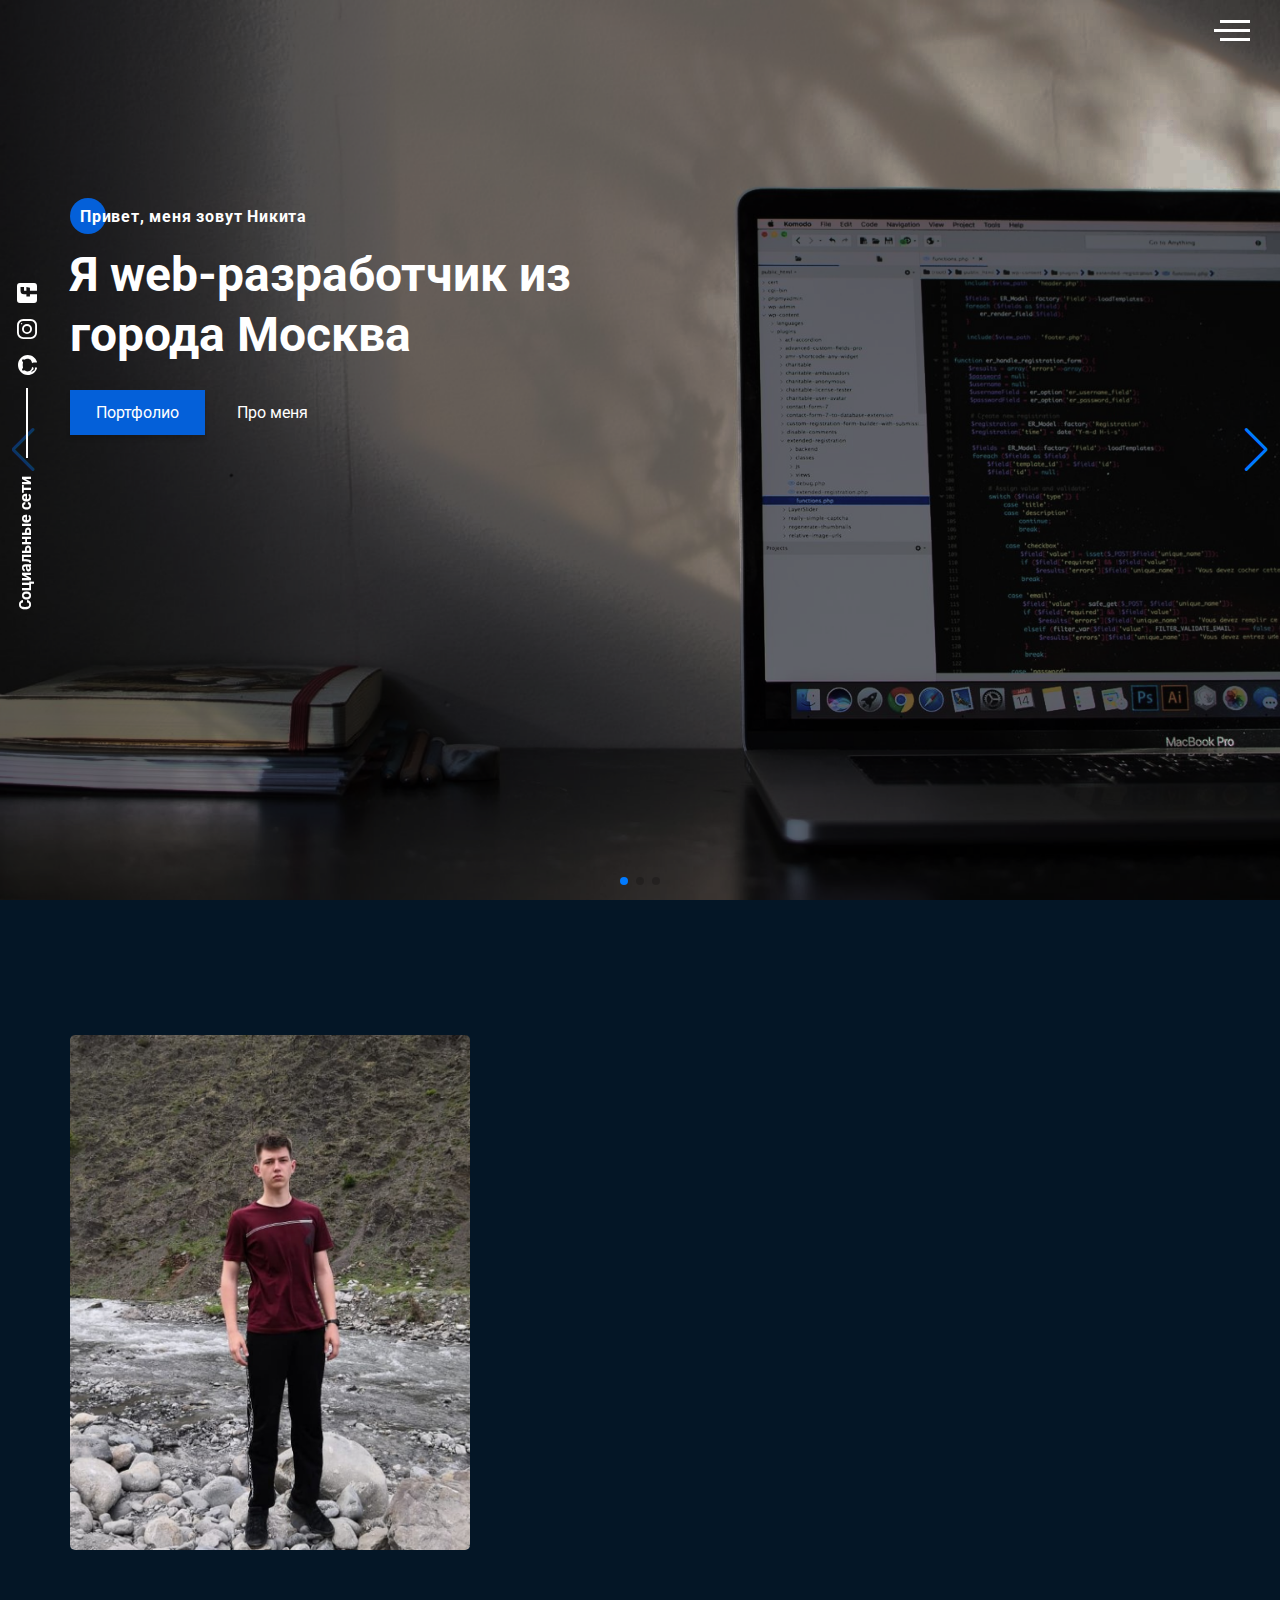
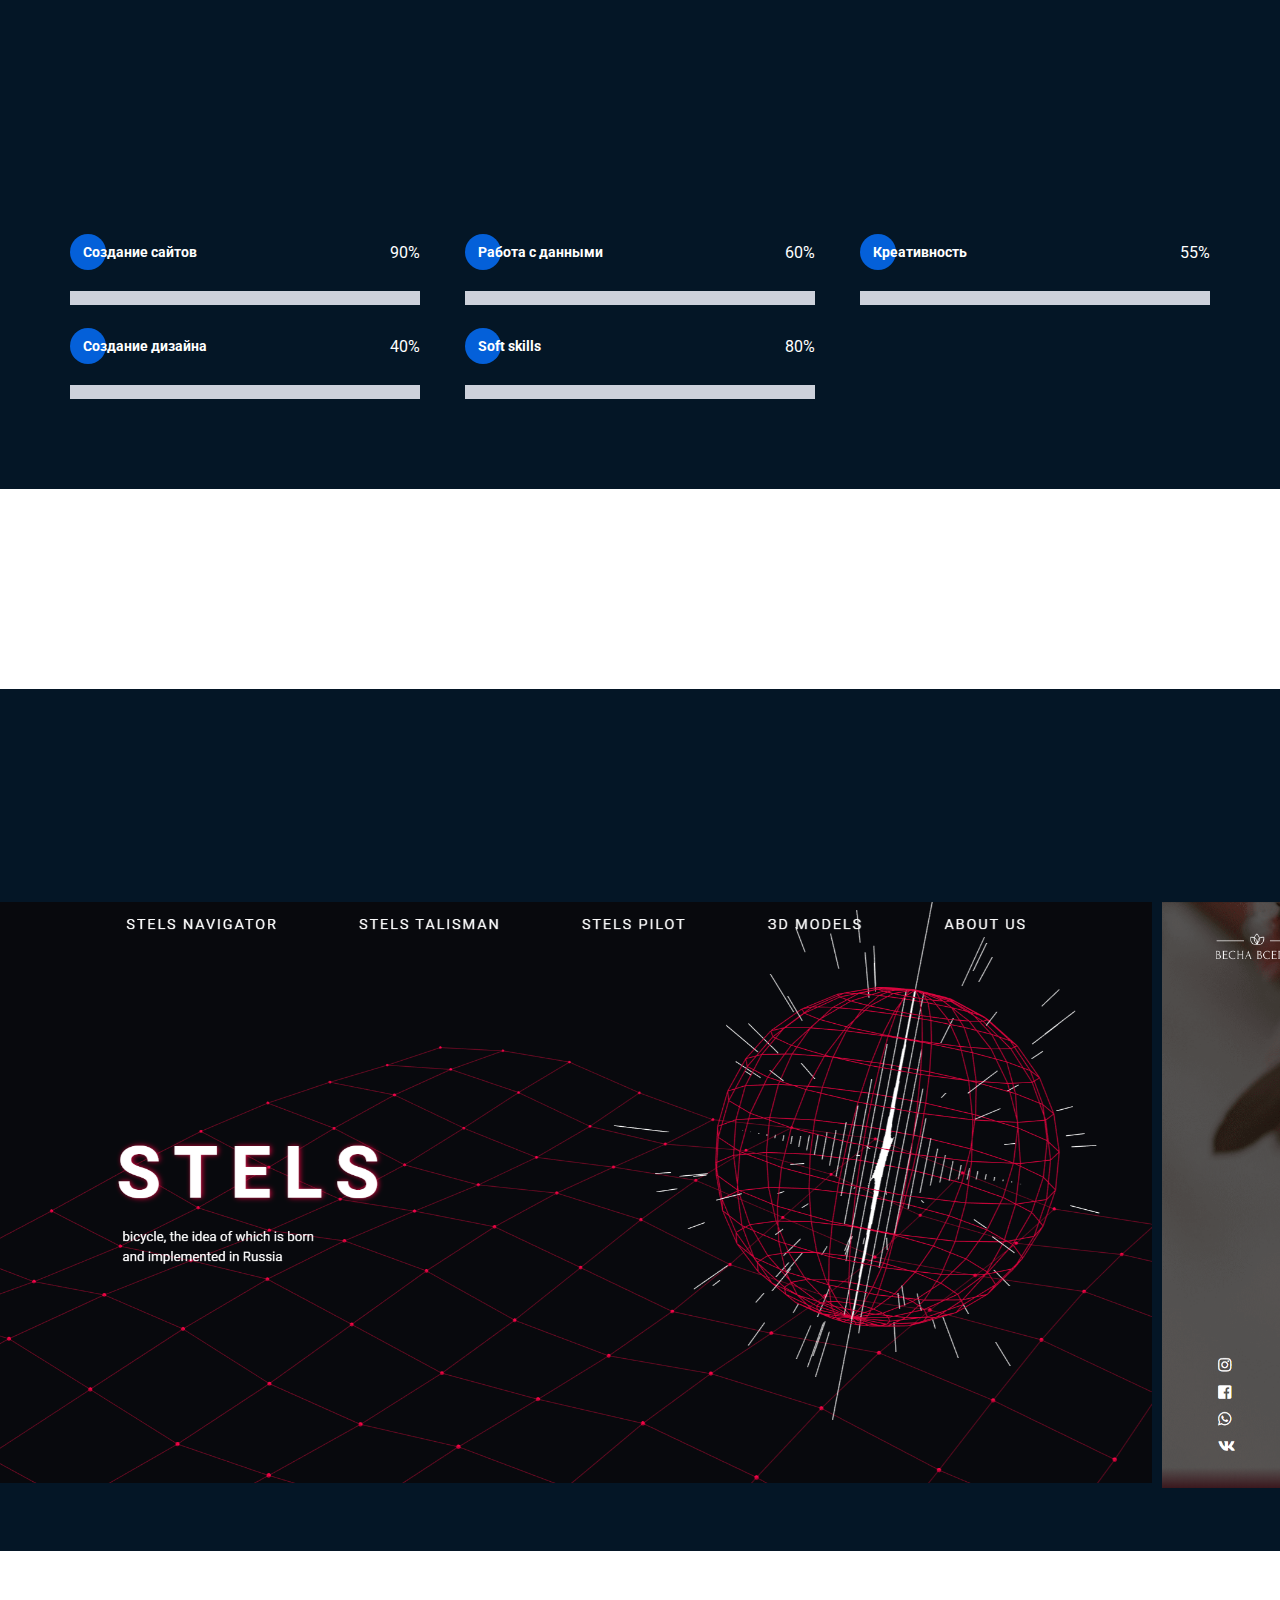
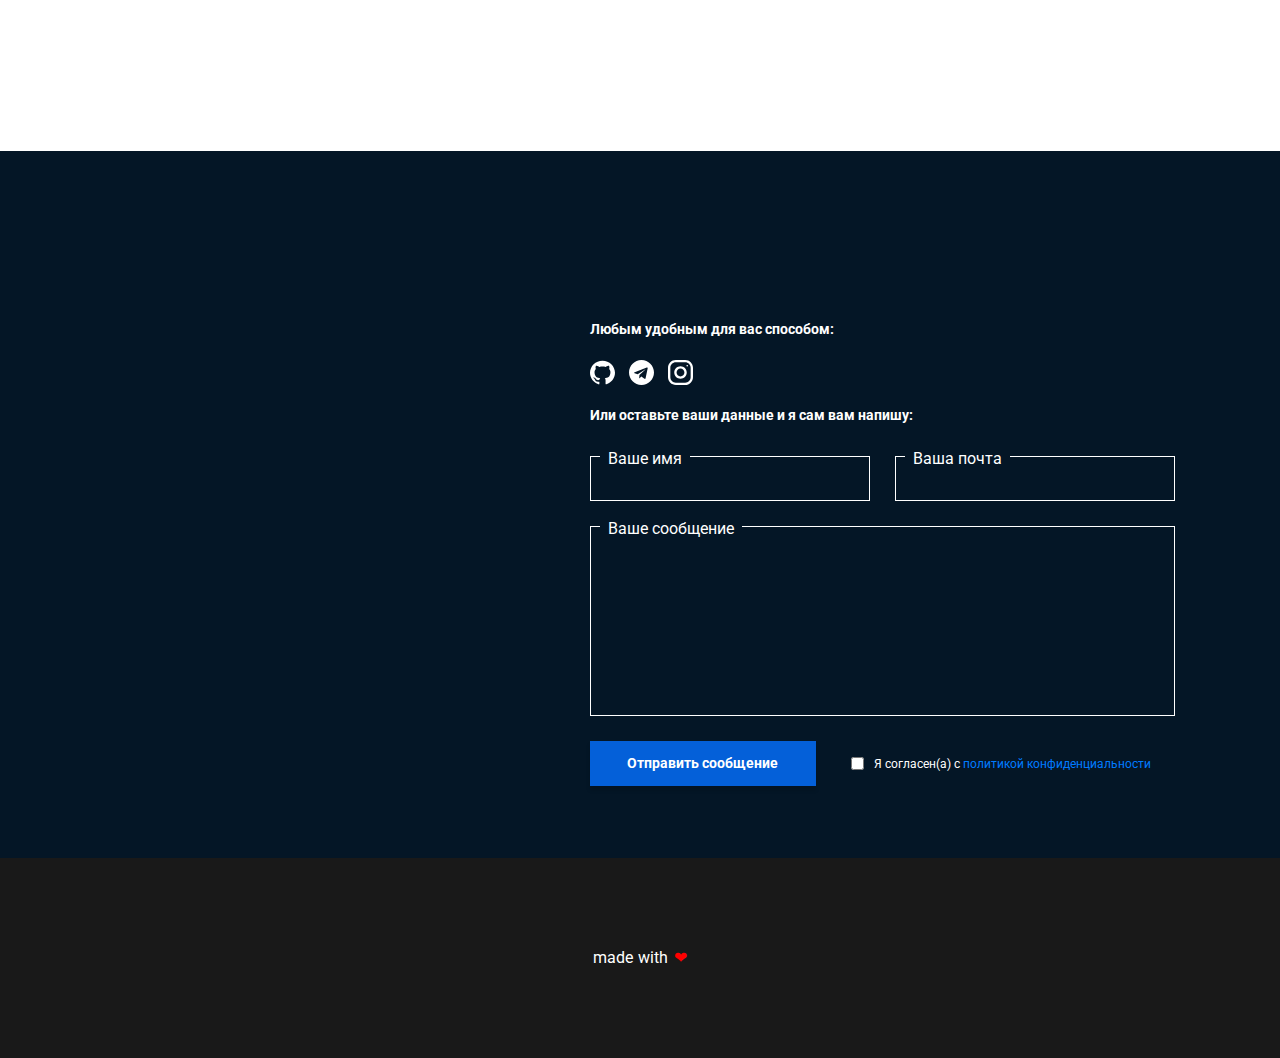
==== index.html @ f2f14628 "first commit" ====
<!DOCTYPE html><html lang="ru"><head><meta charset="UTF-8"><meta name="viewport" content="width=device-width,initial-scale=1"><meta http-equiv="X-UA-Compatible" content="ie=edge"><title>Portfolio</title><meta name="title" content="Мое портфолио"><meta name="description" content="Здесь вы сможете ознакомиться с моими работами и узнать больше обо мне"><!-- Open Graph / Facebook --><meta property="og:type" content="website"><meta property="og:url" content="https://metatags.io/"><meta property="og:title" content="Мое портфолио"><meta property="og:description" content="Здесь вы сможете ознакомиться с моими работами и узнать больше обо мне"><meta property="og:image" content="https://metatags.io/assets/meta-tags-16a33a6a8531e519cc0936fbba0ad904e52d35f34a46c97a2c9f6f7dd7d336f2.png"><!-- Twitter --><meta property="twitter:card" content="summary_large_image"><meta property="twitter:url" content="https://metatags.io/"><meta property="twitter:title" content="Мое портфолио"><meta property="twitter:description" content="Здесь вы сможете ознакомиться с моими работами и узнать больше обо мне"><meta property="twitter:image" content="https://metatags.io/assets/meta-tags-16a33a6a8531e519cc0936fbba0ad904e52d35f34a46c97a2c9f6f7dd7d336f2.png"><!-- Favicon  --><link rel="apple-touch-icon" sizes="57x57" href="icons/favicon//apple-icon-57x57.png"><link rel="apple-touch-icon" sizes="60x60" href="icons/favicon//apple-icon-60x60.png"><link rel="apple-touch-icon" sizes="72x72" href="icons/favicon//apple-icon-72x72.png"><link rel="apple-touch-icon" sizes="76x76" href="icons/favicon//apple-icon-76x76.png"><link rel="apple-touch-icon" sizes="114x114" href="icons/favicon//apple-icon-114x114.png"><link rel="apple-touch-icon" sizes="120x120" href="icons/favicon//apple-icon-120x120.png"><link rel="apple-touch-icon" sizes="144x144" href="icons/favicon//apple-icon-144x144.png"><link rel="apple-touch-icon" sizes="152x152" href="icons/favicon//apple-icon-152x152.png"><link rel="apple-touch-icon" sizes="180x180" href="icons/favicon//apple-icon-180x180.png"><link rel="icon" type="image/png" sizes="192x192" href="icons/favicon//android-icon-192x192.png"><link rel="icon" type="image/png" sizes="32x32" href="icons/favicon//favicon-32x32.png"><link rel="icon" type="image/png" sizes="96x96" href="icons/favicon//favicon-96x96.png"><link rel="icon" type="image/png" sizes="16x16" href="icons/favicon//favicon-16x16.png"><link rel="manifest" href="icons/favicon//manifest.json"><meta name="msapplication-TileColor" content="#ffffff"><meta name="msapplication-TileImage" content="icons/favicon//ms-icon-144x144.png"><meta name="theme-color" content="#ffffff"><link href="https://fonts.googleapis.com/css2?family=Roboto:wght@400;500;700&display=swap" rel="stylesheet"><link rel="stylesheet" href="https://unpkg.com/swiper/swiper-bundle.min.css"><link rel="stylesheet" href="css/style.min.css"></head><body><aside class="sidepanel"><a href="#" class="sidepanel_link noworked" target="_blank"><img src="img/icons/Facebook.svg" alt="facebook"> </a><a href="#" class="sidepanel_link noworked" target="_blank"><img src="img/icons/Instagram.svg" alt="instagram"> </a><a href="https://t.me/h3ikkinen" class="sidepanel_link" target="_blank"><img src="img/icons/Github.svg" alt="github"></a><div class="sidepanel__divider"></div><div class="sidepanel__txt"><span>Социальные сети</span></div></aside><div class="menu"><div class="menu__block"><div class="menu_close"><svg width="29" height="30" viewBox="0 0 29 30" fill="none" xmlns="http://www.w3.org/2000/svg"><path d="M17.1568 14.5231L28.4489 3.23075C29.1837 2.49623 29.1837 1.30861 28.4489 0.574085C27.7144 -0.160437
                    26.5267 -0.160437 25.7922 0.574085L14.4998 11.8665L3.20781 0.574085C2.47295 -0.160437 1.28567 -0.160437 
                    0.551149 0.574085C-0.183716 1.30861 -0.183716 2.49623 0.551149 3.23075L11.8432 14.5231L0.551149 
                    25.8155C-0.183716 26.55 -0.183716 27.7376 0.551149 28.4721C0.917206 28.8385 1.39852 29.0226 1.87948 
                    29.0226C2.36045 29.0226 2.84141 28.8385 3.20781 28.4721L14.4998 17.1798L25.7922 28.4721C26.1586 28.8385 
                    26.6396 29.0226 27.1205 29.0226C27.6015 29.0226 28.0825 28.8385 28.4489 28.4721C29.1837 27.7376 29.1837 
                    26.55 28.4489 25.8155L17.1568 14.5231Z" fill="black"/></svg></div><nav><ul class="menu__list"><li class="menu__link"><a href="#about">ПРО МЕНЯ</a></li><li class="menu__link"><a href="#resume">МОЙ ОПЫТ</a></li><li class="menu__link"><a href="#skills">МОИ НАВЫКИ</a></li><li class="menu__link"><a href="#portfolio">МОИ РАБОТЫ</a></li><li class="menu__link"><a href="#contacts">КОНТАКТЫ</a></li></ul></nav><div class="menu_social"><a class="menu_social__link" href="https://github.com/h3ikkinen"><svg width="20" height="19" viewBox="0 0 20 19" fill="none" xmlns="http://www.w3.org/2000/svg"><path d="M10 0C4.475 0 0 4.36167 0 9.74107C0 14.0457 2.865 17.6962 6.8375 18.9832C7.3375 19.0749 7.52083 18.7734 7.52083 18.5148C7.52083 18.2835 7.5125 17.6706 7.50833 16.8585C4.72667 17.4459 4.14 15.5517 4.14 15.5517C3.685 14.4274 3.0275 14.1267 3.0275 14.1267C2.12167 13.5228 3.0975 13.5352 3.0975 13.5352C4.10167 13.603 4.62917 14.5389 4.62917 14.5389C5.52083 16.0283 6.97 15.5979 7.54167 15.3493C7.63167 14.719 7.88917 14.2903 8.175 14.0466C5.95417 13.8029 3.62 12.9652 3.62 9.23304C3.62 8.16988 4.0075 7.30085 4.64917 6.61934C4.53667 6.37317 4.19917 5.3827 4.73667 4.04116C4.73667 4.04116 5.57417 3.78012 7.48667 5.03988C8.28667 4.82345 9.13667 4.71606 9.98667 4.7111C10.8367 4.71606 11.6867 4.82345 12.4867 5.03988C14.3867 3.78012 15.2242 4.04116 15.2242 4.04116C15.7617 5.3827 15.4242 6.37317 15.3242 6.61934C15.9617 7.30085 16.3492 8.16988 16.3492 9.23304C16.3492 12.9752 14.0117 13.7987 11.7867 14.0383C12.1367 14.3307 12.4617 14.928 12.4617 15.8408C12.4617 17.1444 12.4492 18.1918 12.4492 18.5082C12.4492 18.7635 12.6242 19.0683 13.1367 18.9708C17.1375 17.692 20 14.0391 20 9.74107C20 4.36167 15.5225 0 10 0Z" fill="#ffffff"/></svg> </a><a class="menu_social__link" href="https://t.me/h3ikkinen"><svg width="20" height="20" viewBox="0 0 20 20" fill="none" xmlns="http://www.w3.org/2000/svg"><path d="M13.7495 0L6.24951 0C2.79826 0 -0.000488281 2.79875 -0.000488281 6.25L-0.000488281 13.75C-0.000488281 17.2013 2.79826 20 6.24951 20L13.7495 20C17.2008 20 19.9995 17.2013 19.9995 13.75L19.9995 6.25C19.9995 2.79875 17.2008 0 13.7495 0ZM18.1245 13.75C18.1245 16.1625 16.162 18.125 13.7495 18.125L6.24951 18.125C3.83701 18.125 1.87451 16.1625 1.87451 13.75L1.87451 6.25C1.87451 3.8375 3.83701 1.875 6.24951 1.875L13.7495 1.875C16.162 1.875 18.1245 3.8375 18.1245 6.25L18.1245 13.75Z" fill="#ffffff"/><path d="M9.99951 5C7.23826 5 4.99951 7.23875 4.99951 10C4.99951 12.7613 7.23826 15 9.99951 15C12.7608 15 14.9995 12.7613 14.9995 10C14.9995 7.23875 12.7608 5 9.99951 5ZM9.99951 13.125C8.27701 13.125 6.87451 11.7225 6.87451 10C6.87451 8.27625 8.27701 6.875 9.99951 6.875C11.722 6.875 13.1245 8.27625 13.1245 10C13.1245 11.7225 11.722 13.125 9.99951 13.125Z" fill="#ffffff"/><path d="M15.3745 5.29123C15.7425 5.29123 16.0408 4.99295 16.0408 4.62499C16.0408 4.25703 15.7425 3.95874 15.3745 3.95874C15.0065 3.95874 14.7083 4.25703 14.7083 4.62499C14.7083 4.99295 15.0065 5.29123 15.3745 5.29123Z" fill="#ffffff"/></svg> </a><a class="menu_social__link" href="#" class="noworked"><svg width="20" height="20" viewBox="0 0 20 20" fill="white" xmlns="http://www.w3.org/2000/svg"><path d="M17.0698 0L2.9292 0C1.3139 0 -0.000488281 1.31439 -0.000488281 2.92969L-0.000488281 17.0703C-0.000488281 18.6856 1.3139 20 2.9292 20L8.82764 20L8.82764 12.9297L6.48389 12.9297L6.48389 9.41406L8.82764 9.41406L8.82764 7.03125C8.82764 5.09262 10.4046 3.51563 12.3433 3.51563L15.8979 3.51563L15.8979 7.03125L12.3433 7.03125L12.3433 9.41406L15.8979 9.41406L15.312 12.9297L12.3433 12.9297L12.3433 20L17.0698 20C18.6851 20 19.9995 18.6856 19.9995 17.0703L19.9995 2.92969C19.9995 1.31439 18.6851 0 17.0698 0Z" fill="#ffffff"/></svg></a></div></div><div class="menu__overlay"></div></div><section class="promo"><div class="hamburger"><span></span> <span class="long"></span> <span></span></div><div class="container"><div class="title title_fz16 promo__subtitle down _anim-items">Привет, меня зовут Никита</div><h1 class="title title_fz48 promo__title down _anim-items">Я web-разработчик из города Москва</h1><div class="promo__btns"><a href="#portfolio" class="promo__link btn _anim-items left">Портфолио</a> <a href="#about" class="promo__link _anim-items right">Про меня</a></div></div></section><section class="about" id="about"><div class="container"><div class="about__wrapper"><div class="about__photo"><div class="about__photo-inner _anim-items"><div class="about__photo-front"><img src="img/main_photo.jpg" alt="photo"></div><div class="about__photo-back"></div></div></div><div class="about__descr"><h2 class="title title_fz16 about__title left _anim-items">Про меня</h2><div class="about__subtitle title title_fz36 left _anim-items">Меня зовут Никита</div><div class="divider right _anim-items"></div><p class="about__text down _anim-items p1">Добрый день, меня зовут Никита и мне 19 лет. Я - студент второго курса и проживаю в Москве.</p><p class="about__text down _anim-items p2">С детства любил технологии и все то,что с ними связано ,поэтому и решил стать разработчиком. Почему именно веб-разработчик? Для меня важно видеть то, что ты делаешь, креативить и создавать что-то самому , frontend идеально для этого подошел!</p><p class="about__text down _anim-items p3">Умею общаться простым и понятным для заказчика языком, не гружу терминами и углубляюсь в его проблемы,которые должен решить. Делаю все ,чтобы клиент оказался доволен!</p></div><div class="about__skills"><div class="about__skills-item left _anim-items"><div class="about__skills-circle"><svg width="25" height="24" viewBox="0 0 25 24" fill="none" xmlns="http://www.w3.org/2000/svg"><path d="M0 0V20.5205H8.02402V21.9877H6.55742V23.4526H18.4425V21.9877H16.9759V20.5205H25V0H0ZM15.511 21.9877H9.48897V20.5205H15.511V21.9877H15.511ZM23.5351 19.0556H1.46489V16.1222H23.5351V19.0556H23.5351ZM23.5351 14.6573H1.46489V1.46494H23.5351V14.6573H23.5351Z" fill="black"/></svg></div><div><div class="title title_fz14">Web-разработка</div><div class="about__skills-txt">Верстка сайта, семантическая, адаптивная, кроссбраузерная. Сделаю ваш сайт живым и приятным в использовании!</div></div></div><div class="about__skills-item right _anim-items"><div class="about__skills-circle"><svg width="25" height="21" viewBox="0 0 25 21" fill="none" xmlns="http://www.w3.org/2000/svg"><path d="M23.3871 0H1.6129C1.18531 0.000560118 0.775384 0.17067 0.473027 0.473027C0.17067 0.775384 
                                0.000560118 1.18531 0 1.6129V15.3226C0.000560118 15.7502 0.17067 16.1601 0.473027 16.4625C0.775384 
                                16.7648 1.18531 16.9349 1.6129 16.9355H9.92439L9.38659 18.5484H8.06452C7.95757 18.5484 7.85501 
                                18.5909 7.77939 18.6665C7.70377 18.7421 7.66129 18.8447 7.66129 18.9516V19.7581H4.03226C3.92532 
                                19.7581 3.82275 19.8005 3.74713 19.8762C3.67151 19.9518 3.62903 20.0543 3.62903 20.1613C3.62903 
                                20.2682 3.67151 20.3708 3.74713 20.4464C3.82275 20.522 3.92532 20.5645 4.03226 20.5645H21.7742C21.8811 
                                20.5645 21.9837 20.522 22.0593 20.4464C22.1349 20.3708 22.1774 20.2682 22.1774 20.1613C22.1774 20.0543 
                                22.1349 19.9518 22.0593 19.8762C21.9837 19.8005 21.8811 19.7581 21.7742 19.7581H17.3387V18.9516C17.3387 
                                18.8447 17.2962 18.7421 17.2206 18.6665C17.145 18.5909 17.0424 18.5484 16.9355 18.5484H15.6134L15.0756 
                                16.9355H23.3871C23.8147 16.9349 24.2246 16.7648 24.527 16.4625C24.8293 16.1601 24.9994 15.7502 25 15.3226V1.6129C24.9994 
                                1.18531 24.8293 0.775384 24.527 0.473027C24.2246 0.17067 23.8147 0.000560118 23.3871 0ZM16.5323 19.3548V19.7581H8.46774V19.3548H16.5323ZM10.2369 
                                18.5484L10.7747 16.9355H14.2253L14.7631 18.5484H10.2369ZM24.1935 15.3226C24.1933 15.5364 24.1082 15.7413 23.957 15.8925C23.8059 16.0437 23.6009 
                                16.1288 23.3871 16.129H1.6129C1.3991 16.1288 
                                1.19414 16.0437 1.04297 15.8925C0.891787 15.7413 
                                0.806732 15.5364 0.806452 15.3226V14.5161H24.1935V15.3226ZM6.8377 
                                10.0806L6.68649 13.7097H6.21673L6.06552 10.0806H6.8377ZM6.12097 
                                9.27419L6.39012 7.66129H6.5131L6.78226 9.27419H6.12097ZM6.45161 
                                6.85484C6.01462 6.85484 5.64516 6.30091 5.64516 5.64516C5.64516 5.23135 6.06754 
                                4.63004 6.4506 4.20615C6.79587 4.58921 7.25806 5.20161 7.25806 5.64516C7.25806 6.30091 
                                6.88861 6.85484 6.45161 6.85484ZM10.8397 6.04839L10.8871 6.14365V6.45161H9.27419V6.14365L9.32157 
                                6.04839H10.8397ZM9.7248 5.24194L10.0806 4.53075L10.4365 5.24194H9.7248ZM10.8871 7.25806V13.6593C10.8873 
                                13.6761 10.8884 13.693 10.8906 13.7097H9.27067C9.27286 13.693 9.27404 13.6761 9.27419 13.6593V7.25806H10.8871ZM14.5161 
                                5.64516H15.7258V6.45161H15.3226C15.2156 6.45161 15.1131 6.4941 15.0375 6.56971C14.9618 6.64533 14.9194 6.7479 14.9194 
                                6.85484C14.9194 6.96178 14.9618 7.06434 15.0375 7.13996C15.1131 7.21558 15.2156 7.25806 15.3226 7.25806H15.7258V8.06452H14.5161C14.4092 
                                8.06452 14.3066 8.107 14.231 8.18262C14.1554 8.25824 14.1129 8.3608 14.1129 8.46774C14.1129 8.57468 14.1554 8.67725 14.231 8.75287C14.3066 
                                8.82849 14.4092 8.87097 14.5161 8.87097H15.7258V9.67742H15.3226C15.2156 9.67742 15.1131 9.7199 15.0375 9.79552C14.9618 9.87114 14.9194 
                                9.9737 14.9194 10.0806C14.9194 10.1876 14.9618 10.2901 15.0375 10.3658C15.1131 10.4414 15.2156 10.4839 
                                15.3226 10.4839H15.7258V11.2903H14.5161C14.4092 11.2903 14.3066 11.3328 14.231 11.4084C14.1554 11.484 14.1129 11.5866 14.1129 
                                11.6935C14.1129 11.8005 14.1554 11.9031 14.231 11.9787C14.3066 12.0543 14.4092 12.0968 14.5161 
                                12.0968H15.7258V13.7097H12.9032V4.03226H15.7258V4.83871H14.5161C14.4092 4.83871 14.3066 4.88119 14.231 
                                4.95681C14.1554 5.03243 14.1129 5.13499 14.1129 5.24194C14.1129 5.34888 14.1554 5.45144 14.231 5.52706C14.3066 
                                5.60268 14.4092 5.64516 14.5161 5.64516ZM19.3548 10.4839V13.6593C19.355 13.6761 19.3562 13.693 19.3584 13.7097H17.7384C17.7406 13.693 17.7418 13.6761 17.7419 13.6593V10.4839H19.3548ZM17.7419 9.67742V9.36946L18.5484 7.75655L19.3548 9.36946V9.67742H17.7419ZM24.1935 13.7097H20.1578C20.16 13.693 20.1611 13.6761 20.1613 13.6593V9.27419C20.1612 9.21159 20.1467 9.14985 20.119 9.09375L18.9093 6.6744C18.8757 6.60743 18.8242 6.55113 18.7604 6.51178C18.6967 6.47243 18.6233 6.4516 18.5484 6.4516C18.4735 6.4516 18.4001 6.47243 18.3363 6.51178C18.2726 6.55113 18.2211 6.60743 18.1875 6.6744L16.9778 9.09375C16.95 9.14985 16.9355 9.21159 16.9355 9.27419V13.6593C16.9356 13.6761 16.9368 13.693 16.939 13.7097H16.5323V3.62903C16.5323 3.52209 16.4898 3.41953 16.4142 3.34391C16.3385 3.26829 16.236 3.22581 16.129 3.22581H12.5C12.3931 3.22581 12.2905 3.26829 12.2149 3.34391C12.1393 3.41953 12.0968 3.52209 12.0968 3.62903V13.7097H11.69C11.6922 13.693 11.6934 13.6761 11.6935 13.6593V6.04839C11.6935 5.98579 11.679 5.92404 11.6512 5.86794L10.4415 3.44859C10.408 3.38163 10.3564 3.32532 10.2927 3.28598C10.229 3.24663 10.1555 3.22579 10.0806 3.22579C10.0057 3.22579 9.93232 3.24663 9.86858 3.28598C9.80485 3.32532 9.75332 3.38163 9.71976 3.44859L8.51008 5.86794C8.48229 5.92404 8.4678 5.98579 8.46774 6.04839V13.6593C8.4679 13.6761 8.46908 13.693 8.47127 13.7097H7.49345L7.66079 9.69405C7.66129 9.68498 7.66079 9.67591 7.66079 9.66633V9.65423C7.65985 9.64004 7.65817 9.62591 7.65575 9.61189V9.61089L7.28276 7.37248C7.75101 7.01915 8.06452 6.37702 8.06452 5.64516C8.06452 4.60887 6.86341 3.46119 6.72631 3.33367C6.6516 3.26442 6.55348 3.22594 6.45161 3.22594C6.34974 3.22594 6.25163 3.26442 6.17692 3.33367C6.03982 3.46119 4.83871 4.60887 4.83871 5.64516C4.83871 6.37702 5.15222 7.01915 5.62046 7.37248L5.24748 9.61089V9.61189C5.24506 9.62591 5.24337 9.64004 5.24244 9.65423V9.66633C5.24244 9.67591 5.24194 9.68498 5.24244 9.69405L5.40978 13.7097H0.806452V1.6129C0.806732 1.3991 0.891787 1.19414 1.04297 1.04297C1.19414 0.891787 1.3991 0.806732 1.6129 0.806452H23.3871C23.6009 0.806732 23.8059 0.891787 23.957 1.04297C24.1082 1.19414 24.1933 1.3991 24.1935 1.6129V13.7097Z" fill="black"/></svg></div><div><div class="title title_fz14">UI/UX Design</div><div class="about__skills-txt">Создам современный, красивый и удобный web-интерфейс.</div></div></div></div></div></div></section><section class="parallax"></section><section class="resume" id="resume"><div class="container"><h2 class="title title_fz16 resume__title down _anim-items">Опыт</h2><div class="title title_fz36 resume__subtitle down _anim-items">Чем я буду полезен</div><div class="divider left _anim-items"></div><div class="resume__wrapper"><div class="resume__column"><h3 class="title title_fz20 resume__column-title left _anim-items">Образование</h3><ul><li class="down _anim-items"><div class="resume__item left _anim-items"><div class="resume__item-head"><div class="resume__item-icon"><svg width="21" height="25" viewBox="0 0 21 25" fill="none" xmlns="http://www.w3.org/2000/svg"><path d="M17.7169 16.333L16.2497 15.9022L13.0575 13.8172V13.3394C13.9817 12.6423 14.6164 11.5767 14.7343 10.3553C15.1978 10.2807 15.553 9.87789 15.553 9.39371V8.07999C15.553 8.07491 15.5524 8.06993 15.5522 8.06486V6.4007C15.7369 6.26847 15.854 6.05309 15.854 5.81149V4.28854L18.057 3.91329C18.4191 3.85162 18.6794 3.56407 18.705 3.19772C18.7305 2.83136 18.5126 2.51046 18.1626 2.39918L10.736 0.0369751C10.5811 -0.0123413 10.4174 -0.0122925 10.2625 0.0369263L2.83579 2.39918C2.48583 2.51046 2.26787 2.83136 2.2934 3.19767C2.30961 3.43043 2.42084 3.63112 2.59252 3.76256V5.75411H2.57436C2.15615 5.75411 1.81591 6.09435 1.81591 6.51256V7.50113L1.32631 10.3748C1.24169 10.8718 1.62451 11.3267 2.12988 11.3267H3.78754C4.29179 11.3267 4.67592 10.8729 4.59111 10.3747L4.10151 7.50113V6.51256C4.10151 6.09435 3.76127 5.75411 3.34306 5.75411H3.32495V3.97858L5.14594 4.28873V5.81149C5.14594 6.05206 5.26259 6.2671 5.44638 6.39952L5.44707 8.08014V9.39371C5.44707 9.87794 5.80219 10.2807 6.26572 10.3553C6.38364 11.576 7.01762 12.6411 7.94096 13.3383V13.8183L4.74946 15.9029L3.28339 16.3332C1.71459 16.7937 0.606879 18.2339 0.606879 19.9082V20.9996C0.606879 21.2018 0.770795 21.3658 0.97309 21.3658C1.17538 21.3658 1.3393 21.2019 1.3393 20.9996V19.9082C1.3393 18.5886 2.22353 17.4075 3.48969 17.0359L4.85571 16.635L10.313 19.8778C10.4238 19.9436 10.5704 19.9471 10.6872 19.8778L16.1448 16.6348L17.5107 17.0358C18.7767 17.4074 19.6609 18.5885 19.6609 19.9079V23.4449C19.6609 23.8986 19.2918 24.2677 18.8381 24.2677H17.224V22.6892C17.224 22.4869 17.0601 22.323 16.8578 22.323C16.6556 22.323 16.4916 22.4869 16.4916 22.6892V24.2677H4.50683V22.6892C4.50683 22.4869 4.34291 22.323 4.14062 22.323C3.93832 22.323 3.77441 22.4869 3.77441 22.6892V24.2677H2.16196C1.70829 24.2677 1.3392 23.8986 1.3392 23.4449V22.7114C1.3392 22.5092 1.17529 22.3452 0.972992 22.3452C0.770697 22.3452 0.606781 22.5091 0.606781 22.7114V23.4449C0.606781 24.3024 1.30439 25 2.16191 25H18.838C19.6956 25 20.3932 24.3024 20.3932 23.4449V19.9079C20.3932 18.2731 19.3232 16.8046 17.7169 16.333ZM3.78749 10.5943H2.12988C2.07866 10.5943 2.03959 10.5485 2.04828 10.4977L2.49116 7.8983H3.42621L3.86909 10.4977C3.87773 10.5484 3.83896 10.5943 3.78749 10.5943ZM3.36909 6.51256V7.16593H2.54824V6.51256C2.54824 6.49816 2.55991 6.48649 2.57431 6.48649H3.34296C3.35742 6.48644 3.36909 6.49816 3.36909 6.51256ZM9.19028 18.2213L9.33603 18.4453L5.59731 16.2237L7.97041 14.6737C8.07802 15.9364 8.49423 17.1515 9.19028 18.2213ZM9.18774 16.6404C10.0497 16.7629 10.9498 16.763 11.8123 16.6404C11.6456 17.0505 11.4402 17.4462 11.1958 17.8219L10.5 18.8914L9.80415 17.8219C9.55976 17.4462 9.35439 17.0505 9.18774 16.6404ZM11.8097 18.2213C12.5058 17.1515 12.922 15.9364 13.0295 14.6737L15.4026 16.2237L11.664 18.4453L11.8097 18.2213ZM13.9519 6.53707H14.8198V7.71373H14.389C14.1479 7.71373 13.9518 7.51764 13.9518 7.27657V6.53707H13.9519ZM3.05776 3.09713L10.4846 0.734827C10.4941 0.731799 10.5043 0.73175 10.514 0.734876L17.9408 3.09713C17.9561 3.10201 17.9771 3.10865 17.9745 3.14679C17.9718 3.18488 17.95 3.18854 17.9341 3.19127L15.4787 3.60948L14.5568 3.49547C14.3562 3.47062 14.1733 3.61329 14.1484 3.81398C14.1236 4.01471 14.2663 4.19752 14.4669 4.22233L15.1217 4.30333V5.8047L5.87832 5.80436V4.30328L9.66772 3.83439C10.2197 3.76617 10.7792 3.76617 11.3308 3.83439L12.765 4.01178C12.9657 4.03663 13.1486 3.89401 13.1734 3.69332C13.1983 3.49259 13.0557 3.30978 12.855 3.28492L11.4207 3.10753C10.8096 3.0319 10.1894 3.0319 9.57783 3.10753L5.5205 3.60958L3.0643 3.19127C3.04838 3.18854 3.02665 3.18488 3.02397 3.14679C3.02133 3.10865 3.04238 3.10197 3.05776 3.09713ZM6.17924 7.71373L6.17875 6.53707H7.04814V7.27662C7.04814 7.51764 6.85205 7.71378 6.61093 7.71378H6.17924V7.71373ZM6.98525 10.1671C6.9664 9.86886 6.71855 9.63527 6.42104 9.63527C6.28779 9.63527 6.17939 9.52687 6.17939 9.39366V8.44615H6.61093C7.25581 8.44615 7.78051 7.9215 7.78051 7.27662V6.53707H13.2194V7.27662C13.2194 7.9215 13.7441 8.44615 14.389 8.44615H14.8206V9.39366C14.8206 9.52687 14.7122 9.63527 14.5789 9.63527C14.2814 9.63527 14.0335 9.86886 14.0147 10.1671C13.898 12.0162 12.3542 13.4647 10.4999 13.4647C8.6457 13.4647 7.1019 12.0162 6.98525 10.1671ZM10.5 14.197C11.1513 14.197 11.7704 14.0481 12.3251 13.7833V14.0154C12.3251 14.6415 12.2406 15.2591 12.078 15.8548C11.0828 16.0446 9.95761 16.0523 8.92202 15.8548C8.75937 15.2592 8.6749 14.6416 8.6749 14.0154C8.6749 14.0076 8.67382 14.0001 8.67334 13.9924C8.67324 13.9909 8.67338 13.9894 8.67329 13.9879V13.7826C9.22841 14.0478 9.84804 14.197 10.5 14.197Z" fill="black"/></svg></div><h4 class="title title_fz14">Московский Политехнический Университет</h4><div class="resume__item-location">Диплом специалиста | Москва (2019-2024)</div></div><div class="resume__item-body">Студент второго курса специальности "Перспективные транспортные средства". Люблю и разбираюсь в автомобилях!</div></div></li><li class="down _anim-items"><div class="resume__item left _anim-items"><div class="resume__item-head"><div class="resume__item-icon"><svg width="25" height="24" viewBox="0 0 25 24" fill="none" xmlns="http://www.w3.org/2000/svg"><path d="M2.92969 14.954L1.06509 14.5426C0.518604 15.6452 0 16.8837 0 18.3105C0 19.7101 0.497607 20.9336 1.06509 22.0785L7.37305 20.687V23.4312L9.57031 22.3325L11.7676 23.4312V20.6884L18.0263 22.0792C18.5686 20.9853 19.0918 19.7435 19.0918 18.3105C19.0918 18.0636 19.0735 17.8177 19.0428 17.5781H25V0H2.92969V14.954ZM1.90088 20.394C1.71035 19.8902 1.46484 19.0898 1.46484 18.3105C1.46484 17.5312 1.7104 16.7307 1.90088 16.227L7.37305 17.4342V19.1869L1.90088 20.394ZM10.3027 21.061L9.57031 20.6948L8.83789 21.061V17.5781H10.3027V21.061ZM17.1913 20.3931L11.7676 19.1878V17.4332L17.1913 16.2279C17.3817 16.7318 17.627 17.5317 17.627 18.3105C17.627 19.0895 17.3817 19.8895 17.1913 20.3931ZM23.5352 1.46484V16.1133H18.7038C18.4637 15.3788 18.2701 15.0319 18.0263 14.5418L10.9548 16.1133H8.18535L4.39453 15.277V1.46484H23.5352Z" fill="black"/><path d="M8.83789 2.92969H19.0918V4.39453H8.83789V2.92969Z" fill="black"/><path d="M5.85938 8.78906H22.0703V10.2539H5.85938V8.78906Z" fill="black"/><path d="M8.83789 11.7188H19.0918V13.1836H8.83789V11.7188Z" fill="black"/><path d="M10.3027 5.85938H11.7676V7.32422H10.3027V5.85938Z" fill="black"/><path d="M13.2324 5.85938H14.6973V7.32422H13.2324V5.85938Z" fill="black"/><path d="M16.1621 5.85938H17.627V7.32422H16.1621V5.85938Z" fill="black"/></svg></div><h4 class="title title_fz14">Курсы</h4><div class="resume__item-location">Курсы по разработке</div></div><div class="resume__item-body">Курсы от Ивана Петреченко: "Web-разработчик 2020", "JavaScript+React с нуля до результата";<br>Интерактивные курсы HTML Academy;<br>Курс по верстке и видеоруки от канала "Фрилансер по жизни";<br>Курс ReactJS от Владилена Минина и его видеоруки на youtube;<br></div></div></li></ul></div><div class="resume__column"><h3 class="title title_fz20 resume__column-title right _anim-items">Опыт работы</h3><ul><li class="down _anim-items"><div class="resume__item right _anim-items"><div class="resume__item-head"><div class="resume__item-icon"><svg width="25" height="25" viewBox="0 0 25 25" fill="none" xmlns="http://www.w3.org/2000/svg"><path d="M22.5 3.75H11.25V4.58333H22.5V3.75Z" fill="black"/><path d="M18.3333 5.41663H11.25V6.24996H18.3333V5.41663Z" fill="black"/><path d="M18.3333 7.08337H11.25V7.91671H18.3333V7.08337Z" fill="black"/><path d="M22.5 2.08337H14.5833V2.91671H22.5V2.08337Z" fill="black"/><path d="M13.75 2.08337H12.9167V2.91671H13.75V2.08337Z" fill="black"/><path d="M12.9166 16.6666H12.0833V17.5H12.9166V16.6666Z" fill="black"/><path d="M6.96124 2.79461L6.37207 2.20544L5.53874 3.03878C5.37608 3.20149 5.37608 3.46524 5.53874 3.62794L6.37207 4.46128L6.96124 3.87211L6.42249 3.33336L6.96124 2.79461Z" fill="black"/><path d="M10.2946 3.03878L9.46124 2.20544L8.87207 2.79461L9.41082 3.33336L8.87207 3.87211L9.46124 4.46128L10.2946 3.62794C10.4572 3.46524 10.4572 3.20149 10.2946 3.03878Z" fill="black"/><path d="M7.93836 1.95105L7.10425 4.45101L7.89435 4.71463L8.72846 2.21467L7.93836 1.95105Z" fill="black"/><path d="M21.6667 12.9167V9.58333H20.8334V12.9167H20V8.75H19.1667V12.9167H18.3334V10.8333H17.5V12.9167H16.6667V10.4167H15.8334V12.9167H15V11.25H14.1667V12.9167H13.3334V13.75H22.5V12.9167H21.6667Z" fill="black"/><path d="M22.0835 0H2.91675C1.53659 0.00135417 0.418102 1.11984 0.416748 2.5V10.6775V10.6812V15.4167V16.6667C0.418102 18.0468 1.53659 19.1653 2.91675 19.1667H8.07591L6.40925 22.5H4.16675C3.47638 22.5 2.91675 23.0596 2.91675 23.75C2.91675 24.4404 3.47638 25 4.16675 25H20.8335C21.5238 25 22.0835 24.4404 22.0835 23.75C22.0835 23.0596 21.5238 22.5 20.8335 22.5H18.591L16.9243 19.1667H22.0835C23.4636 19.1653 24.5821 18.0468 24.5835 16.6667V2.5C24.5821 1.11984 23.4636 0.00135417 22.0835 0ZM1.25008 5.8625L2.19716 6.99C2.27633 7.08432 2.39321 7.13875 2.51633 7.13875H3.79175C3.91487 7.13875 4.03175 7.08432 4.11091 6.99L5.05841 5.8625L5.99341 6.16625L6.09675 7.63417C6.10529 7.75693 6.16768 7.86964 6.26716 7.94208L7.29925 8.69208C7.39909 8.76417 7.52555 8.7887 7.64508 8.75917L9.0755 8.40375L9.65383 9.19917L8.87425 10.4492C8.80966 10.554 8.79472 10.6819 8.83341 10.7987L9.228 12.0117C9.26597 12.1286 9.35362 12.2229 9.46758 12.2692L10.8335 12.8229V13.8062L9.46675 14.36C9.35253 14.406 9.26472 14.5006 9.22716 14.6179L9.10216 15H6.70175C7.6355 13.045 6.80758 10.7032 4.85258 9.76943C3.7043 9.22099 2.36128 9.26359 1.25008 9.88375V5.8625ZM1.25008 10.875C2.59779 9.82359 4.54268 10.0638 5.59404 11.4116C6.40581 12.4521 6.46847 13.8929 5.75008 15H1.25008V10.875ZM20.8335 23.3333C21.0636 23.3333 21.2501 23.5199 21.2501 23.75C21.2501 23.9801 21.0636 24.1667 20.8335 24.1667H4.16675C3.93664 24.1667 3.75008 23.9801 3.75008 23.75C3.75008 23.5199 3.93664 23.3333 4.16675 23.3333H20.8335ZM17.6593 22.5H7.34091L9.00758 19.1667H15.9926L17.6593 22.5ZM23.7501 16.6667C23.7501 17.5871 23.0039 18.3333 22.0835 18.3333H2.91675C1.99628 18.3333 1.25008 17.5871 1.25008 16.6667V15.8333H5.96758H5.97133H23.7501V16.6667ZM23.7501 15H10.1064L11.4068 14.4729C11.5639 14.4092 11.6667 14.2566 11.6668 14.0871V12.5417C11.6668 12.372 11.564 12.2192 11.4068 12.1554L9.95841 11.5696L9.68425 10.7258L10.5101 9.40083C10.5997 9.25688 10.5931 9.07302 10.4935 8.93583L9.58508 7.68583C9.48534 7.54849 9.31232 7.48536 9.14758 7.52625L7.63258 7.90125L6.91675 7.38125L6.80716 5.82708C6.79524 5.65766 6.68164 5.5124 6.52008 5.46L5.05133 4.9825C4.88972 4.93104 4.71305 4.98182 4.60341 5.11125L3.6005 6.305H2.71175L1.70841 5.11125C1.59873 4.98167 1.4218 4.93083 1.26008 4.9825L1.25008 4.98625V2.5C1.25008 1.57953 1.99628 0.833333 2.91675 0.833333H22.0835C23.0039 0.833333 23.7501 1.57953 23.7501 2.5V15Z" fill="black"/></svg></div><h4 class="title title_fz14">Фриланс</h4><div class="resume__item-location">Разработка и верстка сайтов на фрилансе и для учебы (2020)</div></div><div class="resume__item-body">Верстка и дизайн продающих лэндингов, интернет-магазинов и single-page приложений</div></div></li></ul></div></div></div></section><section class="parallax"></section><section class="skills" id="skills"><div class="container"><h2 class="title title_fz16 skills__title down _anim-items">Навыки</h2><div class="title title_fz36 skills__subtitle down _anim-items">Что я использую в работе</div><div class="divider left _anim-items"></div><div class="skills__cards"><div class="skills__cards-item card1 down _anim-items"><div class="skills__cards-icon"><svg width="46" height="65" viewBox="0 0 46 65" fill="none" xmlns="http://www.w3.org/2000/svg"><path d="M4.16571 59.7792L0 12.7739H45.7746L41.6044 59.7718L22.8592 64.9999L4.16571 59.7792Z" fill="#E53D20"/><path d="M22.8872 61.0039L38.0342 56.7793L41.5979 16.6174H22.8872V61.0039Z" fill="#F15123"/><path d="M22.8873 34.0512H15.3044L14.7806 28.1477H22.8873V22.3826H22.8675H8.51782L8.65504 23.9293L10.0635 39.816H22.8873V34.0512Z" fill="#EDEDED"/><path d="M22.8874 49.0233L22.8623 49.0301L16.4803 47.2963L16.0721 42.6985H12.971H10.3196L11.1225 51.7504L22.861 55.0287L22.8874 55.0213V49.0233Z" fill="#EDEDED"/><path d="M4.25879 0H7.17102V2.89452H9.8349V0H12.7473V8.76534H9.83502V5.83025H7.17115V8.76534H4.259V0H4.25879Z" fill="white"/><path d="M16.577 2.90674H14.0132V0H22.0542V2.90674H19.4893V8.76534H16.5772V2.90674H16.577Z" fill="white"/><path d="M23.3303 0H26.3669L28.2348 3.07986L30.1008 0H33.1386V8.76534H30.2384V4.42075L28.2348 7.53735H28.1848L26.1798 4.42075V8.76534H23.3303V0Z" fill="white"/><path d="M34.5879 0H37.5009V5.86806H41.5962V8.76534H34.5879V0Z" fill="white"/><path d="M22.8674 34.051V39.8158H29.9238L29.2587 47.2926L22.8674 49.0281V55.0258L34.6152 51.7503L34.7013 50.7764L36.048 35.599L36.1878 34.051H34.6436H22.8674Z" fill="white"/><path d="M22.8674 22.3828V28.1478H36.6909H36.7092L36.8242 26.8519L37.0853 23.9294L37.2223 22.3828H22.8674Z" fill="white"/></svg></div><div class="skills__cards-title title title_fz14">HTML5</div><div class="skills__cards-descr">Именно он создает каркас вашего сайта или приложения, а пятая версия позволит мне создавать более SEO-оптимизированную структуру вашего продукта</div></div><div class="skills__cards-item card2 down _anim-items"><div class="skills__cards-icon"><svg width="54" height="73" viewBox="0 0 54 73" fill="none" xmlns="http://www.w3.org/2000/svg"><g clip-path="url(#clip0)" filter="url(#filter0_d)"><path d="M26.9719 65L8.18634 59.7793L4 12.7742H50.0001L45.8093 59.7722L26.9719 65Z" fill="#4353AD"/><path d="M42.2217 56.7794L45.8026 16.6177H27V61.0039L42.2217 56.7794Z" fill="#485FB5"/><path d="M26.9999 49.0236L26.9746 49.0301L20.5612 47.2965L20.1512 42.6988H14.3703L15.177 51.7506L26.9734 55.0289L26.9999 55.0216V49.0236ZM12.5598 22.3828L13.0833 28.1477H26.9999V22.3828H12.5598ZM13.5969 34.0511L14.113 39.8161H26.9999V34.0511H13.5969Z" fill="#EDEDED"/><path d="M31.5654 0H38.5403V2.53899H34.4824V3.04703H38.5403V8.88666H31.5654V6.22046H35.6236V5.71282H31.5656V0H31.5654ZM23.1956 0H30.1703V2.53899H26.1124V3.04703H30.1703V8.88666H23.1958V6.22046H27.2538V5.71282H23.1955V0H23.1956ZM14.8259 0H21.8005V2.91982H17.7427V5.84003H21.8009V8.75985H14.8259V0Z" fill="white"/><path d="M40.3662 34.0511L41.4057 22.3828H26.9802V28.1476H35.0947L34.5708 34.0511H26.9802V39.8161H34.0715L33.4026 47.2931L26.98 49.0283V55.026L38.7856 51.7506L38.872 50.7768L40.2257 35.5991L40.3662 34.0511Z" fill="white"/></g><defs><filter id="filter0_d" x="0" y="0" width="54" height="73" filterUnits="userSpaceOnUse" color-interpolation-filters="sRGB"><feFlood flood-opacity="0" result="BackgroundImageFix"/><feColorMatrix in="SourceAlpha" type="matrix" values="0 0 0 0 0 0 0 0 0 0 0 0 0 0 0 0 0 0 127 0"/><feOffset dy="4"/><feGaussianBlur stdDeviation="2"/><feColorMatrix type="matrix" values="0 0 0 0 0 0 0 0 0 0 0 0 0 0 0 0 0 0 0.25 0"/><feBlend mode="normal" in2="BackgroundImageFix" result="effect1_dropShadow"/><feBlend mode="normal" in="SourceGraphic" in2="effect1_dropShadow" result="shape"/></filter><clipPath id="clip0"><rect width="46" height="65" fill="white" transform="translate(4)"/></clipPath></defs></svg></div><div class="skills__cards-title title title_fz14">CSS3</div><div class="skills__cards-descr">Этот язык стилей позволяет мне создавать абсолютно любой внешний вид вашего сайта или приложения. Все ограничивается только вашей фантазией!</div></div><div class="skills__cards-item card3 down _anim-items"><div class="skills__cards-icon"><svg width="65" height="65" viewBox="0 0 65 65" fill="none" xmlns="http://www.w3.org/2000/svg"><path d="M0 0H65V65H0V0Z" fill="#F7DF1E"/><path d="M17.0909 54.3188L22.0651 51.3084C23.0247 53.0099 23.8977 54.4495 25.9916 54.4495C27.9988 54.4495 29.2642 53.6643 29.2642 50.6104V29.8413H35.3726V50.6967C35.3726 57.0234 31.6641 59.9031 26.2535 59.9031C21.367 59.9031 18.5306 57.3723 17.0908 54.3183" fill="black"/><path d="M38.6904 53.6641L43.664 50.7844C44.9733 52.9226 46.675 54.4932 49.6854 54.4932C52.2164 54.4932 53.8303 53.2278 53.8303 51.4825C53.8303 49.3881 52.1724 48.6463 49.3799 47.425L47.8532 46.7701C43.4461 44.8943 40.5227 42.5382 40.5227 37.564C40.5227 32.9826 44.0132 29.4919 49.4674 29.4919C53.3507 29.4919 56.1431 30.8447 58.15 34.3789L53.394 37.433C52.3468 35.557 51.2127 34.8153 49.4675 34.8153C47.6786 34.8153 46.544 35.9497 46.544 37.433C46.544 39.2656 47.6786 40.0075 50.2962 41.142L51.8232 41.7964C57.0154 44.0218 59.9389 46.2904 59.9389 51.3952C59.9389 56.8932 55.6194 59.9035 49.8164 59.9035C44.1443 59.9035 40.4791 57.1984 38.6905 53.6641" fill="black"/></svg></div><div class="skills__cards-title title title_fz14">JavaScript</div><div class="skills__cards-descr">Этот язык программирования позволяет оживить все что угодно: слайдеры, окна, подсказки, вкладки, получение данных от сервера и многое другое</div></div><div class="skills__cards-item card4 down _anim-items"><div class="skills__cards-icon"><svg width="72" height="65" viewBox="0 0 72 65" fill="none" xmlns="http://www.w3.org/2000/svg"><path d="M0.212158 32.4294C0.212158 37.8596 5.4891 42.9288 13.8087 45.7861C12.1474 54.1903 13.5109 60.9639 18.0655 63.6034C22.7471 66.3162 29.7216 64.4383 36.3413 58.624C42.7939 64.2036 49.3155 66.3995 53.8658 63.7525C58.5429 61.0319 59.9655 53.7988 58.2582 45.1323C66.9235 42.2536 71.7706 37.931 71.7706 32.4294C71.7706 27.1252 66.4838 22.5363 58.2765 19.6972C60.1145 10.6726 58.5571 4.0633 53.814 1.31488C49.2412 -1.33477 42.6439 0.974673 36.0963 6.70042C29.2847 0.622993 22.7525 -1.23252 18.014 1.52391C13.4456 4.18109 12.142 11.0779 13.8087 19.6376C5.77002 22.4539 0.212158 27.1464 0.212158 32.4294Z" fill="#041626"/><path d="M56.5381 22.5166C55.8789 22.2885 55.1958 22.0728 54.4924 21.8688C54.608 21.3947 54.7141 20.9267 54.8084 20.4667C56.357 12.9133 55.3445 6.82827 51.887 4.82481C48.5718 2.90376 43.1499 4.90677 37.674 9.69525C37.1475 10.1557 36.6194 10.6432 36.0916 11.1541C35.7399 10.8161 35.3888 10.4894 35.0386 10.177C29.2998 5.0568 23.5474 2.8991 20.0934 4.90836C16.7813 6.83498 15.8004 12.5555 17.1944 19.7139C17.329 20.4053 17.4863 21.1114 17.6643 21.8293C16.8501 22.0616 16.0642 22.3091 15.3122 22.5725C8.58403 24.9296 4.28711 28.6237 4.28711 32.4554C4.28711 36.4129 8.89986 40.3823 15.9078 42.7892C16.4608 42.9791 17.0346 43.1587 17.626 43.3292C17.4341 44.1057 17.2671 44.8665 17.1269 45.6086C15.7978 52.6428 16.8358 58.2282 20.1391 60.1427C23.5511 62.1198 29.2774 60.0875 34.8533 55.1899C35.294 54.8028 35.7363 54.3922 36.1794 53.9619C36.7537 54.5176 37.3271 55.0435 37.8974 55.5368C43.2984 60.207 48.6327 62.0928 51.933 60.173C55.3416 58.1902 56.4493 52.1902 55.0112 44.8902C54.9013 44.3326 54.7735 43.7631 54.6299 43.1834C55.0321 43.0639 55.4269 42.9406 55.8118 42.8124C63.0972 40.3869 67.8373 36.4658 67.8373 32.4554C67.8373 28.6098 63.4018 24.8908 56.5381 22.5166Z" fill="#53C1DE"/><path d="M54.9579 40.2229C54.6104 40.3385 54.2538 40.4502 53.8905 40.5586C53.0862 38.0001 52.0008 35.2795 50.6724 32.4687C51.94 29.7248 52.9835 27.039 53.7653 24.4971C54.4154 24.6861 55.0464 24.8855 55.6544 25.0959C61.5352 27.1302 65.1224 30.1379 65.1224 32.4554C65.1224 34.924 61.2483 38.1285 54.9579 40.2229ZM52.3478 45.4199C52.9837 48.6479 53.0746 51.5663 52.6533 53.8478C52.2748 55.8979 51.5137 57.2647 50.5725 57.8121C48.5698 58.977 44.2868 57.4628 39.6679 53.4689C39.1384 53.011 38.605 52.5222 38.07 52.0048C39.8606 50.0369 41.6503 47.7491 43.3969 45.2084C46.4691 44.9344 49.3716 44.4866 52.0038 43.8752C52.1334 44.4007 52.2486 44.916 52.3478 45.4199ZM25.9527 57.6108C23.996 58.3052 22.4375 58.3251 21.4955 57.7793C19.4909 56.6175 18.6576 52.133 19.7943 46.1174C19.9245 45.4284 20.0795 44.7208 20.2581 43.9974C22.8614 44.5758 25.7426 44.9921 28.8222 45.2429C30.5806 47.7291 32.422 50.0144 34.2776 52.0153C33.8721 52.4086 33.4683 52.783 33.0667 53.1358C30.6011 55.3015 28.1302 56.838 25.9527 57.6108ZM16.7857 40.2078C13.6869 39.1436 11.1278 37.7604 9.37369 36.251C7.7975 34.8946 7.00171 33.548 7.00171 32.4554C7.00171 30.1301 10.4517 27.1643 16.2057 25.1484C16.9039 24.9038 17.6348 24.6733 18.3932 24.4568C19.1884 27.0561 20.2316 29.7737 21.4905 32.5218C20.2153 35.3107 19.1573 38.0716 18.3543 40.7013C17.8136 40.5452 17.2897 40.3808 16.7857 40.2078ZM19.8586 19.19C18.6642 13.0568 19.4574 8.43022 21.4534 7.26925C23.5795 6.03246 28.2808 7.79586 33.2358 12.2169C33.5526 12.4994 33.8706 12.7952 34.1894 13.1012C32.343 15.0934 30.5185 17.3615 28.7757 19.833C25.7869 20.1114 22.9259 20.5585 20.2954 21.1573C20.13 20.4888 19.9835 19.8321 19.8586 19.19ZM47.2713 25.9916C46.6424 24.9002 45.9969 23.8346 45.3387 22.7981C47.3664 23.0556 49.3091 23.3975 51.1335 23.8159C50.5857 25.5798 49.9031 27.424 49.0995 29.3146C48.523 28.2149 47.9133 27.1061 47.2713 25.9916ZM36.0924 15.0508C37.3446 16.4139 38.5987 17.9359 39.8321 19.5872C38.5892 19.5283 37.3308 19.4976 36.0621 19.4976C34.8054 19.4976 33.5563 19.5276 32.3211 19.5855C33.5557 17.9496 34.8206 16.4296 36.0924 15.0508ZM24.842 26.0105C24.2138 27.1049 23.6154 28.2077 23.048 29.3125C22.2575 27.4285 21.5811 25.5759 21.0286 23.7871C22.8418 23.3793 24.7754 23.046 26.7901 22.7933C26.1227 23.8393 25.4718 24.9128 24.842 26.0102V26.0105ZM26.8481 42.3121C24.7665 42.0787 22.8039 41.7625 20.9912 41.366C21.5525 39.5452 22.2438 37.6531 23.0511 35.7285C23.62 36.8325 24.2207 37.9357 24.8527 39.0326H24.8528C25.4966 40.1501 26.1636 41.2447 26.8481 42.3121ZM36.1675 50.0523C34.8808 48.6573 33.5974 47.1142 32.3439 45.4543C33.5607 45.5023 34.8013 45.5269 36.0621 45.5269C37.3574 45.5269 38.6379 45.4975 39.8983 45.4412C38.6608 47.1309 37.4113 48.6764 36.1675 50.0523ZM49.1254 35.6304C49.9748 37.5758 50.6908 39.4581 51.2594 41.2478C49.4168 41.6702 47.4274 42.0104 45.3313 42.2632C45.991 41.2127 46.6422 40.1288 47.2821 39.0139C47.9295 37.8858 48.5442 36.7561 49.1254 35.6304ZM44.9305 37.651C43.9371 39.3818 42.9172 41.034 41.8818 42.5936C39.996 42.7291 38.0478 42.7989 36.0621 42.7989C34.0845 42.7989 32.1608 42.7372 30.3083 42.6164C29.2312 41.0363 28.1892 39.3792 27.2021 37.6659H27.2023C26.2179 35.9573 25.3118 34.2342 24.4908 32.5209C25.3115 30.8035 26.2152 29.0785 27.1941 27.373L27.1938 27.3733C28.1753 25.6632 29.2081 24.0142 30.2753 22.444C32.1653 22.3004 34.1034 22.2255 36.062 22.2255H36.0621C38.0296 22.2255 39.9701 22.301 41.8596 22.4458C42.9104 24.0045 43.9363 25.6482 44.9216 27.3585C45.918 29.0881 46.8334 30.8016 47.6612 32.4821C46.8359 34.1915 45.9225 35.9223 44.9305 37.651ZM50.5309 7.18809C52.659 8.42124 53.4866 13.3945 52.1495 19.9161C52.0642 20.3322 51.9682 20.7561 51.8639 21.1856C49.2273 20.5743 46.3643 20.1194 43.3667 19.8369C41.6205 17.3382 39.811 15.0666 37.9946 13.0999C38.483 12.6279 38.9706 12.1778 39.4562 11.753C44.1479 7.65025 48.533 6.03041 50.5309 7.18809Z" fill="#041626"/><path d="M36.0623 26.7532C39.1964 26.7532 41.7371 29.3061 41.7371 32.4554C41.7371 35.6046 39.1964 38.1576 36.0623 38.1576C32.9282 38.1576 30.3875 35.6046 30.3875 32.4554C30.3875 29.3061 32.9282 26.7532 36.0623 26.7532Z" fill="#53C1DE"/></svg></div><div class="skills__cards-title title title_fz14">ReactJS</div><div class="skills__cards-descr">Эта библиотека позволяет создавать web-приложения. Мы можем создать максимально интерактивный продукт именно под ваши цели</div></div></div><div class="skills__charts _anim-items"><div class="skills__charts-item"><div class="skills__charts-head"><h4 class="skills__charts-title title_fz14">Создание сайтов</h4><div class="skills__charts-percent">90%</div></div><div class="skills__charts-body"><div class="skills__charts-body-percent"></div></div></div><div class="skills__charts-item"><div class="skills__charts-head"><h4 class="skills__charts-title title_fz14">Работа с данными</h4><div class="skills__charts-percent">60%</div></div><div class="skills__charts-body"><div class="skills__charts-body-percent"></div></div></div><div class="skills__charts-item"><div class="skills__charts-head"><h4 class="skills__charts-title title_fz14">Креативность</h4><div class="skills__charts-percent">55%</div></div><div class="skills__charts-body"><div class="skills__charts-body-percent"></div></div></div><div class="skills__charts-item"><div class="skills__charts-head"><h4 class="skills__charts-title title_fz14">Создание дизайна</h4><div class="skills__charts-percent">40%</div></div><div class="skills__charts-body"><div class="skills__charts-body-percent"></div></div></div><div class="skills__charts-item"><div class="skills__charts-head"><h4 class="skills__charts-title title_fz14">Soft skills</h4><div class="skills__charts-percent">80%</div></div><div class="skills__charts-body"><div class="skills__charts-body-percent"></div></div></div></div></div></section><section class="parallax"></section><section class="portfolio" id="portfolio"><div class="container"><h2 class="title title_fz16 portfolio__title down _anim-items _anim-no-hide">Портфолио</h2><div class="title title_fz36 portfolio__subtitle right _anim-items _anim-no-hide">Мои работы</div><div class="divider left _anim-items _anim-no-hide"></div></div><div class="swiper-container portfolio__slider"><!-- Additional required wrapper --><div class="swiper-wrapper"><!-- Slides --><div class="swiper-slide portfolio__slide"><a href="https://h3ikkinen.github.io/stels/" target="_blank" target="_blank"><img src="img/works/stels_intro.png" alt="work1"></a></div><div class="swiper-slide portfolio__slide"><a href="https://h3ikkinen.github.io/stels/" target="_blank" target="_blank"><img src="img/works/flor_intro.png" alt="work1"></a></div><div class="swiper-slide portfolio__slide"><a href="https://h3ikkinen.github.io/trip/index.html" target="_blank"><img src="img/works/trip_uintro.png" alt="work1"></a></div></div><!-- If we need pagination --><div class="swiper-pagination"></div><!-- If we need navigation buttons --><div class="swiper-button-prev"></div><div class="swiper-button-next"></div><!-- If we need scrollbar --><!-- <div class="swiper-scrollbar"></div> --></div></section><section class="parallax"></section><section class="contacts" id="contacts"><div class="container"><div class="contacts__wrapper"><div class="contacts__photo down _anim-items"><img src="img/main_photo.jpg" alt="photo"></div><div class="contacts__descr"><h2 class="title title_fz16 contacts__title left _anim-items">Контакты</h2><div class="contacts__subtitle title title_fz36 left _anim-items">Свяжитесь со мной.</div><div class="divider right _anim-items"></div><div class="title title_fz14 contacts__text">Любым удобным для вас способом:</div><div class="contacts__social"><a href="https://github.com/h3ikkinen" class="contacts__link" target="_blank"><svg width="20" height="19" viewBox="0 0 20 19" fill="none" xmlns="http://www.w3.org/2000/svg"><path d="M10 0C4.475 0 0 4.36167 0 9.74107C0 14.0457 2.865 17.6962 6.8375 18.9832C7.3375 19.0749 7.52083 18.7734 7.52083 18.5148C7.52083 18.2835 7.5125 17.6706 7.50833 16.8585C4.72667 17.4459 4.14 15.5517 4.14 15.5517C3.685 14.4274 3.0275 14.1267 3.0275 14.1267C2.12167 13.5228 3.0975 13.5352 3.0975 13.5352C4.10167 13.603 4.62917 14.5389 4.62917 14.5389C5.52083 16.0283 6.97 15.5979 7.54167 15.3493C7.63167 14.719 7.88917 14.2903 8.175 14.0466C5.95417 13.8029 3.62 12.9652 3.62 9.23304C3.62 8.16988 4.0075 7.30085 4.64917 6.61934C4.53667 6.37317 4.19917 5.3827 4.73667 4.04116C4.73667 4.04116 5.57417 3.78012 7.48667 5.03988C8.28667 4.82345 9.13667 4.71606 9.98667 4.7111C10.8367 4.71606 11.6867 4.82345 12.4867 5.03988C14.3867 3.78012 15.2242 4.04116 15.2242 4.04116C15.7617 5.3827 15.4242 6.37317 15.3242 6.61934C15.9617 7.30085 16.3492 8.16988 16.3492 9.23304C16.3492 12.9752 14.0117 13.7987 11.7867 14.0383C12.1367 14.3307 12.4617 14.928 12.4617 15.8408C12.4617 17.1444 12.4492 18.1918 12.4492 18.5082C12.4492 18.7635 12.6242 19.0683 13.1367 18.9708C17.1375 17.692 20 14.0391 20 9.74107C20 4.36167 15.5225 0 10 0Z" fill="#ffffff"/></svg> </a><a href="https://t.me/h3ikkinen" class="contacts__link" target="_blank"><svg width="30" height="30" viewBox="0 0 30 30" fill="none" xmlns="http://www.w3.org/2000/svg"><path d="M15 30C23.2863 30 30 23.2863 30 15C30 6.71375 23.2863 0 15 0C6.71375 0 0 6.71375 0 15C0 23.2863 6.71375 30 15 30ZM6.86375 14.675L21.3263 9.09875C21.9975 8.85625 22.5837 9.2625 22.3662 10.2775L22.3675 10.2762L19.905 21.8775C19.7225 22.7 19.2337 22.9 18.55 22.5125L14.8 19.7487L12.9912 21.4913C12.7912 21.6913 12.6225 21.86 12.235 21.86L12.5013 18.0438L19.4513 11.765C19.7537 11.4987 19.3837 11.3488 18.985 11.6138L10.3963 17.0212L6.69375 15.8663C5.89 15.6112 5.8725 15.0625 6.86375 14.675Z" fill="black"/></svg> </a><a href="#" class="contacts__link noworked" target="_blank"><svg width="20" height="20" viewBox="0 0 20 20" fill="none" xmlns="http://www.w3.org/2000/svg"><path d="M13.7495 0L6.24951 0C2.79826 0 -0.000488281 2.79875 -0.000488281 6.25L-0.000488281 13.75C-0.000488281 17.2013 2.79826 20 6.24951 20L13.7495 20C17.2008 20 19.9995 17.2013 19.9995 13.75L19.9995 6.25C19.9995 2.79875 17.2008 0 13.7495 0ZM18.1245 13.75C18.1245 16.1625 16.162 18.125 13.7495 18.125L6.24951 18.125C3.83701 18.125 1.87451 16.1625 1.87451 13.75L1.87451 6.25C1.87451 3.8375 3.83701 1.875 6.24951 1.875L13.7495 1.875C16.162 1.875 18.1245 3.8375 18.1245 6.25L18.1245 13.75Z" fill="black"/><path d="M9.99951 5C7.23826 5 4.99951 7.23875 4.99951 10C4.99951 12.7613 7.23826 15 9.99951 15C12.7608 15 14.9995 12.7613 14.9995 10C14.9995 7.23875 12.7608 5 9.99951 5ZM9.99951 13.125C8.27701 13.125 6.87451 11.7225 6.87451 10C6.87451 8.27625 8.27701 6.875 9.99951 6.875C11.722 6.875 13.1245 8.27625 13.1245 10C13.1245 11.7225 11.722 13.125 9.99951 13.125Z" fill="black"/><path d="M15.3745 5.29123C15.7425 5.29123 16.0408 4.99295 16.0408 4.62499C16.0408 4.25703 15.7425 3.95874 15.3745 3.95874C15.0065 3.95874 14.7083 4.25703 14.7083 4.62499C14.7083 4.99295 15.0065 5.29123 15.3745 5.29123Z" fill="black"/></svg></a></div><div class="title title_fz14 contacts__text">Или оставьте ваши данные и я сам вам напишу:</div><form action="#" class="contacts__form"><div class="contacts__input"><input required name="name" id="name" type="text" class="noworked"> <label for="name">Ваше имя</label></div><div class="contacts__input input2"><input required name="email" id="email" type="email" class="noworked"> <label for="email">Ваша почта</label></div><div class="contacts__textarea"><textarea class="noworked" name="text" id="text"></textarea> <label for="text">Ваше сообщение</label></div><div class="contacts__triggers"><button to="h3ikkinen@yandex.ru" class="btn contacts__btn">Отправить сообщение</button><div class="contacts__policy"><input required type="checkbox"> <span>Я согласен(а) с <a href="policy.html">политикой конфиденциальности</a></span></div></div></form></div></div></div></section><footer><section class="parallax"><div class="footer__parallax"><div class="footer__txt">made with <span>❤</span></div></div></section></footer><script src="https://unpkg.com/swiper/swiper-bundle.min.js"></script><script src="js/script.js"></script></body></html>
---- css/style.min.css ----
/*!
 * Bootstrap Reboot v4.3.1 (https://getbootstrap.com/)
 * Copyright 2011-2019 The Bootstrap Authors
 * Copyright 2011-2019 Twitter, Inc.
 * Licensed under MIT (https://github.com/twbs/bootstrap/blob/master/LICENSE)
 * Forked from Normalize.css, licensed MIT (https://github.com/necolas/normalize.css/blob/master/LICENSE.md)
 */@import url(https://fonts.googleapis.com/css2?family=Poppins:wght@500;700&display=swap);*,::after,::before{box-sizing:border-box}html{font-family:sans-serif;line-height:1.15;-webkit-text-size-adjust:100%;-webkit-tap-highlight-color:transparent}article,aside,figcaption,figure,footer,header,hgroup,main,nav,section{display:block}body{margin:0;font-family:-apple-system,BlinkMacSystemFont,"Segoe UI",Roboto,"Helvetica Neue",Arial,"Noto Sans",sans-serif,"Apple Color Emoji","Segoe UI Emoji","Segoe UI Symbol","Noto Color Emoji";font-size:1rem;font-weight:400;line-height:1.5;color:#212529;text-align:left;background-color:#fff}[tabindex="-1"]:focus{outline:0!important}hr{box-sizing:content-box;height:0;overflow:visible}h1,h2,h3,h4,h5,h6{margin-top:0;margin-bottom:.5rem}p{margin-top:0;margin-bottom:1rem}abbr[data-original-title],abbr[title]{text-decoration:underline;-webkit-text-decoration:underline dotted;text-decoration:underline dotted;cursor:help;border-bottom:0;-webkit-text-decoration-skip-ink:none;text-decoration-skip-ink:none}address{margin-bottom:1rem;font-style:normal;line-height:inherit}dl,ol,ul{margin-top:0;margin-bottom:1rem}ol ol,ol ul,ul ol,ul ul{margin-bottom:0}dt{font-weight:700}dd{margin-bottom:.5rem;margin-left:0}blockquote{margin:0 0 1rem}b,strong{font-weight:bolder}small{font-size:80%}sub,sup{position:relative;font-size:75%;line-height:0;vertical-align:baseline}sub{bottom:-.25em}sup{top:-.5em}a{color:#007bff;text-decoration:none;background-color:transparent}a:hover{color:#0056b3;text-decoration:underline}a:not([href]):not([tabindex]){color:inherit;text-decoration:none}a:not([href]):not([tabindex]):focus,a:not([href]):not([tabindex]):hover{color:inherit;text-decoration:none}a:not([href]):not([tabindex]):focus{outline:0}code,kbd,pre,samp{font-family:SFMono-Regular,Menlo,Monaco,Consolas,"Liberation Mono","Courier New",monospace;font-size:1em}pre{margin-top:0;margin-bottom:1rem;overflow:auto}figure{margin:0 0 1rem}img{vertical-align:middle;border-style:none}svg{overflow:hidden;vertical-align:middle}table{border-collapse:collapse}caption{padding-top:.75rem;padding-bottom:.75rem;color:#6c757d;text-align:left;caption-side:bottom}th{text-align:inherit}label{display:inline-block;margin-bottom:.5rem}button{border-radius:0}button:focus{outline:1px dotted;outline:5px auto -webkit-focus-ring-color}button,input,optgroup,select,textarea{margin:0;font-family:inherit;font-size:inherit;line-height:inherit}button,input{overflow:visible}button,select{text-transform:none}select{word-wrap:normal}[type=button],[type=reset],[type=submit],button{-webkit-appearance:button}[type=button]:not(:disabled),[type=reset]:not(:disabled),[type=submit]:not(:disabled),button:not(:disabled){cursor:pointer}[type=button]::-moz-focus-inner,[type=reset]::-moz-focus-inner,[type=submit]::-moz-focus-inner,button::-moz-focus-inner{padding:0;border-style:none}input[type=checkbox],input[type=radio]{box-sizing:border-box;padding:0}input[type=date],input[type=datetime-local],input[type=month],input[type=time]{-webkit-appearance:listbox}textarea{overflow:auto;resize:vertical}fieldset{min-width:0;padding:0;margin:0;border:0}legend{display:block;width:100%;max-width:100%;padding:0;margin-bottom:.5rem;font-size:1.5rem;line-height:inherit;color:inherit;white-space:normal}progress{vertical-align:baseline}[type=number]::-webkit-inner-spin-button,[type=number]::-webkit-outer-spin-button{height:auto}[type=search]{outline-offset:-2px;-webkit-appearance:none}[type=search]::-webkit-search-decoration{-webkit-appearance:none}::-webkit-file-upload-button{font:inherit;-webkit-appearance:button}output{display:inline-block}summary{display:list-item;cursor:pointer}template{display:none}[hidden]{display:none!important}.promo{min-height:100vh;position:relative;background:url(../img/main_bg.jpg) no-repeat 50%/cover;padding-top:205px}.promo__title{width:535px;color:#fff;transition:.5s;transition-delay:.8s}.promo__subtitle{z-index:2;padding-left:10px;position:relative;color:#fff;letter-spacing:.05rem;transition:.5s;transition-delay:.5s;margin-bottom:1rem}.promo__subtitle:before{content:'';width:36px;height:36px;background:#0460d9;position:absolute;border-radius:100%;top:-30%;left:0;z-index:-1}.promo__btns{margin-top:25px;display:flex;align-items:center;justify-content:space-between;width:270px;transition:.3s transform ease-in-out}.promo__link{width:135px;height:45px;color:#fff;display:flex;align-items:center;justify-content:center;transition:.5s;transition-delay:1s}.promo__link:hover{text-decoration:none;color:#fff}@media (max-width:620px){.title_fz48{font-size:38px!important}}@media (max-width:520px){.title_fz48{font-size:24px!important;line-height:30px!important}.promo__title{width:400px}}@media (max-width:420px){.title_fz48{font-size:20px!important}.promo__title{width:350px}}.title{font-weight:700;font-size:36px;line-height:60px}.title_fz16{font-size:16px;line-height:24px}.title_fz48{font-size:48px}.title_fz14{line-height:21px;font-size:14px}.title_fz20{font-size:20px;line-height:30px}.title_fz36{font-size:36px}@media (max-width:370px){.title_fz36{font-size:36px;line-height:40px}}.btn{height:45px;background:#0460d9;box-shadow:0 4px 4px rgba(0,0,0,.15);display:flex;align-items:center;justify-content:center;z-index:30}.sidepanel{position:fixed;z-index:1000;display:flex;flex-direction:column;justify-content:space-between;align-items:center;height:340px;top:50%;color:#fff;transform:translateY(-50%);left:50px}.sidepanel_link{transition:.3s all ease-in-out}.sidepanel_link:hover{transform:scale(1.1)}.sidepanel__divider{width:2px;height:70px;background:#fff}.sidepanel__txt{height:150px;width:24px}.sidepanel__txt span{display:block;width:150px;height:24px;font-weight:700;font-size:16px;line-height:24px;transform:rotate(-90deg) translate(-35%,-265%)}@media (max-width:1300px){.sidepanel{left:15px}}@media (max-width:1230px){.sidepanel{display:none}}.hamburger{position:absolute;top:20px;right:30px;height:21px;display:flex;flex-direction:column;align-items:flex-end;justify-content:space-between;cursor:pointer}.hamburger span{width:30px;height:3px;background:#fff;display:block}.hamburger span.long{width:36px}.menu{position:fixed;top:0;left:-100%;width:100%;height:100vh;z-index:10000;visibility:hidden;opacity:0;transition:all .6s}.menu.active{visibility:visible;opacity:1;left:0}.menu__block{width:345px;background-color:rgba(4,96,217,.9);height:100%;position:relative;transition:all .6s;padding-top:140px;padding-left:40px;z-index:1000}.menu_close{position:absolute;top:25px;right:25px;cursor:pointer}.menu_close svg path{fill:#fff}.menu__list{list-style-type:none;padding-left:35px}.menu__link{font-weight:700;font-size:24px;line-height:36px;transition:.3s all;margin-bottom:15px;position:relative}.menu__link svg{fill:#fff}.menu__link svg path{fill:#fff!important}.menu__link:before{content:'';height:15px;width:15px;border:1px solid #fff;border-radius:100%;position:absolute;left:-35px;top:10px;transition:.3s all}.menu__link:hover{transform:scale(1.1)}.menu__link:hover:before{background-color:#fff}.menu__link a{color:#fff}.menu__link a:hover{text-decoration:none}.menu_social{position:absolute;width:90px;display:flex;justify-content:space-between;align-items:center;bottom:50px;left:50%;transform:translateX(-50%)}.menu__overlay{position:fixed;top:0;left:0;width:100%;height:100%;background-color:#000;opacity:.75}@media (max-width:350px){.menu__block{width:100%}}.left{visibility:hidden;transform:translateX(-50px);opacity:0}.left._active{visibility:visible;transform:translateX(0);opacity:1}.down{visibility:hidden;transform:translateY(-50px);opacity:0}.down._active{visibility:visible;transform:translateY(0);opacity:1}.right{visibility:hidden;transform:translateX(50px);opacity:0}.right._active{visibility:visible;transform:translateX(0);opacity:1}.ts-3{transition:.3s all}.ts-4{transition:.4s all}.ts-5{transition:.5s all}.ts-6{transition:.6s all}.ts-7{transition:.7s all}.ts-8{transition:.8s all}.ts-9{transition:.9s all}.ts-10{transition:1s all}.about{background:#041626;padding-top:15vh;padding-bottom:5vh;transform-style:flat}.about__wrapper{display:grid;grid-template-columns:400px 670px;grid-template-rows:minmax(245px,auto) minmax(255px,auto);grid-auto-rows:minmax(245px,auto);-moz-column-gap:70px;column-gap:70px;row-gap:50px;z-index:3;color:#fff}.about__photo{grid-row:1/3;transition:.5s;transition-delay:.2s;height:550px}.about__photo img{width:100%;border-radius:5px}.about__descr{padding-top:7px}.about__descr .divider{margin:0}.about__title{z-index:2;position:relative;padding:1px 0 0 12px;transition:.5s;transition-delay:.2s}.about__title:before{content:'';width:36px;height:36px;background:#0460d9;position:absolute;border-radius:100%;top:-30%;left:0;z-index:-1}.about__subtitle{transition:.5s;transition-delay:.4s}.about__text{margin-top:20px;font-size:14px;line-height:21px;font-weight:700;transition:.5s}.about__text.p1{transition-delay:.8s}.about__text.p2{transition-delay:1s}.about__text.p3{transition-delay:1.2s}.about__skills{display:grid;grid-template:repeat(2,minmax(115px,auto))/repeat(2,260px);grid-auto-rows:minmax(115px,auto);row-gap:20px;-moz-column-gap:50px;column-gap:50px}.about__skills-item{display:grid;grid-template-columns:40px 200px;-moz-column-gap:20px;column-gap:20px;transition:.5s;transition-delay:1.2s}.about__skills-circle{z-index:2;position:relative}.about__skills-circle:before{content:'';width:36px;height:36px;background:#0460d9;position:absolute;border-radius:100%;top:-30%;left:0;z-index:-1}.about__skills-circle svg{width:25px;height:23.45px;margin:14px 0 0 15px}.about__skills-circle svg path{fill:#fff}.about__skills-circle:before{top:0}.about__skills-txt{font-size:12px;line-height:18px;font-weight:700}@media (max-width:1150px){.about__wrapper{grid-template-columns:400px 470px;-moz-column-gap:30px;column-gap:30px}.about__skills{grid-template:repeat(1,minmax(115px,auto))/repeat(2,220px);-moz-column-gap:30px;column-gap:30px}.about__skills-item{grid-template-columns:40px 160px;-moz-column-gap:20px;column-gap:20px}}@media (max-width:920px){.about{padding-top:5vh;padding-bottom:0}.about .container{display:flex;align-items:center;justify-content:center}.about__wrapper{padding:0;margin:0 auto;grid-template-columns:500px;row-gap:30px}.about__descr{margin-top:70px}}@media (max-width:520px){.about{padding-top:5vh;padding-bottom:3vh}.about .container{display:flex;align-items:center;justify-content:center}.about__wrapper{padding:0;margin:0 auto;grid-template-columns:400px;row-gap:30px}.about__descr{margin-top:00px}.about__skills{grid-template:repeat(1,minmax(115px,auto))/repeat(1,220px);justify-content:center;row-gap:30px}}@media (max-width:420px){.about{padding-top:5vh;padding-bottom:3vh}.about .container{display:flex;align-items:center;justify-content:center}.about__wrapper{padding:0;margin:0 auto;grid-template-columns:350px;row-gap:0}.about__descr{margin-top:-30px}.about__skills{grid-template:repeat(1,minmax(115px,auto))/repeat(1,220px);justify-content:center;row-gap:30px}}@media (max-width:370px){.about{padding-top:5vh;padding-bottom:3vh}.about .container{display:flex;align-items:center;justify-content:center}.about__wrapper{padding:0;margin:0 auto;grid-template-columns:300px;row-gap:0}.about__descr{margin-top:-100px}.about__skills{grid-template:repeat(1,minmax(115px,auto))/repeat(1,220px);justify-content:center;row-gap:30px}.about__subtitle{margin-bottom:15px}}.parallax{background-image:url(../img/parallax.jpg);height:200px;width:100%;background-attachment:fixed;background-position:center;background-repeat:no-repeat;background-size:cover}.resume{background:#041626;padding-top:7vh;padding-bottom:10vh;color:#fff}.resume__title{text-align:center;z-index:2;position:relative;padding:0;transition:.5s;transition-delay:.2s}.resume__title:before{content:'';width:36px;height:36px;background:#0460d9;position:absolute;border-radius:100%;top:-30%;left:0;z-index:-1}.resume__title:before{top:-6.5px;left:50%;transform:translateX(-50%)}.resume__subtitle{text-align:center;transition:.5s;transition-delay:.4s}.resume__wrapper{display:grid;grid-template-columns:repeat(2,425px);-moz-column-gap:135px;column-gap:135px;padding:60px 65px 0 65px}.resume__column-title{padding-left:35px;position:relative;transition:.5s;transition-delay:.5s}.resume__column-title:before{position:absolute;content:'';width:15px;height:15px;border-radius:100%;background:#0460d9;left:0;top:50%;transform:translateY(-50%)}.resume__column ul{list-style-type:none}.resume__column ul li{position:relative;transition:.5s;transition-delay:.8s}.resume__column ul li:after{content:'';width:1px;height:calc(100% + 18px);position:absolute;top:-16px;left:7px;background:#fff}.resume__item{position:relative;transition:.5s;transition-delay:1s}.resume__item:before{content:'';height:1px;width:45px;position:absolute;background:#fff;top:68px;left:8px}.resume__item-head{position:relative;padding:45px 0 0 100px}.resume__item-head h4{margin-bottom:0}.resume__item-body{padding-left:43px;margin-top:12px;font-size:12px;line-height:18px;font-weight:700}.resume__item-location{font-size:12px;line-height:18px;margin-top:5px}.resume__item-icon{position:absolute;top:50px;z-index:3;left:50px}.resume__item-icon svg{position:absolute;left:17px;top:14px}.resume__item-icon svg path{fill:#fff}.resume__item-icon:before{content:'';width:36px;height:36px;background:#0460d9;position:absolute;border-radius:100%;top:-30%;left:0;z-index:-1}@media (max-width:1150px){.resume__wrapper{-moz-column-gap:50px;column-gap:50px;padding:0;padding-top:30px}}@media (max-width:900px){.resume__wrapper{-moz-column-gap:0;column-gap:0;padding:0;padding-top:30px;grid-template-columns:repeat(2,280px);justify-content:space-between}}@media (max-width:620px){.resume__wrapper{grid-template-columns:repeat(1,100%);row-gap:20px}}.skills{background:#041626;padding:7vh 0 10vh 0;color:#fff}.skills__title{text-align:center;z-index:2;position:relative;padding:0;transition:.5s;transition-delay:.2s}.skills__title:before{content:'';width:36px;height:36px;background:#0460d9;position:absolute;border-radius:100%;top:-30%;left:0;z-index:-1}.skills__title:before{top:-6.5px;left:50%;transform:translateX(-50%)}.skills__subtitle{text-align:center;transition:.5s;transition-delay:.4s}.skills .divider{margin:10px auto}.skills__cards{display:grid;grid-template-columns:repeat(4,270px);padding:10px;width:100%;gap:15px;margin-top:60px}.skills__cards .card1{transition-delay:.2s}.skills__cards .card2{transition-delay:.4s}.skills__cards .card3{transition-delay:.6s}.skills__cards .card4{transition-delay:.8s}.skills__cards-item{width:100%;height:auto;border:1px solid #fff;padding:30px 30px 25px 30px;transition:.5s all ease}.skills__cards-icon{height:65px}.skills__cards-title{margin-top:20px}.skills__cards-descr{font-size:12px;line-height:18px;margin-top:15px}.skills__charts{width:100%;display:grid;grid-template-columns:repeat(3,350px);-moz-column-gap:45px;column-gap:45px;row-gap:30px;margin-top:120px}.skills__charts-item{width:100%}.skills__charts-head{width:100%;display:flex;justify-content:space-between}.skills__charts-title{z-index:2;position:relative;padding:1px 0 0 13px}.skills__charts-title:before{content:'';width:36px;height:36px;background:#0460d9;position:absolute;border-radius:100%;top:-30%;left:0;z-index:-1}.skills__charts-body{width:100%;height:14px;background:#cdd1db;margin-top:20px}.skills__charts-body-percent{background-color:#0460d9;height:100%;transition:2s;width:0}@media (max-width:1150px){.skills__cards{margin:0 auto;margin-top:30px;grid-template-columns:repeat(3,270px);gap:45px;padding:0}.skills__charts{grid-template-columns:repeat(2,350px);gap:0;row-gap:30px;justify-content:space-evenly;margin-top:50px}}@media (max-width:920px){.skills__cards{margin:0 auto;margin-top:30px;grid-template-columns:repeat(2,270px);gap:45px;padding:0}.skills__charts{grid-template-columns:repeat(2,280px);gap:0;row-gap:30px;justify-content:space-between;margin-top:50px}}@media (max-width:620px){.skills{display:flex;flex-direction:column;align-items:center}.skills__cards{margin:0 auto;margin-top:30px;grid-template-columns:repeat(1,270px);gap:20px;padding:0;width:270px}.skills__charts{grid-template-columns:repeat(1,280px);gap:0;row-gap:30px;width:280px;margin:0 auto;margin-top:50px}}.portfolio{background:#041626;padding-top:7vh;padding-bottom:7vh;color:#fff}.portfolio__title{text-align:center;z-index:2;position:relative;padding:0;transition:.5s;transition-delay:.2s}.portfolio__title:before{content:'';width:36px;height:36px;background:#0460d9;position:absolute;border-radius:100%;top:-30%;left:0;z-index:-1}.portfolio__title:before{top:-6.5px;left:50%;transform:translateX(-50%)}.portfolio__subtitle{text-align:center;transition:.5s;transition-delay:.4s}.portfolio .portfolio__slider{width:90vw;height:auto;margin-top:30px}.portfolio .portfolio__slider .swiper-wrapper{width:100%;height:100%;transition:.5s ease!important}.portfolio .portfolio__slider .portfolio__slide{height:100%;width:100%}.portfolio .portfolio__slider .portfolio__slide img{width:100%;height:100%;-o-object-fit:contain;object-fit:contain}@media (max-width:900px){.portfolio .portfolio__slider{height:auto}}.contacts{padding:5vh 0 0vh 0;background:#041626;color:#fff}.contacts__wrapper{padding:0 35px 8vh 52px;display:grid;grid-template-columns:400px 585px;justify-content:space-between}.contacts__photo{transition:.5s;transition-delay:.2s;background-color:transparent;perspective:1000px}.contacts__photo-inner{position:relative;width:100%;height:100%;text-align:center;transition:1.2s;transform-style:preserve-3d;transition-delay:.2s;transform:rotateX(5deg);background:#041626}.contacts__photo-inner._active{transform:rotateX(180deg)!important}.contacts__photo-back,.contacts__photo-front{position:absolute;width:100%;height:100%;-webkit-backface-visibility:hidden;backface-visibility:hidden}.contacts__photo-front{background:#041626;color:#111;transform:rotateX(180deg)}.contacts__photo-back{background-color:#041626;color:#eee}.contacts__photo img{width:100%;border-radius:5px;height:auto}.contacts__descr{padding-top:7px}.contacts__descr .divider{margin:0}.contacts__title{z-index:2;position:relative;padding:1px 0 0 12px;transition:.5s;transition-delay:.2s}.contacts__title:before{content:'';width:36px;height:36px;background:#0460d9;position:absolute;border-radius:100%;top:-30%;left:0;z-index:-1}.contacts__subtitle{transition:.5s;transition-delay:.4s}.contacts__social,.contacts__text{margin-top:20px}.contacts__link:hover{text-decoration:none}.contacts__link svg{width:25px;height:25px;margin-right:10px}.contacts__link svg path{fill:#fff}.contacts__form{margin-top:30px;display:grid;grid-template:45px 190px 45px/repeat(2,280px);justify-content:space-between;row-gap:25px}.contacts__triggers{grid-column:1/3;display:grid;grid-template-columns:repeat(2,auto);-moz-column-gap:35px;column-gap:35px}.contacts__policy{font-size:12px;display:flex;align-items:center}.contacts__policy input{margin-right:10px}.contacts__input{position:relative;color:#fff}.contacts__input input{width:100%;height:100%;padding:0 20px;font-size:12px;font-weight:500;color:#fff;background:#041626;border:1px solid #fff}.contacts__input input:focus{border:1px solid #fff;box-shadow:0 0;border-radius:none!important;outline:0}.contacts__input label{display:block;position:absolute;height:18px;padding:0 8px;background:#041626;margin:0;top:-9px;left:10px}.contacts__textarea{position:relative;grid-column:1/3;height:100%;color:#fff}.contacts__textarea textarea{width:100%;height:100%;resize:none;padding:20px;font-size:12px;font-weight:500;color:#fff;background:#041626;border:1px solid #fff}.contacts__textarea textarea:focus{border:1px solid #fff;box-shadow:0 0;border-radius:none!important;outline:0}.contacts__textarea label{display:block;position:absolute;height:18px;padding:0 8px;background:#041626;margin:0;top:-9px;left:10px}.contacts__btn{border:none;font-size:14px;line-height:21px;font-weight:700;color:#fff;padding:0 25px}.contacts__btn:focus{outline:0}@media (max-width:1150px){body{overflow-x:hidden;width:100%}.contacts{padding-bottom:5vh}.contacts__wrapper{grid-template-columns:400px 480px;padding:0;gap:20px}.contacts__form{grid-template:45px 190px 45px/repeat(2,230px)}}@media (max-width:920px){body{overflow-x:hidden;width:100%}.contacts{padding-bottom:5vh;display:flex;justify-content:center;align-items:center}.contacts__wrapper{grid-template-columns:100%;padding:0;gap:20px}.contacts__form{grid-template:45px 190px 45px/repeat(2,45%)}.contacts__photo{display:none}}@media (max-width:620px){body{overflow-x:hidden;width:100%}.contacts{padding-bottom:5vh;display:flex;justify-content:center;align-items:center}.contacts__wrapper{grid-template-columns:100%;padding:0;gap:20px}.contacts__form{grid-template:45px 45px 190px 45px/repeat(1,100%)}.input2{grid-row:2/3}}footer .footer__parallax{color:#fff;width:100%;height:100%;background:rgba(0,0,0,.9);display:flex;justify-content:center;align-items:center;word-spacing:.1em}footer .footer__parallax span{color:red}*{font-family:Roboto,sans-serif;margin:0;padding:0}body,html{overflow-x:hidden}.container{width:1140px;margin:0 auto}.divider{width:60px;height:3px;background-color:#0460d9;margin:25px auto 0 auto;transition-delay:.5s;transition:.5s}@media (max-width:1150px){.container{width:900px}}@media (max-width:920px){.container{width:600px}}@media (max-width:620px){.container{width:500px;margin:0 auto}}@media (max-width:520px){.container{width:400px;margin:0 auto}}@media (max-width:420px){.container{width:350px;margin:0 auto}}@media (max-width:370px){.container{width:300px;margin:0 auto}}
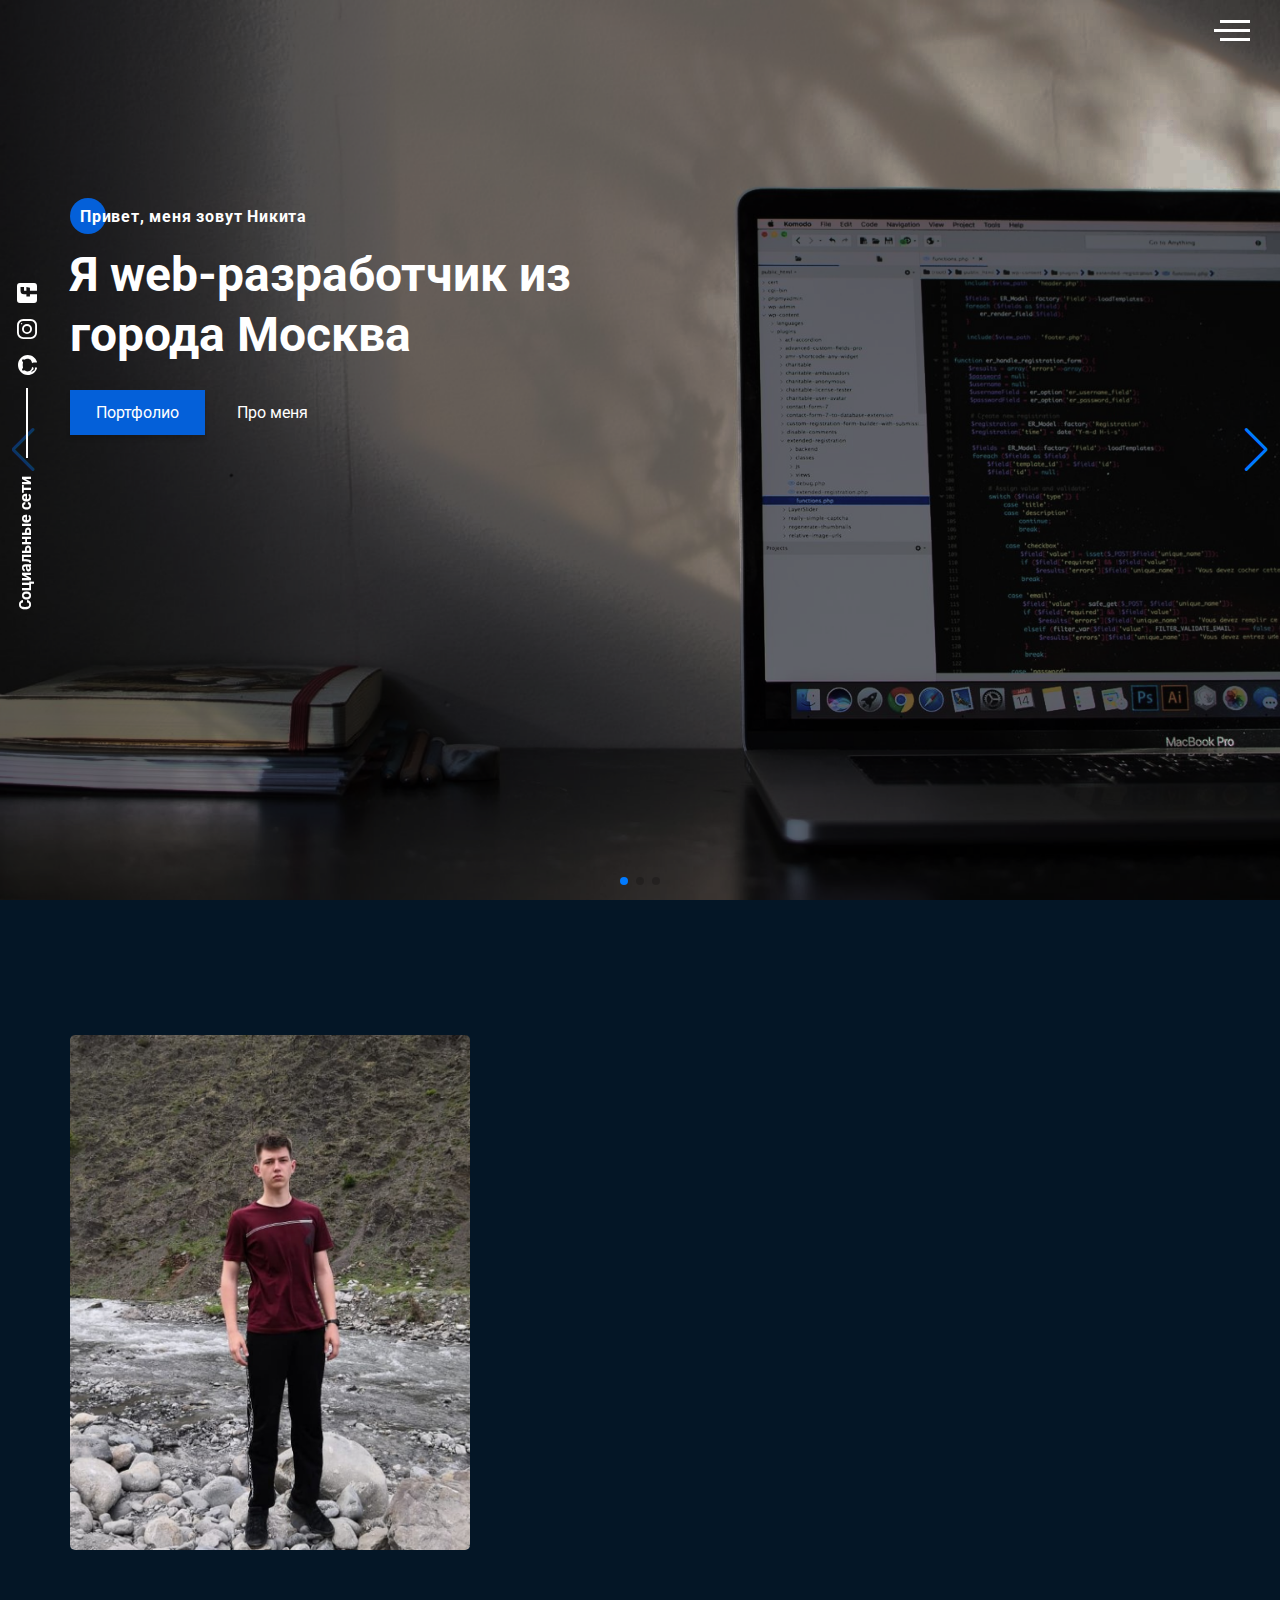
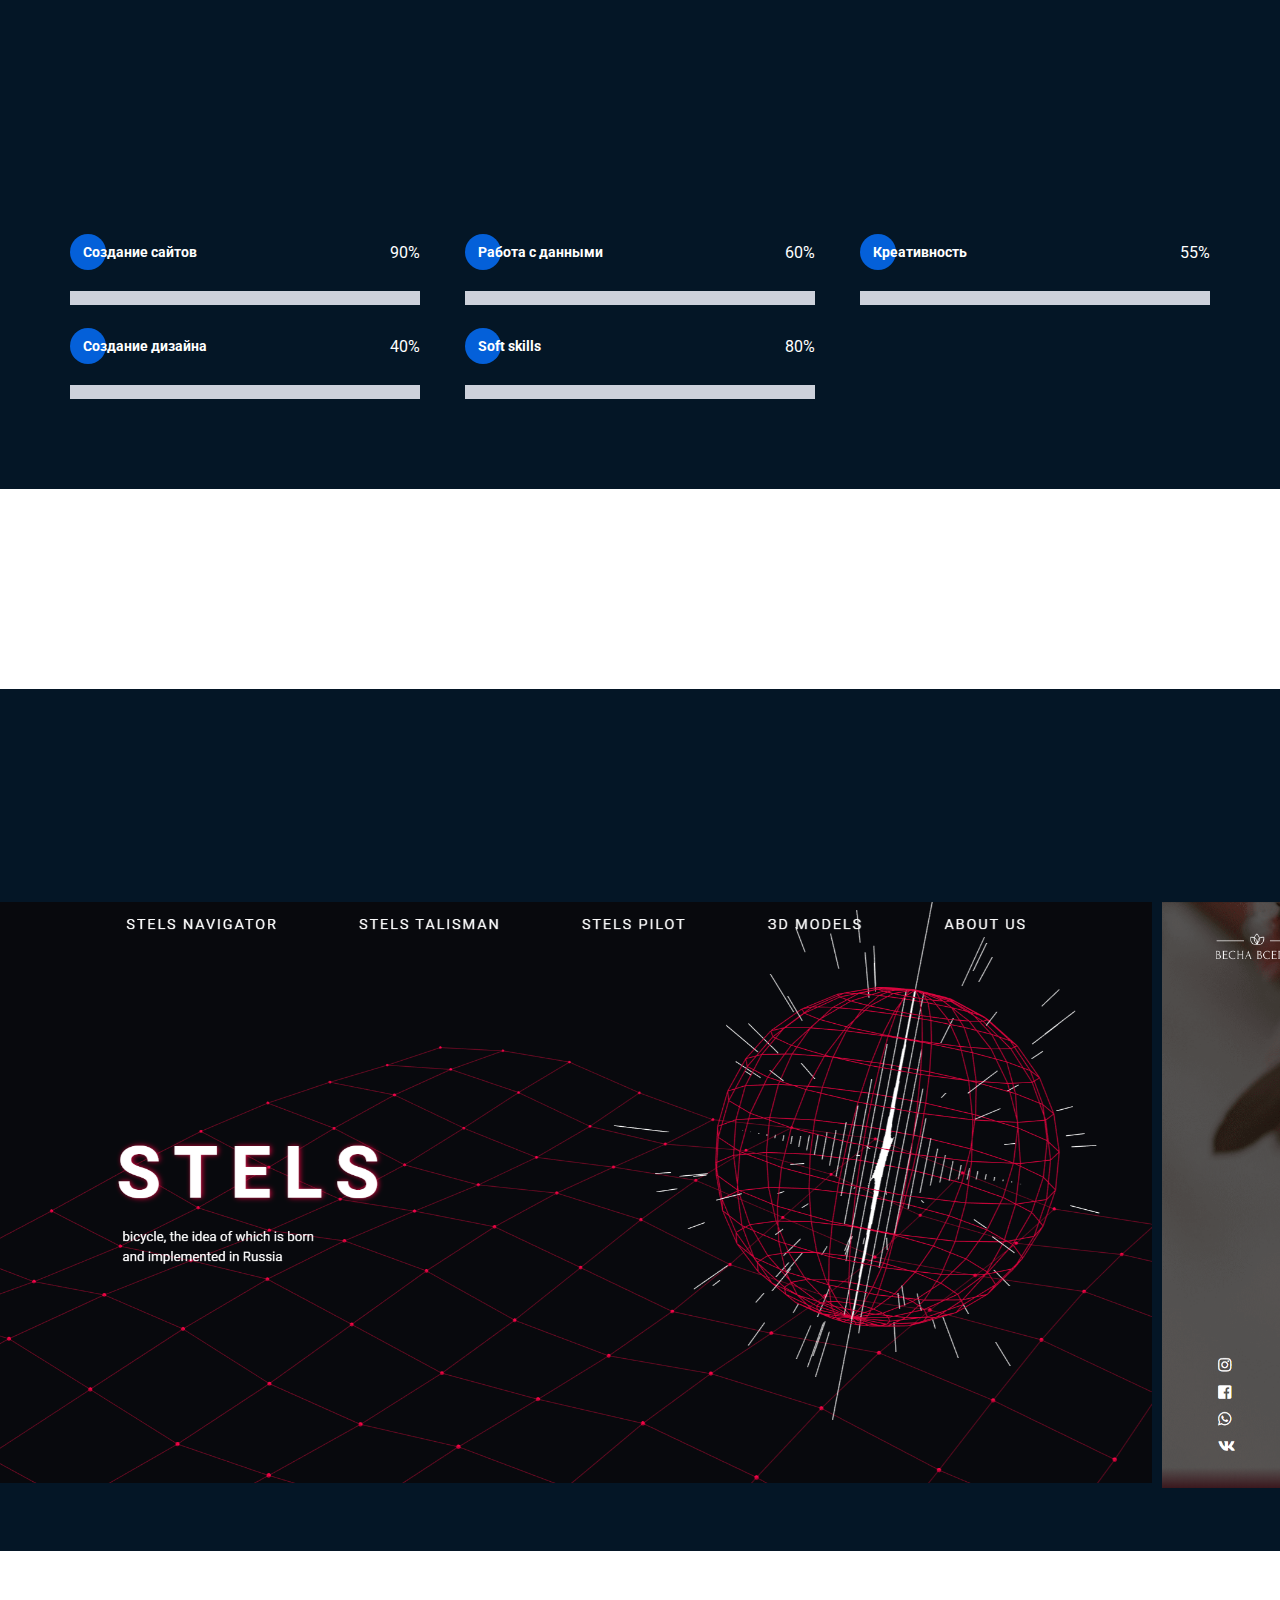
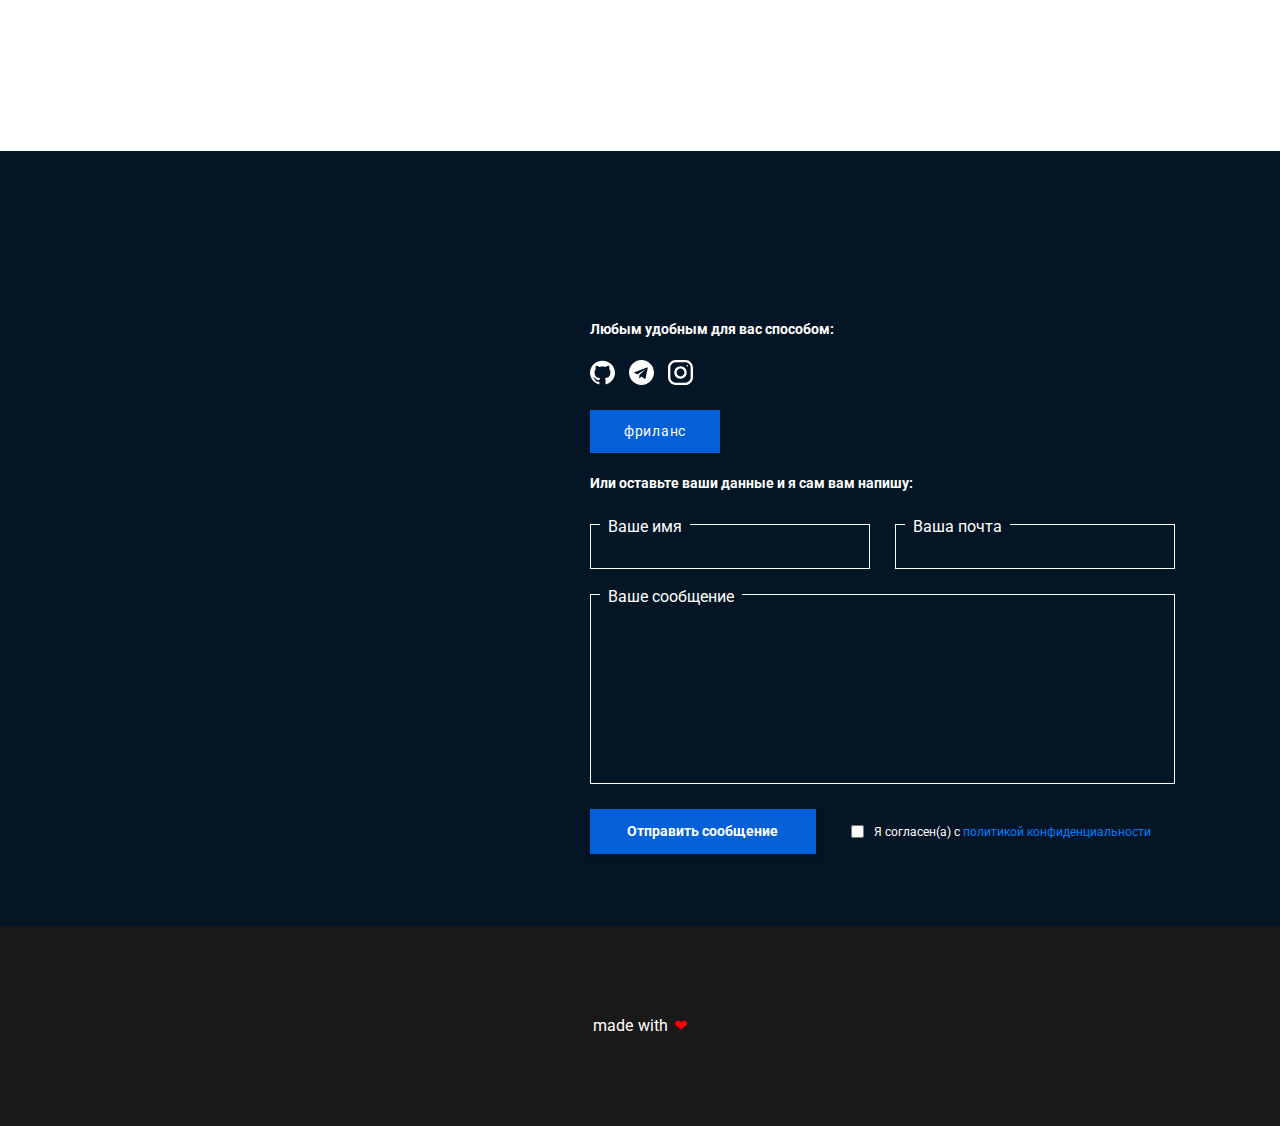
==== commit 1354dcff: "add frelance button and redesign" ====
--- a/index.html
+++ b/index.html
@@ -1,4 +1,4 @@
-<!DOCTYPE html><html lang="ru"><head><meta charset="UTF-8"><meta name="viewport" content="width=device-width,initial-scale=1"><meta http-equiv="X-UA-Compatible" content="ie=edge"><title>Portfolio</title><meta name="title" content="Мое портфолио"><meta name="description" content="Здесь вы сможете ознакомиться с моими работами и узнать больше обо мне"><!-- Open Graph / Facebook --><meta property="og:type" content="website"><meta property="og:url" content="https://metatags.io/"><meta property="og:title" content="Мое портфолио"><meta property="og:description" content="Здесь вы сможете ознакомиться с моими работами и узнать больше обо мне"><meta property="og:image" content="https://metatags.io/assets/meta-tags-16a33a6a8531e519cc0936fbba0ad904e52d35f34a46c97a2c9f6f7dd7d336f2.png"><!-- Twitter --><meta property="twitter:card" content="summary_large_image"><meta property="twitter:url" content="https://metatags.io/"><meta property="twitter:title" content="Мое портфолио"><meta property="twitter:description" content="Здесь вы сможете ознакомиться с моими работами и узнать больше обо мне"><meta property="twitter:image" content="https://metatags.io/assets/meta-tags-16a33a6a8531e519cc0936fbba0ad904e52d35f34a46c97a2c9f6f7dd7d336f2.png"><!-- Favicon  --><link rel="apple-touch-icon" sizes="57x57" href="icons/favicon//apple-icon-57x57.png"><link rel="apple-touch-icon" sizes="60x60" href="icons/favicon//apple-icon-60x60.png"><link rel="apple-touch-icon" sizes="72x72" href="icons/favicon//apple-icon-72x72.png"><link rel="apple-touch-icon" sizes="76x76" href="icons/favicon//apple-icon-76x76.png"><link rel="apple-touch-icon" sizes="114x114" href="icons/favicon//apple-icon-114x114.png"><link rel="apple-touch-icon" sizes="120x120" href="icons/favicon//apple-icon-120x120.png"><link rel="apple-touch-icon" sizes="144x144" href="icons/favicon//apple-icon-144x144.png"><link rel="apple-touch-icon" sizes="152x152" href="icons/favicon//apple-icon-152x152.png"><link rel="apple-touch-icon" sizes="180x180" href="icons/favicon//apple-icon-180x180.png"><link rel="icon" type="image/png" sizes="192x192" href="icons/favicon//android-icon-192x192.png"><link rel="icon" type="image/png" sizes="32x32" href="icons/favicon//favicon-32x32.png"><link rel="icon" type="image/png" sizes="96x96" href="icons/favicon//favicon-96x96.png"><link rel="icon" type="image/png" sizes="16x16" href="icons/favicon//favicon-16x16.png"><link rel="manifest" href="icons/favicon//manifest.json"><meta name="msapplication-TileColor" content="#ffffff"><meta name="msapplication-TileImage" content="icons/favicon//ms-icon-144x144.png"><meta name="theme-color" content="#ffffff"><link href="https://fonts.googleapis.com/css2?family=Roboto:wght@400;500;700&display=swap" rel="stylesheet"><link rel="stylesheet" href="https://unpkg.com/swiper/swiper-bundle.min.css"><link rel="stylesheet" href="css/style.min.css"></head><body><aside class="sidepanel"><a href="#" class="sidepanel_link noworked" target="_blank"><img src="img/icons/Facebook.svg" alt="facebook"> </a><a href="#" class="sidepanel_link noworked" target="_blank"><img src="img/icons/Instagram.svg" alt="instagram"> </a><a href="https://t.me/h3ikkinen" class="sidepanel_link" target="_blank"><img src="img/icons/Github.svg" alt="github"></a><div class="sidepanel__divider"></div><div class="sidepanel__txt"><span>Социальные сети</span></div></aside><div class="menu"><div class="menu__block"><div class="menu_close"><svg width="29" height="30" viewBox="0 0 29 30" fill="none" xmlns="http://www.w3.org/2000/svg"><path d="M17.1568 14.5231L28.4489 3.23075C29.1837 2.49623 29.1837 1.30861 28.4489 0.574085C27.7144 -0.160437
+<!DOCTYPE html><html lang="ru"><head><meta charset="UTF-8"><meta name="viewport" content="width=device-width,initial-scale=1"><meta http-equiv="X-UA-Compatible" content="ie=edge"><title>Portfolio</title><meta name="title" content="Мое портфолио"><meta name="description" content="Здесь вы сможете ознакомиться с моими работами и узнать больше обо мне"><meta name="freelancehunt" content="a7d37ae12adf038"><!-- Favicon  --><link rel="apple-touch-icon" sizes="57x57" href="icons/favicon//apple-icon-57x57.png"><link rel="apple-touch-icon" sizes="60x60" href="icons/favicon//apple-icon-60x60.png"><link rel="apple-touch-icon" sizes="72x72" href="icons/favicon//apple-icon-72x72.png"><link rel="apple-touch-icon" sizes="76x76" href="icons/favicon//apple-icon-76x76.png"><link rel="apple-touch-icon" sizes="114x114" href="icons/favicon//apple-icon-114x114.png"><link rel="apple-touch-icon" sizes="120x120" href="icons/favicon//apple-icon-120x120.png"><link rel="apple-touch-icon" sizes="144x144" href="icons/favicon//apple-icon-144x144.png"><link rel="apple-touch-icon" sizes="152x152" href="icons/favicon//apple-icon-152x152.png"><link rel="apple-touch-icon" sizes="180x180" href="icons/favicon//apple-icon-180x180.png"><link rel="icon" type="image/png" sizes="192x192" href="icons/favicon//android-icon-192x192.png"><link rel="icon" type="image/png" sizes="32x32" href="icons/favicon//favicon-32x32.png"><link rel="icon" type="image/png" sizes="96x96" href="icons/favicon//favicon-96x96.png"><link rel="icon" type="image/png" sizes="16x16" href="icons/favicon//favicon-16x16.png"><link rel="manifest" href="icons/favicon//manifest.json"><meta name="msapplication-TileColor" content="#ffffff"><meta name="msapplication-TileImage" content="icons/favicon//ms-icon-144x144.png"><meta name="theme-color" content="#ffffff"><link href="https://fonts.googleapis.com/css2?family=Roboto:wght@400;500;700&display=swap" rel="stylesheet"><link rel="stylesheet" href="https://unpkg.com/swiper/swiper-bundle.min.css"><link rel="stylesheet" href="css/style.min.css"></head><body><aside class="sidepanel"><a href="#" class="sidepanel_link noworked" target="_blank"><img src="img/icons/Facebook.svg" alt="facebook"> </a><a href="#" class="sidepanel_link noworked" target="_blank"><img src="img/icons/Instagram.svg" alt="instagram"> </a><a href="https://t.me/h3ikkinen" class="sidepanel_link" target="_blank"><img src="img/icons/Github.svg" alt="github"></a><div class="sidepanel__divider"></div><div class="sidepanel__txt"><span>Социальные сети</span></div></aside><div class="menu"><div class="menu__block"><div class="menu_close"><svg width="29" height="30" viewBox="0 0 29 30" fill="none" xmlns="http://www.w3.org/2000/svg"><path d="M17.1568 14.5231L28.4489 3.23075C29.1837 2.49623 29.1837 1.30861 28.4489 0.574085C27.7144 -0.160437
                     26.5267 -0.160437 25.7922 0.574085L14.4998 11.8665L3.20781 0.574085C2.47295 -0.160437 1.28567 -0.160437 
                     0.551149 0.574085C-0.183716 1.30861 -0.183716 2.49623 0.551149 3.23075L11.8432 14.5231L0.551149 
                     25.8155C-0.183716 26.55 -0.183716 27.7376 0.551149 28.4721C0.917206 28.8385 1.39852 29.0226 1.87948 
@@ -35,4 +35,4 @@
                                 11.6935C14.1129 11.8005 14.1554 11.9031 14.231 11.9787C14.3066 12.0543 14.4092 12.0968 14.5161 
                                 12.0968H15.7258V13.7097H12.9032V4.03226H15.7258V4.83871H14.5161C14.4092 4.83871 14.3066 4.88119 14.231 
                                 4.95681C14.1554 5.03243 14.1129 5.13499 14.1129 5.24194C14.1129 5.34888 14.1554 5.45144 14.231 5.52706C14.3066 
-                                5.60268 14.4092 5.64516 14.5161 5.64516ZM19.3548 10.4839V13.6593C19.355 13.6761 19.3562 13.693 19.3584 13.7097H17.7384C17.7406 13.693 17.7418 13.6761 17.7419 13.6593V10.4839H19.3548ZM17.7419 9.67742V9.36946L18.5484 7.75655L19.3548 9.36946V9.67742H17.7419ZM24.1935 13.7097H20.1578C20.16 13.693 20.1611 13.6761 20.1613 13.6593V9.27419C20.1612 9.21159 20.1467 9.14985 20.119 9.09375L18.9093 6.6744C18.8757 6.60743 18.8242 6.55113 18.7604 6.51178C18.6967 6.47243 18.6233 6.4516 18.5484 6.4516C18.4735 6.4516 18.4001 6.47243 18.3363 6.51178C18.2726 6.55113 18.2211 6.60743 18.1875 6.6744L16.9778 9.09375C16.95 9.14985 16.9355 9.21159 16.9355 9.27419V13.6593C16.9356 13.6761 16.9368 13.693 16.939 13.7097H16.5323V3.62903C16.5323 3.52209 16.4898 3.41953 16.4142 3.34391C16.3385 3.26829 16.236 3.22581 16.129 3.22581H12.5C12.3931 3.22581 12.2905 3.26829 12.2149 3.34391C12.1393 3.41953 12.0968 3.52209 12.0968 3.62903V13.7097H11.69C11.6922 13.693 11.6934 13.6761 11.6935 13.6593V6.04839C11.6935 5.98579 11.679 5.92404 11.6512 5.86794L10.4415 3.44859C10.408 3.38163 10.3564 3.32532 10.2927 3.28598C10.229 3.24663 10.1555 3.22579 10.0806 3.22579C10.0057 3.22579 9.93232 3.24663 9.86858 3.28598C9.80485 3.32532 9.75332 3.38163 9.71976 3.44859L8.51008 5.86794C8.48229 5.92404 8.4678 5.98579 8.46774 6.04839V13.6593C8.4679 13.6761 8.46908 13.693 8.47127 13.7097H7.49345L7.66079 9.69405C7.66129 9.68498 7.66079 9.67591 7.66079 9.66633V9.65423C7.65985 9.64004 7.65817 9.62591 7.65575 9.61189V9.61089L7.28276 7.37248C7.75101 7.01915 8.06452 6.37702 8.06452 5.64516C8.06452 4.60887 6.86341 3.46119 6.72631 3.33367C6.6516 3.26442 6.55348 3.22594 6.45161 3.22594C6.34974 3.22594 6.25163 3.26442 6.17692 3.33367C6.03982 3.46119 4.83871 4.60887 4.83871 5.64516C4.83871 6.37702 5.15222 7.01915 5.62046 7.37248L5.24748 9.61089V9.61189C5.24506 9.62591 5.24337 9.64004 5.24244 9.65423V9.66633C5.24244 9.67591 5.24194 9.68498 5.24244 9.69405L5.40978 13.7097H0.806452V1.6129C0.806732 1.3991 0.891787 1.19414 1.04297 1.04297C1.19414 0.891787 1.3991 0.806732 1.6129 0.806452H23.3871C23.6009 0.806732 23.8059 0.891787 23.957 1.04297C24.1082 1.19414 24.1933 1.3991 24.1935 1.6129V13.7097Z" fill="black"/></svg></div><div><div class="title title_fz14">UI/UX Design</div><div class="about__skills-txt">Создам современный, красивый и удобный web-интерфейс.</div></div></div></div></div></div></section><section class="parallax"></section><section class="resume" id="resume"><div class="container"><h2 class="title title_fz16 resume__title down _anim-items">Опыт</h2><div class="title title_fz36 resume__subtitle down _anim-items">Чем я буду полезен</div><div class="divider left _anim-items"></div><div class="resume__wrapper"><div class="resume__column"><h3 class="title title_fz20 resume__column-title left _anim-items">Образование</h3><ul><li class="down _anim-items"><div class="resume__item left _anim-items"><div class="resume__item-head"><div class="resume__item-icon"><svg width="21" height="25" viewBox="0 0 21 25" fill="none" xmlns="http://www.w3.org/2000/svg"><path d="M17.7169 16.333L16.2497 15.9022L13.0575 13.8172V13.3394C13.9817 12.6423 14.6164 11.5767 14.7343 10.3553C15.1978 10.2807 15.553 9.87789 15.553 9.39371V8.07999C15.553 8.07491 15.5524 8.06993 15.5522 8.06486V6.4007C15.7369 6.26847 15.854 6.05309 15.854 5.81149V4.28854L18.057 3.91329C18.4191 3.85162 18.6794 3.56407 18.705 3.19772C18.7305 2.83136 18.5126 2.51046 18.1626 2.39918L10.736 0.0369751C10.5811 -0.0123413 10.4174 -0.0122925 10.2625 0.0369263L2.83579 2.39918C2.48583 2.51046 2.26787 2.83136 2.2934 3.19767C2.30961 3.43043 2.42084 3.63112 2.59252 3.76256V5.75411H2.57436C2.15615 5.75411 1.81591 6.09435 1.81591 6.51256V7.50113L1.32631 10.3748C1.24169 10.8718 1.62451 11.3267 2.12988 11.3267H3.78754C4.29179 11.3267 4.67592 10.8729 4.59111 10.3747L4.10151 7.50113V6.51256C4.10151 6.09435 3.76127 5.75411 3.34306 5.75411H3.32495V3.97858L5.14594 4.28873V5.81149C5.14594 6.05206 5.26259 6.2671 5.44638 6.39952L5.44707 8.08014V9.39371C5.44707 9.87794 5.80219 10.2807 6.26572 10.3553C6.38364 11.576 7.01762 12.6411 7.94096 13.3383V13.8183L4.74946 15.9029L3.28339 16.3332C1.71459 16.7937 0.606879 18.2339 0.606879 19.9082V20.9996C0.606879 21.2018 0.770795 21.3658 0.97309 21.3658C1.17538 21.3658 1.3393 21.2019 1.3393 20.9996V19.9082C1.3393 18.5886 2.22353 17.4075 3.48969 17.0359L4.85571 16.635L10.313 19.8778C10.4238 19.9436 10.5704 19.9471 10.6872 19.8778L16.1448 16.6348L17.5107 17.0358C18.7767 17.4074 19.6609 18.5885 19.6609 19.9079V23.4449C19.6609 23.8986 19.2918 24.2677 18.8381 24.2677H17.224V22.6892C17.224 22.4869 17.0601 22.323 16.8578 22.323C16.6556 22.323 16.4916 22.4869 16.4916 22.6892V24.2677H4.50683V22.6892C4.50683 22.4869 4.34291 22.323 4.14062 22.323C3.93832 22.323 3.77441 22.4869 3.77441 22.6892V24.2677H2.16196C1.70829 24.2677 1.3392 23.8986 1.3392 23.4449V22.7114C1.3392 22.5092 1.17529 22.3452 0.972992 22.3452C0.770697 22.3452 0.606781 22.5091 0.606781 22.7114V23.4449C0.606781 24.3024 1.30439 25 2.16191 25H18.838C19.6956 25 20.3932 24.3024 20.3932 23.4449V19.9079C20.3932 18.2731 19.3232 16.8046 17.7169 16.333ZM3.78749 10.5943H2.12988C2.07866 10.5943 2.03959 10.5485 2.04828 10.4977L2.49116 7.8983H3.42621L3.86909 10.4977C3.87773 10.5484 3.83896 10.5943 3.78749 10.5943ZM3.36909 6.51256V7.16593H2.54824V6.51256C2.54824 6.49816 2.55991 6.48649 2.57431 6.48649H3.34296C3.35742 6.48644 3.36909 6.49816 3.36909 6.51256ZM9.19028 18.2213L9.33603 18.4453L5.59731 16.2237L7.97041 14.6737C8.07802 15.9364 8.49423 17.1515 9.19028 18.2213ZM9.18774 16.6404C10.0497 16.7629 10.9498 16.763 11.8123 16.6404C11.6456 17.0505 11.4402 17.4462 11.1958 17.8219L10.5 18.8914L9.80415 17.8219C9.55976 17.4462 9.35439 17.0505 9.18774 16.6404ZM11.8097 18.2213C12.5058 17.1515 12.922 15.9364 13.0295 14.6737L15.4026 16.2237L11.664 18.4453L11.8097 18.2213ZM13.9519 6.53707H14.8198V7.71373H14.389C14.1479 7.71373 13.9518 7.51764 13.9518 7.27657V6.53707H13.9519ZM3.05776 3.09713L10.4846 0.734827C10.4941 0.731799 10.5043 0.73175 10.514 0.734876L17.9408 3.09713C17.9561 3.10201 17.9771 3.10865 17.9745 3.14679C17.9718 3.18488 17.95 3.18854 17.9341 3.19127L15.4787 3.60948L14.5568 3.49547C14.3562 3.47062 14.1733 3.61329 14.1484 3.81398C14.1236 4.01471 14.2663 4.19752 14.4669 4.22233L15.1217 4.30333V5.8047L5.87832 5.80436V4.30328L9.66772 3.83439C10.2197 3.76617 10.7792 3.76617 11.3308 3.83439L12.765 4.01178C12.9657 4.03663 13.1486 3.89401 13.1734 3.69332C13.1983 3.49259 13.0557 3.30978 12.855 3.28492L11.4207 3.10753C10.8096 3.0319 10.1894 3.0319 9.57783 3.10753L5.5205 3.60958L3.0643 3.19127C3.04838 3.18854 3.02665 3.18488 3.02397 3.14679C3.02133 3.10865 3.04238 3.10197 3.05776 3.09713ZM6.17924 7.71373L6.17875 6.53707H7.04814V7.27662C7.04814 7.51764 6.85205 7.71378 6.61093 7.71378H6.17924V7.71373ZM6.98525 10.1671C6.9664 9.86886 6.71855 9.63527 6.42104 9.63527C6.28779 9.63527 6.17939 9.52687 6.17939 9.39366V8.44615H6.61093C7.25581 8.44615 7.78051 7.9215 7.78051 7.27662V6.53707H13.2194V7.27662C13.2194 7.9215 13.7441 8.44615 14.389 8.44615H14.8206V9.39366C14.8206 9.52687 14.7122 9.63527 14.5789 9.63527C14.2814 9.63527 14.0335 9.86886 14.0147 10.1671C13.898 12.0162 12.3542 13.4647 10.4999 13.4647C8.6457 13.4647 7.1019 12.0162 6.98525 10.1671ZM10.5 14.197C11.1513 14.197 11.7704 14.0481 12.3251 13.7833V14.0154C12.3251 14.6415 12.2406 15.2591 12.078 15.8548C11.0828 16.0446 9.95761 16.0523 8.92202 15.8548C8.75937 15.2592 8.6749 14.6416 8.6749 14.0154C8.6749 14.0076 8.67382 14.0001 8.67334 13.9924C8.67324 13.9909 8.67338 13.9894 8.67329 13.9879V13.7826C9.22841 14.0478 9.84804 14.197 10.5 14.197Z" fill="black"/></svg></div><h4 class="title title_fz14">Московский Политехнический Университет</h4><div class="resume__item-location">Диплом специалиста | Москва (2019-2024)</div></div><div class="resume__item-body">Студент второго курса специальности "Перспективные транспортные средства". Люблю и разбираюсь в автомобилях!</div></div></li><li class="down _anim-items"><div class="resume__item left _anim-items"><div class="resume__item-head"><div class="resume__item-icon"><svg width="25" height="24" viewBox="0 0 25 24" fill="none" xmlns="http://www.w3.org/2000/svg"><path d="M2.92969 14.954L1.06509 14.5426C0.518604 15.6452 0 16.8837 0 18.3105C0 19.7101 0.497607 20.9336 1.06509 22.0785L7.37305 20.687V23.4312L9.57031 22.3325L11.7676 23.4312V20.6884L18.0263 22.0792C18.5686 20.9853 19.0918 19.7435 19.0918 18.3105C19.0918 18.0636 19.0735 17.8177 19.0428 17.5781H25V0H2.92969V14.954ZM1.90088 20.394C1.71035 19.8902 1.46484 19.0898 1.46484 18.3105C1.46484 17.5312 1.7104 16.7307 1.90088 16.227L7.37305 17.4342V19.1869L1.90088 20.394ZM10.3027 21.061L9.57031 20.6948L8.83789 21.061V17.5781H10.3027V21.061ZM17.1913 20.3931L11.7676 19.1878V17.4332L17.1913 16.2279C17.3817 16.7318 17.627 17.5317 17.627 18.3105C17.627 19.0895 17.3817 19.8895 17.1913 20.3931ZM23.5352 1.46484V16.1133H18.7038C18.4637 15.3788 18.2701 15.0319 18.0263 14.5418L10.9548 16.1133H8.18535L4.39453 15.277V1.46484H23.5352Z" fill="black"/><path d="M8.83789 2.92969H19.0918V4.39453H8.83789V2.92969Z" fill="black"/><path d="M5.85938 8.78906H22.0703V10.2539H5.85938V8.78906Z" fill="black"/><path d="M8.83789 11.7188H19.0918V13.1836H8.83789V11.7188Z" fill="black"/><path d="M10.3027 5.85938H11.7676V7.32422H10.3027V5.85938Z" fill="black"/><path d="M13.2324 5.85938H14.6973V7.32422H13.2324V5.85938Z" fill="black"/><path d="M16.1621 5.85938H17.627V7.32422H16.1621V5.85938Z" fill="black"/></svg></div><h4 class="title title_fz14">Курсы</h4><div class="resume__item-location">Курсы по разработке</div></div><div class="resume__item-body">Курсы от Ивана Петреченко: "Web-разработчик 2020", "JavaScript+React с нуля до результата";<br>Интерактивные курсы HTML Academy;<br>Курс по верстке и видеоруки от канала "Фрилансер по жизни";<br>Курс ReactJS от Владилена Минина и его видеоруки на youtube;<br></div></div></li></ul></div><div class="resume__column"><h3 class="title title_fz20 resume__column-title right _anim-items">Опыт работы</h3><ul><li class="down _anim-items"><div class="resume__item right _anim-items"><div class="resume__item-head"><div class="resume__item-icon"><svg width="25" height="25" viewBox="0 0 25 25" fill="none" xmlns="http://www.w3.org/2000/svg"><path d="M22.5 3.75H11.25V4.58333H22.5V3.75Z" fill="black"/><path d="M18.3333 5.41663H11.25V6.24996H18.3333V5.41663Z" fill="black"/><path d="M18.3333 7.08337H11.25V7.91671H18.3333V7.08337Z" fill="black"/><path d="M22.5 2.08337H14.5833V2.91671H22.5V2.08337Z" fill="black"/><path d="M13.75 2.08337H12.9167V2.91671H13.75V2.08337Z" fill="black"/><path d="M12.9166 16.6666H12.0833V17.5H12.9166V16.6666Z" fill="black"/><path d="M6.96124 2.79461L6.37207 2.20544L5.53874 3.03878C5.37608 3.20149 5.37608 3.46524 5.53874 3.62794L6.37207 4.46128L6.96124 3.87211L6.42249 3.33336L6.96124 2.79461Z" fill="black"/><path d="M10.2946 3.03878L9.46124 2.20544L8.87207 2.79461L9.41082 3.33336L8.87207 3.87211L9.46124 4.46128L10.2946 3.62794C10.4572 3.46524 10.4572 3.20149 10.2946 3.03878Z" fill="black"/><path d="M7.93836 1.95105L7.10425 4.45101L7.89435 4.71463L8.72846 2.21467L7.93836 1.95105Z" fill="black"/><path d="M21.6667 12.9167V9.58333H20.8334V12.9167H20V8.75H19.1667V12.9167H18.3334V10.8333H17.5V12.9167H16.6667V10.4167H15.8334V12.9167H15V11.25H14.1667V12.9167H13.3334V13.75H22.5V12.9167H21.6667Z" fill="black"/><path d="M22.0835 0H2.91675C1.53659 0.00135417 0.418102 1.11984 0.416748 2.5V10.6775V10.6812V15.4167V16.6667C0.418102 18.0468 1.53659 19.1653 2.91675 19.1667H8.07591L6.40925 22.5H4.16675C3.47638 22.5 2.91675 23.0596 2.91675 23.75C2.91675 24.4404 3.47638 25 4.16675 25H20.8335C21.5238 25 22.0835 24.4404 22.0835 23.75C22.0835 23.0596 21.5238 22.5 20.8335 22.5H18.591L16.9243 19.1667H22.0835C23.4636 19.1653 24.5821 18.0468 24.5835 16.6667V2.5C24.5821 1.11984 23.4636 0.00135417 22.0835 0ZM1.25008 5.8625L2.19716 6.99C2.27633 7.08432 2.39321 7.13875 2.51633 7.13875H3.79175C3.91487 7.13875 4.03175 7.08432 4.11091 6.99L5.05841 5.8625L5.99341 6.16625L6.09675 7.63417C6.10529 7.75693 6.16768 7.86964 6.26716 7.94208L7.29925 8.69208C7.39909 8.76417 7.52555 8.7887 7.64508 8.75917L9.0755 8.40375L9.65383 9.19917L8.87425 10.4492C8.80966 10.554 8.79472 10.6819 8.83341 10.7987L9.228 12.0117C9.26597 12.1286 9.35362 12.2229 9.46758 12.2692L10.8335 12.8229V13.8062L9.46675 14.36C9.35253 14.406 9.26472 14.5006 9.22716 14.6179L9.10216 15H6.70175C7.6355 13.045 6.80758 10.7032 4.85258 9.76943C3.7043 9.22099 2.36128 9.26359 1.25008 9.88375V5.8625ZM1.25008 10.875C2.59779 9.82359 4.54268 10.0638 5.59404 11.4116C6.40581 12.4521 6.46847 13.8929 5.75008 15H1.25008V10.875ZM20.8335 23.3333C21.0636 23.3333 21.2501 23.5199 21.2501 23.75C21.2501 23.9801 21.0636 24.1667 20.8335 24.1667H4.16675C3.93664 24.1667 3.75008 23.9801 3.75008 23.75C3.75008 23.5199 3.93664 23.3333 4.16675 23.3333H20.8335ZM17.6593 22.5H7.34091L9.00758 19.1667H15.9926L17.6593 22.5ZM23.7501 16.6667C23.7501 17.5871 23.0039 18.3333 22.0835 18.3333H2.91675C1.99628 18.3333 1.25008 17.5871 1.25008 16.6667V15.8333H5.96758H5.97133H23.7501V16.6667ZM23.7501 15H10.1064L11.4068 14.4729C11.5639 14.4092 11.6667 14.2566 11.6668 14.0871V12.5417C11.6668 12.372 11.564 12.2192 11.4068 12.1554L9.95841 11.5696L9.68425 10.7258L10.5101 9.40083C10.5997 9.25688 10.5931 9.07302 10.4935 8.93583L9.58508 7.68583C9.48534 7.54849 9.31232 7.48536 9.14758 7.52625L7.63258 7.90125L6.91675 7.38125L6.80716 5.82708C6.79524 5.65766 6.68164 5.5124 6.52008 5.46L5.05133 4.9825C4.88972 4.93104 4.71305 4.98182 4.60341 5.11125L3.6005 6.305H2.71175L1.70841 5.11125C1.59873 4.98167 1.4218 4.93083 1.26008 4.9825L1.25008 4.98625V2.5C1.25008 1.57953 1.99628 0.833333 2.91675 0.833333H22.0835C23.0039 0.833333 23.7501 1.57953 23.7501 2.5V15Z" fill="black"/></svg></div><h4 class="title title_fz14">Фриланс</h4><div class="resume__item-location">Разработка и верстка сайтов на фрилансе и для учебы (2020)</div></div><div class="resume__item-body">Верстка и дизайн продающих лэндингов, интернет-магазинов и single-page приложений</div></div></li></ul></div></div></div></section><section class="parallax"></section><section class="skills" id="skills"><div class="container"><h2 class="title title_fz16 skills__title down _anim-items">Навыки</h2><div class="title title_fz36 skills__subtitle down _anim-items">Что я использую в работе</div><div class="divider left _anim-items"></div><div class="skills__cards"><div class="skills__cards-item card1 down _anim-items"><div class="skills__cards-icon"><svg width="46" height="65" viewBox="0 0 46 65" fill="none" xmlns="http://www.w3.org/2000/svg"><path d="M4.16571 59.7792L0 12.7739H45.7746L41.6044 59.7718L22.8592 64.9999L4.16571 59.7792Z" fill="#E53D20"/><path d="M22.8872 61.0039L38.0342 56.7793L41.5979 16.6174H22.8872V61.0039Z" fill="#F15123"/><path d="M22.8873 34.0512H15.3044L14.7806 28.1477H22.8873V22.3826H22.8675H8.51782L8.65504 23.9293L10.0635 39.816H22.8873V34.0512Z" fill="#EDEDED"/><path d="M22.8874 49.0233L22.8623 49.0301L16.4803 47.2963L16.0721 42.6985H12.971H10.3196L11.1225 51.7504L22.861 55.0287L22.8874 55.0213V49.0233Z" fill="#EDEDED"/><path d="M4.25879 0H7.17102V2.89452H9.8349V0H12.7473V8.76534H9.83502V5.83025H7.17115V8.76534H4.259V0H4.25879Z" fill="white"/><path d="M16.577 2.90674H14.0132V0H22.0542V2.90674H19.4893V8.76534H16.5772V2.90674H16.577Z" fill="white"/><path d="M23.3303 0H26.3669L28.2348 3.07986L30.1008 0H33.1386V8.76534H30.2384V4.42075L28.2348 7.53735H28.1848L26.1798 4.42075V8.76534H23.3303V0Z" fill="white"/><path d="M34.5879 0H37.5009V5.86806H41.5962V8.76534H34.5879V0Z" fill="white"/><path d="M22.8674 34.051V39.8158H29.9238L29.2587 47.2926L22.8674 49.0281V55.0258L34.6152 51.7503L34.7013 50.7764L36.048 35.599L36.1878 34.051H34.6436H22.8674Z" fill="white"/><path d="M22.8674 22.3828V28.1478H36.6909H36.7092L36.8242 26.8519L37.0853 23.9294L37.2223 22.3828H22.8674Z" fill="white"/></svg></div><div class="skills__cards-title title title_fz14">HTML5</div><div class="skills__cards-descr">Именно он создает каркас вашего сайта или приложения, а пятая версия позволит мне создавать более SEO-оптимизированную структуру вашего продукта</div></div><div class="skills__cards-item card2 down _anim-items"><div class="skills__cards-icon"><svg width="54" height="73" viewBox="0 0 54 73" fill="none" xmlns="http://www.w3.org/2000/svg"><g clip-path="url(#clip0)" filter="url(#filter0_d)"><path d="M26.9719 65L8.18634 59.7793L4 12.7742H50.0001L45.8093 59.7722L26.9719 65Z" fill="#4353AD"/><path d="M42.2217 56.7794L45.8026 16.6177H27V61.0039L42.2217 56.7794Z" fill="#485FB5"/><path d="M26.9999 49.0236L26.9746 49.0301L20.5612 47.2965L20.1512 42.6988H14.3703L15.177 51.7506L26.9734 55.0289L26.9999 55.0216V49.0236ZM12.5598 22.3828L13.0833 28.1477H26.9999V22.3828H12.5598ZM13.5969 34.0511L14.113 39.8161H26.9999V34.0511H13.5969Z" fill="#EDEDED"/><path d="M31.5654 0H38.5403V2.53899H34.4824V3.04703H38.5403V8.88666H31.5654V6.22046H35.6236V5.71282H31.5656V0H31.5654ZM23.1956 0H30.1703V2.53899H26.1124V3.04703H30.1703V8.88666H23.1958V6.22046H27.2538V5.71282H23.1955V0H23.1956ZM14.8259 0H21.8005V2.91982H17.7427V5.84003H21.8009V8.75985H14.8259V0Z" fill="white"/><path d="M40.3662 34.0511L41.4057 22.3828H26.9802V28.1476H35.0947L34.5708 34.0511H26.9802V39.8161H34.0715L33.4026 47.2931L26.98 49.0283V55.026L38.7856 51.7506L38.872 50.7768L40.2257 35.5991L40.3662 34.0511Z" fill="white"/></g><defs><filter id="filter0_d" x="0" y="0" width="54" height="73" filterUnits="userSpaceOnUse" color-interpolation-filters="sRGB"><feFlood flood-opacity="0" result="BackgroundImageFix"/><feColorMatrix in="SourceAlpha" type="matrix" values="0 0 0 0 0 0 0 0 0 0 0 0 0 0 0 0 0 0 127 0"/><feOffset dy="4"/><feGaussianBlur stdDeviation="2"/><feColorMatrix type="matrix" values="0 0 0 0 0 0 0 0 0 0 0 0 0 0 0 0 0 0 0.25 0"/><feBlend mode="normal" in2="BackgroundImageFix" result="effect1_dropShadow"/><feBlend mode="normal" in="SourceGraphic" in2="effect1_dropShadow" result="shape"/></filter><clipPath id="clip0"><rect width="46" height="65" fill="white" transform="translate(4)"/></clipPath></defs></svg></div><div class="skills__cards-title title title_fz14">CSS3</div><div class="skills__cards-descr">Этот язык стилей позволяет мне создавать абсолютно любой внешний вид вашего сайта или приложения. Все ограничивается только вашей фантазией!</div></div><div class="skills__cards-item card3 down _anim-items"><div class="skills__cards-icon"><svg width="65" height="65" viewBox="0 0 65 65" fill="none" xmlns="http://www.w3.org/2000/svg"><path d="M0 0H65V65H0V0Z" fill="#F7DF1E"/><path d="M17.0909 54.3188L22.0651 51.3084C23.0247 53.0099 23.8977 54.4495 25.9916 54.4495C27.9988 54.4495 29.2642 53.6643 29.2642 50.6104V29.8413H35.3726V50.6967C35.3726 57.0234 31.6641 59.9031 26.2535 59.9031C21.367 59.9031 18.5306 57.3723 17.0908 54.3183" fill="black"/><path d="M38.6904 53.6641L43.664 50.7844C44.9733 52.9226 46.675 54.4932 49.6854 54.4932C52.2164 54.4932 53.8303 53.2278 53.8303 51.4825C53.8303 49.3881 52.1724 48.6463 49.3799 47.425L47.8532 46.7701C43.4461 44.8943 40.5227 42.5382 40.5227 37.564C40.5227 32.9826 44.0132 29.4919 49.4674 29.4919C53.3507 29.4919 56.1431 30.8447 58.15 34.3789L53.394 37.433C52.3468 35.557 51.2127 34.8153 49.4675 34.8153C47.6786 34.8153 46.544 35.9497 46.544 37.433C46.544 39.2656 47.6786 40.0075 50.2962 41.142L51.8232 41.7964C57.0154 44.0218 59.9389 46.2904 59.9389 51.3952C59.9389 56.8932 55.6194 59.9035 49.8164 59.9035C44.1443 59.9035 40.4791 57.1984 38.6905 53.6641" fill="black"/></svg></div><div class="skills__cards-title title title_fz14">JavaScript</div><div class="skills__cards-descr">Этот язык программирования позволяет оживить все что угодно: слайдеры, окна, подсказки, вкладки, получение данных от сервера и многое другое</div></div><div class="skills__cards-item card4 down _anim-items"><div class="skills__cards-icon"><svg width="72" height="65" viewBox="0 0 72 65" fill="none" xmlns="http://www.w3.org/2000/svg"><path d="M0.212158 32.4294C0.212158 37.8596 5.4891 42.9288 13.8087 45.7861C12.1474 54.1903 13.5109 60.9639 18.0655 63.6034C22.7471 66.3162 29.7216 64.4383 36.3413 58.624C42.7939 64.2036 49.3155 66.3995 53.8658 63.7525C58.5429 61.0319 59.9655 53.7988 58.2582 45.1323C66.9235 42.2536 71.7706 37.931 71.7706 32.4294C71.7706 27.1252 66.4838 22.5363 58.2765 19.6972C60.1145 10.6726 58.5571 4.0633 53.814 1.31488C49.2412 -1.33477 42.6439 0.974673 36.0963 6.70042C29.2847 0.622993 22.7525 -1.23252 18.014 1.52391C13.4456 4.18109 12.142 11.0779 13.8087 19.6376C5.77002 22.4539 0.212158 27.1464 0.212158 32.4294Z" fill="#041626"/><path d="M56.5381 22.5166C55.8789 22.2885 55.1958 22.0728 54.4924 21.8688C54.608 21.3947 54.7141 20.9267 54.8084 20.4667C56.357 12.9133 55.3445 6.82827 51.887 4.82481C48.5718 2.90376 43.1499 4.90677 37.674 9.69525C37.1475 10.1557 36.6194 10.6432 36.0916 11.1541C35.7399 10.8161 35.3888 10.4894 35.0386 10.177C29.2998 5.0568 23.5474 2.8991 20.0934 4.90836C16.7813 6.83498 15.8004 12.5555 17.1944 19.7139C17.329 20.4053 17.4863 21.1114 17.6643 21.8293C16.8501 22.0616 16.0642 22.3091 15.3122 22.5725C8.58403 24.9296 4.28711 28.6237 4.28711 32.4554C4.28711 36.4129 8.89986 40.3823 15.9078 42.7892C16.4608 42.9791 17.0346 43.1587 17.626 43.3292C17.4341 44.1057 17.2671 44.8665 17.1269 45.6086C15.7978 52.6428 16.8358 58.2282 20.1391 60.1427C23.5511 62.1198 29.2774 60.0875 34.8533 55.1899C35.294 54.8028 35.7363 54.3922 36.1794 53.9619C36.7537 54.5176 37.3271 55.0435 37.8974 55.5368C43.2984 60.207 48.6327 62.0928 51.933 60.173C55.3416 58.1902 56.4493 52.1902 55.0112 44.8902C54.9013 44.3326 54.7735 43.7631 54.6299 43.1834C55.0321 43.0639 55.4269 42.9406 55.8118 42.8124C63.0972 40.3869 67.8373 36.4658 67.8373 32.4554C67.8373 28.6098 63.4018 24.8908 56.5381 22.5166Z" fill="#53C1DE"/><path d="M54.9579 40.2229C54.6104 40.3385 54.2538 40.4502 53.8905 40.5586C53.0862 38.0001 52.0008 35.2795 50.6724 32.4687C51.94 29.7248 52.9835 27.039 53.7653 24.4971C54.4154 24.6861 55.0464 24.8855 55.6544 25.0959C61.5352 27.1302 65.1224 30.1379 65.1224 32.4554C65.1224 34.924 61.2483 38.1285 54.9579 40.2229ZM52.3478 45.4199C52.9837 48.6479 53.0746 51.5663 52.6533 53.8478C52.2748 55.8979 51.5137 57.2647 50.5725 57.8121C48.5698 58.977 44.2868 57.4628 39.6679 53.4689C39.1384 53.011 38.605 52.5222 38.07 52.0048C39.8606 50.0369 41.6503 47.7491 43.3969 45.2084C46.4691 44.9344 49.3716 44.4866 52.0038 43.8752C52.1334 44.4007 52.2486 44.916 52.3478 45.4199ZM25.9527 57.6108C23.996 58.3052 22.4375 58.3251 21.4955 57.7793C19.4909 56.6175 18.6576 52.133 19.7943 46.1174C19.9245 45.4284 20.0795 44.7208 20.2581 43.9974C22.8614 44.5758 25.7426 44.9921 28.8222 45.2429C30.5806 47.7291 32.422 50.0144 34.2776 52.0153C33.8721 52.4086 33.4683 52.783 33.0667 53.1358C30.6011 55.3015 28.1302 56.838 25.9527 57.6108ZM16.7857 40.2078C13.6869 39.1436 11.1278 37.7604 9.37369 36.251C7.7975 34.8946 7.00171 33.548 7.00171 32.4554C7.00171 30.1301 10.4517 27.1643 16.2057 25.1484C16.9039 24.9038 17.6348 24.6733 18.3932 24.4568C19.1884 27.0561 20.2316 29.7737 21.4905 32.5218C20.2153 35.3107 19.1573 38.0716 18.3543 40.7013C17.8136 40.5452 17.2897 40.3808 16.7857 40.2078ZM19.8586 19.19C18.6642 13.0568 19.4574 8.43022 21.4534 7.26925C23.5795 6.03246 28.2808 7.79586 33.2358 12.2169C33.5526 12.4994 33.8706 12.7952 34.1894 13.1012C32.343 15.0934 30.5185 17.3615 28.7757 19.833C25.7869 20.1114 22.9259 20.5585 20.2954 21.1573C20.13 20.4888 19.9835 19.8321 19.8586 19.19ZM47.2713 25.9916C46.6424 24.9002 45.9969 23.8346 45.3387 22.7981C47.3664 23.0556 49.3091 23.3975 51.1335 23.8159C50.5857 25.5798 49.9031 27.424 49.0995 29.3146C48.523 28.2149 47.9133 27.1061 47.2713 25.9916ZM36.0924 15.0508C37.3446 16.4139 38.5987 17.9359 39.8321 19.5872C38.5892 19.5283 37.3308 19.4976 36.0621 19.4976C34.8054 19.4976 33.5563 19.5276 32.3211 19.5855C33.5557 17.9496 34.8206 16.4296 36.0924 15.0508ZM24.842 26.0105C24.2138 27.1049 23.6154 28.2077 23.048 29.3125C22.2575 27.4285 21.5811 25.5759 21.0286 23.7871C22.8418 23.3793 24.7754 23.046 26.7901 22.7933C26.1227 23.8393 25.4718 24.9128 24.842 26.0102V26.0105ZM26.8481 42.3121C24.7665 42.0787 22.8039 41.7625 20.9912 41.366C21.5525 39.5452 22.2438 37.6531 23.0511 35.7285C23.62 36.8325 24.2207 37.9357 24.8527 39.0326H24.8528C25.4966 40.1501 26.1636 41.2447 26.8481 42.3121ZM36.1675 50.0523C34.8808 48.6573 33.5974 47.1142 32.3439 45.4543C33.5607 45.5023 34.8013 45.5269 36.0621 45.5269C37.3574 45.5269 38.6379 45.4975 39.8983 45.4412C38.6608 47.1309 37.4113 48.6764 36.1675 50.0523ZM49.1254 35.6304C49.9748 37.5758 50.6908 39.4581 51.2594 41.2478C49.4168 41.6702 47.4274 42.0104 45.3313 42.2632C45.991 41.2127 46.6422 40.1288 47.2821 39.0139C47.9295 37.8858 48.5442 36.7561 49.1254 35.6304ZM44.9305 37.651C43.9371 39.3818 42.9172 41.034 41.8818 42.5936C39.996 42.7291 38.0478 42.7989 36.0621 42.7989C34.0845 42.7989 32.1608 42.7372 30.3083 42.6164C29.2312 41.0363 28.1892 39.3792 27.2021 37.6659H27.2023C26.2179 35.9573 25.3118 34.2342 24.4908 32.5209C25.3115 30.8035 26.2152 29.0785 27.1941 27.373L27.1938 27.3733C28.1753 25.6632 29.2081 24.0142 30.2753 22.444C32.1653 22.3004 34.1034 22.2255 36.062 22.2255H36.0621C38.0296 22.2255 39.9701 22.301 41.8596 22.4458C42.9104 24.0045 43.9363 25.6482 44.9216 27.3585C45.918 29.0881 46.8334 30.8016 47.6612 32.4821C46.8359 34.1915 45.9225 35.9223 44.9305 37.651ZM50.5309 7.18809C52.659 8.42124 53.4866 13.3945 52.1495 19.9161C52.0642 20.3322 51.9682 20.7561 51.8639 21.1856C49.2273 20.5743 46.3643 20.1194 43.3667 19.8369C41.6205 17.3382 39.811 15.0666 37.9946 13.0999C38.483 12.6279 38.9706 12.1778 39.4562 11.753C44.1479 7.65025 48.533 6.03041 50.5309 7.18809Z" fill="#041626"/><path d="M36.0623 26.7532C39.1964 26.7532 41.7371 29.3061 41.7371 32.4554C41.7371 35.6046 39.1964 38.1576 36.0623 38.1576C32.9282 38.1576 30.3875 35.6046 30.3875 32.4554C30.3875 29.3061 32.9282 26.7532 36.0623 26.7532Z" fill="#53C1DE"/></svg></div><div class="skills__cards-title title title_fz14">ReactJS</div><div class="skills__cards-descr">Эта библиотека позволяет создавать web-приложения. Мы можем создать максимально интерактивный продукт именно под ваши цели</div></div></div><div class="skills__charts _anim-items"><div class="skills__charts-item"><div class="skills__charts-head"><h4 class="skills__charts-title title_fz14">Создание сайтов</h4><div class="skills__charts-percent">90%</div></div><div class="skills__charts-body"><div class="skills__charts-body-percent"></div></div></div><div class="skills__charts-item"><div class="skills__charts-head"><h4 class="skills__charts-title title_fz14">Работа с данными</h4><div class="skills__charts-percent">60%</div></div><div class="skills__charts-body"><div class="skills__charts-body-percent"></div></div></div><div class="skills__charts-item"><div class="skills__charts-head"><h4 class="skills__charts-title title_fz14">Креативность</h4><div class="skills__charts-percent">55%</div></div><div class="skills__charts-body"><div class="skills__charts-body-percent"></div></div></div><div class="skills__charts-item"><div class="skills__charts-head"><h4 class="skills__charts-title title_fz14">Создание дизайна</h4><div class="skills__charts-percent">40%</div></div><div class="skills__charts-body"><div class="skills__charts-body-percent"></div></div></div><div class="skills__charts-item"><div class="skills__charts-head"><h4 class="skills__charts-title title_fz14">Soft skills</h4><div class="skills__charts-percent">80%</div></div><div class="skills__charts-body"><div class="skills__charts-body-percent"></div></div></div></div></div></section><section class="parallax"></section><section class="portfolio" id="portfolio"><div class="container"><h2 class="title title_fz16 portfolio__title down _anim-items _anim-no-hide">Портфолио</h2><div class="title title_fz36 portfolio__subtitle right _anim-items _anim-no-hide">Мои работы</div><div class="divider left _anim-items _anim-no-hide"></div></div><div class="swiper-container portfolio__slider"><!-- Additional required wrapper --><div class="swiper-wrapper"><!-- Slides --><div class="swiper-slide portfolio__slide"><a href="https://h3ikkinen.github.io/stels/" target="_blank" target="_blank"><img src="img/works/stels_intro.png" alt="work1"></a></div><div class="swiper-slide portfolio__slide"><a href="https://h3ikkinen.github.io/stels/" target="_blank" target="_blank"><img src="img/works/flor_intro.png" alt="work1"></a></div><div class="swiper-slide portfolio__slide"><a href="https://h3ikkinen.github.io/trip/index.html" target="_blank"><img src="img/works/trip_uintro.png" alt="work1"></a></div></div><!-- If we need pagination --><div class="swiper-pagination"></div><!-- If we need navigation buttons --><div class="swiper-button-prev"></div><div class="swiper-button-next"></div><!-- If we need scrollbar --><!-- <div class="swiper-scrollbar"></div> --></div></section><section class="parallax"></section><section class="contacts" id="contacts"><div class="container"><div class="contacts__wrapper"><div class="contacts__photo down _anim-items"><img src="img/main_photo.jpg" alt="photo"></div><div class="contacts__descr"><h2 class="title title_fz16 contacts__title left _anim-items">Контакты</h2><div class="contacts__subtitle title title_fz36 left _anim-items">Свяжитесь со мной.</div><div class="divider right _anim-items"></div><div class="title title_fz14 contacts__text">Любым удобным для вас способом:</div><div class="contacts__social"><a href="https://github.com/h3ikkinen" class="contacts__link" target="_blank"><svg width="20" height="19" viewBox="0 0 20 19" fill="none" xmlns="http://www.w3.org/2000/svg"><path d="M10 0C4.475 0 0 4.36167 0 9.74107C0 14.0457 2.865 17.6962 6.8375 18.9832C7.3375 19.0749 7.52083 18.7734 7.52083 18.5148C7.52083 18.2835 7.5125 17.6706 7.50833 16.8585C4.72667 17.4459 4.14 15.5517 4.14 15.5517C3.685 14.4274 3.0275 14.1267 3.0275 14.1267C2.12167 13.5228 3.0975 13.5352 3.0975 13.5352C4.10167 13.603 4.62917 14.5389 4.62917 14.5389C5.52083 16.0283 6.97 15.5979 7.54167 15.3493C7.63167 14.719 7.88917 14.2903 8.175 14.0466C5.95417 13.8029 3.62 12.9652 3.62 9.23304C3.62 8.16988 4.0075 7.30085 4.64917 6.61934C4.53667 6.37317 4.19917 5.3827 4.73667 4.04116C4.73667 4.04116 5.57417 3.78012 7.48667 5.03988C8.28667 4.82345 9.13667 4.71606 9.98667 4.7111C10.8367 4.71606 11.6867 4.82345 12.4867 5.03988C14.3867 3.78012 15.2242 4.04116 15.2242 4.04116C15.7617 5.3827 15.4242 6.37317 15.3242 6.61934C15.9617 7.30085 16.3492 8.16988 16.3492 9.23304C16.3492 12.9752 14.0117 13.7987 11.7867 14.0383C12.1367 14.3307 12.4617 14.928 12.4617 15.8408C12.4617 17.1444 12.4492 18.1918 12.4492 18.5082C12.4492 18.7635 12.6242 19.0683 13.1367 18.9708C17.1375 17.692 20 14.0391 20 9.74107C20 4.36167 15.5225 0 10 0Z" fill="#ffffff"/></svg> </a><a href="https://t.me/h3ikkinen" class="contacts__link" target="_blank"><svg width="30" height="30" viewBox="0 0 30 30" fill="none" xmlns="http://www.w3.org/2000/svg"><path d="M15 30C23.2863 30 30 23.2863 30 15C30 6.71375 23.2863 0 15 0C6.71375 0 0 6.71375 0 15C0 23.2863 6.71375 30 15 30ZM6.86375 14.675L21.3263 9.09875C21.9975 8.85625 22.5837 9.2625 22.3662 10.2775L22.3675 10.2762L19.905 21.8775C19.7225 22.7 19.2337 22.9 18.55 22.5125L14.8 19.7487L12.9912 21.4913C12.7912 21.6913 12.6225 21.86 12.235 21.86L12.5013 18.0438L19.4513 11.765C19.7537 11.4987 19.3837 11.3488 18.985 11.6138L10.3963 17.0212L6.69375 15.8663C5.89 15.6112 5.8725 15.0625 6.86375 14.675Z" fill="black"/></svg> </a><a href="#" class="contacts__link noworked" target="_blank"><svg width="20" height="20" viewBox="0 0 20 20" fill="none" xmlns="http://www.w3.org/2000/svg"><path d="M13.7495 0L6.24951 0C2.79826 0 -0.000488281 2.79875 -0.000488281 6.25L-0.000488281 13.75C-0.000488281 17.2013 2.79826 20 6.24951 20L13.7495 20C17.2008 20 19.9995 17.2013 19.9995 13.75L19.9995 6.25C19.9995 2.79875 17.2008 0 13.7495 0ZM18.1245 13.75C18.1245 16.1625 16.162 18.125 13.7495 18.125L6.24951 18.125C3.83701 18.125 1.87451 16.1625 1.87451 13.75L1.87451 6.25C1.87451 3.8375 3.83701 1.875 6.24951 1.875L13.7495 1.875C16.162 1.875 18.1245 3.8375 18.1245 6.25L18.1245 13.75Z" fill="black"/><path d="M9.99951 5C7.23826 5 4.99951 7.23875 4.99951 10C4.99951 12.7613 7.23826 15 9.99951 15C12.7608 15 14.9995 12.7613 14.9995 10C14.9995 7.23875 12.7608 5 9.99951 5ZM9.99951 13.125C8.27701 13.125 6.87451 11.7225 6.87451 10C6.87451 8.27625 8.27701 6.875 9.99951 6.875C11.722 6.875 13.1245 8.27625 13.1245 10C13.1245 11.7225 11.722 13.125 9.99951 13.125Z" fill="black"/><path d="M15.3745 5.29123C15.7425 5.29123 16.0408 4.99295 16.0408 4.62499C16.0408 4.25703 15.7425 3.95874 15.3745 3.95874C15.0065 3.95874 14.7083 4.25703 14.7083 4.62499C14.7083 4.99295 15.0065 5.29123 15.3745 5.29123Z" fill="black"/></svg></a></div><div class="title title_fz14 contacts__text">Или оставьте ваши данные и я сам вам напишу:</div><form action="#" class="contacts__form"><div class="contacts__input"><input required name="name" id="name" type="text" class="noworked"> <label for="name">Ваше имя</label></div><div class="contacts__input input2"><input required name="email" id="email" type="email" class="noworked"> <label for="email">Ваша почта</label></div><div class="contacts__textarea"><textarea class="noworked" name="text" id="text"></textarea> <label for="text">Ваше сообщение</label></div><div class="contacts__triggers"><button to="h3ikkinen@yandex.ru" class="btn contacts__btn">Отправить сообщение</button><div class="contacts__policy"><input required type="checkbox"> <span>Я согласен(а) с <a href="policy.html">политикой конфиденциальности</a></span></div></div></form></div></div></div></section><footer><section class="parallax"><div class="footer__parallax"><div class="footer__txt">made with <span>❤</span></div></div></section></footer><script src="https://unpkg.com/swiper/swiper-bundle.min.js"></script><script src="js/script.js"></script></body></html>+                                5.60268 14.4092 5.64516 14.5161 5.64516ZM19.3548 10.4839V13.6593C19.355 13.6761 19.3562 13.693 19.3584 13.7097H17.7384C17.7406 13.693 17.7418 13.6761 17.7419 13.6593V10.4839H19.3548ZM17.7419 9.67742V9.36946L18.5484 7.75655L19.3548 9.36946V9.67742H17.7419ZM24.1935 13.7097H20.1578C20.16 13.693 20.1611 13.6761 20.1613 13.6593V9.27419C20.1612 9.21159 20.1467 9.14985 20.119 9.09375L18.9093 6.6744C18.8757 6.60743 18.8242 6.55113 18.7604 6.51178C18.6967 6.47243 18.6233 6.4516 18.5484 6.4516C18.4735 6.4516 18.4001 6.47243 18.3363 6.51178C18.2726 6.55113 18.2211 6.60743 18.1875 6.6744L16.9778 9.09375C16.95 9.14985 16.9355 9.21159 16.9355 9.27419V13.6593C16.9356 13.6761 16.9368 13.693 16.939 13.7097H16.5323V3.62903C16.5323 3.52209 16.4898 3.41953 16.4142 3.34391C16.3385 3.26829 16.236 3.22581 16.129 3.22581H12.5C12.3931 3.22581 12.2905 3.26829 12.2149 3.34391C12.1393 3.41953 12.0968 3.52209 12.0968 3.62903V13.7097H11.69C11.6922 13.693 11.6934 13.6761 11.6935 13.6593V6.04839C11.6935 5.98579 11.679 5.92404 11.6512 5.86794L10.4415 3.44859C10.408 3.38163 10.3564 3.32532 10.2927 3.28598C10.229 3.24663 10.1555 3.22579 10.0806 3.22579C10.0057 3.22579 9.93232 3.24663 9.86858 3.28598C9.80485 3.32532 9.75332 3.38163 9.71976 3.44859L8.51008 5.86794C8.48229 5.92404 8.4678 5.98579 8.46774 6.04839V13.6593C8.4679 13.6761 8.46908 13.693 8.47127 13.7097H7.49345L7.66079 9.69405C7.66129 9.68498 7.66079 9.67591 7.66079 9.66633V9.65423C7.65985 9.64004 7.65817 9.62591 7.65575 9.61189V9.61089L7.28276 7.37248C7.75101 7.01915 8.06452 6.37702 8.06452 5.64516C8.06452 4.60887 6.86341 3.46119 6.72631 3.33367C6.6516 3.26442 6.55348 3.22594 6.45161 3.22594C6.34974 3.22594 6.25163 3.26442 6.17692 3.33367C6.03982 3.46119 4.83871 4.60887 4.83871 5.64516C4.83871 6.37702 5.15222 7.01915 5.62046 7.37248L5.24748 9.61089V9.61189C5.24506 9.62591 5.24337 9.64004 5.24244 9.65423V9.66633C5.24244 9.67591 5.24194 9.68498 5.24244 9.69405L5.40978 13.7097H0.806452V1.6129C0.806732 1.3991 0.891787 1.19414 1.04297 1.04297C1.19414 0.891787 1.3991 0.806732 1.6129 0.806452H23.3871C23.6009 0.806732 23.8059 0.891787 23.957 1.04297C24.1082 1.19414 24.1933 1.3991 24.1935 1.6129V13.7097Z" fill="black"/></svg></div><div><div class="title title_fz14">UI/UX Design</div><div class="about__skills-txt">Создам современный, красивый и удобный web-интерфейс.</div></div></div></div></div></div></section><section class="parallax"></section><section class="resume" id="resume"><div class="container"><h2 class="title title_fz16 resume__title down _anim-items">Опыт</h2><div class="title title_fz36 resume__subtitle down _anim-items">Чем я буду полезен</div><div class="divider left _anim-items"></div><div class="resume__wrapper"><div class="resume__column"><h3 class="title title_fz20 resume__column-title left _anim-items">Образование</h3><ul><li class="down _anim-items"><div class="resume__item left _anim-items"><div class="resume__item-head"><div class="resume__item-icon"><svg width="21" height="25" viewBox="0 0 21 25" fill="none" xmlns="http://www.w3.org/2000/svg"><path d="M17.7169 16.333L16.2497 15.9022L13.0575 13.8172V13.3394C13.9817 12.6423 14.6164 11.5767 14.7343 10.3553C15.1978 10.2807 15.553 9.87789 15.553 9.39371V8.07999C15.553 8.07491 15.5524 8.06993 15.5522 8.06486V6.4007C15.7369 6.26847 15.854 6.05309 15.854 5.81149V4.28854L18.057 3.91329C18.4191 3.85162 18.6794 3.56407 18.705 3.19772C18.7305 2.83136 18.5126 2.51046 18.1626 2.39918L10.736 0.0369751C10.5811 -0.0123413 10.4174 -0.0122925 10.2625 0.0369263L2.83579 2.39918C2.48583 2.51046 2.26787 2.83136 2.2934 3.19767C2.30961 3.43043 2.42084 3.63112 2.59252 3.76256V5.75411H2.57436C2.15615 5.75411 1.81591 6.09435 1.81591 6.51256V7.50113L1.32631 10.3748C1.24169 10.8718 1.62451 11.3267 2.12988 11.3267H3.78754C4.29179 11.3267 4.67592 10.8729 4.59111 10.3747L4.10151 7.50113V6.51256C4.10151 6.09435 3.76127 5.75411 3.34306 5.75411H3.32495V3.97858L5.14594 4.28873V5.81149C5.14594 6.05206 5.26259 6.2671 5.44638 6.39952L5.44707 8.08014V9.39371C5.44707 9.87794 5.80219 10.2807 6.26572 10.3553C6.38364 11.576 7.01762 12.6411 7.94096 13.3383V13.8183L4.74946 15.9029L3.28339 16.3332C1.71459 16.7937 0.606879 18.2339 0.606879 19.9082V20.9996C0.606879 21.2018 0.770795 21.3658 0.97309 21.3658C1.17538 21.3658 1.3393 21.2019 1.3393 20.9996V19.9082C1.3393 18.5886 2.22353 17.4075 3.48969 17.0359L4.85571 16.635L10.313 19.8778C10.4238 19.9436 10.5704 19.9471 10.6872 19.8778L16.1448 16.6348L17.5107 17.0358C18.7767 17.4074 19.6609 18.5885 19.6609 19.9079V23.4449C19.6609 23.8986 19.2918 24.2677 18.8381 24.2677H17.224V22.6892C17.224 22.4869 17.0601 22.323 16.8578 22.323C16.6556 22.323 16.4916 22.4869 16.4916 22.6892V24.2677H4.50683V22.6892C4.50683 22.4869 4.34291 22.323 4.14062 22.323C3.93832 22.323 3.77441 22.4869 3.77441 22.6892V24.2677H2.16196C1.70829 24.2677 1.3392 23.8986 1.3392 23.4449V22.7114C1.3392 22.5092 1.17529 22.3452 0.972992 22.3452C0.770697 22.3452 0.606781 22.5091 0.606781 22.7114V23.4449C0.606781 24.3024 1.30439 25 2.16191 25H18.838C19.6956 25 20.3932 24.3024 20.3932 23.4449V19.9079C20.3932 18.2731 19.3232 16.8046 17.7169 16.333ZM3.78749 10.5943H2.12988C2.07866 10.5943 2.03959 10.5485 2.04828 10.4977L2.49116 7.8983H3.42621L3.86909 10.4977C3.87773 10.5484 3.83896 10.5943 3.78749 10.5943ZM3.36909 6.51256V7.16593H2.54824V6.51256C2.54824 6.49816 2.55991 6.48649 2.57431 6.48649H3.34296C3.35742 6.48644 3.36909 6.49816 3.36909 6.51256ZM9.19028 18.2213L9.33603 18.4453L5.59731 16.2237L7.97041 14.6737C8.07802 15.9364 8.49423 17.1515 9.19028 18.2213ZM9.18774 16.6404C10.0497 16.7629 10.9498 16.763 11.8123 16.6404C11.6456 17.0505 11.4402 17.4462 11.1958 17.8219L10.5 18.8914L9.80415 17.8219C9.55976 17.4462 9.35439 17.0505 9.18774 16.6404ZM11.8097 18.2213C12.5058 17.1515 12.922 15.9364 13.0295 14.6737L15.4026 16.2237L11.664 18.4453L11.8097 18.2213ZM13.9519 6.53707H14.8198V7.71373H14.389C14.1479 7.71373 13.9518 7.51764 13.9518 7.27657V6.53707H13.9519ZM3.05776 3.09713L10.4846 0.734827C10.4941 0.731799 10.5043 0.73175 10.514 0.734876L17.9408 3.09713C17.9561 3.10201 17.9771 3.10865 17.9745 3.14679C17.9718 3.18488 17.95 3.18854 17.9341 3.19127L15.4787 3.60948L14.5568 3.49547C14.3562 3.47062 14.1733 3.61329 14.1484 3.81398C14.1236 4.01471 14.2663 4.19752 14.4669 4.22233L15.1217 4.30333V5.8047L5.87832 5.80436V4.30328L9.66772 3.83439C10.2197 3.76617 10.7792 3.76617 11.3308 3.83439L12.765 4.01178C12.9657 4.03663 13.1486 3.89401 13.1734 3.69332C13.1983 3.49259 13.0557 3.30978 12.855 3.28492L11.4207 3.10753C10.8096 3.0319 10.1894 3.0319 9.57783 3.10753L5.5205 3.60958L3.0643 3.19127C3.04838 3.18854 3.02665 3.18488 3.02397 3.14679C3.02133 3.10865 3.04238 3.10197 3.05776 3.09713ZM6.17924 7.71373L6.17875 6.53707H7.04814V7.27662C7.04814 7.51764 6.85205 7.71378 6.61093 7.71378H6.17924V7.71373ZM6.98525 10.1671C6.9664 9.86886 6.71855 9.63527 6.42104 9.63527C6.28779 9.63527 6.17939 9.52687 6.17939 9.39366V8.44615H6.61093C7.25581 8.44615 7.78051 7.9215 7.78051 7.27662V6.53707H13.2194V7.27662C13.2194 7.9215 13.7441 8.44615 14.389 8.44615H14.8206V9.39366C14.8206 9.52687 14.7122 9.63527 14.5789 9.63527C14.2814 9.63527 14.0335 9.86886 14.0147 10.1671C13.898 12.0162 12.3542 13.4647 10.4999 13.4647C8.6457 13.4647 7.1019 12.0162 6.98525 10.1671ZM10.5 14.197C11.1513 14.197 11.7704 14.0481 12.3251 13.7833V14.0154C12.3251 14.6415 12.2406 15.2591 12.078 15.8548C11.0828 16.0446 9.95761 16.0523 8.92202 15.8548C8.75937 15.2592 8.6749 14.6416 8.6749 14.0154C8.6749 14.0076 8.67382 14.0001 8.67334 13.9924C8.67324 13.9909 8.67338 13.9894 8.67329 13.9879V13.7826C9.22841 14.0478 9.84804 14.197 10.5 14.197Z" fill="black"/></svg></div><h4 class="title title_fz14">Московский Политехнический Университет</h4><div class="resume__item-location">Диплом специалиста | Москва (2019-2024)</div></div><div class="resume__item-body">Студент второго курса специальности "Перспективные транспортные средства". Люблю и разбираюсь в автомобилях!</div></div></li><li class="down _anim-items"><div class="resume__item left _anim-items"><div class="resume__item-head"><div class="resume__item-icon"><svg width="25" height="24" viewBox="0 0 25 24" fill="none" xmlns="http://www.w3.org/2000/svg"><path d="M2.92969 14.954L1.06509 14.5426C0.518604 15.6452 0 16.8837 0 18.3105C0 19.7101 0.497607 20.9336 1.06509 22.0785L7.37305 20.687V23.4312L9.57031 22.3325L11.7676 23.4312V20.6884L18.0263 22.0792C18.5686 20.9853 19.0918 19.7435 19.0918 18.3105C19.0918 18.0636 19.0735 17.8177 19.0428 17.5781H25V0H2.92969V14.954ZM1.90088 20.394C1.71035 19.8902 1.46484 19.0898 1.46484 18.3105C1.46484 17.5312 1.7104 16.7307 1.90088 16.227L7.37305 17.4342V19.1869L1.90088 20.394ZM10.3027 21.061L9.57031 20.6948L8.83789 21.061V17.5781H10.3027V21.061ZM17.1913 20.3931L11.7676 19.1878V17.4332L17.1913 16.2279C17.3817 16.7318 17.627 17.5317 17.627 18.3105C17.627 19.0895 17.3817 19.8895 17.1913 20.3931ZM23.5352 1.46484V16.1133H18.7038C18.4637 15.3788 18.2701 15.0319 18.0263 14.5418L10.9548 16.1133H8.18535L4.39453 15.277V1.46484H23.5352Z" fill="black"/><path d="M8.83789 2.92969H19.0918V4.39453H8.83789V2.92969Z" fill="black"/><path d="M5.85938 8.78906H22.0703V10.2539H5.85938V8.78906Z" fill="black"/><path d="M8.83789 11.7188H19.0918V13.1836H8.83789V11.7188Z" fill="black"/><path d="M10.3027 5.85938H11.7676V7.32422H10.3027V5.85938Z" fill="black"/><path d="M13.2324 5.85938H14.6973V7.32422H13.2324V5.85938Z" fill="black"/><path d="M16.1621 5.85938H17.627V7.32422H16.1621V5.85938Z" fill="black"/></svg></div><h4 class="title title_fz14">Курсы</h4><div class="resume__item-location">Курсы по разработке</div></div><div class="resume__item-body">Курсы от Ивана Петреченко: "Web-разработчик 2020", "JavaScript+React с нуля до результата";<br>Интерактивные курсы HTML Academy;<br>Курс по верстке и видеоруки от канала "Фрилансер по жизни";<br>Курс ReactJS от Владилена Минина и его видеоруки на youtube;<br></div></div></li></ul></div><div class="resume__column"><h3 class="title title_fz20 resume__column-title right _anim-items">Опыт работы</h3><ul><li class="down _anim-items"><div class="resume__item right _anim-items"><div class="resume__item-head"><div class="resume__item-icon"><svg width="25" height="25" viewBox="0 0 25 25" fill="none" xmlns="http://www.w3.org/2000/svg"><path d="M22.5 3.75H11.25V4.58333H22.5V3.75Z" fill="black"/><path d="M18.3333 5.41663H11.25V6.24996H18.3333V5.41663Z" fill="black"/><path d="M18.3333 7.08337H11.25V7.91671H18.3333V7.08337Z" fill="black"/><path d="M22.5 2.08337H14.5833V2.91671H22.5V2.08337Z" fill="black"/><path d="M13.75 2.08337H12.9167V2.91671H13.75V2.08337Z" fill="black"/><path d="M12.9166 16.6666H12.0833V17.5H12.9166V16.6666Z" fill="black"/><path d="M6.96124 2.79461L6.37207 2.20544L5.53874 3.03878C5.37608 3.20149 5.37608 3.46524 5.53874 3.62794L6.37207 4.46128L6.96124 3.87211L6.42249 3.33336L6.96124 2.79461Z" fill="black"/><path d="M10.2946 3.03878L9.46124 2.20544L8.87207 2.79461L9.41082 3.33336L8.87207 3.87211L9.46124 4.46128L10.2946 3.62794C10.4572 3.46524 10.4572 3.20149 10.2946 3.03878Z" fill="black"/><path d="M7.93836 1.95105L7.10425 4.45101L7.89435 4.71463L8.72846 2.21467L7.93836 1.95105Z" fill="black"/><path d="M21.6667 12.9167V9.58333H20.8334V12.9167H20V8.75H19.1667V12.9167H18.3334V10.8333H17.5V12.9167H16.6667V10.4167H15.8334V12.9167H15V11.25H14.1667V12.9167H13.3334V13.75H22.5V12.9167H21.6667Z" fill="black"/><path d="M22.0835 0H2.91675C1.53659 0.00135417 0.418102 1.11984 0.416748 2.5V10.6775V10.6812V15.4167V16.6667C0.418102 18.0468 1.53659 19.1653 2.91675 19.1667H8.07591L6.40925 22.5H4.16675C3.47638 22.5 2.91675 23.0596 2.91675 23.75C2.91675 24.4404 3.47638 25 4.16675 25H20.8335C21.5238 25 22.0835 24.4404 22.0835 23.75C22.0835 23.0596 21.5238 22.5 20.8335 22.5H18.591L16.9243 19.1667H22.0835C23.4636 19.1653 24.5821 18.0468 24.5835 16.6667V2.5C24.5821 1.11984 23.4636 0.00135417 22.0835 0ZM1.25008 5.8625L2.19716 6.99C2.27633 7.08432 2.39321 7.13875 2.51633 7.13875H3.79175C3.91487 7.13875 4.03175 7.08432 4.11091 6.99L5.05841 5.8625L5.99341 6.16625L6.09675 7.63417C6.10529 7.75693 6.16768 7.86964 6.26716 7.94208L7.29925 8.69208C7.39909 8.76417 7.52555 8.7887 7.64508 8.75917L9.0755 8.40375L9.65383 9.19917L8.87425 10.4492C8.80966 10.554 8.79472 10.6819 8.83341 10.7987L9.228 12.0117C9.26597 12.1286 9.35362 12.2229 9.46758 12.2692L10.8335 12.8229V13.8062L9.46675 14.36C9.35253 14.406 9.26472 14.5006 9.22716 14.6179L9.10216 15H6.70175C7.6355 13.045 6.80758 10.7032 4.85258 9.76943C3.7043 9.22099 2.36128 9.26359 1.25008 9.88375V5.8625ZM1.25008 10.875C2.59779 9.82359 4.54268 10.0638 5.59404 11.4116C6.40581 12.4521 6.46847 13.8929 5.75008 15H1.25008V10.875ZM20.8335 23.3333C21.0636 23.3333 21.2501 23.5199 21.2501 23.75C21.2501 23.9801 21.0636 24.1667 20.8335 24.1667H4.16675C3.93664 24.1667 3.75008 23.9801 3.75008 23.75C3.75008 23.5199 3.93664 23.3333 4.16675 23.3333H20.8335ZM17.6593 22.5H7.34091L9.00758 19.1667H15.9926L17.6593 22.5ZM23.7501 16.6667C23.7501 17.5871 23.0039 18.3333 22.0835 18.3333H2.91675C1.99628 18.3333 1.25008 17.5871 1.25008 16.6667V15.8333H5.96758H5.97133H23.7501V16.6667ZM23.7501 15H10.1064L11.4068 14.4729C11.5639 14.4092 11.6667 14.2566 11.6668 14.0871V12.5417C11.6668 12.372 11.564 12.2192 11.4068 12.1554L9.95841 11.5696L9.68425 10.7258L10.5101 9.40083C10.5997 9.25688 10.5931 9.07302 10.4935 8.93583L9.58508 7.68583C9.48534 7.54849 9.31232 7.48536 9.14758 7.52625L7.63258 7.90125L6.91675 7.38125L6.80716 5.82708C6.79524 5.65766 6.68164 5.5124 6.52008 5.46L5.05133 4.9825C4.88972 4.93104 4.71305 4.98182 4.60341 5.11125L3.6005 6.305H2.71175L1.70841 5.11125C1.59873 4.98167 1.4218 4.93083 1.26008 4.9825L1.25008 4.98625V2.5C1.25008 1.57953 1.99628 0.833333 2.91675 0.833333H22.0835C23.0039 0.833333 23.7501 1.57953 23.7501 2.5V15Z" fill="black"/></svg></div><h4 class="title title_fz14">Фриланс</h4><div class="resume__item-location">Разработка и верстка сайтов на фрилансе и для учебы (2020)</div></div><div class="resume__item-body">Верстка и дизайн продающих лэндингов, интернет-магазинов и single-page приложений</div></div></li></ul></div></div></div></section><section class="parallax"></section><section class="skills" id="skills"><div class="container"><h2 class="title title_fz16 skills__title down _anim-items">Навыки</h2><div class="title title_fz36 skills__subtitle down _anim-items">Что я использую в работе</div><div class="divider left _anim-items"></div><div class="skills__cards"><div class="skills__cards-item card1 down _anim-items"><div class="skills__cards-icon"><svg width="46" height="65" viewBox="0 0 46 65" fill="none" xmlns="http://www.w3.org/2000/svg"><path d="M4.16571 59.7792L0 12.7739H45.7746L41.6044 59.7718L22.8592 64.9999L4.16571 59.7792Z" fill="#E53D20"/><path d="M22.8872 61.0039L38.0342 56.7793L41.5979 16.6174H22.8872V61.0039Z" fill="#F15123"/><path d="M22.8873 34.0512H15.3044L14.7806 28.1477H22.8873V22.3826H22.8675H8.51782L8.65504 23.9293L10.0635 39.816H22.8873V34.0512Z" fill="#EDEDED"/><path d="M22.8874 49.0233L22.8623 49.0301L16.4803 47.2963L16.0721 42.6985H12.971H10.3196L11.1225 51.7504L22.861 55.0287L22.8874 55.0213V49.0233Z" fill="#EDEDED"/><path d="M4.25879 0H7.17102V2.89452H9.8349V0H12.7473V8.76534H9.83502V5.83025H7.17115V8.76534H4.259V0H4.25879Z" fill="white"/><path d="M16.577 2.90674H14.0132V0H22.0542V2.90674H19.4893V8.76534H16.5772V2.90674H16.577Z" fill="white"/><path d="M23.3303 0H26.3669L28.2348 3.07986L30.1008 0H33.1386V8.76534H30.2384V4.42075L28.2348 7.53735H28.1848L26.1798 4.42075V8.76534H23.3303V0Z" fill="white"/><path d="M34.5879 0H37.5009V5.86806H41.5962V8.76534H34.5879V0Z" fill="white"/><path d="M22.8674 34.051V39.8158H29.9238L29.2587 47.2926L22.8674 49.0281V55.0258L34.6152 51.7503L34.7013 50.7764L36.048 35.599L36.1878 34.051H34.6436H22.8674Z" fill="white"/><path d="M22.8674 22.3828V28.1478H36.6909H36.7092L36.8242 26.8519L37.0853 23.9294L37.2223 22.3828H22.8674Z" fill="white"/></svg></div><div class="skills__cards-title title title_fz14">HTML5</div><div class="skills__cards-descr">Именно он создает каркас вашего сайта или приложения, а пятая версия позволит мне создавать более SEO-оптимизированную структуру вашего продукта</div></div><div class="skills__cards-item card2 down _anim-items"><div class="skills__cards-icon"><svg width="54" height="73" viewBox="0 0 54 73" fill="none" xmlns="http://www.w3.org/2000/svg"><g clip-path="url(#clip0)" filter="url(#filter0_d)"><path d="M26.9719 65L8.18634 59.7793L4 12.7742H50.0001L45.8093 59.7722L26.9719 65Z" fill="#4353AD"/><path d="M42.2217 56.7794L45.8026 16.6177H27V61.0039L42.2217 56.7794Z" fill="#485FB5"/><path d="M26.9999 49.0236L26.9746 49.0301L20.5612 47.2965L20.1512 42.6988H14.3703L15.177 51.7506L26.9734 55.0289L26.9999 55.0216V49.0236ZM12.5598 22.3828L13.0833 28.1477H26.9999V22.3828H12.5598ZM13.5969 34.0511L14.113 39.8161H26.9999V34.0511H13.5969Z" fill="#EDEDED"/><path d="M31.5654 0H38.5403V2.53899H34.4824V3.04703H38.5403V8.88666H31.5654V6.22046H35.6236V5.71282H31.5656V0H31.5654ZM23.1956 0H30.1703V2.53899H26.1124V3.04703H30.1703V8.88666H23.1958V6.22046H27.2538V5.71282H23.1955V0H23.1956ZM14.8259 0H21.8005V2.91982H17.7427V5.84003H21.8009V8.75985H14.8259V0Z" fill="white"/><path d="M40.3662 34.0511L41.4057 22.3828H26.9802V28.1476H35.0947L34.5708 34.0511H26.9802V39.8161H34.0715L33.4026 47.2931L26.98 49.0283V55.026L38.7856 51.7506L38.872 50.7768L40.2257 35.5991L40.3662 34.0511Z" fill="white"/></g><defs><filter id="filter0_d" x="0" y="0" width="54" height="73" filterUnits="userSpaceOnUse" color-interpolation-filters="sRGB"><feFlood flood-opacity="0" result="BackgroundImageFix"/><feColorMatrix in="SourceAlpha" type="matrix" values="0 0 0 0 0 0 0 0 0 0 0 0 0 0 0 0 0 0 127 0"/><feOffset dy="4"/><feGaussianBlur stdDeviation="2"/><feColorMatrix type="matrix" values="0 0 0 0 0 0 0 0 0 0 0 0 0 0 0 0 0 0 0.25 0"/><feBlend mode="normal" in2="BackgroundImageFix" result="effect1_dropShadow"/><feBlend mode="normal" in="SourceGraphic" in2="effect1_dropShadow" result="shape"/></filter><clipPath id="clip0"><rect width="46" height="65" fill="white" transform="translate(4)"/></clipPath></defs></svg></div><div class="skills__cards-title title title_fz14">CSS3</div><div class="skills__cards-descr">Этот язык стилей позволяет мне создавать абсолютно любой внешний вид вашего сайта или приложения. Все ограничивается только вашей фантазией!</div></div><div class="skills__cards-item card3 down _anim-items"><div class="skills__cards-icon"><svg width="65" height="65" viewBox="0 0 65 65" fill="none" xmlns="http://www.w3.org/2000/svg"><path d="M0 0H65V65H0V0Z" fill="#F7DF1E"/><path d="M17.0909 54.3188L22.0651 51.3084C23.0247 53.0099 23.8977 54.4495 25.9916 54.4495C27.9988 54.4495 29.2642 53.6643 29.2642 50.6104V29.8413H35.3726V50.6967C35.3726 57.0234 31.6641 59.9031 26.2535 59.9031C21.367 59.9031 18.5306 57.3723 17.0908 54.3183" fill="black"/><path d="M38.6904 53.6641L43.664 50.7844C44.9733 52.9226 46.675 54.4932 49.6854 54.4932C52.2164 54.4932 53.8303 53.2278 53.8303 51.4825C53.8303 49.3881 52.1724 48.6463 49.3799 47.425L47.8532 46.7701C43.4461 44.8943 40.5227 42.5382 40.5227 37.564C40.5227 32.9826 44.0132 29.4919 49.4674 29.4919C53.3507 29.4919 56.1431 30.8447 58.15 34.3789L53.394 37.433C52.3468 35.557 51.2127 34.8153 49.4675 34.8153C47.6786 34.8153 46.544 35.9497 46.544 37.433C46.544 39.2656 47.6786 40.0075 50.2962 41.142L51.8232 41.7964C57.0154 44.0218 59.9389 46.2904 59.9389 51.3952C59.9389 56.8932 55.6194 59.9035 49.8164 59.9035C44.1443 59.9035 40.4791 57.1984 38.6905 53.6641" fill="black"/></svg></div><div class="skills__cards-title title title_fz14">JavaScript</div><div class="skills__cards-descr">Этот язык программирования позволяет оживить все что угодно: слайдеры, окна, подсказки, вкладки, получение данных от сервера и многое другое</div></div><div class="skills__cards-item card4 down _anim-items"><div class="skills__cards-icon"><svg width="72" height="65" viewBox="0 0 72 65" fill="none" xmlns="http://www.w3.org/2000/svg"><path d="M0.212158 32.4294C0.212158 37.8596 5.4891 42.9288 13.8087 45.7861C12.1474 54.1903 13.5109 60.9639 18.0655 63.6034C22.7471 66.3162 29.7216 64.4383 36.3413 58.624C42.7939 64.2036 49.3155 66.3995 53.8658 63.7525C58.5429 61.0319 59.9655 53.7988 58.2582 45.1323C66.9235 42.2536 71.7706 37.931 71.7706 32.4294C71.7706 27.1252 66.4838 22.5363 58.2765 19.6972C60.1145 10.6726 58.5571 4.0633 53.814 1.31488C49.2412 -1.33477 42.6439 0.974673 36.0963 6.70042C29.2847 0.622993 22.7525 -1.23252 18.014 1.52391C13.4456 4.18109 12.142 11.0779 13.8087 19.6376C5.77002 22.4539 0.212158 27.1464 0.212158 32.4294Z" fill="#041626"/><path d="M56.5381 22.5166C55.8789 22.2885 55.1958 22.0728 54.4924 21.8688C54.608 21.3947 54.7141 20.9267 54.8084 20.4667C56.357 12.9133 55.3445 6.82827 51.887 4.82481C48.5718 2.90376 43.1499 4.90677 37.674 9.69525C37.1475 10.1557 36.6194 10.6432 36.0916 11.1541C35.7399 10.8161 35.3888 10.4894 35.0386 10.177C29.2998 5.0568 23.5474 2.8991 20.0934 4.90836C16.7813 6.83498 15.8004 12.5555 17.1944 19.7139C17.329 20.4053 17.4863 21.1114 17.6643 21.8293C16.8501 22.0616 16.0642 22.3091 15.3122 22.5725C8.58403 24.9296 4.28711 28.6237 4.28711 32.4554C4.28711 36.4129 8.89986 40.3823 15.9078 42.7892C16.4608 42.9791 17.0346 43.1587 17.626 43.3292C17.4341 44.1057 17.2671 44.8665 17.1269 45.6086C15.7978 52.6428 16.8358 58.2282 20.1391 60.1427C23.5511 62.1198 29.2774 60.0875 34.8533 55.1899C35.294 54.8028 35.7363 54.3922 36.1794 53.9619C36.7537 54.5176 37.3271 55.0435 37.8974 55.5368C43.2984 60.207 48.6327 62.0928 51.933 60.173C55.3416 58.1902 56.4493 52.1902 55.0112 44.8902C54.9013 44.3326 54.7735 43.7631 54.6299 43.1834C55.0321 43.0639 55.4269 42.9406 55.8118 42.8124C63.0972 40.3869 67.8373 36.4658 67.8373 32.4554C67.8373 28.6098 63.4018 24.8908 56.5381 22.5166Z" fill="#53C1DE"/><path d="M54.9579 40.2229C54.6104 40.3385 54.2538 40.4502 53.8905 40.5586C53.0862 38.0001 52.0008 35.2795 50.6724 32.4687C51.94 29.7248 52.9835 27.039 53.7653 24.4971C54.4154 24.6861 55.0464 24.8855 55.6544 25.0959C61.5352 27.1302 65.1224 30.1379 65.1224 32.4554C65.1224 34.924 61.2483 38.1285 54.9579 40.2229ZM52.3478 45.4199C52.9837 48.6479 53.0746 51.5663 52.6533 53.8478C52.2748 55.8979 51.5137 57.2647 50.5725 57.8121C48.5698 58.977 44.2868 57.4628 39.6679 53.4689C39.1384 53.011 38.605 52.5222 38.07 52.0048C39.8606 50.0369 41.6503 47.7491 43.3969 45.2084C46.4691 44.9344 49.3716 44.4866 52.0038 43.8752C52.1334 44.4007 52.2486 44.916 52.3478 45.4199ZM25.9527 57.6108C23.996 58.3052 22.4375 58.3251 21.4955 57.7793C19.4909 56.6175 18.6576 52.133 19.7943 46.1174C19.9245 45.4284 20.0795 44.7208 20.2581 43.9974C22.8614 44.5758 25.7426 44.9921 28.8222 45.2429C30.5806 47.7291 32.422 50.0144 34.2776 52.0153C33.8721 52.4086 33.4683 52.783 33.0667 53.1358C30.6011 55.3015 28.1302 56.838 25.9527 57.6108ZM16.7857 40.2078C13.6869 39.1436 11.1278 37.7604 9.37369 36.251C7.7975 34.8946 7.00171 33.548 7.00171 32.4554C7.00171 30.1301 10.4517 27.1643 16.2057 25.1484C16.9039 24.9038 17.6348 24.6733 18.3932 24.4568C19.1884 27.0561 20.2316 29.7737 21.4905 32.5218C20.2153 35.3107 19.1573 38.0716 18.3543 40.7013C17.8136 40.5452 17.2897 40.3808 16.7857 40.2078ZM19.8586 19.19C18.6642 13.0568 19.4574 8.43022 21.4534 7.26925C23.5795 6.03246 28.2808 7.79586 33.2358 12.2169C33.5526 12.4994 33.8706 12.7952 34.1894 13.1012C32.343 15.0934 30.5185 17.3615 28.7757 19.833C25.7869 20.1114 22.9259 20.5585 20.2954 21.1573C20.13 20.4888 19.9835 19.8321 19.8586 19.19ZM47.2713 25.9916C46.6424 24.9002 45.9969 23.8346 45.3387 22.7981C47.3664 23.0556 49.3091 23.3975 51.1335 23.8159C50.5857 25.5798 49.9031 27.424 49.0995 29.3146C48.523 28.2149 47.9133 27.1061 47.2713 25.9916ZM36.0924 15.0508C37.3446 16.4139 38.5987 17.9359 39.8321 19.5872C38.5892 19.5283 37.3308 19.4976 36.0621 19.4976C34.8054 19.4976 33.5563 19.5276 32.3211 19.5855C33.5557 17.9496 34.8206 16.4296 36.0924 15.0508ZM24.842 26.0105C24.2138 27.1049 23.6154 28.2077 23.048 29.3125C22.2575 27.4285 21.5811 25.5759 21.0286 23.7871C22.8418 23.3793 24.7754 23.046 26.7901 22.7933C26.1227 23.8393 25.4718 24.9128 24.842 26.0102V26.0105ZM26.8481 42.3121C24.7665 42.0787 22.8039 41.7625 20.9912 41.366C21.5525 39.5452 22.2438 37.6531 23.0511 35.7285C23.62 36.8325 24.2207 37.9357 24.8527 39.0326H24.8528C25.4966 40.1501 26.1636 41.2447 26.8481 42.3121ZM36.1675 50.0523C34.8808 48.6573 33.5974 47.1142 32.3439 45.4543C33.5607 45.5023 34.8013 45.5269 36.0621 45.5269C37.3574 45.5269 38.6379 45.4975 39.8983 45.4412C38.6608 47.1309 37.4113 48.6764 36.1675 50.0523ZM49.1254 35.6304C49.9748 37.5758 50.6908 39.4581 51.2594 41.2478C49.4168 41.6702 47.4274 42.0104 45.3313 42.2632C45.991 41.2127 46.6422 40.1288 47.2821 39.0139C47.9295 37.8858 48.5442 36.7561 49.1254 35.6304ZM44.9305 37.651C43.9371 39.3818 42.9172 41.034 41.8818 42.5936C39.996 42.7291 38.0478 42.7989 36.0621 42.7989C34.0845 42.7989 32.1608 42.7372 30.3083 42.6164C29.2312 41.0363 28.1892 39.3792 27.2021 37.6659H27.2023C26.2179 35.9573 25.3118 34.2342 24.4908 32.5209C25.3115 30.8035 26.2152 29.0785 27.1941 27.373L27.1938 27.3733C28.1753 25.6632 29.2081 24.0142 30.2753 22.444C32.1653 22.3004 34.1034 22.2255 36.062 22.2255H36.0621C38.0296 22.2255 39.9701 22.301 41.8596 22.4458C42.9104 24.0045 43.9363 25.6482 44.9216 27.3585C45.918 29.0881 46.8334 30.8016 47.6612 32.4821C46.8359 34.1915 45.9225 35.9223 44.9305 37.651ZM50.5309 7.18809C52.659 8.42124 53.4866 13.3945 52.1495 19.9161C52.0642 20.3322 51.9682 20.7561 51.8639 21.1856C49.2273 20.5743 46.3643 20.1194 43.3667 19.8369C41.6205 17.3382 39.811 15.0666 37.9946 13.0999C38.483 12.6279 38.9706 12.1778 39.4562 11.753C44.1479 7.65025 48.533 6.03041 50.5309 7.18809Z" fill="#041626"/><path d="M36.0623 26.7532C39.1964 26.7532 41.7371 29.3061 41.7371 32.4554C41.7371 35.6046 39.1964 38.1576 36.0623 38.1576C32.9282 38.1576 30.3875 35.6046 30.3875 32.4554C30.3875 29.3061 32.9282 26.7532 36.0623 26.7532Z" fill="#53C1DE"/></svg></div><div class="skills__cards-title title title_fz14">ReactJS</div><div class="skills__cards-descr">Эта библиотека позволяет создавать web-приложения. Мы можем создать максимально интерактивный продукт именно под ваши цели</div></div></div><div class="skills__charts _anim-items"><div class="skills__charts-item"><div class="skills__charts-head"><h4 class="skills__charts-title title_fz14">Создание сайтов</h4><div class="skills__charts-percent">90%</div></div><div class="skills__charts-body"><div class="skills__charts-body-percent"></div></div></div><div class="skills__charts-item"><div class="skills__charts-head"><h4 class="skills__charts-title title_fz14">Работа с данными</h4><div class="skills__charts-percent">60%</div></div><div class="skills__charts-body"><div class="skills__charts-body-percent"></div></div></div><div class="skills__charts-item"><div class="skills__charts-head"><h4 class="skills__charts-title title_fz14">Креативность</h4><div class="skills__charts-percent">55%</div></div><div class="skills__charts-body"><div class="skills__charts-body-percent"></div></div></div><div class="skills__charts-item"><div class="skills__charts-head"><h4 class="skills__charts-title title_fz14">Создание дизайна</h4><div class="skills__charts-percent">40%</div></div><div class="skills__charts-body"><div class="skills__charts-body-percent"></div></div></div><div class="skills__charts-item"><div class="skills__charts-head"><h4 class="skills__charts-title title_fz14">Soft skills</h4><div class="skills__charts-percent">80%</div></div><div class="skills__charts-body"><div class="skills__charts-body-percent"></div></div></div></div></div></section><section class="parallax"></section><section class="portfolio" id="portfolio"><div class="container"><h2 class="title title_fz16 portfolio__title down _anim-items _anim-no-hide">Портфолио</h2><div class="title title_fz36 portfolio__subtitle right _anim-items _anim-no-hide">Мои работы</div><div class="divider left _anim-items _anim-no-hide"></div></div><div class="swiper-container portfolio__slider"><!-- Additional required wrapper --><div class="swiper-wrapper"><!-- Slides --><div class="swiper-slide portfolio__slide"><a href="https://h3ikkinen.github.io/stels/" target="_blank" target="_blank"><img src="img/works/stels_intro.png" alt="work1"></a></div><div class="swiper-slide portfolio__slide"><a href="https://h3ikkinen.github.io/floristry/index.html" target="_blank" target="_blank"><img src="img/works/flor_intro.png" alt="work1"></a></div><div class="swiper-slide portfolio__slide"><a href="https://h3ikkinen.github.io/trip/index.html" target="_blank"><img src="img/works/trip_uintro.png" alt="work1"></a></div></div><!-- If we need pagination --><div class="swiper-pagination"></div><!-- If we need navigation buttons --><div class="swiper-button-prev"></div><div class="swiper-button-next"></div><!-- If we need scrollbar --><!-- <div class="swiper-scrollbar"></div> --></div></section><section class="parallax"></section><section class="contacts" id="contacts"><div class="container"><div class="contacts__wrapper"><div class="contacts__photo down _anim-items"><img src="img/main_photo.jpg" alt="photo"></div><div class="contacts__descr"><h2 class="title title_fz16 contacts__title left _anim-items">Контакты</h2><div class="contacts__subtitle title title_fz36 left _anim-items">Свяжитесь со мной.</div><div class="divider right _anim-items"></div><div class="title title_fz14 contacts__text">Любым удобным для вас способом:</div><div class="contacts__social"><a href="https://github.com/h3ikkinen" class="contacts__link" target="_blank"><svg width="20" height="19" viewBox="0 0 20 19" fill="none" xmlns="http://www.w3.org/2000/svg"><path d="M10 0C4.475 0 0 4.36167 0 9.74107C0 14.0457 2.865 17.6962 6.8375 18.9832C7.3375 19.0749 7.52083 18.7734 7.52083 18.5148C7.52083 18.2835 7.5125 17.6706 7.50833 16.8585C4.72667 17.4459 4.14 15.5517 4.14 15.5517C3.685 14.4274 3.0275 14.1267 3.0275 14.1267C2.12167 13.5228 3.0975 13.5352 3.0975 13.5352C4.10167 13.603 4.62917 14.5389 4.62917 14.5389C5.52083 16.0283 6.97 15.5979 7.54167 15.3493C7.63167 14.719 7.88917 14.2903 8.175 14.0466C5.95417 13.8029 3.62 12.9652 3.62 9.23304C3.62 8.16988 4.0075 7.30085 4.64917 6.61934C4.53667 6.37317 4.19917 5.3827 4.73667 4.04116C4.73667 4.04116 5.57417 3.78012 7.48667 5.03988C8.28667 4.82345 9.13667 4.71606 9.98667 4.7111C10.8367 4.71606 11.6867 4.82345 12.4867 5.03988C14.3867 3.78012 15.2242 4.04116 15.2242 4.04116C15.7617 5.3827 15.4242 6.37317 15.3242 6.61934C15.9617 7.30085 16.3492 8.16988 16.3492 9.23304C16.3492 12.9752 14.0117 13.7987 11.7867 14.0383C12.1367 14.3307 12.4617 14.928 12.4617 15.8408C12.4617 17.1444 12.4492 18.1918 12.4492 18.5082C12.4492 18.7635 12.6242 19.0683 13.1367 18.9708C17.1375 17.692 20 14.0391 20 9.74107C20 4.36167 15.5225 0 10 0Z" fill="#ffffff"/></svg> </a><a href="https://t.me/h3ikkinen" class="contacts__link" target="_blank"><svg width="30" height="30" viewBox="0 0 30 30" fill="none" xmlns="http://www.w3.org/2000/svg"><path d="M15 30C23.2863 30 30 23.2863 30 15C30 6.71375 23.2863 0 15 0C6.71375 0 0 6.71375 0 15C0 23.2863 6.71375 30 15 30ZM6.86375 14.675L21.3263 9.09875C21.9975 8.85625 22.5837 9.2625 22.3662 10.2775L22.3675 10.2762L19.905 21.8775C19.7225 22.7 19.2337 22.9 18.55 22.5125L14.8 19.7487L12.9912 21.4913C12.7912 21.6913 12.6225 21.86 12.235 21.86L12.5013 18.0438L19.4513 11.765C19.7537 11.4987 19.3837 11.3488 18.985 11.6138L10.3963 17.0212L6.69375 15.8663C5.89 15.6112 5.8725 15.0625 6.86375 14.675Z" fill="black"/></svg> </a><a href="#" class="contacts__link noworked" target="_blank"><svg width="20" height="20" viewBox="0 0 20 20" fill="none" xmlns="http://www.w3.org/2000/svg"><path d="M13.7495 0L6.24951 0C2.79826 0 -0.000488281 2.79875 -0.000488281 6.25L-0.000488281 13.75C-0.000488281 17.2013 2.79826 20 6.24951 20L13.7495 20C17.2008 20 19.9995 17.2013 19.9995 13.75L19.9995 6.25C19.9995 2.79875 17.2008 0 13.7495 0ZM18.1245 13.75C18.1245 16.1625 16.162 18.125 13.7495 18.125L6.24951 18.125C3.83701 18.125 1.87451 16.1625 1.87451 13.75L1.87451 6.25C1.87451 3.8375 3.83701 1.875 6.24951 1.875L13.7495 1.875C16.162 1.875 18.1245 3.8375 18.1245 6.25L18.1245 13.75Z" fill="black"/><path d="M9.99951 5C7.23826 5 4.99951 7.23875 4.99951 10C4.99951 12.7613 7.23826 15 9.99951 15C12.7608 15 14.9995 12.7613 14.9995 10C14.9995 7.23875 12.7608 5 9.99951 5ZM9.99951 13.125C8.27701 13.125 6.87451 11.7225 6.87451 10C6.87451 8.27625 8.27701 6.875 9.99951 6.875C11.722 6.875 13.1245 8.27625 13.1245 10C13.1245 11.7225 11.722 13.125 9.99951 13.125Z" fill="black"/><path d="M15.3745 5.29123C15.7425 5.29123 16.0408 4.99295 16.0408 4.62499C16.0408 4.25703 15.7425 3.95874 15.3745 3.95874C15.0065 3.95874 14.7083 4.25703 14.7083 4.62499C14.7083 4.99295 15.0065 5.29123 15.3745 5.29123Z" fill="black"/></svg></a></div><div class="contacts__freelance"><div class="contacts__freelance_btn">фриланс</div></div><div class="title title_fz14 contacts__text">Или оставьте ваши данные и я сам вам напишу:</div><form action="#" class="contacts__form"><div class="contacts__input"><input required name="name" id="name" type="text" class="noworked"> <label for="name">Ваше имя</label></div><div class="contacts__input input2"><input required name="email" id="email" type="email" class="noworked"> <label for="email">Ваша почта</label></div><div class="contacts__textarea"><textarea class="noworked" name="text" id="text"></textarea> <label for="text">Ваше сообщение</label></div><div class="contacts__triggers"><button to="h3ikkinen@yandex.ru" class="btn contacts__btn">Отправить сообщение</button><div class="contacts__policy"><input required type="checkbox"> <span>Я согласен(а) с <a href="policy.html">политикой конфиденциальности</a></span></div></div></form></div></div></div></section><footer><section class="parallax"><div class="footer__parallax"><div class="footer__txt">made with <span>❤</span></div></div></section></footer><!-- modal   freelance--><div class="freelance__modal"><div class="freelance__modal_overlay"></div><div class="freelance__modal_body"><div class="freelance__modal_close">&#10006</div><a href="https://freelancehunt.com/freelancer/h3ikkinen.html?from=shield&r=7vJ5G" target="_blank">Freelancehunt</a> <a href="https://freelance.habr.com/freelancers/h3ikkinen" target="_blank">Хабр Фриланс</a></div></div><script src="https://unpkg.com/swiper/swiper-bundle.min.js"></script><script src="js/script.js"></script></body></html>--- a/css/style.min.css
+++ b/css/style.min.css
@@ -4,4 +4,4 @@
  * Copyright 2011-2019 Twitter, Inc.
  * Licensed under MIT (https://github.com/twbs/bootstrap/blob/master/LICENSE)
  * Forked from Normalize.css, licensed MIT (https://github.com/necolas/normalize.css/blob/master/LICENSE.md)
- */@import url(https://fonts.googleapis.com/css2?family=Poppins:wght@500;700&display=swap);*,::after,::before{box-sizing:border-box}html{font-family:sans-serif;line-height:1.15;-webkit-text-size-adjust:100%;-webkit-tap-highlight-color:transparent}article,aside,figcaption,figure,footer,header,hgroup,main,nav,section{display:block}body{margin:0;font-family:-apple-system,BlinkMacSystemFont,"Segoe UI",Roboto,"Helvetica Neue",Arial,"Noto Sans",sans-serif,"Apple Color Emoji","Segoe UI Emoji","Segoe UI Symbol","Noto Color Emoji";font-size:1rem;font-weight:400;line-height:1.5;color:#212529;text-align:left;background-color:#fff}[tabindex="-1"]:focus{outline:0!important}hr{box-sizing:content-box;height:0;overflow:visible}h1,h2,h3,h4,h5,h6{margin-top:0;margin-bottom:.5rem}p{margin-top:0;margin-bottom:1rem}abbr[data-original-title],abbr[title]{text-decoration:underline;-webkit-text-decoration:underline dotted;text-decoration:underline dotted;cursor:help;border-bottom:0;-webkit-text-decoration-skip-ink:none;text-decoration-skip-ink:none}address{margin-bottom:1rem;font-style:normal;line-height:inherit}dl,ol,ul{margin-top:0;margin-bottom:1rem}ol ol,ol ul,ul ol,ul ul{margin-bottom:0}dt{font-weight:700}dd{margin-bottom:.5rem;margin-left:0}blockquote{margin:0 0 1rem}b,strong{font-weight:bolder}small{font-size:80%}sub,sup{position:relative;font-size:75%;line-height:0;vertical-align:baseline}sub{bottom:-.25em}sup{top:-.5em}a{color:#007bff;text-decoration:none;background-color:transparent}a:hover{color:#0056b3;text-decoration:underline}a:not([href]):not([tabindex]){color:inherit;text-decoration:none}a:not([href]):not([tabindex]):focus,a:not([href]):not([tabindex]):hover{color:inherit;text-decoration:none}a:not([href]):not([tabindex]):focus{outline:0}code,kbd,pre,samp{font-family:SFMono-Regular,Menlo,Monaco,Consolas,"Liberation Mono","Courier New",monospace;font-size:1em}pre{margin-top:0;margin-bottom:1rem;overflow:auto}figure{margin:0 0 1rem}img{vertical-align:middle;border-style:none}svg{overflow:hidden;vertical-align:middle}table{border-collapse:collapse}caption{padding-top:.75rem;padding-bottom:.75rem;color:#6c757d;text-align:left;caption-side:bottom}th{text-align:inherit}label{display:inline-block;margin-bottom:.5rem}button{border-radius:0}button:focus{outline:1px dotted;outline:5px auto -webkit-focus-ring-color}button,input,optgroup,select,textarea{margin:0;font-family:inherit;font-size:inherit;line-height:inherit}button,input{overflow:visible}button,select{text-transform:none}select{word-wrap:normal}[type=button],[type=reset],[type=submit],button{-webkit-appearance:button}[type=button]:not(:disabled),[type=reset]:not(:disabled),[type=submit]:not(:disabled),button:not(:disabled){cursor:pointer}[type=button]::-moz-focus-inner,[type=reset]::-moz-focus-inner,[type=submit]::-moz-focus-inner,button::-moz-focus-inner{padding:0;border-style:none}input[type=checkbox],input[type=radio]{box-sizing:border-box;padding:0}input[type=date],input[type=datetime-local],input[type=month],input[type=time]{-webkit-appearance:listbox}textarea{overflow:auto;resize:vertical}fieldset{min-width:0;padding:0;margin:0;border:0}legend{display:block;width:100%;max-width:100%;padding:0;margin-bottom:.5rem;font-size:1.5rem;line-height:inherit;color:inherit;white-space:normal}progress{vertical-align:baseline}[type=number]::-webkit-inner-spin-button,[type=number]::-webkit-outer-spin-button{height:auto}[type=search]{outline-offset:-2px;-webkit-appearance:none}[type=search]::-webkit-search-decoration{-webkit-appearance:none}::-webkit-file-upload-button{font:inherit;-webkit-appearance:button}output{display:inline-block}summary{display:list-item;cursor:pointer}template{display:none}[hidden]{display:none!important}.promo{min-height:100vh;position:relative;background:url(../img/main_bg.jpg) no-repeat 50%/cover;padding-top:205px}.promo__title{width:535px;color:#fff;transition:.5s;transition-delay:.8s}.promo__subtitle{z-index:2;padding-left:10px;position:relative;color:#fff;letter-spacing:.05rem;transition:.5s;transition-delay:.5s;margin-bottom:1rem}.promo__subtitle:before{content:'';width:36px;height:36px;background:#0460d9;position:absolute;border-radius:100%;top:-30%;left:0;z-index:-1}.promo__btns{margin-top:25px;display:flex;align-items:center;justify-content:space-between;width:270px;transition:.3s transform ease-in-out}.promo__link{width:135px;height:45px;color:#fff;display:flex;align-items:center;justify-content:center;transition:.5s;transition-delay:1s}.promo__link:hover{text-decoration:none;color:#fff}@media (max-width:620px){.title_fz48{font-size:38px!important}}@media (max-width:520px){.title_fz48{font-size:24px!important;line-height:30px!important}.promo__title{width:400px}}@media (max-width:420px){.title_fz48{font-size:20px!important}.promo__title{width:350px}}.title{font-weight:700;font-size:36px;line-height:60px}.title_fz16{font-size:16px;line-height:24px}.title_fz48{font-size:48px}.title_fz14{line-height:21px;font-size:14px}.title_fz20{font-size:20px;line-height:30px}.title_fz36{font-size:36px}@media (max-width:370px){.title_fz36{font-size:36px;line-height:40px}}.btn{height:45px;background:#0460d9;box-shadow:0 4px 4px rgba(0,0,0,.15);display:flex;align-items:center;justify-content:center;z-index:30}.sidepanel{position:fixed;z-index:1000;display:flex;flex-direction:column;justify-content:space-between;align-items:center;height:340px;top:50%;color:#fff;transform:translateY(-50%);left:50px}.sidepanel_link{transition:.3s all ease-in-out}.sidepanel_link:hover{transform:scale(1.1)}.sidepanel__divider{width:2px;height:70px;background:#fff}.sidepanel__txt{height:150px;width:24px}.sidepanel__txt span{display:block;width:150px;height:24px;font-weight:700;font-size:16px;line-height:24px;transform:rotate(-90deg) translate(-35%,-265%)}@media (max-width:1300px){.sidepanel{left:15px}}@media (max-width:1230px){.sidepanel{display:none}}.hamburger{position:absolute;top:20px;right:30px;height:21px;display:flex;flex-direction:column;align-items:flex-end;justify-content:space-between;cursor:pointer}.hamburger span{width:30px;height:3px;background:#fff;display:block}.hamburger span.long{width:36px}.menu{position:fixed;top:0;left:-100%;width:100%;height:100vh;z-index:10000;visibility:hidden;opacity:0;transition:all .6s}.menu.active{visibility:visible;opacity:1;left:0}.menu__block{width:345px;background-color:rgba(4,96,217,.9);height:100%;position:relative;transition:all .6s;padding-top:140px;padding-left:40px;z-index:1000}.menu_close{position:absolute;top:25px;right:25px;cursor:pointer}.menu_close svg path{fill:#fff}.menu__list{list-style-type:none;padding-left:35px}.menu__link{font-weight:700;font-size:24px;line-height:36px;transition:.3s all;margin-bottom:15px;position:relative}.menu__link svg{fill:#fff}.menu__link svg path{fill:#fff!important}.menu__link:before{content:'';height:15px;width:15px;border:1px solid #fff;border-radius:100%;position:absolute;left:-35px;top:10px;transition:.3s all}.menu__link:hover{transform:scale(1.1)}.menu__link:hover:before{background-color:#fff}.menu__link a{color:#fff}.menu__link a:hover{text-decoration:none}.menu_social{position:absolute;width:90px;display:flex;justify-content:space-between;align-items:center;bottom:50px;left:50%;transform:translateX(-50%)}.menu__overlay{position:fixed;top:0;left:0;width:100%;height:100%;background-color:#000;opacity:.75}@media (max-width:350px){.menu__block{width:100%}}.left{visibility:hidden;transform:translateX(-50px);opacity:0}.left._active{visibility:visible;transform:translateX(0);opacity:1}.down{visibility:hidden;transform:translateY(-50px);opacity:0}.down._active{visibility:visible;transform:translateY(0);opacity:1}.right{visibility:hidden;transform:translateX(50px);opacity:0}.right._active{visibility:visible;transform:translateX(0);opacity:1}.ts-3{transition:.3s all}.ts-4{transition:.4s all}.ts-5{transition:.5s all}.ts-6{transition:.6s all}.ts-7{transition:.7s all}.ts-8{transition:.8s all}.ts-9{transition:.9s all}.ts-10{transition:1s all}.about{background:#041626;padding-top:15vh;padding-bottom:5vh;transform-style:flat}.about__wrapper{display:grid;grid-template-columns:400px 670px;grid-template-rows:minmax(245px,auto) minmax(255px,auto);grid-auto-rows:minmax(245px,auto);-moz-column-gap:70px;column-gap:70px;row-gap:50px;z-index:3;color:#fff}.about__photo{grid-row:1/3;transition:.5s;transition-delay:.2s;height:550px}.about__photo img{width:100%;border-radius:5px}.about__descr{padding-top:7px}.about__descr .divider{margin:0}.about__title{z-index:2;position:relative;padding:1px 0 0 12px;transition:.5s;transition-delay:.2s}.about__title:before{content:'';width:36px;height:36px;background:#0460d9;position:absolute;border-radius:100%;top:-30%;left:0;z-index:-1}.about__subtitle{transition:.5s;transition-delay:.4s}.about__text{margin-top:20px;font-size:14px;line-height:21px;font-weight:700;transition:.5s}.about__text.p1{transition-delay:.8s}.about__text.p2{transition-delay:1s}.about__text.p3{transition-delay:1.2s}.about__skills{display:grid;grid-template:repeat(2,minmax(115px,auto))/repeat(2,260px);grid-auto-rows:minmax(115px,auto);row-gap:20px;-moz-column-gap:50px;column-gap:50px}.about__skills-item{display:grid;grid-template-columns:40px 200px;-moz-column-gap:20px;column-gap:20px;transition:.5s;transition-delay:1.2s}.about__skills-circle{z-index:2;position:relative}.about__skills-circle:before{content:'';width:36px;height:36px;background:#0460d9;position:absolute;border-radius:100%;top:-30%;left:0;z-index:-1}.about__skills-circle svg{width:25px;height:23.45px;margin:14px 0 0 15px}.about__skills-circle svg path{fill:#fff}.about__skills-circle:before{top:0}.about__skills-txt{font-size:12px;line-height:18px;font-weight:700}@media (max-width:1150px){.about__wrapper{grid-template-columns:400px 470px;-moz-column-gap:30px;column-gap:30px}.about__skills{grid-template:repeat(1,minmax(115px,auto))/repeat(2,220px);-moz-column-gap:30px;column-gap:30px}.about__skills-item{grid-template-columns:40px 160px;-moz-column-gap:20px;column-gap:20px}}@media (max-width:920px){.about{padding-top:5vh;padding-bottom:0}.about .container{display:flex;align-items:center;justify-content:center}.about__wrapper{padding:0;margin:0 auto;grid-template-columns:500px;row-gap:30px}.about__descr{margin-top:70px}}@media (max-width:520px){.about{padding-top:5vh;padding-bottom:3vh}.about .container{display:flex;align-items:center;justify-content:center}.about__wrapper{padding:0;margin:0 auto;grid-template-columns:400px;row-gap:30px}.about__descr{margin-top:00px}.about__skills{grid-template:repeat(1,minmax(115px,auto))/repeat(1,220px);justify-content:center;row-gap:30px}}@media (max-width:420px){.about{padding-top:5vh;padding-bottom:3vh}.about .container{display:flex;align-items:center;justify-content:center}.about__wrapper{padding:0;margin:0 auto;grid-template-columns:350px;row-gap:0}.about__descr{margin-top:-30px}.about__skills{grid-template:repeat(1,minmax(115px,auto))/repeat(1,220px);justify-content:center;row-gap:30px}}@media (max-width:370px){.about{padding-top:5vh;padding-bottom:3vh}.about .container{display:flex;align-items:center;justify-content:center}.about__wrapper{padding:0;margin:0 auto;grid-template-columns:300px;row-gap:0}.about__descr{margin-top:-100px}.about__skills{grid-template:repeat(1,minmax(115px,auto))/repeat(1,220px);justify-content:center;row-gap:30px}.about__subtitle{margin-bottom:15px}}.parallax{background-image:url(../img/parallax.jpg);height:200px;width:100%;background-attachment:fixed;background-position:center;background-repeat:no-repeat;background-size:cover}.resume{background:#041626;padding-top:7vh;padding-bottom:10vh;color:#fff}.resume__title{text-align:center;z-index:2;position:relative;padding:0;transition:.5s;transition-delay:.2s}.resume__title:before{content:'';width:36px;height:36px;background:#0460d9;position:absolute;border-radius:100%;top:-30%;left:0;z-index:-1}.resume__title:before{top:-6.5px;left:50%;transform:translateX(-50%)}.resume__subtitle{text-align:center;transition:.5s;transition-delay:.4s}.resume__wrapper{display:grid;grid-template-columns:repeat(2,425px);-moz-column-gap:135px;column-gap:135px;padding:60px 65px 0 65px}.resume__column-title{padding-left:35px;position:relative;transition:.5s;transition-delay:.5s}.resume__column-title:before{position:absolute;content:'';width:15px;height:15px;border-radius:100%;background:#0460d9;left:0;top:50%;transform:translateY(-50%)}.resume__column ul{list-style-type:none}.resume__column ul li{position:relative;transition:.5s;transition-delay:.8s}.resume__column ul li:after{content:'';width:1px;height:calc(100% + 18px);position:absolute;top:-16px;left:7px;background:#fff}.resume__item{position:relative;transition:.5s;transition-delay:1s}.resume__item:before{content:'';height:1px;width:45px;position:absolute;background:#fff;top:68px;left:8px}.resume__item-head{position:relative;padding:45px 0 0 100px}.resume__item-head h4{margin-bottom:0}.resume__item-body{padding-left:43px;margin-top:12px;font-size:12px;line-height:18px;font-weight:700}.resume__item-location{font-size:12px;line-height:18px;margin-top:5px}.resume__item-icon{position:absolute;top:50px;z-index:3;left:50px}.resume__item-icon svg{position:absolute;left:17px;top:14px}.resume__item-icon svg path{fill:#fff}.resume__item-icon:before{content:'';width:36px;height:36px;background:#0460d9;position:absolute;border-radius:100%;top:-30%;left:0;z-index:-1}@media (max-width:1150px){.resume__wrapper{-moz-column-gap:50px;column-gap:50px;padding:0;padding-top:30px}}@media (max-width:900px){.resume__wrapper{-moz-column-gap:0;column-gap:0;padding:0;padding-top:30px;grid-template-columns:repeat(2,280px);justify-content:space-between}}@media (max-width:620px){.resume__wrapper{grid-template-columns:repeat(1,100%);row-gap:20px}}.skills{background:#041626;padding:7vh 0 10vh 0;color:#fff}.skills__title{text-align:center;z-index:2;position:relative;padding:0;transition:.5s;transition-delay:.2s}.skills__title:before{content:'';width:36px;height:36px;background:#0460d9;position:absolute;border-radius:100%;top:-30%;left:0;z-index:-1}.skills__title:before{top:-6.5px;left:50%;transform:translateX(-50%)}.skills__subtitle{text-align:center;transition:.5s;transition-delay:.4s}.skills .divider{margin:10px auto}.skills__cards{display:grid;grid-template-columns:repeat(4,270px);padding:10px;width:100%;gap:15px;margin-top:60px}.skills__cards .card1{transition-delay:.2s}.skills__cards .card2{transition-delay:.4s}.skills__cards .card3{transition-delay:.6s}.skills__cards .card4{transition-delay:.8s}.skills__cards-item{width:100%;height:auto;border:1px solid #fff;padding:30px 30px 25px 30px;transition:.5s all ease}.skills__cards-icon{height:65px}.skills__cards-title{margin-top:20px}.skills__cards-descr{font-size:12px;line-height:18px;margin-top:15px}.skills__charts{width:100%;display:grid;grid-template-columns:repeat(3,350px);-moz-column-gap:45px;column-gap:45px;row-gap:30px;margin-top:120px}.skills__charts-item{width:100%}.skills__charts-head{width:100%;display:flex;justify-content:space-between}.skills__charts-title{z-index:2;position:relative;padding:1px 0 0 13px}.skills__charts-title:before{content:'';width:36px;height:36px;background:#0460d9;position:absolute;border-radius:100%;top:-30%;left:0;z-index:-1}.skills__charts-body{width:100%;height:14px;background:#cdd1db;margin-top:20px}.skills__charts-body-percent{background-color:#0460d9;height:100%;transition:2s;width:0}@media (max-width:1150px){.skills__cards{margin:0 auto;margin-top:30px;grid-template-columns:repeat(3,270px);gap:45px;padding:0}.skills__charts{grid-template-columns:repeat(2,350px);gap:0;row-gap:30px;justify-content:space-evenly;margin-top:50px}}@media (max-width:920px){.skills__cards{margin:0 auto;margin-top:30px;grid-template-columns:repeat(2,270px);gap:45px;padding:0}.skills__charts{grid-template-columns:repeat(2,280px);gap:0;row-gap:30px;justify-content:space-between;margin-top:50px}}@media (max-width:620px){.skills{display:flex;flex-direction:column;align-items:center}.skills__cards{margin:0 auto;margin-top:30px;grid-template-columns:repeat(1,270px);gap:20px;padding:0;width:270px}.skills__charts{grid-template-columns:repeat(1,280px);gap:0;row-gap:30px;width:280px;margin:0 auto;margin-top:50px}}.portfolio{background:#041626;padding-top:7vh;padding-bottom:7vh;color:#fff}.portfolio__title{text-align:center;z-index:2;position:relative;padding:0;transition:.5s;transition-delay:.2s}.portfolio__title:before{content:'';width:36px;height:36px;background:#0460d9;position:absolute;border-radius:100%;top:-30%;left:0;z-index:-1}.portfolio__title:before{top:-6.5px;left:50%;transform:translateX(-50%)}.portfolio__subtitle{text-align:center;transition:.5s;transition-delay:.4s}.portfolio .portfolio__slider{width:90vw;height:auto;margin-top:30px}.portfolio .portfolio__slider .swiper-wrapper{width:100%;height:100%;transition:.5s ease!important}.portfolio .portfolio__slider .portfolio__slide{height:100%;width:100%}.portfolio .portfolio__slider .portfolio__slide img{width:100%;height:100%;-o-object-fit:contain;object-fit:contain}@media (max-width:900px){.portfolio .portfolio__slider{height:auto}}.contacts{padding:5vh 0 0vh 0;background:#041626;color:#fff}.contacts__wrapper{padding:0 35px 8vh 52px;display:grid;grid-template-columns:400px 585px;justify-content:space-between}.contacts__photo{transition:.5s;transition-delay:.2s;background-color:transparent;perspective:1000px}.contacts__photo-inner{position:relative;width:100%;height:100%;text-align:center;transition:1.2s;transform-style:preserve-3d;transition-delay:.2s;transform:rotateX(5deg);background:#041626}.contacts__photo-inner._active{transform:rotateX(180deg)!important}.contacts__photo-back,.contacts__photo-front{position:absolute;width:100%;height:100%;-webkit-backface-visibility:hidden;backface-visibility:hidden}.contacts__photo-front{background:#041626;color:#111;transform:rotateX(180deg)}.contacts__photo-back{background-color:#041626;color:#eee}.contacts__photo img{width:100%;border-radius:5px;height:auto}.contacts__descr{padding-top:7px}.contacts__descr .divider{margin:0}.contacts__title{z-index:2;position:relative;padding:1px 0 0 12px;transition:.5s;transition-delay:.2s}.contacts__title:before{content:'';width:36px;height:36px;background:#0460d9;position:absolute;border-radius:100%;top:-30%;left:0;z-index:-1}.contacts__subtitle{transition:.5s;transition-delay:.4s}.contacts__social,.contacts__text{margin-top:20px}.contacts__link:hover{text-decoration:none}.contacts__link svg{width:25px;height:25px;margin-right:10px}.contacts__link svg path{fill:#fff}.contacts__form{margin-top:30px;display:grid;grid-template:45px 190px 45px/repeat(2,280px);justify-content:space-between;row-gap:25px}.contacts__triggers{grid-column:1/3;display:grid;grid-template-columns:repeat(2,auto);-moz-column-gap:35px;column-gap:35px}.contacts__policy{font-size:12px;display:flex;align-items:center}.contacts__policy input{margin-right:10px}.contacts__input{position:relative;color:#fff}.contacts__input input{width:100%;height:100%;padding:0 20px;font-size:12px;font-weight:500;color:#fff;background:#041626;border:1px solid #fff}.contacts__input input:focus{border:1px solid #fff;box-shadow:0 0;border-radius:none!important;outline:0}.contacts__input label{display:block;position:absolute;height:18px;padding:0 8px;background:#041626;margin:0;top:-9px;left:10px}.contacts__textarea{position:relative;grid-column:1/3;height:100%;color:#fff}.contacts__textarea textarea{width:100%;height:100%;resize:none;padding:20px;font-size:12px;font-weight:500;color:#fff;background:#041626;border:1px solid #fff}.contacts__textarea textarea:focus{border:1px solid #fff;box-shadow:0 0;border-radius:none!important;outline:0}.contacts__textarea label{display:block;position:absolute;height:18px;padding:0 8px;background:#041626;margin:0;top:-9px;left:10px}.contacts__btn{border:none;font-size:14px;line-height:21px;font-weight:700;color:#fff;padding:0 25px}.contacts__btn:focus{outline:0}@media (max-width:1150px){body{overflow-x:hidden;width:100%}.contacts{padding-bottom:5vh}.contacts__wrapper{grid-template-columns:400px 480px;padding:0;gap:20px}.contacts__form{grid-template:45px 190px 45px/repeat(2,230px)}}@media (max-width:920px){body{overflow-x:hidden;width:100%}.contacts{padding-bottom:5vh;display:flex;justify-content:center;align-items:center}.contacts__wrapper{grid-template-columns:100%;padding:0;gap:20px}.contacts__form{grid-template:45px 190px 45px/repeat(2,45%)}.contacts__photo{display:none}}@media (max-width:620px){body{overflow-x:hidden;width:100%}.contacts{padding-bottom:5vh;display:flex;justify-content:center;align-items:center}.contacts__wrapper{grid-template-columns:100%;padding:0;gap:20px}.contacts__form{grid-template:45px 45px 190px 45px/repeat(1,100%)}.input2{grid-row:2/3}}footer .footer__parallax{color:#fff;width:100%;height:100%;background:rgba(0,0,0,.9);display:flex;justify-content:center;align-items:center;word-spacing:.1em}footer .footer__parallax span{color:red}*{font-family:Roboto,sans-serif;margin:0;padding:0}body,html{overflow-x:hidden}.container{width:1140px;margin:0 auto}.divider{width:60px;height:3px;background-color:#0460d9;margin:25px auto 0 auto;transition-delay:.5s;transition:.5s}@media (max-width:1150px){.container{width:900px}}@media (max-width:920px){.container{width:600px}}@media (max-width:620px){.container{width:500px;margin:0 auto}}@media (max-width:520px){.container{width:400px;margin:0 auto}}@media (max-width:420px){.container{width:350px;margin:0 auto}}@media (max-width:370px){.container{width:300px;margin:0 auto}}+ */@import url(https://fonts.googleapis.com/css2?family=Poppins:wght@500;700&display=swap);*,::after,::before{box-sizing:border-box}html{font-family:sans-serif;line-height:1.15;-webkit-text-size-adjust:100%;-webkit-tap-highlight-color:transparent}article,aside,figcaption,figure,footer,header,hgroup,main,nav,section{display:block}body{margin:0;font-family:-apple-system,BlinkMacSystemFont,"Segoe UI",Roboto,"Helvetica Neue",Arial,"Noto Sans",sans-serif,"Apple Color Emoji","Segoe UI Emoji","Segoe UI Symbol","Noto Color Emoji";font-size:1rem;font-weight:400;line-height:1.5;color:#212529;text-align:left;background-color:#fff}[tabindex="-1"]:focus{outline:0!important}hr{box-sizing:content-box;height:0;overflow:visible}h1,h2,h3,h4,h5,h6{margin-top:0;margin-bottom:.5rem}p{margin-top:0;margin-bottom:1rem}abbr[data-original-title],abbr[title]{text-decoration:underline;-webkit-text-decoration:underline dotted;text-decoration:underline dotted;cursor:help;border-bottom:0;-webkit-text-decoration-skip-ink:none;text-decoration-skip-ink:none}address{margin-bottom:1rem;font-style:normal;line-height:inherit}dl,ol,ul{margin-top:0;margin-bottom:1rem}ol ol,ol ul,ul ol,ul ul{margin-bottom:0}dt{font-weight:700}dd{margin-bottom:.5rem;margin-left:0}blockquote{margin:0 0 1rem}b,strong{font-weight:bolder}small{font-size:80%}sub,sup{position:relative;font-size:75%;line-height:0;vertical-align:baseline}sub{bottom:-.25em}sup{top:-.5em}a{color:#007bff;text-decoration:none;background-color:transparent}a:hover{color:#0056b3;text-decoration:underline}a:not([href]):not([tabindex]){color:inherit;text-decoration:none}a:not([href]):not([tabindex]):focus,a:not([href]):not([tabindex]):hover{color:inherit;text-decoration:none}a:not([href]):not([tabindex]):focus{outline:0}code,kbd,pre,samp{font-family:SFMono-Regular,Menlo,Monaco,Consolas,"Liberation Mono","Courier New",monospace;font-size:1em}pre{margin-top:0;margin-bottom:1rem;overflow:auto}figure{margin:0 0 1rem}img{vertical-align:middle;border-style:none}svg{overflow:hidden;vertical-align:middle}table{border-collapse:collapse}caption{padding-top:.75rem;padding-bottom:.75rem;color:#6c757d;text-align:left;caption-side:bottom}th{text-align:inherit}label{display:inline-block;margin-bottom:.5rem}button{border-radius:0}button:focus{outline:1px dotted;outline:5px auto -webkit-focus-ring-color}button,input,optgroup,select,textarea{margin:0;font-family:inherit;font-size:inherit;line-height:inherit}button,input{overflow:visible}button,select{text-transform:none}select{word-wrap:normal}[type=button],[type=reset],[type=submit],button{-webkit-appearance:button}[type=button]:not(:disabled),[type=reset]:not(:disabled),[type=submit]:not(:disabled),button:not(:disabled){cursor:pointer}[type=button]::-moz-focus-inner,[type=reset]::-moz-focus-inner,[type=submit]::-moz-focus-inner,button::-moz-focus-inner{padding:0;border-style:none}input[type=checkbox],input[type=radio]{box-sizing:border-box;padding:0}input[type=date],input[type=datetime-local],input[type=month],input[type=time]{-webkit-appearance:listbox}textarea{overflow:auto;resize:vertical}fieldset{min-width:0;padding:0;margin:0;border:0}legend{display:block;width:100%;max-width:100%;padding:0;margin-bottom:.5rem;font-size:1.5rem;line-height:inherit;color:inherit;white-space:normal}progress{vertical-align:baseline}[type=number]::-webkit-inner-spin-button,[type=number]::-webkit-outer-spin-button{height:auto}[type=search]{outline-offset:-2px;-webkit-appearance:none}[type=search]::-webkit-search-decoration{-webkit-appearance:none}::-webkit-file-upload-button{font:inherit;-webkit-appearance:button}output{display:inline-block}summary{display:list-item;cursor:pointer}template{display:none}[hidden]{display:none!important}.promo{min-height:100vh;position:relative;background:url(../img/main_bg.jpg) no-repeat 50%/cover;padding-top:205px}.promo__title{width:535px;color:#fff;transition:.5s;transition-delay:.8s}.promo__subtitle{z-index:2;padding-left:10px;position:relative;color:#fff;letter-spacing:.05rem;transition:.5s;transition-delay:.5s;margin-bottom:1rem}.promo__subtitle:before{content:'';width:36px;height:36px;background:#0460d9;position:absolute;border-radius:100%;top:-30%;left:0;z-index:-1}.promo__btns{margin-top:25px;display:flex;align-items:center;justify-content:space-between;width:270px;transition:.3s transform ease-in-out}.promo__link{width:135px;height:45px;color:#fff;display:flex;align-items:center;justify-content:center;transition:.5s;transition-delay:1s}.promo__link:hover{text-decoration:none;color:#fff}@media (max-width:620px){.title_fz48{font-size:38px!important}}@media (max-width:520px){.title_fz48{font-size:24px!important;line-height:30px!important}.promo__title{width:400px}}@media (max-width:420px){.title_fz48{font-size:20px!important}.promo__title{width:350px}}.title{font-weight:700;font-size:36px;line-height:60px}.title_fz16{font-size:16px;line-height:24px}.title_fz48{font-size:48px}.title_fz14{line-height:21px;font-size:14px}.title_fz20{font-size:20px;line-height:30px}.title_fz36{font-size:36px}@media (max-width:370px){.title_fz36{font-size:36px;line-height:40px}}.btn{height:45px;background:#0460d9;box-shadow:0 4px 4px rgba(0,0,0,.15);display:flex;align-items:center;justify-content:center;z-index:30}.sidepanel{position:fixed;z-index:1000;display:flex;flex-direction:column;justify-content:space-between;align-items:center;height:340px;top:50%;color:#fff;transform:translateY(-50%);left:50px}.sidepanel_link{transition:.3s all ease-in-out}.sidepanel_link:hover{transform:scale(1.1)}.sidepanel__divider{width:2px;height:70px;background:#fff}.sidepanel__txt{height:150px;width:24px}.sidepanel__txt span{display:block;width:150px;height:24px;font-weight:700;font-size:16px;line-height:24px;transform:rotate(-90deg) translate(-35%,-265%)}@media (max-width:1300px){.sidepanel{left:15px}}@media (max-width:1230px){.sidepanel{display:none}}.hamburger{position:absolute;top:20px;right:30px;height:21px;display:flex;flex-direction:column;align-items:flex-end;justify-content:space-between;cursor:pointer}.hamburger span{width:30px;height:3px;background:#fff;display:block}.hamburger span.long{width:36px}.menu{position:fixed;top:0;left:-100%;width:100%;height:100vh;z-index:10000;visibility:hidden;opacity:0;transition:all .6s}.menu.active{visibility:visible;opacity:1;left:0}.menu__block{width:345px;background-color:rgba(4,96,217,.9);height:100%;position:relative;transition:all .6s;padding-top:140px;padding-left:40px;z-index:1000}.menu_close{position:absolute;top:25px;right:25px;cursor:pointer}.menu_close svg path{fill:#fff}.menu__list{list-style-type:none;padding-left:35px}.menu__link{font-weight:700;font-size:24px;line-height:36px;transition:.3s all;margin-bottom:15px;position:relative}.menu__link svg{fill:#fff}.menu__link svg path{fill:#fff!important}.menu__link:before{content:'';height:15px;width:15px;border:1px solid #fff;border-radius:100%;position:absolute;left:-35px;top:10px;transition:.3s all}.menu__link:hover{transform:scale(1.1)}.menu__link:hover:before{background-color:#fff}.menu__link a{color:#fff}.menu__link a:hover{text-decoration:none}.menu_social{position:absolute;width:90px;display:flex;justify-content:space-between;align-items:center;bottom:50px;left:50%;transform:translateX(-50%)}.menu__overlay{position:fixed;top:0;left:0;width:100%;height:100%;background-color:#000;opacity:.75}@media (max-width:350px){.menu__block{width:100%}}.left{visibility:hidden;transform:translateX(-50px);opacity:0}.left._active{visibility:visible;transform:translateX(0);opacity:1}.down{visibility:hidden;transform:translateY(-50px);opacity:0}.down._active{visibility:visible;transform:translateY(0);opacity:1}.right{visibility:hidden;transform:translateX(50px);opacity:0}.right._active{visibility:visible;transform:translateX(0);opacity:1}.ts-3{transition:.3s all}.ts-4{transition:.4s all}.ts-5{transition:.5s all}.ts-6{transition:.6s all}.ts-7{transition:.7s all}.ts-8{transition:.8s all}.ts-9{transition:.9s all}.ts-10{transition:1s all}.about{background:#041626;padding-top:15vh;padding-bottom:5vh;transform-style:flat}.about__wrapper{display:grid;grid-template-columns:400px 670px;grid-template-rows:minmax(245px,auto) minmax(255px,auto);grid-auto-rows:minmax(245px,auto);-moz-column-gap:70px;column-gap:70px;row-gap:50px;z-index:3;color:#fff}.about__photo{grid-row:1/3;transition:.5s;transition-delay:.2s;height:550px}.about__photo img{width:100%;border-radius:5px}.about__descr{padding-top:7px}.about__descr .divider{margin:0}.about__title{z-index:2;position:relative;padding:1px 0 0 12px;transition:.5s;transition-delay:.2s}.about__title:before{content:'';width:36px;height:36px;background:#0460d9;position:absolute;border-radius:100%;top:-30%;left:0;z-index:-1}.about__subtitle{transition:.5s;transition-delay:.4s}.about__text{margin-top:20px;font-size:14px;line-height:21px;font-weight:700;transition:.5s}.about__text.p1{transition-delay:.8s}.about__text.p2{transition-delay:1s}.about__text.p3{transition-delay:1.2s}.about__skills{display:grid;grid-template:repeat(2,minmax(115px,auto))/repeat(2,260px);grid-auto-rows:minmax(115px,auto);row-gap:20px;-moz-column-gap:50px;column-gap:50px}.about__skills-item{display:grid;grid-template-columns:40px 200px;-moz-column-gap:20px;column-gap:20px;transition:.5s;transition-delay:1.2s}.about__skills-circle{z-index:2;position:relative}.about__skills-circle:before{content:'';width:36px;height:36px;background:#0460d9;position:absolute;border-radius:100%;top:-30%;left:0;z-index:-1}.about__skills-circle svg{width:25px;height:23.45px;margin:14px 0 0 15px}.about__skills-circle svg path{fill:#fff}.about__skills-circle:before{top:0}.about__skills-txt{font-size:12px;line-height:18px;font-weight:700}@media (max-width:1150px){.about__wrapper{grid-template-columns:400px 470px;-moz-column-gap:30px;column-gap:30px}.about__skills{grid-template:repeat(1,minmax(115px,auto))/repeat(2,220px);-moz-column-gap:30px;column-gap:30px}.about__skills-item{grid-template-columns:40px 160px;-moz-column-gap:20px;column-gap:20px}}@media (max-width:920px){.about{padding-top:5vh;padding-bottom:0}.about .container{display:flex;align-items:center;justify-content:center}.about__wrapper{padding:0;margin:0 auto;grid-template-columns:500px;row-gap:30px}.about__descr{margin-top:70px}}@media (max-width:520px){.about{padding-top:5vh;padding-bottom:3vh}.about .container{display:flex;align-items:center;justify-content:center}.about__wrapper{padding:0;margin:0 auto;grid-template-columns:400px;row-gap:30px}.about__descr{margin-top:00px}.about__skills{grid-template:repeat(1,minmax(115px,auto))/repeat(1,220px);justify-content:center;row-gap:30px}}@media (max-width:420px){.about{padding-top:5vh;padding-bottom:3vh}.about .container{display:flex;align-items:center;justify-content:center}.about__wrapper{padding:0;margin:0 auto;grid-template-columns:350px;row-gap:0}.about__descr{margin-top:-30px}.about__skills{grid-template:repeat(1,minmax(115px,auto))/repeat(1,220px);justify-content:center;row-gap:30px}}@media (max-width:370px){.about{padding-top:5vh;padding-bottom:3vh}.about .container{display:flex;align-items:center;justify-content:center}.about__wrapper{padding:0;margin:0 auto;grid-template-columns:300px;row-gap:0}.about__descr{margin-top:-100px}.about__skills{grid-template:repeat(1,minmax(115px,auto))/repeat(1,220px);justify-content:center;row-gap:30px}.about__subtitle{margin-bottom:15px}}.parallax{background-image:url(../img/parallax.jpg);height:200px;width:100%;background-attachment:fixed;background-position:center;background-repeat:no-repeat;background-size:cover}.resume{background:#041626;padding-top:7vh;padding-bottom:10vh;color:#fff}.resume__title{text-align:center;z-index:2;position:relative;padding:0;transition:.5s;transition-delay:.2s}.resume__title:before{content:'';width:36px;height:36px;background:#0460d9;position:absolute;border-radius:100%;top:-30%;left:0;z-index:-1}.resume__title:before{top:-6.5px;left:50%;transform:translateX(-50%)}.resume__subtitle{text-align:center;transition:.5s;transition-delay:.4s}.resume__wrapper{display:grid;grid-template-columns:repeat(2,425px);-moz-column-gap:135px;column-gap:135px;padding:60px 65px 0 65px}.resume__column-title{padding-left:35px;position:relative;transition:.5s;transition-delay:.5s}.resume__column-title:before{position:absolute;content:'';width:15px;height:15px;border-radius:100%;background:#0460d9;left:0;top:50%;transform:translateY(-50%)}.resume__column ul{list-style-type:none}.resume__column ul li{position:relative;transition:.5s;transition-delay:.8s}.resume__column ul li:after{content:'';width:1px;height:calc(100% + 18px);position:absolute;top:-16px;left:7px;background:#fff}.resume__item{position:relative;transition:.5s;transition-delay:1s}.resume__item:before{content:'';height:1px;width:45px;position:absolute;background:#fff;top:68px;left:8px}.resume__item-head{position:relative;padding:45px 0 0 100px}.resume__item-head h4{margin-bottom:0}.resume__item-body{padding-left:43px;margin-top:12px;font-size:12px;line-height:18px;font-weight:700}.resume__item-location{font-size:12px;line-height:18px;margin-top:5px}.resume__item-icon{position:absolute;top:50px;z-index:3;left:50px}.resume__item-icon svg{position:absolute;left:17px;top:14px}.resume__item-icon svg path{fill:#fff}.resume__item-icon:before{content:'';width:36px;height:36px;background:#0460d9;position:absolute;border-radius:100%;top:-30%;left:0;z-index:-1}@media (max-width:1150px){.resume__wrapper{-moz-column-gap:50px;column-gap:50px;padding:0;padding-top:30px}}@media (max-width:900px){.resume__wrapper{-moz-column-gap:0;column-gap:0;padding:0;padding-top:30px;grid-template-columns:repeat(2,280px);justify-content:space-between}}@media (max-width:620px){.resume__wrapper{grid-template-columns:repeat(1,100%);row-gap:20px}}.skills{background:#041626;padding:7vh 0 10vh 0;color:#fff}.skills__title{text-align:center;z-index:2;position:relative;padding:0;transition:.5s;transition-delay:.2s}.skills__title:before{content:'';width:36px;height:36px;background:#0460d9;position:absolute;border-radius:100%;top:-30%;left:0;z-index:-1}.skills__title:before{top:-6.5px;left:50%;transform:translateX(-50%)}.skills__subtitle{text-align:center;transition:.5s;transition-delay:.4s}.skills .divider{margin:10px auto}.skills__cards{display:grid;grid-template-columns:repeat(4,270px);padding:10px;width:100%;gap:15px;margin-top:60px}.skills__cards .card1{transition-delay:.2s}.skills__cards .card2{transition-delay:.4s}.skills__cards .card3{transition-delay:.6s}.skills__cards .card4{transition-delay:.8s}.skills__cards-item{width:100%;height:auto;border:1px solid #fff;padding:30px 30px 25px 30px;transition:.5s all ease}.skills__cards-icon{height:65px}.skills__cards-title{margin-top:20px}.skills__cards-descr{font-size:12px;line-height:18px;margin-top:15px}.skills__charts{width:100%;display:grid;grid-template-columns:repeat(3,350px);-moz-column-gap:45px;column-gap:45px;row-gap:30px;margin-top:120px}.skills__charts-item{width:100%}.skills__charts-head{width:100%;display:flex;justify-content:space-between}.skills__charts-title{z-index:2;position:relative;padding:1px 0 0 13px}.skills__charts-title:before{content:'';width:36px;height:36px;background:#0460d9;position:absolute;border-radius:100%;top:-30%;left:0;z-index:-1}.skills__charts-body{width:100%;height:14px;background:#cdd1db;margin-top:20px}.skills__charts-body-percent{background-color:#0460d9;height:100%;transition:2s;width:0}@media (max-width:1150px){.skills__cards{margin:0 auto;margin-top:30px;grid-template-columns:repeat(3,270px);gap:45px;padding:0}.skills__charts{grid-template-columns:repeat(2,350px);gap:0;row-gap:30px;justify-content:space-evenly;margin-top:50px}}@media (max-width:920px){.skills__cards{margin:0 auto;margin-top:30px;grid-template-columns:repeat(2,270px);gap:45px;padding:0}.skills__charts{grid-template-columns:repeat(2,280px);gap:0;row-gap:30px;justify-content:space-between;margin-top:50px}}@media (max-width:620px){.skills{display:flex;flex-direction:column;align-items:center}.skills__cards{margin:0 auto;margin-top:30px;grid-template-columns:repeat(1,270px);gap:20px;padding:0;width:270px}.skills__charts{grid-template-columns:repeat(1,280px);gap:0;row-gap:30px;width:280px;margin:0 auto;margin-top:50px}}.portfolio{background:#041626;padding-top:7vh;padding-bottom:7vh;color:#fff}.portfolio__title{text-align:center;z-index:2;position:relative;padding:0;transition:.5s;transition-delay:.2s}.portfolio__title:before{content:'';width:36px;height:36px;background:#0460d9;position:absolute;border-radius:100%;top:-30%;left:0;z-index:-1}.portfolio__title:before{top:-6.5px;left:50%;transform:translateX(-50%)}.portfolio__subtitle{text-align:center;transition:.5s;transition-delay:.4s}.portfolio .portfolio__slider{width:90vw;height:auto;margin-top:30px}.portfolio .portfolio__slider .swiper-wrapper{width:100%;height:100%;transition:.5s ease!important}.portfolio .portfolio__slider .portfolio__slide{height:100%;width:100%}.portfolio .portfolio__slider .portfolio__slide img{width:100%;height:100%;-o-object-fit:contain;object-fit:contain}@media (max-width:900px){.portfolio .portfolio__slider{height:auto}}.contacts{padding:5vh 0 0vh 0;background:#041626;color:#fff}.contacts__wrapper{padding:0 35px 8vh 52px;display:grid;grid-template-columns:400px 585px;justify-content:space-between}.contacts__photo{transition:.5s;transition-delay:.2s;background-color:transparent;perspective:1000px}.contacts__photo-inner{position:relative;width:100%;height:100%;text-align:center;transition:1.2s;transform-style:preserve-3d;transition-delay:.2s;transform:rotateX(5deg);background:#041626}.contacts__photo-inner._active{transform:rotateX(180deg)!important}.contacts__photo-back,.contacts__photo-front{position:absolute;width:100%;height:100%;-webkit-backface-visibility:hidden;backface-visibility:hidden}.contacts__photo-front{background:#041626;color:#111;transform:rotateX(180deg)}.contacts__photo-back{background-color:#041626;color:#eee}.contacts__photo img{width:100%;border-radius:5px;height:auto}.contacts__freelance_btn{padding:10px 20px;background:#0460d9;color:#fff;font-size:14px;max-width:130px;display:flex;align-items:center;justify-content:center;margin-top:25px;letter-spacing:.05em;cursor:pointer;transition:.3s all ease;border:solid 1px rgba(0,50,50,0)}.contacts__freelance_btn:hover{background:rgba(0,50,50,0);border:solid 1px #0460d9}.contacts__descr{padding-top:7px}.contacts__descr .divider{margin:0}.contacts__title{z-index:2;position:relative;padding:1px 0 0 12px;transition:.5s;transition-delay:.2s}.contacts__title:before{content:'';width:36px;height:36px;background:#0460d9;position:absolute;border-radius:100%;top:-30%;left:0;z-index:-1}.contacts__subtitle{transition:.5s;transition-delay:.4s}.contacts__social,.contacts__text{margin-top:20px}.contacts__link:hover{text-decoration:none}.contacts__link svg{width:25px;height:25px;margin-right:10px}.contacts__link svg path{fill:#fff}.contacts__form{margin-top:30px;display:grid;grid-template:45px 190px 45px/repeat(2,280px);justify-content:space-between;row-gap:25px}.contacts__triggers{grid-column:1/3;display:grid;grid-template-columns:repeat(2,auto);-moz-column-gap:35px;column-gap:35px}.contacts__policy{font-size:12px;display:flex;align-items:center}.contacts__policy input{margin-right:10px}.contacts__input{position:relative;color:#fff}.contacts__input input{width:100%;height:100%;padding:0 20px;font-size:12px;font-weight:500;color:#fff;background:#041626;border:1px solid #fff}.contacts__input input:focus{border:1px solid #fff;box-shadow:0 0;border-radius:none!important;outline:0}.contacts__input label{display:block;position:absolute;height:18px;padding:0 8px;background:#041626;margin:0;top:-9px;left:10px}.contacts__textarea{position:relative;grid-column:1/3;height:100%;color:#fff}.contacts__textarea textarea{width:100%;height:100%;resize:none;padding:20px;font-size:12px;font-weight:500;color:#fff;background:#041626;border:1px solid #fff}.contacts__textarea textarea:focus{border:1px solid #fff;box-shadow:0 0;border-radius:none!important;outline:0}.contacts__textarea label{display:block;position:absolute;height:18px;padding:0 8px;background:#041626;margin:0;top:-9px;left:10px}.contacts__btn{border:none;font-size:14px;line-height:21px;font-weight:700;color:#fff;padding:0 25px}.contacts__btn:focus{outline:0}@media (max-width:1150px){body{overflow-x:hidden;width:100%}.contacts{padding-bottom:5vh}.contacts__wrapper{grid-template-columns:400px 480px;padding:0;gap:20px}.contacts__form{grid-template:45px 190px 45px/repeat(2,230px)}}@media (max-width:920px){body{overflow-x:hidden;width:100%}.contacts{padding-bottom:5vh;display:flex;justify-content:center;align-items:center}.contacts__wrapper{grid-template-columns:100%;padding:0;gap:20px}.contacts__form{grid-template:45px 190px 45px/repeat(2,45%)}.contacts__photo{display:none}}@media (max-width:620px){body{overflow-x:hidden;width:100%}.contacts{padding-bottom:5vh;display:flex;justify-content:center;align-items:center}.contacts__wrapper{grid-template-columns:100%;padding:0;gap:20px}.contacts__form{grid-template:45px 45px 190px 45px/repeat(1,100%)}.input2{grid-row:2/3}}footer .footer__parallax{color:#fff;width:100%;height:100%;background:rgba(0,0,0,.9);display:flex;justify-content:center;align-items:center;word-spacing:.1em}footer .footer__parallax span{color:red}.freelance__modal{width:100vw;height:100vh;position:fixed;top:0;left:0;display:flex;align-items:center;justify-content:center;z-index:30000;visibility:hidden;opacity:0;transition:.3s all}.freelance__modal.active{visibility:visible;opacity:1}.freelance__modal_overlay{position:absolute;top:0;left:0;width:100%;height:100%;background:rgba(0,0,0,.5);cursor:pointer}.freelance__modal_body{min-width:50%;min-height:50%;display:flex;flex-direction:column;align-items:center;justify-content:center;background:rgba(44,133,177,.99);position:relative;border-radius:5px;padding:0 15px}.freelance__modal_body .freelance__modal_close{position:absolute;top:35px;right:30px;font-size:30px;line-height:0;color:#fff;cursor:pointer}.freelance__modal_body a{z-index:30000;color:#fff;margin-bottom:30px;font-size:30px;transition:.4s all ease}.freelance__modal_body a::after{content:'';display:block;width:0;height:2px;background:#fff;border-radius:12px;transition:.3s all ease}.freelance__modal_body a:hover{text-decoration:none}.freelance__modal_body a:hover::after{width:100%}*{font-family:Roboto,sans-serif;margin:0;padding:0}body,html{overflow-x:hidden}.container{width:1140px;margin:0 auto}.divider{width:60px;height:3px;background-color:#0460d9;margin:25px auto 0 auto;transition-delay:.5s;transition:.5s}@media (max-width:1150px){.container{width:900px}}@media (max-width:920px){.container{width:600px}}@media (max-width:620px){.container{width:500px;margin:0 auto}}@media (max-width:520px){.container{width:400px;margin:0 auto}}@media (max-width:420px){.container{width:350px;margin:0 auto}}@media (max-width:370px){.container{width:300px;margin:0 auto}}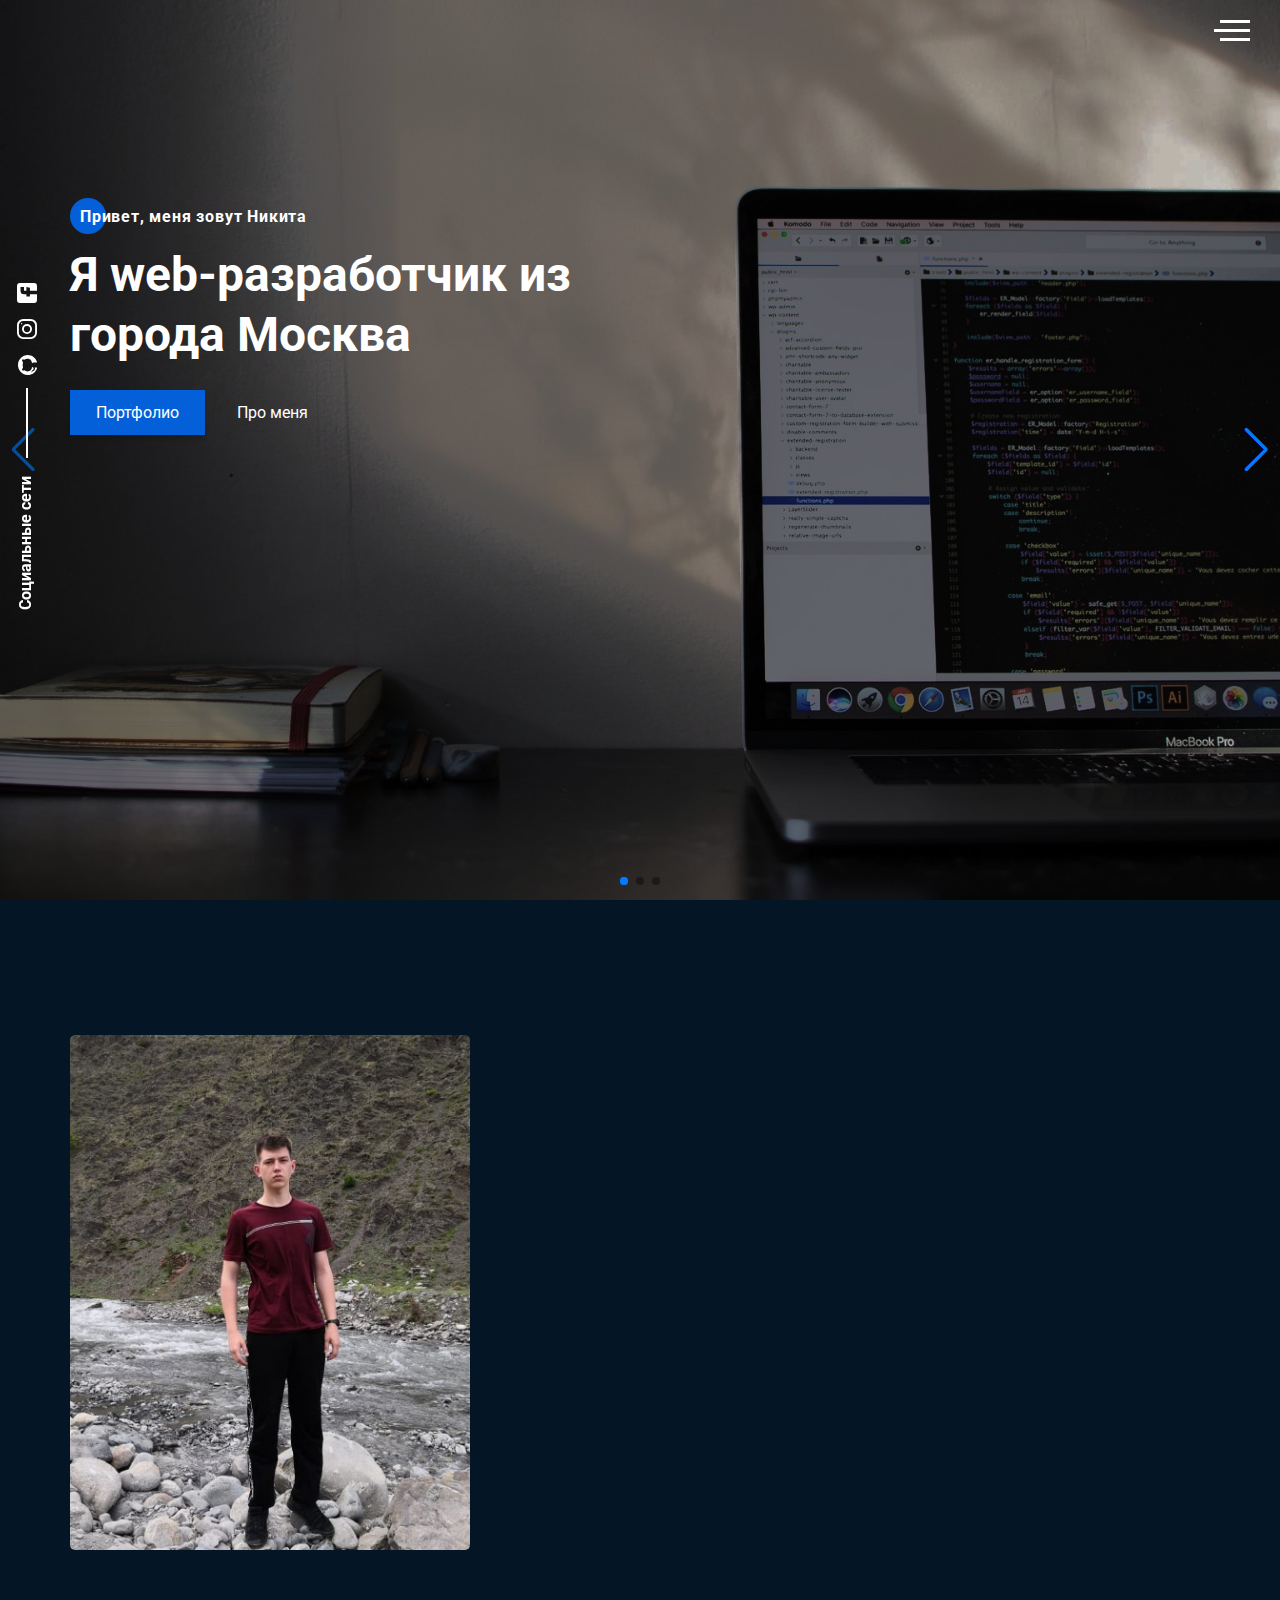
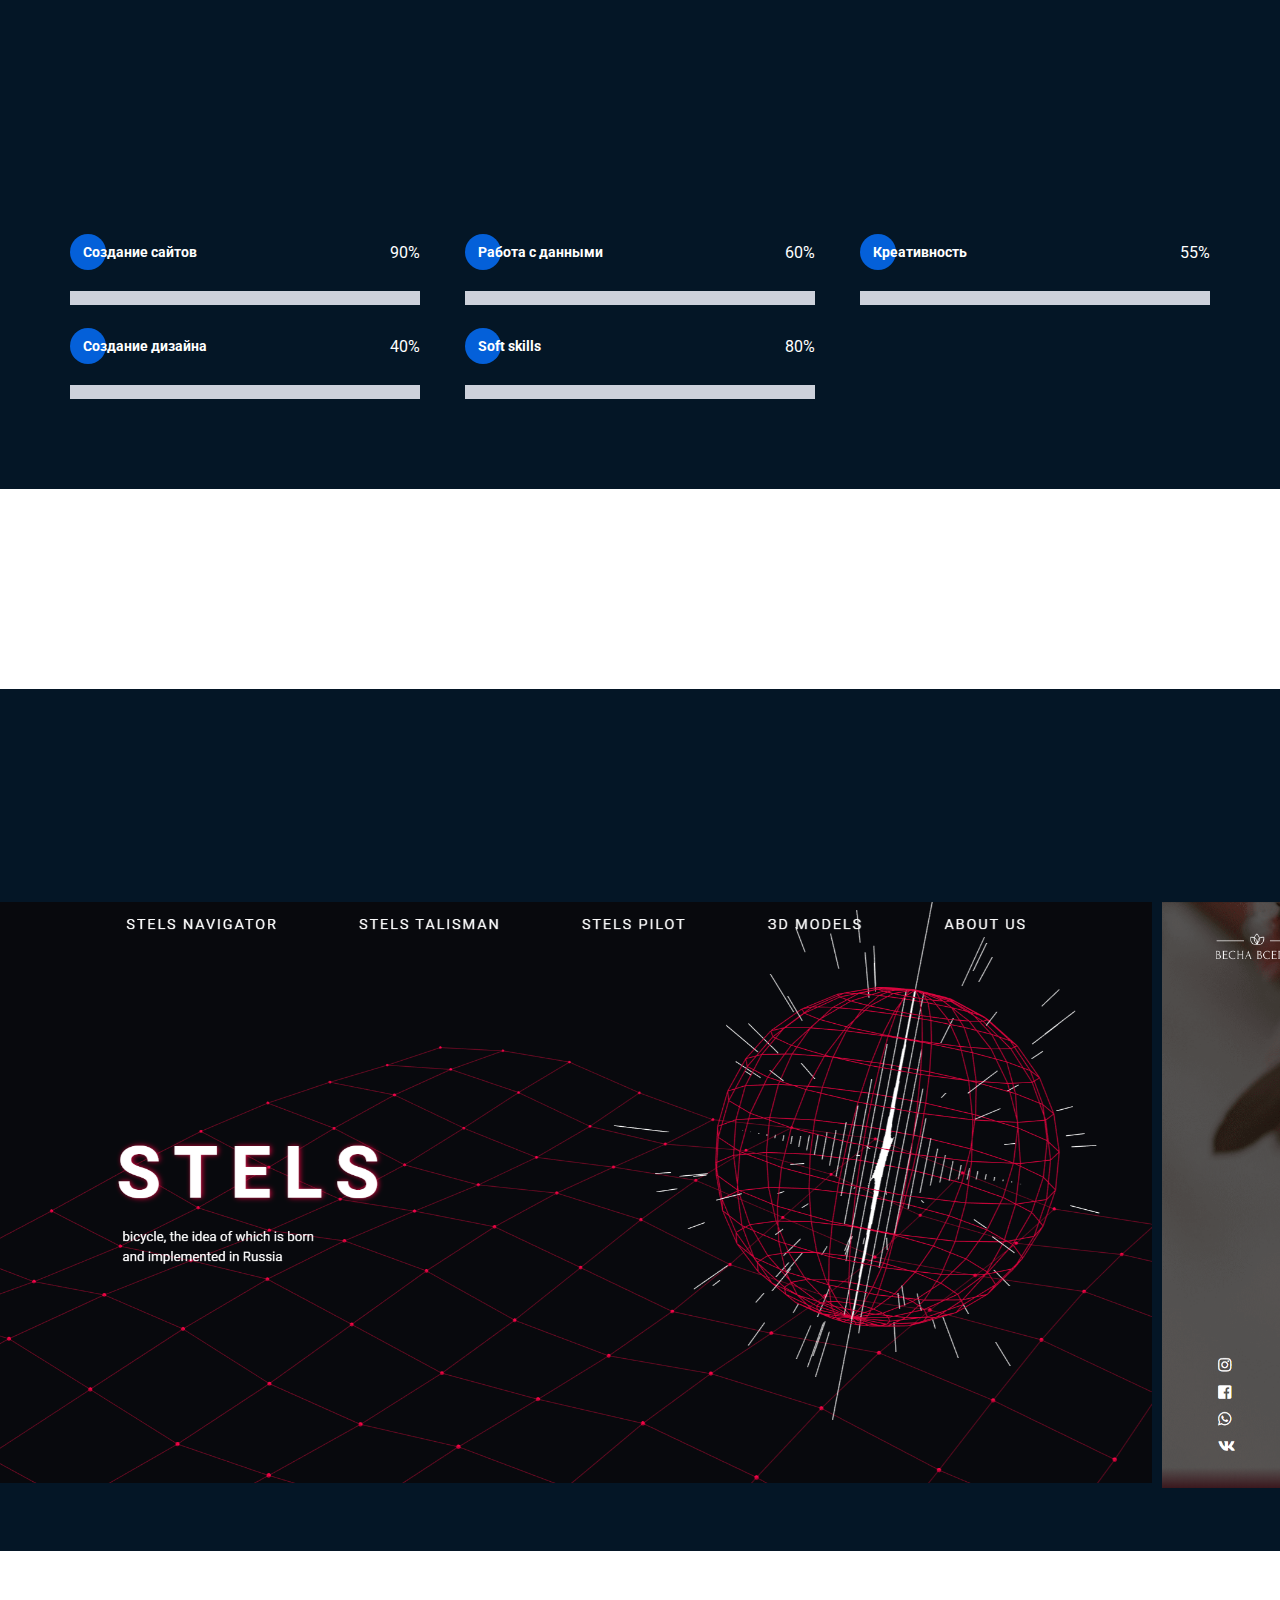
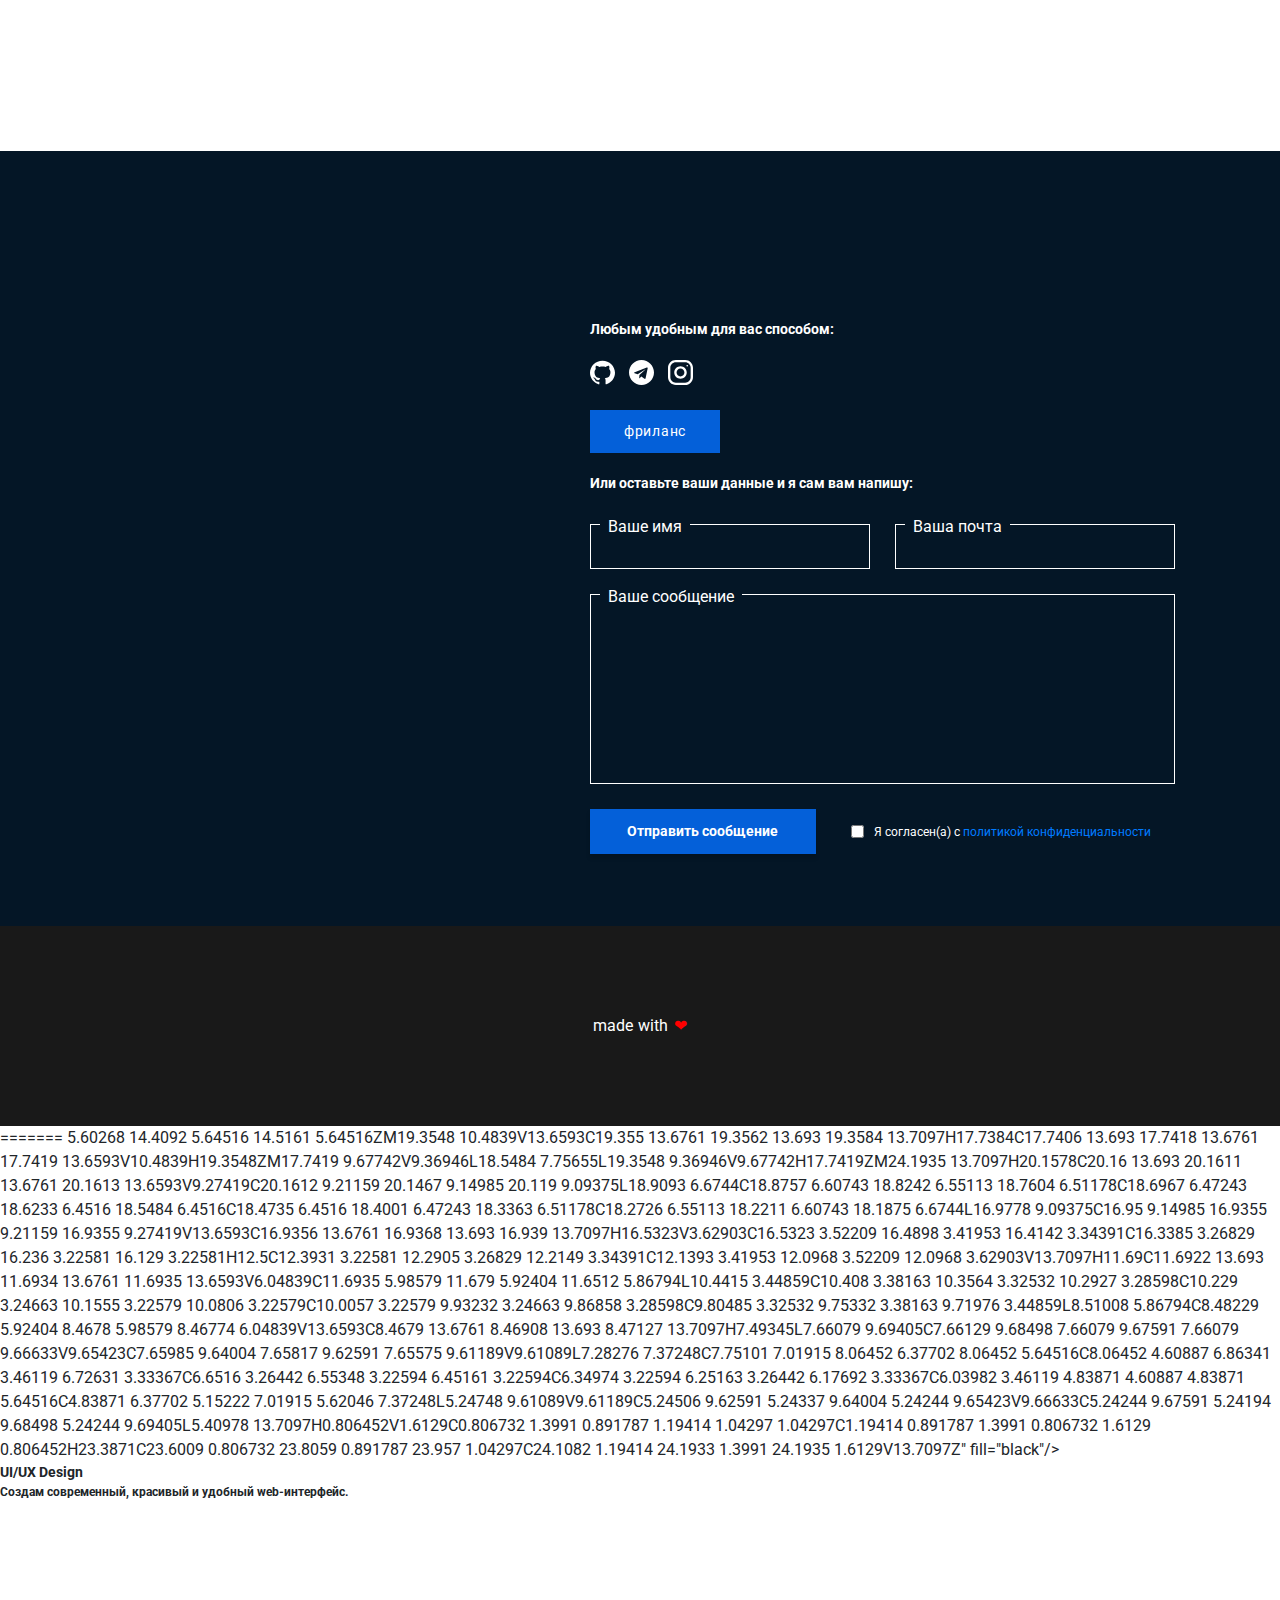
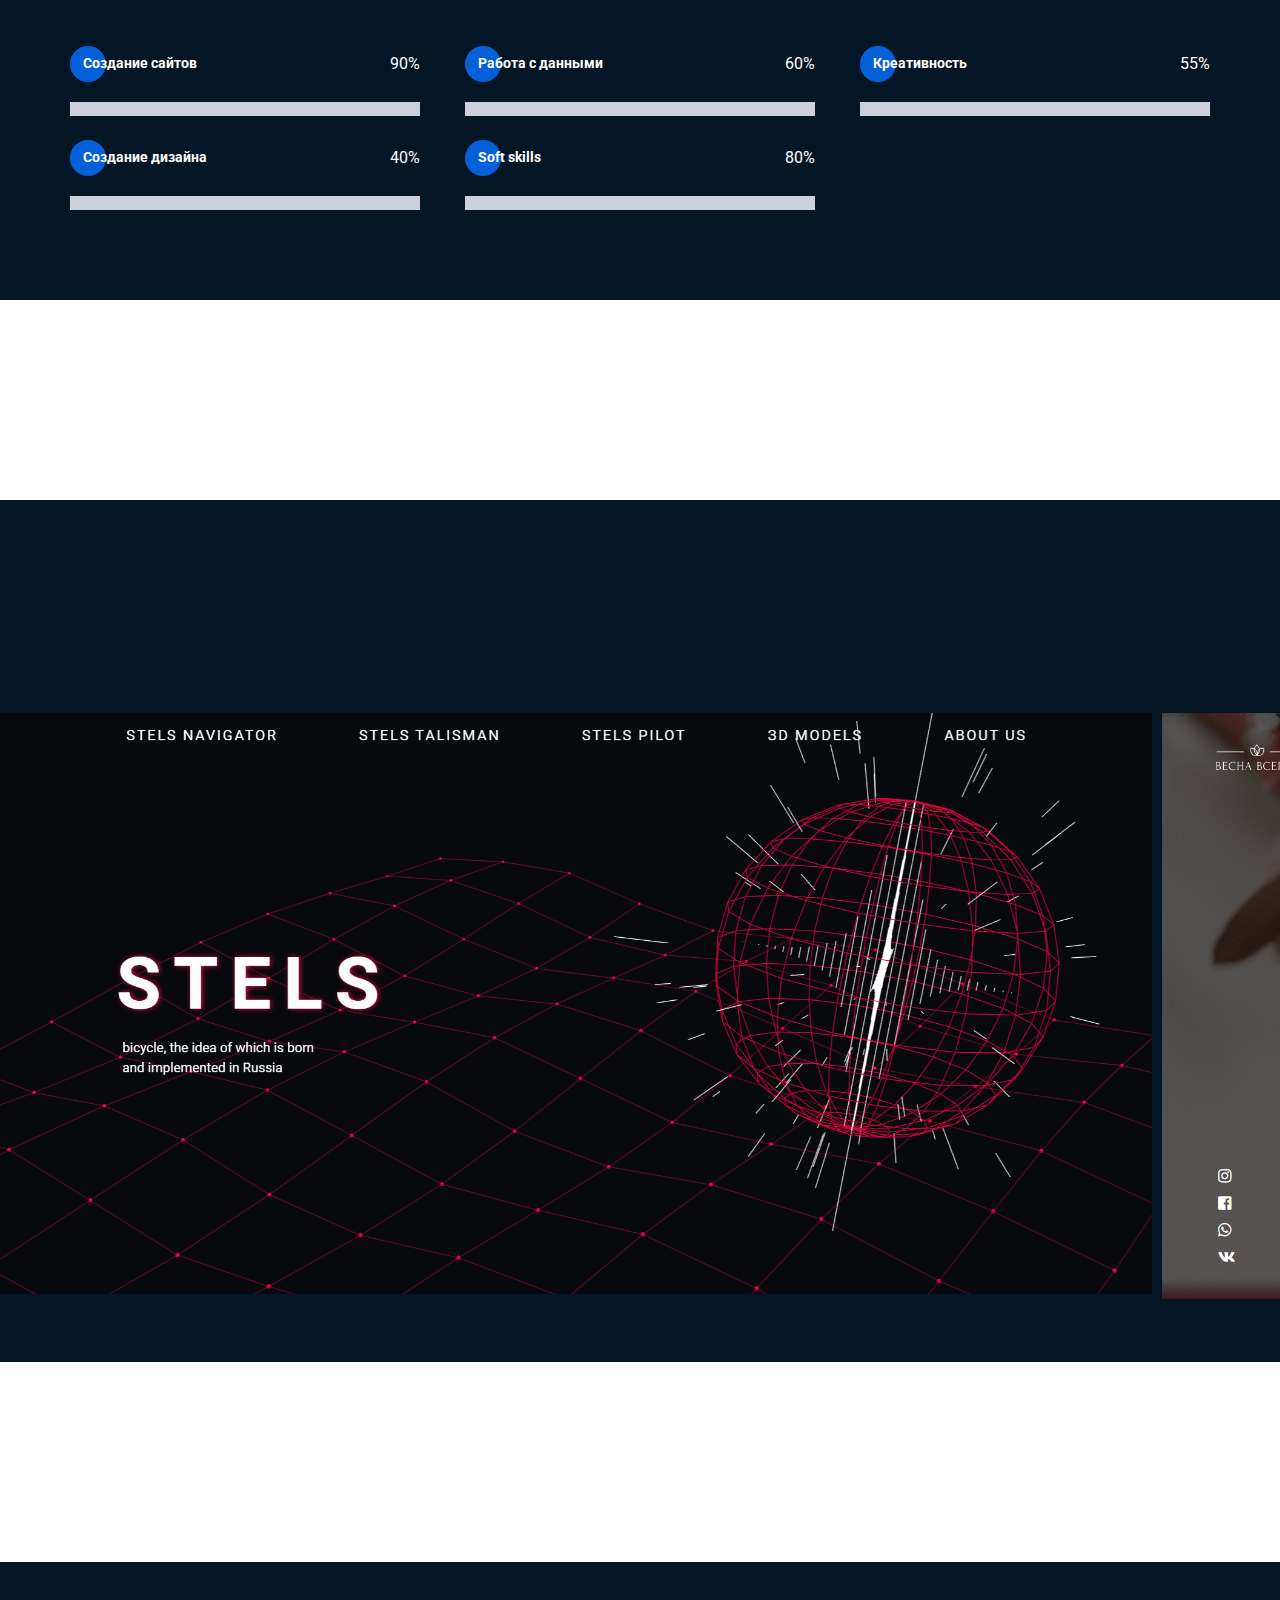
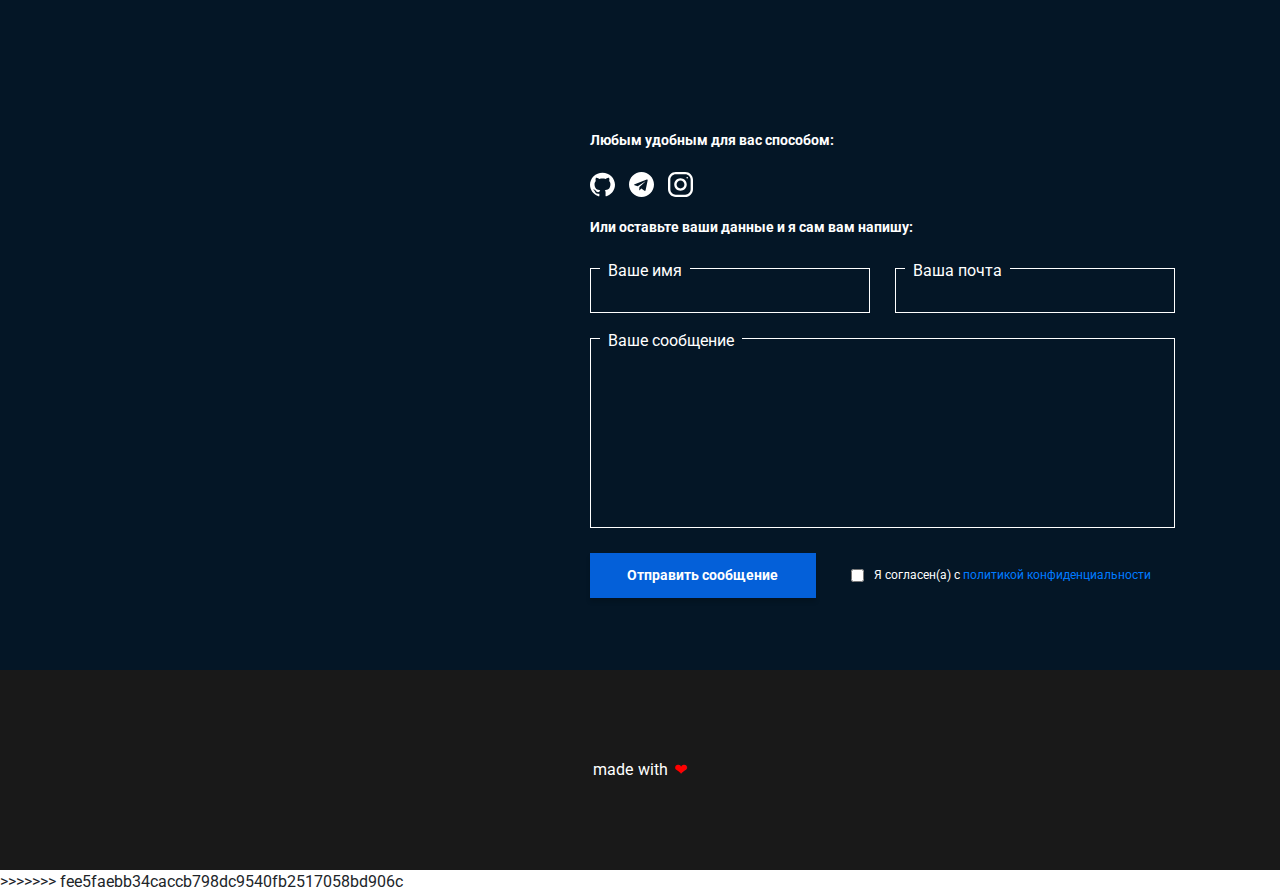
==== commit c53c38c9: "rep3" ====
--- a/index.html
+++ b/index.html
@@ -35,4 +35,8 @@
                                 11.6935C14.1129 11.8005 14.1554 11.9031 14.231 11.9787C14.3066 12.0543 14.4092 12.0968 14.5161 
                                 12.0968H15.7258V13.7097H12.9032V4.03226H15.7258V4.83871H14.5161C14.4092 4.83871 14.3066 4.88119 14.231 
                                 4.95681C14.1554 5.03243 14.1129 5.13499 14.1129 5.24194C14.1129 5.34888 14.1554 5.45144 14.231 5.52706C14.3066 
-                                5.60268 14.4092 5.64516 14.5161 5.64516ZM19.3548 10.4839V13.6593C19.355 13.6761 19.3562 13.693 19.3584 13.7097H17.7384C17.7406 13.693 17.7418 13.6761 17.7419 13.6593V10.4839H19.3548ZM17.7419 9.67742V9.36946L18.5484 7.75655L19.3548 9.36946V9.67742H17.7419ZM24.1935 13.7097H20.1578C20.16 13.693 20.1611 13.6761 20.1613 13.6593V9.27419C20.1612 9.21159 20.1467 9.14985 20.119 9.09375L18.9093 6.6744C18.8757 6.60743 18.8242 6.55113 18.7604 6.51178C18.6967 6.47243 18.6233 6.4516 18.5484 6.4516C18.4735 6.4516 18.4001 6.47243 18.3363 6.51178C18.2726 6.55113 18.2211 6.60743 18.1875 6.6744L16.9778 9.09375C16.95 9.14985 16.9355 9.21159 16.9355 9.27419V13.6593C16.9356 13.6761 16.9368 13.693 16.939 13.7097H16.5323V3.62903C16.5323 3.52209 16.4898 3.41953 16.4142 3.34391C16.3385 3.26829 16.236 3.22581 16.129 3.22581H12.5C12.3931 3.22581 12.2905 3.26829 12.2149 3.34391C12.1393 3.41953 12.0968 3.52209 12.0968 3.62903V13.7097H11.69C11.6922 13.693 11.6934 13.6761 11.6935 13.6593V6.04839C11.6935 5.98579 11.679 5.92404 11.6512 5.86794L10.4415 3.44859C10.408 3.38163 10.3564 3.32532 10.2927 3.28598C10.229 3.24663 10.1555 3.22579 10.0806 3.22579C10.0057 3.22579 9.93232 3.24663 9.86858 3.28598C9.80485 3.32532 9.75332 3.38163 9.71976 3.44859L8.51008 5.86794C8.48229 5.92404 8.4678 5.98579 8.46774 6.04839V13.6593C8.4679 13.6761 8.46908 13.693 8.47127 13.7097H7.49345L7.66079 9.69405C7.66129 9.68498 7.66079 9.67591 7.66079 9.66633V9.65423C7.65985 9.64004 7.65817 9.62591 7.65575 9.61189V9.61089L7.28276 7.37248C7.75101 7.01915 8.06452 6.37702 8.06452 5.64516C8.06452 4.60887 6.86341 3.46119 6.72631 3.33367C6.6516 3.26442 6.55348 3.22594 6.45161 3.22594C6.34974 3.22594 6.25163 3.26442 6.17692 3.33367C6.03982 3.46119 4.83871 4.60887 4.83871 5.64516C4.83871 6.37702 5.15222 7.01915 5.62046 7.37248L5.24748 9.61089V9.61189C5.24506 9.62591 5.24337 9.64004 5.24244 9.65423V9.66633C5.24244 9.67591 5.24194 9.68498 5.24244 9.69405L5.40978 13.7097H0.806452V1.6129C0.806732 1.3991 0.891787 1.19414 1.04297 1.04297C1.19414 0.891787 1.3991 0.806732 1.6129 0.806452H23.3871C23.6009 0.806732 23.8059 0.891787 23.957 1.04297C24.1082 1.19414 24.1933 1.3991 24.1935 1.6129V13.7097Z" fill="black"/></svg></div><div><div class="title title_fz14">UI/UX Design</div><div class="about__skills-txt">Создам современный, красивый и удобный web-интерфейс.</div></div></div></div></div></div></section><section class="parallax"></section><section class="resume" id="resume"><div class="container"><h2 class="title title_fz16 resume__title down _anim-items">Опыт</h2><div class="title title_fz36 resume__subtitle down _anim-items">Чем я буду полезен</div><div class="divider left _anim-items"></div><div class="resume__wrapper"><div class="resume__column"><h3 class="title title_fz20 resume__column-title left _anim-items">Образование</h3><ul><li class="down _anim-items"><div class="resume__item left _anim-items"><div class="resume__item-head"><div class="resume__item-icon"><svg width="21" height="25" viewBox="0 0 21 25" fill="none" xmlns="http://www.w3.org/2000/svg"><path d="M17.7169 16.333L16.2497 15.9022L13.0575 13.8172V13.3394C13.9817 12.6423 14.6164 11.5767 14.7343 10.3553C15.1978 10.2807 15.553 9.87789 15.553 9.39371V8.07999C15.553 8.07491 15.5524 8.06993 15.5522 8.06486V6.4007C15.7369 6.26847 15.854 6.05309 15.854 5.81149V4.28854L18.057 3.91329C18.4191 3.85162 18.6794 3.56407 18.705 3.19772C18.7305 2.83136 18.5126 2.51046 18.1626 2.39918L10.736 0.0369751C10.5811 -0.0123413 10.4174 -0.0122925 10.2625 0.0369263L2.83579 2.39918C2.48583 2.51046 2.26787 2.83136 2.2934 3.19767C2.30961 3.43043 2.42084 3.63112 2.59252 3.76256V5.75411H2.57436C2.15615 5.75411 1.81591 6.09435 1.81591 6.51256V7.50113L1.32631 10.3748C1.24169 10.8718 1.62451 11.3267 2.12988 11.3267H3.78754C4.29179 11.3267 4.67592 10.8729 4.59111 10.3747L4.10151 7.50113V6.51256C4.10151 6.09435 3.76127 5.75411 3.34306 5.75411H3.32495V3.97858L5.14594 4.28873V5.81149C5.14594 6.05206 5.26259 6.2671 5.44638 6.39952L5.44707 8.08014V9.39371C5.44707 9.87794 5.80219 10.2807 6.26572 10.3553C6.38364 11.576 7.01762 12.6411 7.94096 13.3383V13.8183L4.74946 15.9029L3.28339 16.3332C1.71459 16.7937 0.606879 18.2339 0.606879 19.9082V20.9996C0.606879 21.2018 0.770795 21.3658 0.97309 21.3658C1.17538 21.3658 1.3393 21.2019 1.3393 20.9996V19.9082C1.3393 18.5886 2.22353 17.4075 3.48969 17.0359L4.85571 16.635L10.313 19.8778C10.4238 19.9436 10.5704 19.9471 10.6872 19.8778L16.1448 16.6348L17.5107 17.0358C18.7767 17.4074 19.6609 18.5885 19.6609 19.9079V23.4449C19.6609 23.8986 19.2918 24.2677 18.8381 24.2677H17.224V22.6892C17.224 22.4869 17.0601 22.323 16.8578 22.323C16.6556 22.323 16.4916 22.4869 16.4916 22.6892V24.2677H4.50683V22.6892C4.50683 22.4869 4.34291 22.323 4.14062 22.323C3.93832 22.323 3.77441 22.4869 3.77441 22.6892V24.2677H2.16196C1.70829 24.2677 1.3392 23.8986 1.3392 23.4449V22.7114C1.3392 22.5092 1.17529 22.3452 0.972992 22.3452C0.770697 22.3452 0.606781 22.5091 0.606781 22.7114V23.4449C0.606781 24.3024 1.30439 25 2.16191 25H18.838C19.6956 25 20.3932 24.3024 20.3932 23.4449V19.9079C20.3932 18.2731 19.3232 16.8046 17.7169 16.333ZM3.78749 10.5943H2.12988C2.07866 10.5943 2.03959 10.5485 2.04828 10.4977L2.49116 7.8983H3.42621L3.86909 10.4977C3.87773 10.5484 3.83896 10.5943 3.78749 10.5943ZM3.36909 6.51256V7.16593H2.54824V6.51256C2.54824 6.49816 2.55991 6.48649 2.57431 6.48649H3.34296C3.35742 6.48644 3.36909 6.49816 3.36909 6.51256ZM9.19028 18.2213L9.33603 18.4453L5.59731 16.2237L7.97041 14.6737C8.07802 15.9364 8.49423 17.1515 9.19028 18.2213ZM9.18774 16.6404C10.0497 16.7629 10.9498 16.763 11.8123 16.6404C11.6456 17.0505 11.4402 17.4462 11.1958 17.8219L10.5 18.8914L9.80415 17.8219C9.55976 17.4462 9.35439 17.0505 9.18774 16.6404ZM11.8097 18.2213C12.5058 17.1515 12.922 15.9364 13.0295 14.6737L15.4026 16.2237L11.664 18.4453L11.8097 18.2213ZM13.9519 6.53707H14.8198V7.71373H14.389C14.1479 7.71373 13.9518 7.51764 13.9518 7.27657V6.53707H13.9519ZM3.05776 3.09713L10.4846 0.734827C10.4941 0.731799 10.5043 0.73175 10.514 0.734876L17.9408 3.09713C17.9561 3.10201 17.9771 3.10865 17.9745 3.14679C17.9718 3.18488 17.95 3.18854 17.9341 3.19127L15.4787 3.60948L14.5568 3.49547C14.3562 3.47062 14.1733 3.61329 14.1484 3.81398C14.1236 4.01471 14.2663 4.19752 14.4669 4.22233L15.1217 4.30333V5.8047L5.87832 5.80436V4.30328L9.66772 3.83439C10.2197 3.76617 10.7792 3.76617 11.3308 3.83439L12.765 4.01178C12.9657 4.03663 13.1486 3.89401 13.1734 3.69332C13.1983 3.49259 13.0557 3.30978 12.855 3.28492L11.4207 3.10753C10.8096 3.0319 10.1894 3.0319 9.57783 3.10753L5.5205 3.60958L3.0643 3.19127C3.04838 3.18854 3.02665 3.18488 3.02397 3.14679C3.02133 3.10865 3.04238 3.10197 3.05776 3.09713ZM6.17924 7.71373L6.17875 6.53707H7.04814V7.27662C7.04814 7.51764 6.85205 7.71378 6.61093 7.71378H6.17924V7.71373ZM6.98525 10.1671C6.9664 9.86886 6.71855 9.63527 6.42104 9.63527C6.28779 9.63527 6.17939 9.52687 6.17939 9.39366V8.44615H6.61093C7.25581 8.44615 7.78051 7.9215 7.78051 7.27662V6.53707H13.2194V7.27662C13.2194 7.9215 13.7441 8.44615 14.389 8.44615H14.8206V9.39366C14.8206 9.52687 14.7122 9.63527 14.5789 9.63527C14.2814 9.63527 14.0335 9.86886 14.0147 10.1671C13.898 12.0162 12.3542 13.4647 10.4999 13.4647C8.6457 13.4647 7.1019 12.0162 6.98525 10.1671ZM10.5 14.197C11.1513 14.197 11.7704 14.0481 12.3251 13.7833V14.0154C12.3251 14.6415 12.2406 15.2591 12.078 15.8548C11.0828 16.0446 9.95761 16.0523 8.92202 15.8548C8.75937 15.2592 8.6749 14.6416 8.6749 14.0154C8.6749 14.0076 8.67382 14.0001 8.67334 13.9924C8.67324 13.9909 8.67338 13.9894 8.67329 13.9879V13.7826C9.22841 14.0478 9.84804 14.197 10.5 14.197Z" fill="black"/></svg></div><h4 class="title title_fz14">Московский Политехнический Университет</h4><div class="resume__item-location">Диплом специалиста | Москва (2019-2024)</div></div><div class="resume__item-body">Студент второго курса специальности "Перспективные транспортные средства". Люблю и разбираюсь в автомобилях!</div></div></li><li class="down _anim-items"><div class="resume__item left _anim-items"><div class="resume__item-head"><div class="resume__item-icon"><svg width="25" height="24" viewBox="0 0 25 24" fill="none" xmlns="http://www.w3.org/2000/svg"><path d="M2.92969 14.954L1.06509 14.5426C0.518604 15.6452 0 16.8837 0 18.3105C0 19.7101 0.497607 20.9336 1.06509 22.0785L7.37305 20.687V23.4312L9.57031 22.3325L11.7676 23.4312V20.6884L18.0263 22.0792C18.5686 20.9853 19.0918 19.7435 19.0918 18.3105C19.0918 18.0636 19.0735 17.8177 19.0428 17.5781H25V0H2.92969V14.954ZM1.90088 20.394C1.71035 19.8902 1.46484 19.0898 1.46484 18.3105C1.46484 17.5312 1.7104 16.7307 1.90088 16.227L7.37305 17.4342V19.1869L1.90088 20.394ZM10.3027 21.061L9.57031 20.6948L8.83789 21.061V17.5781H10.3027V21.061ZM17.1913 20.3931L11.7676 19.1878V17.4332L17.1913 16.2279C17.3817 16.7318 17.627 17.5317 17.627 18.3105C17.627 19.0895 17.3817 19.8895 17.1913 20.3931ZM23.5352 1.46484V16.1133H18.7038C18.4637 15.3788 18.2701 15.0319 18.0263 14.5418L10.9548 16.1133H8.18535L4.39453 15.277V1.46484H23.5352Z" fill="black"/><path d="M8.83789 2.92969H19.0918V4.39453H8.83789V2.92969Z" fill="black"/><path d="M5.85938 8.78906H22.0703V10.2539H5.85938V8.78906Z" fill="black"/><path d="M8.83789 11.7188H19.0918V13.1836H8.83789V11.7188Z" fill="black"/><path d="M10.3027 5.85938H11.7676V7.32422H10.3027V5.85938Z" fill="black"/><path d="M13.2324 5.85938H14.6973V7.32422H13.2324V5.85938Z" fill="black"/><path d="M16.1621 5.85938H17.627V7.32422H16.1621V5.85938Z" fill="black"/></svg></div><h4 class="title title_fz14">Курсы</h4><div class="resume__item-location">Курсы по разработке</div></div><div class="resume__item-body">Курсы от Ивана Петреченко: "Web-разработчик 2020", "JavaScript+React с нуля до результата";<br>Интерактивные курсы HTML Academy;<br>Курс по верстке и видеоруки от канала "Фрилансер по жизни";<br>Курс ReactJS от Владилена Минина и его видеоруки на youtube;<br></div></div></li></ul></div><div class="resume__column"><h3 class="title title_fz20 resume__column-title right _anim-items">Опыт работы</h3><ul><li class="down _anim-items"><div class="resume__item right _anim-items"><div class="resume__item-head"><div class="resume__item-icon"><svg width="25" height="25" viewBox="0 0 25 25" fill="none" xmlns="http://www.w3.org/2000/svg"><path d="M22.5 3.75H11.25V4.58333H22.5V3.75Z" fill="black"/><path d="M18.3333 5.41663H11.25V6.24996H18.3333V5.41663Z" fill="black"/><path d="M18.3333 7.08337H11.25V7.91671H18.3333V7.08337Z" fill="black"/><path d="M22.5 2.08337H14.5833V2.91671H22.5V2.08337Z" fill="black"/><path d="M13.75 2.08337H12.9167V2.91671H13.75V2.08337Z" fill="black"/><path d="M12.9166 16.6666H12.0833V17.5H12.9166V16.6666Z" fill="black"/><path d="M6.96124 2.79461L6.37207 2.20544L5.53874 3.03878C5.37608 3.20149 5.37608 3.46524 5.53874 3.62794L6.37207 4.46128L6.96124 3.87211L6.42249 3.33336L6.96124 2.79461Z" fill="black"/><path d="M10.2946 3.03878L9.46124 2.20544L8.87207 2.79461L9.41082 3.33336L8.87207 3.87211L9.46124 4.46128L10.2946 3.62794C10.4572 3.46524 10.4572 3.20149 10.2946 3.03878Z" fill="black"/><path d="M7.93836 1.95105L7.10425 4.45101L7.89435 4.71463L8.72846 2.21467L7.93836 1.95105Z" fill="black"/><path d="M21.6667 12.9167V9.58333H20.8334V12.9167H20V8.75H19.1667V12.9167H18.3334V10.8333H17.5V12.9167H16.6667V10.4167H15.8334V12.9167H15V11.25H14.1667V12.9167H13.3334V13.75H22.5V12.9167H21.6667Z" fill="black"/><path d="M22.0835 0H2.91675C1.53659 0.00135417 0.418102 1.11984 0.416748 2.5V10.6775V10.6812V15.4167V16.6667C0.418102 18.0468 1.53659 19.1653 2.91675 19.1667H8.07591L6.40925 22.5H4.16675C3.47638 22.5 2.91675 23.0596 2.91675 23.75C2.91675 24.4404 3.47638 25 4.16675 25H20.8335C21.5238 25 22.0835 24.4404 22.0835 23.75C22.0835 23.0596 21.5238 22.5 20.8335 22.5H18.591L16.9243 19.1667H22.0835C23.4636 19.1653 24.5821 18.0468 24.5835 16.6667V2.5C24.5821 1.11984 23.4636 0.00135417 22.0835 0ZM1.25008 5.8625L2.19716 6.99C2.27633 7.08432 2.39321 7.13875 2.51633 7.13875H3.79175C3.91487 7.13875 4.03175 7.08432 4.11091 6.99L5.05841 5.8625L5.99341 6.16625L6.09675 7.63417C6.10529 7.75693 6.16768 7.86964 6.26716 7.94208L7.29925 8.69208C7.39909 8.76417 7.52555 8.7887 7.64508 8.75917L9.0755 8.40375L9.65383 9.19917L8.87425 10.4492C8.80966 10.554 8.79472 10.6819 8.83341 10.7987L9.228 12.0117C9.26597 12.1286 9.35362 12.2229 9.46758 12.2692L10.8335 12.8229V13.8062L9.46675 14.36C9.35253 14.406 9.26472 14.5006 9.22716 14.6179L9.10216 15H6.70175C7.6355 13.045 6.80758 10.7032 4.85258 9.76943C3.7043 9.22099 2.36128 9.26359 1.25008 9.88375V5.8625ZM1.25008 10.875C2.59779 9.82359 4.54268 10.0638 5.59404 11.4116C6.40581 12.4521 6.46847 13.8929 5.75008 15H1.25008V10.875ZM20.8335 23.3333C21.0636 23.3333 21.2501 23.5199 21.2501 23.75C21.2501 23.9801 21.0636 24.1667 20.8335 24.1667H4.16675C3.93664 24.1667 3.75008 23.9801 3.75008 23.75C3.75008 23.5199 3.93664 23.3333 4.16675 23.3333H20.8335ZM17.6593 22.5H7.34091L9.00758 19.1667H15.9926L17.6593 22.5ZM23.7501 16.6667C23.7501 17.5871 23.0039 18.3333 22.0835 18.3333H2.91675C1.99628 18.3333 1.25008 17.5871 1.25008 16.6667V15.8333H5.96758H5.97133H23.7501V16.6667ZM23.7501 15H10.1064L11.4068 14.4729C11.5639 14.4092 11.6667 14.2566 11.6668 14.0871V12.5417C11.6668 12.372 11.564 12.2192 11.4068 12.1554L9.95841 11.5696L9.68425 10.7258L10.5101 9.40083C10.5997 9.25688 10.5931 9.07302 10.4935 8.93583L9.58508 7.68583C9.48534 7.54849 9.31232 7.48536 9.14758 7.52625L7.63258 7.90125L6.91675 7.38125L6.80716 5.82708C6.79524 5.65766 6.68164 5.5124 6.52008 5.46L5.05133 4.9825C4.88972 4.93104 4.71305 4.98182 4.60341 5.11125L3.6005 6.305H2.71175L1.70841 5.11125C1.59873 4.98167 1.4218 4.93083 1.26008 4.9825L1.25008 4.98625V2.5C1.25008 1.57953 1.99628 0.833333 2.91675 0.833333H22.0835C23.0039 0.833333 23.7501 1.57953 23.7501 2.5V15Z" fill="black"/></svg></div><h4 class="title title_fz14">Фриланс</h4><div class="resume__item-location">Разработка и верстка сайтов на фрилансе и для учебы (2020)</div></div><div class="resume__item-body">Верстка и дизайн продающих лэндингов, интернет-магазинов и single-page приложений</div></div></li></ul></div></div></div></section><section class="parallax"></section><section class="skills" id="skills"><div class="container"><h2 class="title title_fz16 skills__title down _anim-items">Навыки</h2><div class="title title_fz36 skills__subtitle down _anim-items">Что я использую в работе</div><div class="divider left _anim-items"></div><div class="skills__cards"><div class="skills__cards-item card1 down _anim-items"><div class="skills__cards-icon"><svg width="46" height="65" viewBox="0 0 46 65" fill="none" xmlns="http://www.w3.org/2000/svg"><path d="M4.16571 59.7792L0 12.7739H45.7746L41.6044 59.7718L22.8592 64.9999L4.16571 59.7792Z" fill="#E53D20"/><path d="M22.8872 61.0039L38.0342 56.7793L41.5979 16.6174H22.8872V61.0039Z" fill="#F15123"/><path d="M22.8873 34.0512H15.3044L14.7806 28.1477H22.8873V22.3826H22.8675H8.51782L8.65504 23.9293L10.0635 39.816H22.8873V34.0512Z" fill="#EDEDED"/><path d="M22.8874 49.0233L22.8623 49.0301L16.4803 47.2963L16.0721 42.6985H12.971H10.3196L11.1225 51.7504L22.861 55.0287L22.8874 55.0213V49.0233Z" fill="#EDEDED"/><path d="M4.25879 0H7.17102V2.89452H9.8349V0H12.7473V8.76534H9.83502V5.83025H7.17115V8.76534H4.259V0H4.25879Z" fill="white"/><path d="M16.577 2.90674H14.0132V0H22.0542V2.90674H19.4893V8.76534H16.5772V2.90674H16.577Z" fill="white"/><path d="M23.3303 0H26.3669L28.2348 3.07986L30.1008 0H33.1386V8.76534H30.2384V4.42075L28.2348 7.53735H28.1848L26.1798 4.42075V8.76534H23.3303V0Z" fill="white"/><path d="M34.5879 0H37.5009V5.86806H41.5962V8.76534H34.5879V0Z" fill="white"/><path d="M22.8674 34.051V39.8158H29.9238L29.2587 47.2926L22.8674 49.0281V55.0258L34.6152 51.7503L34.7013 50.7764L36.048 35.599L36.1878 34.051H34.6436H22.8674Z" fill="white"/><path d="M22.8674 22.3828V28.1478H36.6909H36.7092L36.8242 26.8519L37.0853 23.9294L37.2223 22.3828H22.8674Z" fill="white"/></svg></div><div class="skills__cards-title title title_fz14">HTML5</div><div class="skills__cards-descr">Именно он создает каркас вашего сайта или приложения, а пятая версия позволит мне создавать более SEO-оптимизированную структуру вашего продукта</div></div><div class="skills__cards-item card2 down _anim-items"><div class="skills__cards-icon"><svg width="54" height="73" viewBox="0 0 54 73" fill="none" xmlns="http://www.w3.org/2000/svg"><g clip-path="url(#clip0)" filter="url(#filter0_d)"><path d="M26.9719 65L8.18634 59.7793L4 12.7742H50.0001L45.8093 59.7722L26.9719 65Z" fill="#4353AD"/><path d="M42.2217 56.7794L45.8026 16.6177H27V61.0039L42.2217 56.7794Z" fill="#485FB5"/><path d="M26.9999 49.0236L26.9746 49.0301L20.5612 47.2965L20.1512 42.6988H14.3703L15.177 51.7506L26.9734 55.0289L26.9999 55.0216V49.0236ZM12.5598 22.3828L13.0833 28.1477H26.9999V22.3828H12.5598ZM13.5969 34.0511L14.113 39.8161H26.9999V34.0511H13.5969Z" fill="#EDEDED"/><path d="M31.5654 0H38.5403V2.53899H34.4824V3.04703H38.5403V8.88666H31.5654V6.22046H35.6236V5.71282H31.5656V0H31.5654ZM23.1956 0H30.1703V2.53899H26.1124V3.04703H30.1703V8.88666H23.1958V6.22046H27.2538V5.71282H23.1955V0H23.1956ZM14.8259 0H21.8005V2.91982H17.7427V5.84003H21.8009V8.75985H14.8259V0Z" fill="white"/><path d="M40.3662 34.0511L41.4057 22.3828H26.9802V28.1476H35.0947L34.5708 34.0511H26.9802V39.8161H34.0715L33.4026 47.2931L26.98 49.0283V55.026L38.7856 51.7506L38.872 50.7768L40.2257 35.5991L40.3662 34.0511Z" fill="white"/></g><defs><filter id="filter0_d" x="0" y="0" width="54" height="73" filterUnits="userSpaceOnUse" color-interpolation-filters="sRGB"><feFlood flood-opacity="0" result="BackgroundImageFix"/><feColorMatrix in="SourceAlpha" type="matrix" values="0 0 0 0 0 0 0 0 0 0 0 0 0 0 0 0 0 0 127 0"/><feOffset dy="4"/><feGaussianBlur stdDeviation="2"/><feColorMatrix type="matrix" values="0 0 0 0 0 0 0 0 0 0 0 0 0 0 0 0 0 0 0.25 0"/><feBlend mode="normal" in2="BackgroundImageFix" result="effect1_dropShadow"/><feBlend mode="normal" in="SourceGraphic" in2="effect1_dropShadow" result="shape"/></filter><clipPath id="clip0"><rect width="46" height="65" fill="white" transform="translate(4)"/></clipPath></defs></svg></div><div class="skills__cards-title title title_fz14">CSS3</div><div class="skills__cards-descr">Этот язык стилей позволяет мне создавать абсолютно любой внешний вид вашего сайта или приложения. Все ограничивается только вашей фантазией!</div></div><div class="skills__cards-item card3 down _anim-items"><div class="skills__cards-icon"><svg width="65" height="65" viewBox="0 0 65 65" fill="none" xmlns="http://www.w3.org/2000/svg"><path d="M0 0H65V65H0V0Z" fill="#F7DF1E"/><path d="M17.0909 54.3188L22.0651 51.3084C23.0247 53.0099 23.8977 54.4495 25.9916 54.4495C27.9988 54.4495 29.2642 53.6643 29.2642 50.6104V29.8413H35.3726V50.6967C35.3726 57.0234 31.6641 59.9031 26.2535 59.9031C21.367 59.9031 18.5306 57.3723 17.0908 54.3183" fill="black"/><path d="M38.6904 53.6641L43.664 50.7844C44.9733 52.9226 46.675 54.4932 49.6854 54.4932C52.2164 54.4932 53.8303 53.2278 53.8303 51.4825C53.8303 49.3881 52.1724 48.6463 49.3799 47.425L47.8532 46.7701C43.4461 44.8943 40.5227 42.5382 40.5227 37.564C40.5227 32.9826 44.0132 29.4919 49.4674 29.4919C53.3507 29.4919 56.1431 30.8447 58.15 34.3789L53.394 37.433C52.3468 35.557 51.2127 34.8153 49.4675 34.8153C47.6786 34.8153 46.544 35.9497 46.544 37.433C46.544 39.2656 47.6786 40.0075 50.2962 41.142L51.8232 41.7964C57.0154 44.0218 59.9389 46.2904 59.9389 51.3952C59.9389 56.8932 55.6194 59.9035 49.8164 59.9035C44.1443 59.9035 40.4791 57.1984 38.6905 53.6641" fill="black"/></svg></div><div class="skills__cards-title title title_fz14">JavaScript</div><div class="skills__cards-descr">Этот язык программирования позволяет оживить все что угодно: слайдеры, окна, подсказки, вкладки, получение данных от сервера и многое другое</div></div><div class="skills__cards-item card4 down _anim-items"><div class="skills__cards-icon"><svg width="72" height="65" viewBox="0 0 72 65" fill="none" xmlns="http://www.w3.org/2000/svg"><path d="M0.212158 32.4294C0.212158 37.8596 5.4891 42.9288 13.8087 45.7861C12.1474 54.1903 13.5109 60.9639 18.0655 63.6034C22.7471 66.3162 29.7216 64.4383 36.3413 58.624C42.7939 64.2036 49.3155 66.3995 53.8658 63.7525C58.5429 61.0319 59.9655 53.7988 58.2582 45.1323C66.9235 42.2536 71.7706 37.931 71.7706 32.4294C71.7706 27.1252 66.4838 22.5363 58.2765 19.6972C60.1145 10.6726 58.5571 4.0633 53.814 1.31488C49.2412 -1.33477 42.6439 0.974673 36.0963 6.70042C29.2847 0.622993 22.7525 -1.23252 18.014 1.52391C13.4456 4.18109 12.142 11.0779 13.8087 19.6376C5.77002 22.4539 0.212158 27.1464 0.212158 32.4294Z" fill="#041626"/><path d="M56.5381 22.5166C55.8789 22.2885 55.1958 22.0728 54.4924 21.8688C54.608 21.3947 54.7141 20.9267 54.8084 20.4667C56.357 12.9133 55.3445 6.82827 51.887 4.82481C48.5718 2.90376 43.1499 4.90677 37.674 9.69525C37.1475 10.1557 36.6194 10.6432 36.0916 11.1541C35.7399 10.8161 35.3888 10.4894 35.0386 10.177C29.2998 5.0568 23.5474 2.8991 20.0934 4.90836C16.7813 6.83498 15.8004 12.5555 17.1944 19.7139C17.329 20.4053 17.4863 21.1114 17.6643 21.8293C16.8501 22.0616 16.0642 22.3091 15.3122 22.5725C8.58403 24.9296 4.28711 28.6237 4.28711 32.4554C4.28711 36.4129 8.89986 40.3823 15.9078 42.7892C16.4608 42.9791 17.0346 43.1587 17.626 43.3292C17.4341 44.1057 17.2671 44.8665 17.1269 45.6086C15.7978 52.6428 16.8358 58.2282 20.1391 60.1427C23.5511 62.1198 29.2774 60.0875 34.8533 55.1899C35.294 54.8028 35.7363 54.3922 36.1794 53.9619C36.7537 54.5176 37.3271 55.0435 37.8974 55.5368C43.2984 60.207 48.6327 62.0928 51.933 60.173C55.3416 58.1902 56.4493 52.1902 55.0112 44.8902C54.9013 44.3326 54.7735 43.7631 54.6299 43.1834C55.0321 43.0639 55.4269 42.9406 55.8118 42.8124C63.0972 40.3869 67.8373 36.4658 67.8373 32.4554C67.8373 28.6098 63.4018 24.8908 56.5381 22.5166Z" fill="#53C1DE"/><path d="M54.9579 40.2229C54.6104 40.3385 54.2538 40.4502 53.8905 40.5586C53.0862 38.0001 52.0008 35.2795 50.6724 32.4687C51.94 29.7248 52.9835 27.039 53.7653 24.4971C54.4154 24.6861 55.0464 24.8855 55.6544 25.0959C61.5352 27.1302 65.1224 30.1379 65.1224 32.4554C65.1224 34.924 61.2483 38.1285 54.9579 40.2229ZM52.3478 45.4199C52.9837 48.6479 53.0746 51.5663 52.6533 53.8478C52.2748 55.8979 51.5137 57.2647 50.5725 57.8121C48.5698 58.977 44.2868 57.4628 39.6679 53.4689C39.1384 53.011 38.605 52.5222 38.07 52.0048C39.8606 50.0369 41.6503 47.7491 43.3969 45.2084C46.4691 44.9344 49.3716 44.4866 52.0038 43.8752C52.1334 44.4007 52.2486 44.916 52.3478 45.4199ZM25.9527 57.6108C23.996 58.3052 22.4375 58.3251 21.4955 57.7793C19.4909 56.6175 18.6576 52.133 19.7943 46.1174C19.9245 45.4284 20.0795 44.7208 20.2581 43.9974C22.8614 44.5758 25.7426 44.9921 28.8222 45.2429C30.5806 47.7291 32.422 50.0144 34.2776 52.0153C33.8721 52.4086 33.4683 52.783 33.0667 53.1358C30.6011 55.3015 28.1302 56.838 25.9527 57.6108ZM16.7857 40.2078C13.6869 39.1436 11.1278 37.7604 9.37369 36.251C7.7975 34.8946 7.00171 33.548 7.00171 32.4554C7.00171 30.1301 10.4517 27.1643 16.2057 25.1484C16.9039 24.9038 17.6348 24.6733 18.3932 24.4568C19.1884 27.0561 20.2316 29.7737 21.4905 32.5218C20.2153 35.3107 19.1573 38.0716 18.3543 40.7013C17.8136 40.5452 17.2897 40.3808 16.7857 40.2078ZM19.8586 19.19C18.6642 13.0568 19.4574 8.43022 21.4534 7.26925C23.5795 6.03246 28.2808 7.79586 33.2358 12.2169C33.5526 12.4994 33.8706 12.7952 34.1894 13.1012C32.343 15.0934 30.5185 17.3615 28.7757 19.833C25.7869 20.1114 22.9259 20.5585 20.2954 21.1573C20.13 20.4888 19.9835 19.8321 19.8586 19.19ZM47.2713 25.9916C46.6424 24.9002 45.9969 23.8346 45.3387 22.7981C47.3664 23.0556 49.3091 23.3975 51.1335 23.8159C50.5857 25.5798 49.9031 27.424 49.0995 29.3146C48.523 28.2149 47.9133 27.1061 47.2713 25.9916ZM36.0924 15.0508C37.3446 16.4139 38.5987 17.9359 39.8321 19.5872C38.5892 19.5283 37.3308 19.4976 36.0621 19.4976C34.8054 19.4976 33.5563 19.5276 32.3211 19.5855C33.5557 17.9496 34.8206 16.4296 36.0924 15.0508ZM24.842 26.0105C24.2138 27.1049 23.6154 28.2077 23.048 29.3125C22.2575 27.4285 21.5811 25.5759 21.0286 23.7871C22.8418 23.3793 24.7754 23.046 26.7901 22.7933C26.1227 23.8393 25.4718 24.9128 24.842 26.0102V26.0105ZM26.8481 42.3121C24.7665 42.0787 22.8039 41.7625 20.9912 41.366C21.5525 39.5452 22.2438 37.6531 23.0511 35.7285C23.62 36.8325 24.2207 37.9357 24.8527 39.0326H24.8528C25.4966 40.1501 26.1636 41.2447 26.8481 42.3121ZM36.1675 50.0523C34.8808 48.6573 33.5974 47.1142 32.3439 45.4543C33.5607 45.5023 34.8013 45.5269 36.0621 45.5269C37.3574 45.5269 38.6379 45.4975 39.8983 45.4412C38.6608 47.1309 37.4113 48.6764 36.1675 50.0523ZM49.1254 35.6304C49.9748 37.5758 50.6908 39.4581 51.2594 41.2478C49.4168 41.6702 47.4274 42.0104 45.3313 42.2632C45.991 41.2127 46.6422 40.1288 47.2821 39.0139C47.9295 37.8858 48.5442 36.7561 49.1254 35.6304ZM44.9305 37.651C43.9371 39.3818 42.9172 41.034 41.8818 42.5936C39.996 42.7291 38.0478 42.7989 36.0621 42.7989C34.0845 42.7989 32.1608 42.7372 30.3083 42.6164C29.2312 41.0363 28.1892 39.3792 27.2021 37.6659H27.2023C26.2179 35.9573 25.3118 34.2342 24.4908 32.5209C25.3115 30.8035 26.2152 29.0785 27.1941 27.373L27.1938 27.3733C28.1753 25.6632 29.2081 24.0142 30.2753 22.444C32.1653 22.3004 34.1034 22.2255 36.062 22.2255H36.0621C38.0296 22.2255 39.9701 22.301 41.8596 22.4458C42.9104 24.0045 43.9363 25.6482 44.9216 27.3585C45.918 29.0881 46.8334 30.8016 47.6612 32.4821C46.8359 34.1915 45.9225 35.9223 44.9305 37.651ZM50.5309 7.18809C52.659 8.42124 53.4866 13.3945 52.1495 19.9161C52.0642 20.3322 51.9682 20.7561 51.8639 21.1856C49.2273 20.5743 46.3643 20.1194 43.3667 19.8369C41.6205 17.3382 39.811 15.0666 37.9946 13.0999C38.483 12.6279 38.9706 12.1778 39.4562 11.753C44.1479 7.65025 48.533 6.03041 50.5309 7.18809Z" fill="#041626"/><path d="M36.0623 26.7532C39.1964 26.7532 41.7371 29.3061 41.7371 32.4554C41.7371 35.6046 39.1964 38.1576 36.0623 38.1576C32.9282 38.1576 30.3875 35.6046 30.3875 32.4554C30.3875 29.3061 32.9282 26.7532 36.0623 26.7532Z" fill="#53C1DE"/></svg></div><div class="skills__cards-title title title_fz14">ReactJS</div><div class="skills__cards-descr">Эта библиотека позволяет создавать web-приложения. Мы можем создать максимально интерактивный продукт именно под ваши цели</div></div></div><div class="skills__charts _anim-items"><div class="skills__charts-item"><div class="skills__charts-head"><h4 class="skills__charts-title title_fz14">Создание сайтов</h4><div class="skills__charts-percent">90%</div></div><div class="skills__charts-body"><div class="skills__charts-body-percent"></div></div></div><div class="skills__charts-item"><div class="skills__charts-head"><h4 class="skills__charts-title title_fz14">Работа с данными</h4><div class="skills__charts-percent">60%</div></div><div class="skills__charts-body"><div class="skills__charts-body-percent"></div></div></div><div class="skills__charts-item"><div class="skills__charts-head"><h4 class="skills__charts-title title_fz14">Креативность</h4><div class="skills__charts-percent">55%</div></div><div class="skills__charts-body"><div class="skills__charts-body-percent"></div></div></div><div class="skills__charts-item"><div class="skills__charts-head"><h4 class="skills__charts-title title_fz14">Создание дизайна</h4><div class="skills__charts-percent">40%</div></div><div class="skills__charts-body"><div class="skills__charts-body-percent"></div></div></div><div class="skills__charts-item"><div class="skills__charts-head"><h4 class="skills__charts-title title_fz14">Soft skills</h4><div class="skills__charts-percent">80%</div></div><div class="skills__charts-body"><div class="skills__charts-body-percent"></div></div></div></div></div></section><section class="parallax"></section><section class="portfolio" id="portfolio"><div class="container"><h2 class="title title_fz16 portfolio__title down _anim-items _anim-no-hide">Портфолио</h2><div class="title title_fz36 portfolio__subtitle right _anim-items _anim-no-hide">Мои работы</div><div class="divider left _anim-items _anim-no-hide"></div></div><div class="swiper-container portfolio__slider"><!-- Additional required wrapper --><div class="swiper-wrapper"><!-- Slides --><div class="swiper-slide portfolio__slide"><a href="https://h3ikkinen.github.io/stels/" target="_blank" target="_blank"><img src="img/works/stels_intro.png" alt="work1"></a></div><div class="swiper-slide portfolio__slide"><a href="https://h3ikkinen.github.io/floristry/index.html" target="_blank" target="_blank"><img src="img/works/flor_intro.png" alt="work1"></a></div><div class="swiper-slide portfolio__slide"><a href="https://h3ikkinen.github.io/trip/index.html" target="_blank"><img src="img/works/trip_uintro.png" alt="work1"></a></div></div><!-- If we need pagination --><div class="swiper-pagination"></div><!-- If we need navigation buttons --><div class="swiper-button-prev"></div><div class="swiper-button-next"></div><!-- If we need scrollbar --><!-- <div class="swiper-scrollbar"></div> --></div></section><section class="parallax"></section><section class="contacts" id="contacts"><div class="container"><div class="contacts__wrapper"><div class="contacts__photo down _anim-items"><img src="img/main_photo.jpg" alt="photo"></div><div class="contacts__descr"><h2 class="title title_fz16 contacts__title left _anim-items">Контакты</h2><div class="contacts__subtitle title title_fz36 left _anim-items">Свяжитесь со мной.</div><div class="divider right _anim-items"></div><div class="title title_fz14 contacts__text">Любым удобным для вас способом:</div><div class="contacts__social"><a href="https://github.com/h3ikkinen" class="contacts__link" target="_blank"><svg width="20" height="19" viewBox="0 0 20 19" fill="none" xmlns="http://www.w3.org/2000/svg"><path d="M10 0C4.475 0 0 4.36167 0 9.74107C0 14.0457 2.865 17.6962 6.8375 18.9832C7.3375 19.0749 7.52083 18.7734 7.52083 18.5148C7.52083 18.2835 7.5125 17.6706 7.50833 16.8585C4.72667 17.4459 4.14 15.5517 4.14 15.5517C3.685 14.4274 3.0275 14.1267 3.0275 14.1267C2.12167 13.5228 3.0975 13.5352 3.0975 13.5352C4.10167 13.603 4.62917 14.5389 4.62917 14.5389C5.52083 16.0283 6.97 15.5979 7.54167 15.3493C7.63167 14.719 7.88917 14.2903 8.175 14.0466C5.95417 13.8029 3.62 12.9652 3.62 9.23304C3.62 8.16988 4.0075 7.30085 4.64917 6.61934C4.53667 6.37317 4.19917 5.3827 4.73667 4.04116C4.73667 4.04116 5.57417 3.78012 7.48667 5.03988C8.28667 4.82345 9.13667 4.71606 9.98667 4.7111C10.8367 4.71606 11.6867 4.82345 12.4867 5.03988C14.3867 3.78012 15.2242 4.04116 15.2242 4.04116C15.7617 5.3827 15.4242 6.37317 15.3242 6.61934C15.9617 7.30085 16.3492 8.16988 16.3492 9.23304C16.3492 12.9752 14.0117 13.7987 11.7867 14.0383C12.1367 14.3307 12.4617 14.928 12.4617 15.8408C12.4617 17.1444 12.4492 18.1918 12.4492 18.5082C12.4492 18.7635 12.6242 19.0683 13.1367 18.9708C17.1375 17.692 20 14.0391 20 9.74107C20 4.36167 15.5225 0 10 0Z" fill="#ffffff"/></svg> </a><a href="https://t.me/h3ikkinen" class="contacts__link" target="_blank"><svg width="30" height="30" viewBox="0 0 30 30" fill="none" xmlns="http://www.w3.org/2000/svg"><path d="M15 30C23.2863 30 30 23.2863 30 15C30 6.71375 23.2863 0 15 0C6.71375 0 0 6.71375 0 15C0 23.2863 6.71375 30 15 30ZM6.86375 14.675L21.3263 9.09875C21.9975 8.85625 22.5837 9.2625 22.3662 10.2775L22.3675 10.2762L19.905 21.8775C19.7225 22.7 19.2337 22.9 18.55 22.5125L14.8 19.7487L12.9912 21.4913C12.7912 21.6913 12.6225 21.86 12.235 21.86L12.5013 18.0438L19.4513 11.765C19.7537 11.4987 19.3837 11.3488 18.985 11.6138L10.3963 17.0212L6.69375 15.8663C5.89 15.6112 5.8725 15.0625 6.86375 14.675Z" fill="black"/></svg> </a><a href="#" class="contacts__link noworked" target="_blank"><svg width="20" height="20" viewBox="0 0 20 20" fill="none" xmlns="http://www.w3.org/2000/svg"><path d="M13.7495 0L6.24951 0C2.79826 0 -0.000488281 2.79875 -0.000488281 6.25L-0.000488281 13.75C-0.000488281 17.2013 2.79826 20 6.24951 20L13.7495 20C17.2008 20 19.9995 17.2013 19.9995 13.75L19.9995 6.25C19.9995 2.79875 17.2008 0 13.7495 0ZM18.1245 13.75C18.1245 16.1625 16.162 18.125 13.7495 18.125L6.24951 18.125C3.83701 18.125 1.87451 16.1625 1.87451 13.75L1.87451 6.25C1.87451 3.8375 3.83701 1.875 6.24951 1.875L13.7495 1.875C16.162 1.875 18.1245 3.8375 18.1245 6.25L18.1245 13.75Z" fill="black"/><path d="M9.99951 5C7.23826 5 4.99951 7.23875 4.99951 10C4.99951 12.7613 7.23826 15 9.99951 15C12.7608 15 14.9995 12.7613 14.9995 10C14.9995 7.23875 12.7608 5 9.99951 5ZM9.99951 13.125C8.27701 13.125 6.87451 11.7225 6.87451 10C6.87451 8.27625 8.27701 6.875 9.99951 6.875C11.722 6.875 13.1245 8.27625 13.1245 10C13.1245 11.7225 11.722 13.125 9.99951 13.125Z" fill="black"/><path d="M15.3745 5.29123C15.7425 5.29123 16.0408 4.99295 16.0408 4.62499C16.0408 4.25703 15.7425 3.95874 15.3745 3.95874C15.0065 3.95874 14.7083 4.25703 14.7083 4.62499C14.7083 4.99295 15.0065 5.29123 15.3745 5.29123Z" fill="black"/></svg></a></div><div class="contacts__freelance"><div class="contacts__freelance_btn">фриланс</div></div><div class="title title_fz14 contacts__text">Или оставьте ваши данные и я сам вам напишу:</div><form action="#" class="contacts__form"><div class="contacts__input"><input required name="name" id="name" type="text" class="noworked"> <label for="name">Ваше имя</label></div><div class="contacts__input input2"><input required name="email" id="email" type="email" class="noworked"> <label for="email">Ваша почта</label></div><div class="contacts__textarea"><textarea class="noworked" name="text" id="text"></textarea> <label for="text">Ваше сообщение</label></div><div class="contacts__triggers"><button to="h3ikkinen@yandex.ru" class="btn contacts__btn">Отправить сообщение</button><div class="contacts__policy"><input required type="checkbox"> <span>Я согласен(а) с <a href="policy.html">политикой конфиденциальности</a></span></div></div></form></div></div></div></section><footer><section class="parallax"><div class="footer__parallax"><div class="footer__txt">made with <span>❤</span></div></div></section></footer><!-- modal   freelance--><div class="freelance__modal"><div class="freelance__modal_overlay"></div><div class="freelance__modal_body"><div class="freelance__modal_close">&#10006</div><a href="https://freelancehunt.com/freelancer/h3ikkinen.html?from=shield&r=7vJ5G" target="_blank">Freelancehunt</a> <a href="https://freelance.habr.com/freelancers/h3ikkinen" target="_blank">Хабр Фриланс</a></div></div><script src="https://unpkg.com/swiper/swiper-bundle.min.js"></script><script src="js/script.js"></script></body></html>+<<<<<<< HEAD
+                                5.60268 14.4092 5.64516 14.5161 5.64516ZM19.3548 10.4839V13.6593C19.355 13.6761 19.3562 13.693 19.3584 13.7097H17.7384C17.7406 13.693 17.7418 13.6761 17.7419 13.6593V10.4839H19.3548ZM17.7419 9.67742V9.36946L18.5484 7.75655L19.3548 9.36946V9.67742H17.7419ZM24.1935 13.7097H20.1578C20.16 13.693 20.1611 13.6761 20.1613 13.6593V9.27419C20.1612 9.21159 20.1467 9.14985 20.119 9.09375L18.9093 6.6744C18.8757 6.60743 18.8242 6.55113 18.7604 6.51178C18.6967 6.47243 18.6233 6.4516 18.5484 6.4516C18.4735 6.4516 18.4001 6.47243 18.3363 6.51178C18.2726 6.55113 18.2211 6.60743 18.1875 6.6744L16.9778 9.09375C16.95 9.14985 16.9355 9.21159 16.9355 9.27419V13.6593C16.9356 13.6761 16.9368 13.693 16.939 13.7097H16.5323V3.62903C16.5323 3.52209 16.4898 3.41953 16.4142 3.34391C16.3385 3.26829 16.236 3.22581 16.129 3.22581H12.5C12.3931 3.22581 12.2905 3.26829 12.2149 3.34391C12.1393 3.41953 12.0968 3.52209 12.0968 3.62903V13.7097H11.69C11.6922 13.693 11.6934 13.6761 11.6935 13.6593V6.04839C11.6935 5.98579 11.679 5.92404 11.6512 5.86794L10.4415 3.44859C10.408 3.38163 10.3564 3.32532 10.2927 3.28598C10.229 3.24663 10.1555 3.22579 10.0806 3.22579C10.0057 3.22579 9.93232 3.24663 9.86858 3.28598C9.80485 3.32532 9.75332 3.38163 9.71976 3.44859L8.51008 5.86794C8.48229 5.92404 8.4678 5.98579 8.46774 6.04839V13.6593C8.4679 13.6761 8.46908 13.693 8.47127 13.7097H7.49345L7.66079 9.69405C7.66129 9.68498 7.66079 9.67591 7.66079 9.66633V9.65423C7.65985 9.64004 7.65817 9.62591 7.65575 9.61189V9.61089L7.28276 7.37248C7.75101 7.01915 8.06452 6.37702 8.06452 5.64516C8.06452 4.60887 6.86341 3.46119 6.72631 3.33367C6.6516 3.26442 6.55348 3.22594 6.45161 3.22594C6.34974 3.22594 6.25163 3.26442 6.17692 3.33367C6.03982 3.46119 4.83871 4.60887 4.83871 5.64516C4.83871 6.37702 5.15222 7.01915 5.62046 7.37248L5.24748 9.61089V9.61189C5.24506 9.62591 5.24337 9.64004 5.24244 9.65423V9.66633C5.24244 9.67591 5.24194 9.68498 5.24244 9.69405L5.40978 13.7097H0.806452V1.6129C0.806732 1.3991 0.891787 1.19414 1.04297 1.04297C1.19414 0.891787 1.3991 0.806732 1.6129 0.806452H23.3871C23.6009 0.806732 23.8059 0.891787 23.957 1.04297C24.1082 1.19414 24.1933 1.3991 24.1935 1.6129V13.7097Z" fill="black"/></svg></div><div><div class="title title_fz14">UI/UX Design</div><div class="about__skills-txt">Создам современный, красивый и удобный web-интерфейс.</div></div></div></div></div></div></section><section class="parallax"></section><section class="resume" id="resume"><div class="container"><h2 class="title title_fz16 resume__title down _anim-items">Опыт</h2><div class="title title_fz36 resume__subtitle down _anim-items">Чем я буду полезен</div><div class="divider left _anim-items"></div><div class="resume__wrapper"><div class="resume__column"><h3 class="title title_fz20 resume__column-title left _anim-items">Образование</h3><ul><li class="down _anim-items"><div class="resume__item left _anim-items"><div class="resume__item-head"><div class="resume__item-icon"><svg width="21" height="25" viewBox="0 0 21 25" fill="none" xmlns="http://www.w3.org/2000/svg"><path d="M17.7169 16.333L16.2497 15.9022L13.0575 13.8172V13.3394C13.9817 12.6423 14.6164 11.5767 14.7343 10.3553C15.1978 10.2807 15.553 9.87789 15.553 9.39371V8.07999C15.553 8.07491 15.5524 8.06993 15.5522 8.06486V6.4007C15.7369 6.26847 15.854 6.05309 15.854 5.81149V4.28854L18.057 3.91329C18.4191 3.85162 18.6794 3.56407 18.705 3.19772C18.7305 2.83136 18.5126 2.51046 18.1626 2.39918L10.736 0.0369751C10.5811 -0.0123413 10.4174 -0.0122925 10.2625 0.0369263L2.83579 2.39918C2.48583 2.51046 2.26787 2.83136 2.2934 3.19767C2.30961 3.43043 2.42084 3.63112 2.59252 3.76256V5.75411H2.57436C2.15615 5.75411 1.81591 6.09435 1.81591 6.51256V7.50113L1.32631 10.3748C1.24169 10.8718 1.62451 11.3267 2.12988 11.3267H3.78754C4.29179 11.3267 4.67592 10.8729 4.59111 10.3747L4.10151 7.50113V6.51256C4.10151 6.09435 3.76127 5.75411 3.34306 5.75411H3.32495V3.97858L5.14594 4.28873V5.81149C5.14594 6.05206 5.26259 6.2671 5.44638 6.39952L5.44707 8.08014V9.39371C5.44707 9.87794 5.80219 10.2807 6.26572 10.3553C6.38364 11.576 7.01762 12.6411 7.94096 13.3383V13.8183L4.74946 15.9029L3.28339 16.3332C1.71459 16.7937 0.606879 18.2339 0.606879 19.9082V20.9996C0.606879 21.2018 0.770795 21.3658 0.97309 21.3658C1.17538 21.3658 1.3393 21.2019 1.3393 20.9996V19.9082C1.3393 18.5886 2.22353 17.4075 3.48969 17.0359L4.85571 16.635L10.313 19.8778C10.4238 19.9436 10.5704 19.9471 10.6872 19.8778L16.1448 16.6348L17.5107 17.0358C18.7767 17.4074 19.6609 18.5885 19.6609 19.9079V23.4449C19.6609 23.8986 19.2918 24.2677 18.8381 24.2677H17.224V22.6892C17.224 22.4869 17.0601 22.323 16.8578 22.323C16.6556 22.323 16.4916 22.4869 16.4916 22.6892V24.2677H4.50683V22.6892C4.50683 22.4869 4.34291 22.323 4.14062 22.323C3.93832 22.323 3.77441 22.4869 3.77441 22.6892V24.2677H2.16196C1.70829 24.2677 1.3392 23.8986 1.3392 23.4449V22.7114C1.3392 22.5092 1.17529 22.3452 0.972992 22.3452C0.770697 22.3452 0.606781 22.5091 0.606781 22.7114V23.4449C0.606781 24.3024 1.30439 25 2.16191 25H18.838C19.6956 25 20.3932 24.3024 20.3932 23.4449V19.9079C20.3932 18.2731 19.3232 16.8046 17.7169 16.333ZM3.78749 10.5943H2.12988C2.07866 10.5943 2.03959 10.5485 2.04828 10.4977L2.49116 7.8983H3.42621L3.86909 10.4977C3.87773 10.5484 3.83896 10.5943 3.78749 10.5943ZM3.36909 6.51256V7.16593H2.54824V6.51256C2.54824 6.49816 2.55991 6.48649 2.57431 6.48649H3.34296C3.35742 6.48644 3.36909 6.49816 3.36909 6.51256ZM9.19028 18.2213L9.33603 18.4453L5.59731 16.2237L7.97041 14.6737C8.07802 15.9364 8.49423 17.1515 9.19028 18.2213ZM9.18774 16.6404C10.0497 16.7629 10.9498 16.763 11.8123 16.6404C11.6456 17.0505 11.4402 17.4462 11.1958 17.8219L10.5 18.8914L9.80415 17.8219C9.55976 17.4462 9.35439 17.0505 9.18774 16.6404ZM11.8097 18.2213C12.5058 17.1515 12.922 15.9364 13.0295 14.6737L15.4026 16.2237L11.664 18.4453L11.8097 18.2213ZM13.9519 6.53707H14.8198V7.71373H14.389C14.1479 7.71373 13.9518 7.51764 13.9518 7.27657V6.53707H13.9519ZM3.05776 3.09713L10.4846 0.734827C10.4941 0.731799 10.5043 0.73175 10.514 0.734876L17.9408 3.09713C17.9561 3.10201 17.9771 3.10865 17.9745 3.14679C17.9718 3.18488 17.95 3.18854 17.9341 3.19127L15.4787 3.60948L14.5568 3.49547C14.3562 3.47062 14.1733 3.61329 14.1484 3.81398C14.1236 4.01471 14.2663 4.19752 14.4669 4.22233L15.1217 4.30333V5.8047L5.87832 5.80436V4.30328L9.66772 3.83439C10.2197 3.76617 10.7792 3.76617 11.3308 3.83439L12.765 4.01178C12.9657 4.03663 13.1486 3.89401 13.1734 3.69332C13.1983 3.49259 13.0557 3.30978 12.855 3.28492L11.4207 3.10753C10.8096 3.0319 10.1894 3.0319 9.57783 3.10753L5.5205 3.60958L3.0643 3.19127C3.04838 3.18854 3.02665 3.18488 3.02397 3.14679C3.02133 3.10865 3.04238 3.10197 3.05776 3.09713ZM6.17924 7.71373L6.17875 6.53707H7.04814V7.27662C7.04814 7.51764 6.85205 7.71378 6.61093 7.71378H6.17924V7.71373ZM6.98525 10.1671C6.9664 9.86886 6.71855 9.63527 6.42104 9.63527C6.28779 9.63527 6.17939 9.52687 6.17939 9.39366V8.44615H6.61093C7.25581 8.44615 7.78051 7.9215 7.78051 7.27662V6.53707H13.2194V7.27662C13.2194 7.9215 13.7441 8.44615 14.389 8.44615H14.8206V9.39366C14.8206 9.52687 14.7122 9.63527 14.5789 9.63527C14.2814 9.63527 14.0335 9.86886 14.0147 10.1671C13.898 12.0162 12.3542 13.4647 10.4999 13.4647C8.6457 13.4647 7.1019 12.0162 6.98525 10.1671ZM10.5 14.197C11.1513 14.197 11.7704 14.0481 12.3251 13.7833V14.0154C12.3251 14.6415 12.2406 15.2591 12.078 15.8548C11.0828 16.0446 9.95761 16.0523 8.92202 15.8548C8.75937 15.2592 8.6749 14.6416 8.6749 14.0154C8.6749 14.0076 8.67382 14.0001 8.67334 13.9924C8.67324 13.9909 8.67338 13.9894 8.67329 13.9879V13.7826C9.22841 14.0478 9.84804 14.197 10.5 14.197Z" fill="black"/></svg></div><h4 class="title title_fz14">Московский Политехнический Университет</h4><div class="resume__item-location">Диплом специалиста | Москва (2019-2024)</div></div><div class="resume__item-body">Студент второго курса специальности "Перспективные транспортные средства". Люблю и разбираюсь в автомобилях!</div></div></li><li class="down _anim-items"><div class="resume__item left _anim-items"><div class="resume__item-head"><div class="resume__item-icon"><svg width="25" height="24" viewBox="0 0 25 24" fill="none" xmlns="http://www.w3.org/2000/svg"><path d="M2.92969 14.954L1.06509 14.5426C0.518604 15.6452 0 16.8837 0 18.3105C0 19.7101 0.497607 20.9336 1.06509 22.0785L7.37305 20.687V23.4312L9.57031 22.3325L11.7676 23.4312V20.6884L18.0263 22.0792C18.5686 20.9853 19.0918 19.7435 19.0918 18.3105C19.0918 18.0636 19.0735 17.8177 19.0428 17.5781H25V0H2.92969V14.954ZM1.90088 20.394C1.71035 19.8902 1.46484 19.0898 1.46484 18.3105C1.46484 17.5312 1.7104 16.7307 1.90088 16.227L7.37305 17.4342V19.1869L1.90088 20.394ZM10.3027 21.061L9.57031 20.6948L8.83789 21.061V17.5781H10.3027V21.061ZM17.1913 20.3931L11.7676 19.1878V17.4332L17.1913 16.2279C17.3817 16.7318 17.627 17.5317 17.627 18.3105C17.627 19.0895 17.3817 19.8895 17.1913 20.3931ZM23.5352 1.46484V16.1133H18.7038C18.4637 15.3788 18.2701 15.0319 18.0263 14.5418L10.9548 16.1133H8.18535L4.39453 15.277V1.46484H23.5352Z" fill="black"/><path d="M8.83789 2.92969H19.0918V4.39453H8.83789V2.92969Z" fill="black"/><path d="M5.85938 8.78906H22.0703V10.2539H5.85938V8.78906Z" fill="black"/><path d="M8.83789 11.7188H19.0918V13.1836H8.83789V11.7188Z" fill="black"/><path d="M10.3027 5.85938H11.7676V7.32422H10.3027V5.85938Z" fill="black"/><path d="M13.2324 5.85938H14.6973V7.32422H13.2324V5.85938Z" fill="black"/><path d="M16.1621 5.85938H17.627V7.32422H16.1621V5.85938Z" fill="black"/></svg></div><h4 class="title title_fz14">Курсы</h4><div class="resume__item-location">Курсы по разработке</div></div><div class="resume__item-body">Курсы от Ивана Петреченко: "Web-разработчик 2020", "JavaScript+React с нуля до результата";<br>Интерактивные курсы HTML Academy;<br>Курс по верстке и видеоруки от канала "Фрилансер по жизни";<br>Курс ReactJS от Владилена Минина и его видеоруки на youtube;<br></div></div></li></ul></div><div class="resume__column"><h3 class="title title_fz20 resume__column-title right _anim-items">Опыт работы</h3><ul><li class="down _anim-items"><div class="resume__item right _anim-items"><div class="resume__item-head"><div class="resume__item-icon"><svg width="25" height="25" viewBox="0 0 25 25" fill="none" xmlns="http://www.w3.org/2000/svg"><path d="M22.5 3.75H11.25V4.58333H22.5V3.75Z" fill="black"/><path d="M18.3333 5.41663H11.25V6.24996H18.3333V5.41663Z" fill="black"/><path d="M18.3333 7.08337H11.25V7.91671H18.3333V7.08337Z" fill="black"/><path d="M22.5 2.08337H14.5833V2.91671H22.5V2.08337Z" fill="black"/><path d="M13.75 2.08337H12.9167V2.91671H13.75V2.08337Z" fill="black"/><path d="M12.9166 16.6666H12.0833V17.5H12.9166V16.6666Z" fill="black"/><path d="M6.96124 2.79461L6.37207 2.20544L5.53874 3.03878C5.37608 3.20149 5.37608 3.46524 5.53874 3.62794L6.37207 4.46128L6.96124 3.87211L6.42249 3.33336L6.96124 2.79461Z" fill="black"/><path d="M10.2946 3.03878L9.46124 2.20544L8.87207 2.79461L9.41082 3.33336L8.87207 3.87211L9.46124 4.46128L10.2946 3.62794C10.4572 3.46524 10.4572 3.20149 10.2946 3.03878Z" fill="black"/><path d="M7.93836 1.95105L7.10425 4.45101L7.89435 4.71463L8.72846 2.21467L7.93836 1.95105Z" fill="black"/><path d="M21.6667 12.9167V9.58333H20.8334V12.9167H20V8.75H19.1667V12.9167H18.3334V10.8333H17.5V12.9167H16.6667V10.4167H15.8334V12.9167H15V11.25H14.1667V12.9167H13.3334V13.75H22.5V12.9167H21.6667Z" fill="black"/><path d="M22.0835 0H2.91675C1.53659 0.00135417 0.418102 1.11984 0.416748 2.5V10.6775V10.6812V15.4167V16.6667C0.418102 18.0468 1.53659 19.1653 2.91675 19.1667H8.07591L6.40925 22.5H4.16675C3.47638 22.5 2.91675 23.0596 2.91675 23.75C2.91675 24.4404 3.47638 25 4.16675 25H20.8335C21.5238 25 22.0835 24.4404 22.0835 23.75C22.0835 23.0596 21.5238 22.5 20.8335 22.5H18.591L16.9243 19.1667H22.0835C23.4636 19.1653 24.5821 18.0468 24.5835 16.6667V2.5C24.5821 1.11984 23.4636 0.00135417 22.0835 0ZM1.25008 5.8625L2.19716 6.99C2.27633 7.08432 2.39321 7.13875 2.51633 7.13875H3.79175C3.91487 7.13875 4.03175 7.08432 4.11091 6.99L5.05841 5.8625L5.99341 6.16625L6.09675 7.63417C6.10529 7.75693 6.16768 7.86964 6.26716 7.94208L7.29925 8.69208C7.39909 8.76417 7.52555 8.7887 7.64508 8.75917L9.0755 8.40375L9.65383 9.19917L8.87425 10.4492C8.80966 10.554 8.79472 10.6819 8.83341 10.7987L9.228 12.0117C9.26597 12.1286 9.35362 12.2229 9.46758 12.2692L10.8335 12.8229V13.8062L9.46675 14.36C9.35253 14.406 9.26472 14.5006 9.22716 14.6179L9.10216 15H6.70175C7.6355 13.045 6.80758 10.7032 4.85258 9.76943C3.7043 9.22099 2.36128 9.26359 1.25008 9.88375V5.8625ZM1.25008 10.875C2.59779 9.82359 4.54268 10.0638 5.59404 11.4116C6.40581 12.4521 6.46847 13.8929 5.75008 15H1.25008V10.875ZM20.8335 23.3333C21.0636 23.3333 21.2501 23.5199 21.2501 23.75C21.2501 23.9801 21.0636 24.1667 20.8335 24.1667H4.16675C3.93664 24.1667 3.75008 23.9801 3.75008 23.75C3.75008 23.5199 3.93664 23.3333 4.16675 23.3333H20.8335ZM17.6593 22.5H7.34091L9.00758 19.1667H15.9926L17.6593 22.5ZM23.7501 16.6667C23.7501 17.5871 23.0039 18.3333 22.0835 18.3333H2.91675C1.99628 18.3333 1.25008 17.5871 1.25008 16.6667V15.8333H5.96758H5.97133H23.7501V16.6667ZM23.7501 15H10.1064L11.4068 14.4729C11.5639 14.4092 11.6667 14.2566 11.6668 14.0871V12.5417C11.6668 12.372 11.564 12.2192 11.4068 12.1554L9.95841 11.5696L9.68425 10.7258L10.5101 9.40083C10.5997 9.25688 10.5931 9.07302 10.4935 8.93583L9.58508 7.68583C9.48534 7.54849 9.31232 7.48536 9.14758 7.52625L7.63258 7.90125L6.91675 7.38125L6.80716 5.82708C6.79524 5.65766 6.68164 5.5124 6.52008 5.46L5.05133 4.9825C4.88972 4.93104 4.71305 4.98182 4.60341 5.11125L3.6005 6.305H2.71175L1.70841 5.11125C1.59873 4.98167 1.4218 4.93083 1.26008 4.9825L1.25008 4.98625V2.5C1.25008 1.57953 1.99628 0.833333 2.91675 0.833333H22.0835C23.0039 0.833333 23.7501 1.57953 23.7501 2.5V15Z" fill="black"/></svg></div><h4 class="title title_fz14">Фриланс</h4><div class="resume__item-location">Разработка и верстка сайтов на фрилансе и для учебы (2020)</div></div><div class="resume__item-body">Верстка и дизайн продающих лэндингов, интернет-магазинов и single-page приложений</div></div></li></ul></div></div></div></section><section class="parallax"></section><section class="skills" id="skills"><div class="container"><h2 class="title title_fz16 skills__title down _anim-items">Навыки</h2><div class="title title_fz36 skills__subtitle down _anim-items">Что я использую в работе</div><div class="divider left _anim-items"></div><div class="skills__cards"><div class="skills__cards-item card1 down _anim-items"><div class="skills__cards-icon"><svg width="46" height="65" viewBox="0 0 46 65" fill="none" xmlns="http://www.w3.org/2000/svg"><path d="M4.16571 59.7792L0 12.7739H45.7746L41.6044 59.7718L22.8592 64.9999L4.16571 59.7792Z" fill="#E53D20"/><path d="M22.8872 61.0039L38.0342 56.7793L41.5979 16.6174H22.8872V61.0039Z" fill="#F15123"/><path d="M22.8873 34.0512H15.3044L14.7806 28.1477H22.8873V22.3826H22.8675H8.51782L8.65504 23.9293L10.0635 39.816H22.8873V34.0512Z" fill="#EDEDED"/><path d="M22.8874 49.0233L22.8623 49.0301L16.4803 47.2963L16.0721 42.6985H12.971H10.3196L11.1225 51.7504L22.861 55.0287L22.8874 55.0213V49.0233Z" fill="#EDEDED"/><path d="M4.25879 0H7.17102V2.89452H9.8349V0H12.7473V8.76534H9.83502V5.83025H7.17115V8.76534H4.259V0H4.25879Z" fill="white"/><path d="M16.577 2.90674H14.0132V0H22.0542V2.90674H19.4893V8.76534H16.5772V2.90674H16.577Z" fill="white"/><path d="M23.3303 0H26.3669L28.2348 3.07986L30.1008 0H33.1386V8.76534H30.2384V4.42075L28.2348 7.53735H28.1848L26.1798 4.42075V8.76534H23.3303V0Z" fill="white"/><path d="M34.5879 0H37.5009V5.86806H41.5962V8.76534H34.5879V0Z" fill="white"/><path d="M22.8674 34.051V39.8158H29.9238L29.2587 47.2926L22.8674 49.0281V55.0258L34.6152 51.7503L34.7013 50.7764L36.048 35.599L36.1878 34.051H34.6436H22.8674Z" fill="white"/><path d="M22.8674 22.3828V28.1478H36.6909H36.7092L36.8242 26.8519L37.0853 23.9294L37.2223 22.3828H22.8674Z" fill="white"/></svg></div><div class="skills__cards-title title title_fz14">HTML5</div><div class="skills__cards-descr">Именно он создает каркас вашего сайта или приложения, а пятая версия позволит мне создавать более SEO-оптимизированную структуру вашего продукта</div></div><div class="skills__cards-item card2 down _anim-items"><div class="skills__cards-icon"><svg width="54" height="73" viewBox="0 0 54 73" fill="none" xmlns="http://www.w3.org/2000/svg"><g clip-path="url(#clip0)" filter="url(#filter0_d)"><path d="M26.9719 65L8.18634 59.7793L4 12.7742H50.0001L45.8093 59.7722L26.9719 65Z" fill="#4353AD"/><path d="M42.2217 56.7794L45.8026 16.6177H27V61.0039L42.2217 56.7794Z" fill="#485FB5"/><path d="M26.9999 49.0236L26.9746 49.0301L20.5612 47.2965L20.1512 42.6988H14.3703L15.177 51.7506L26.9734 55.0289L26.9999 55.0216V49.0236ZM12.5598 22.3828L13.0833 28.1477H26.9999V22.3828H12.5598ZM13.5969 34.0511L14.113 39.8161H26.9999V34.0511H13.5969Z" fill="#EDEDED"/><path d="M31.5654 0H38.5403V2.53899H34.4824V3.04703H38.5403V8.88666H31.5654V6.22046H35.6236V5.71282H31.5656V0H31.5654ZM23.1956 0H30.1703V2.53899H26.1124V3.04703H30.1703V8.88666H23.1958V6.22046H27.2538V5.71282H23.1955V0H23.1956ZM14.8259 0H21.8005V2.91982H17.7427V5.84003H21.8009V8.75985H14.8259V0Z" fill="white"/><path d="M40.3662 34.0511L41.4057 22.3828H26.9802V28.1476H35.0947L34.5708 34.0511H26.9802V39.8161H34.0715L33.4026 47.2931L26.98 49.0283V55.026L38.7856 51.7506L38.872 50.7768L40.2257 35.5991L40.3662 34.0511Z" fill="white"/></g><defs><filter id="filter0_d" x="0" y="0" width="54" height="73" filterUnits="userSpaceOnUse" color-interpolation-filters="sRGB"><feFlood flood-opacity="0" result="BackgroundImageFix"/><feColorMatrix in="SourceAlpha" type="matrix" values="0 0 0 0 0 0 0 0 0 0 0 0 0 0 0 0 0 0 127 0"/><feOffset dy="4"/><feGaussianBlur stdDeviation="2"/><feColorMatrix type="matrix" values="0 0 0 0 0 0 0 0 0 0 0 0 0 0 0 0 0 0 0.25 0"/><feBlend mode="normal" in2="BackgroundImageFix" result="effect1_dropShadow"/><feBlend mode="normal" in="SourceGraphic" in2="effect1_dropShadow" result="shape"/></filter><clipPath id="clip0"><rect width="46" height="65" fill="white" transform="translate(4)"/></clipPath></defs></svg></div><div class="skills__cards-title title title_fz14">CSS3</div><div class="skills__cards-descr">Этот язык стилей позволяет мне создавать абсолютно любой внешний вид вашего сайта или приложения. Все ограничивается только вашей фантазией!</div></div><div class="skills__cards-item card3 down _anim-items"><div class="skills__cards-icon"><svg width="65" height="65" viewBox="0 0 65 65" fill="none" xmlns="http://www.w3.org/2000/svg"><path d="M0 0H65V65H0V0Z" fill="#F7DF1E"/><path d="M17.0909 54.3188L22.0651 51.3084C23.0247 53.0099 23.8977 54.4495 25.9916 54.4495C27.9988 54.4495 29.2642 53.6643 29.2642 50.6104V29.8413H35.3726V50.6967C35.3726 57.0234 31.6641 59.9031 26.2535 59.9031C21.367 59.9031 18.5306 57.3723 17.0908 54.3183" fill="black"/><path d="M38.6904 53.6641L43.664 50.7844C44.9733 52.9226 46.675 54.4932 49.6854 54.4932C52.2164 54.4932 53.8303 53.2278 53.8303 51.4825C53.8303 49.3881 52.1724 48.6463 49.3799 47.425L47.8532 46.7701C43.4461 44.8943 40.5227 42.5382 40.5227 37.564C40.5227 32.9826 44.0132 29.4919 49.4674 29.4919C53.3507 29.4919 56.1431 30.8447 58.15 34.3789L53.394 37.433C52.3468 35.557 51.2127 34.8153 49.4675 34.8153C47.6786 34.8153 46.544 35.9497 46.544 37.433C46.544 39.2656 47.6786 40.0075 50.2962 41.142L51.8232 41.7964C57.0154 44.0218 59.9389 46.2904 59.9389 51.3952C59.9389 56.8932 55.6194 59.9035 49.8164 59.9035C44.1443 59.9035 40.4791 57.1984 38.6905 53.6641" fill="black"/></svg></div><div class="skills__cards-title title title_fz14">JavaScript</div><div class="skills__cards-descr">Этот язык программирования позволяет оживить все что угодно: слайдеры, окна, подсказки, вкладки, получение данных от сервера и многое другое</div></div><div class="skills__cards-item card4 down _anim-items"><div class="skills__cards-icon"><svg width="72" height="65" viewBox="0 0 72 65" fill="none" xmlns="http://www.w3.org/2000/svg"><path d="M0.212158 32.4294C0.212158 37.8596 5.4891 42.9288 13.8087 45.7861C12.1474 54.1903 13.5109 60.9639 18.0655 63.6034C22.7471 66.3162 29.7216 64.4383 36.3413 58.624C42.7939 64.2036 49.3155 66.3995 53.8658 63.7525C58.5429 61.0319 59.9655 53.7988 58.2582 45.1323C66.9235 42.2536 71.7706 37.931 71.7706 32.4294C71.7706 27.1252 66.4838 22.5363 58.2765 19.6972C60.1145 10.6726 58.5571 4.0633 53.814 1.31488C49.2412 -1.33477 42.6439 0.974673 36.0963 6.70042C29.2847 0.622993 22.7525 -1.23252 18.014 1.52391C13.4456 4.18109 12.142 11.0779 13.8087 19.6376C5.77002 22.4539 0.212158 27.1464 0.212158 32.4294Z" fill="#041626"/><path d="M56.5381 22.5166C55.8789 22.2885 55.1958 22.0728 54.4924 21.8688C54.608 21.3947 54.7141 20.9267 54.8084 20.4667C56.357 12.9133 55.3445 6.82827 51.887 4.82481C48.5718 2.90376 43.1499 4.90677 37.674 9.69525C37.1475 10.1557 36.6194 10.6432 36.0916 11.1541C35.7399 10.8161 35.3888 10.4894 35.0386 10.177C29.2998 5.0568 23.5474 2.8991 20.0934 4.90836C16.7813 6.83498 15.8004 12.5555 17.1944 19.7139C17.329 20.4053 17.4863 21.1114 17.6643 21.8293C16.8501 22.0616 16.0642 22.3091 15.3122 22.5725C8.58403 24.9296 4.28711 28.6237 4.28711 32.4554C4.28711 36.4129 8.89986 40.3823 15.9078 42.7892C16.4608 42.9791 17.0346 43.1587 17.626 43.3292C17.4341 44.1057 17.2671 44.8665 17.1269 45.6086C15.7978 52.6428 16.8358 58.2282 20.1391 60.1427C23.5511 62.1198 29.2774 60.0875 34.8533 55.1899C35.294 54.8028 35.7363 54.3922 36.1794 53.9619C36.7537 54.5176 37.3271 55.0435 37.8974 55.5368C43.2984 60.207 48.6327 62.0928 51.933 60.173C55.3416 58.1902 56.4493 52.1902 55.0112 44.8902C54.9013 44.3326 54.7735 43.7631 54.6299 43.1834C55.0321 43.0639 55.4269 42.9406 55.8118 42.8124C63.0972 40.3869 67.8373 36.4658 67.8373 32.4554C67.8373 28.6098 63.4018 24.8908 56.5381 22.5166Z" fill="#53C1DE"/><path d="M54.9579 40.2229C54.6104 40.3385 54.2538 40.4502 53.8905 40.5586C53.0862 38.0001 52.0008 35.2795 50.6724 32.4687C51.94 29.7248 52.9835 27.039 53.7653 24.4971C54.4154 24.6861 55.0464 24.8855 55.6544 25.0959C61.5352 27.1302 65.1224 30.1379 65.1224 32.4554C65.1224 34.924 61.2483 38.1285 54.9579 40.2229ZM52.3478 45.4199C52.9837 48.6479 53.0746 51.5663 52.6533 53.8478C52.2748 55.8979 51.5137 57.2647 50.5725 57.8121C48.5698 58.977 44.2868 57.4628 39.6679 53.4689C39.1384 53.011 38.605 52.5222 38.07 52.0048C39.8606 50.0369 41.6503 47.7491 43.3969 45.2084C46.4691 44.9344 49.3716 44.4866 52.0038 43.8752C52.1334 44.4007 52.2486 44.916 52.3478 45.4199ZM25.9527 57.6108C23.996 58.3052 22.4375 58.3251 21.4955 57.7793C19.4909 56.6175 18.6576 52.133 19.7943 46.1174C19.9245 45.4284 20.0795 44.7208 20.2581 43.9974C22.8614 44.5758 25.7426 44.9921 28.8222 45.2429C30.5806 47.7291 32.422 50.0144 34.2776 52.0153C33.8721 52.4086 33.4683 52.783 33.0667 53.1358C30.6011 55.3015 28.1302 56.838 25.9527 57.6108ZM16.7857 40.2078C13.6869 39.1436 11.1278 37.7604 9.37369 36.251C7.7975 34.8946 7.00171 33.548 7.00171 32.4554C7.00171 30.1301 10.4517 27.1643 16.2057 25.1484C16.9039 24.9038 17.6348 24.6733 18.3932 24.4568C19.1884 27.0561 20.2316 29.7737 21.4905 32.5218C20.2153 35.3107 19.1573 38.0716 18.3543 40.7013C17.8136 40.5452 17.2897 40.3808 16.7857 40.2078ZM19.8586 19.19C18.6642 13.0568 19.4574 8.43022 21.4534 7.26925C23.5795 6.03246 28.2808 7.79586 33.2358 12.2169C33.5526 12.4994 33.8706 12.7952 34.1894 13.1012C32.343 15.0934 30.5185 17.3615 28.7757 19.833C25.7869 20.1114 22.9259 20.5585 20.2954 21.1573C20.13 20.4888 19.9835 19.8321 19.8586 19.19ZM47.2713 25.9916C46.6424 24.9002 45.9969 23.8346 45.3387 22.7981C47.3664 23.0556 49.3091 23.3975 51.1335 23.8159C50.5857 25.5798 49.9031 27.424 49.0995 29.3146C48.523 28.2149 47.9133 27.1061 47.2713 25.9916ZM36.0924 15.0508C37.3446 16.4139 38.5987 17.9359 39.8321 19.5872C38.5892 19.5283 37.3308 19.4976 36.0621 19.4976C34.8054 19.4976 33.5563 19.5276 32.3211 19.5855C33.5557 17.9496 34.8206 16.4296 36.0924 15.0508ZM24.842 26.0105C24.2138 27.1049 23.6154 28.2077 23.048 29.3125C22.2575 27.4285 21.5811 25.5759 21.0286 23.7871C22.8418 23.3793 24.7754 23.046 26.7901 22.7933C26.1227 23.8393 25.4718 24.9128 24.842 26.0102V26.0105ZM26.8481 42.3121C24.7665 42.0787 22.8039 41.7625 20.9912 41.366C21.5525 39.5452 22.2438 37.6531 23.0511 35.7285C23.62 36.8325 24.2207 37.9357 24.8527 39.0326H24.8528C25.4966 40.1501 26.1636 41.2447 26.8481 42.3121ZM36.1675 50.0523C34.8808 48.6573 33.5974 47.1142 32.3439 45.4543C33.5607 45.5023 34.8013 45.5269 36.0621 45.5269C37.3574 45.5269 38.6379 45.4975 39.8983 45.4412C38.6608 47.1309 37.4113 48.6764 36.1675 50.0523ZM49.1254 35.6304C49.9748 37.5758 50.6908 39.4581 51.2594 41.2478C49.4168 41.6702 47.4274 42.0104 45.3313 42.2632C45.991 41.2127 46.6422 40.1288 47.2821 39.0139C47.9295 37.8858 48.5442 36.7561 49.1254 35.6304ZM44.9305 37.651C43.9371 39.3818 42.9172 41.034 41.8818 42.5936C39.996 42.7291 38.0478 42.7989 36.0621 42.7989C34.0845 42.7989 32.1608 42.7372 30.3083 42.6164C29.2312 41.0363 28.1892 39.3792 27.2021 37.6659H27.2023C26.2179 35.9573 25.3118 34.2342 24.4908 32.5209C25.3115 30.8035 26.2152 29.0785 27.1941 27.373L27.1938 27.3733C28.1753 25.6632 29.2081 24.0142 30.2753 22.444C32.1653 22.3004 34.1034 22.2255 36.062 22.2255H36.0621C38.0296 22.2255 39.9701 22.301 41.8596 22.4458C42.9104 24.0045 43.9363 25.6482 44.9216 27.3585C45.918 29.0881 46.8334 30.8016 47.6612 32.4821C46.8359 34.1915 45.9225 35.9223 44.9305 37.651ZM50.5309 7.18809C52.659 8.42124 53.4866 13.3945 52.1495 19.9161C52.0642 20.3322 51.9682 20.7561 51.8639 21.1856C49.2273 20.5743 46.3643 20.1194 43.3667 19.8369C41.6205 17.3382 39.811 15.0666 37.9946 13.0999C38.483 12.6279 38.9706 12.1778 39.4562 11.753C44.1479 7.65025 48.533 6.03041 50.5309 7.18809Z" fill="#041626"/><path d="M36.0623 26.7532C39.1964 26.7532 41.7371 29.3061 41.7371 32.4554C41.7371 35.6046 39.1964 38.1576 36.0623 38.1576C32.9282 38.1576 30.3875 35.6046 30.3875 32.4554C30.3875 29.3061 32.9282 26.7532 36.0623 26.7532Z" fill="#53C1DE"/></svg></div><div class="skills__cards-title title title_fz14">ReactJS</div><div class="skills__cards-descr">Эта библиотека позволяет создавать web-приложения. Мы можем создать максимально интерактивный продукт именно под ваши цели</div></div></div><div class="skills__charts _anim-items"><div class="skills__charts-item"><div class="skills__charts-head"><h4 class="skills__charts-title title_fz14">Создание сайтов</h4><div class="skills__charts-percent">90%</div></div><div class="skills__charts-body"><div class="skills__charts-body-percent"></div></div></div><div class="skills__charts-item"><div class="skills__charts-head"><h4 class="skills__charts-title title_fz14">Работа с данными</h4><div class="skills__charts-percent">60%</div></div><div class="skills__charts-body"><div class="skills__charts-body-percent"></div></div></div><div class="skills__charts-item"><div class="skills__charts-head"><h4 class="skills__charts-title title_fz14">Креативность</h4><div class="skills__charts-percent">55%</div></div><div class="skills__charts-body"><div class="skills__charts-body-percent"></div></div></div><div class="skills__charts-item"><div class="skills__charts-head"><h4 class="skills__charts-title title_fz14">Создание дизайна</h4><div class="skills__charts-percent">40%</div></div><div class="skills__charts-body"><div class="skills__charts-body-percent"></div></div></div><div class="skills__charts-item"><div class="skills__charts-head"><h4 class="skills__charts-title title_fz14">Soft skills</h4><div class="skills__charts-percent">80%</div></div><div class="skills__charts-body"><div class="skills__charts-body-percent"></div></div></div></div></div></section><section class="parallax"></section><section class="portfolio" id="portfolio"><div class="container"><h2 class="title title_fz16 portfolio__title down _anim-items _anim-no-hide">Портфолио</h2><div class="title title_fz36 portfolio__subtitle right _anim-items _anim-no-hide">Мои работы</div><div class="divider left _anim-items _anim-no-hide"></div></div><div class="swiper-container portfolio__slider"><!-- Additional required wrapper --><div class="swiper-wrapper"><!-- Slides --><div class="swiper-slide portfolio__slide"><a href="https://h3ikkinen.github.io/stels/" target="_blank" target="_blank"><img src="img/works/stels_intro.png" alt="work1"></a></div><div class="swiper-slide portfolio__slide"><a href="https://h3ikkinen.github.io/floristry/index.html" target="_blank" target="_blank"><img src="img/works/flor_intro.png" alt="work1"></a></div><div class="swiper-slide portfolio__slide"><a href="https://h3ikkinen.github.io/trip/index.html" target="_blank"><img src="img/works/trip_uintro.png" alt="work1"></a></div></div><!-- If we need pagination --><div class="swiper-pagination"></div><!-- If we need navigation buttons --><div class="swiper-button-prev"></div><div class="swiper-button-next"></div><!-- If we need scrollbar --><!-- <div class="swiper-scrollbar"></div> --></div></section><section class="parallax"></section><section class="contacts" id="contacts"><div class="container"><div class="contacts__wrapper"><div class="contacts__photo down _anim-items"><img src="img/main_photo.jpg" alt="photo"></div><div class="contacts__descr"><h2 class="title title_fz16 contacts__title left _anim-items">Контакты</h2><div class="contacts__subtitle title title_fz36 left _anim-items">Свяжитесь со мной.</div><div class="divider right _anim-items"></div><div class="title title_fz14 contacts__text">Любым удобным для вас способом:</div><div class="contacts__social"><a href="https://github.com/h3ikkinen" class="contacts__link" target="_blank"><svg width="20" height="19" viewBox="0 0 20 19" fill="none" xmlns="http://www.w3.org/2000/svg"><path d="M10 0C4.475 0 0 4.36167 0 9.74107C0 14.0457 2.865 17.6962 6.8375 18.9832C7.3375 19.0749 7.52083 18.7734 7.52083 18.5148C7.52083 18.2835 7.5125 17.6706 7.50833 16.8585C4.72667 17.4459 4.14 15.5517 4.14 15.5517C3.685 14.4274 3.0275 14.1267 3.0275 14.1267C2.12167 13.5228 3.0975 13.5352 3.0975 13.5352C4.10167 13.603 4.62917 14.5389 4.62917 14.5389C5.52083 16.0283 6.97 15.5979 7.54167 15.3493C7.63167 14.719 7.88917 14.2903 8.175 14.0466C5.95417 13.8029 3.62 12.9652 3.62 9.23304C3.62 8.16988 4.0075 7.30085 4.64917 6.61934C4.53667 6.37317 4.19917 5.3827 4.73667 4.04116C4.73667 4.04116 5.57417 3.78012 7.48667 5.03988C8.28667 4.82345 9.13667 4.71606 9.98667 4.7111C10.8367 4.71606 11.6867 4.82345 12.4867 5.03988C14.3867 3.78012 15.2242 4.04116 15.2242 4.04116C15.7617 5.3827 15.4242 6.37317 15.3242 6.61934C15.9617 7.30085 16.3492 8.16988 16.3492 9.23304C16.3492 12.9752 14.0117 13.7987 11.7867 14.0383C12.1367 14.3307 12.4617 14.928 12.4617 15.8408C12.4617 17.1444 12.4492 18.1918 12.4492 18.5082C12.4492 18.7635 12.6242 19.0683 13.1367 18.9708C17.1375 17.692 20 14.0391 20 9.74107C20 4.36167 15.5225 0 10 0Z" fill="#ffffff"/></svg> </a><a href="https://t.me/h3ikkinen" class="contacts__link" target="_blank"><svg width="30" height="30" viewBox="0 0 30 30" fill="none" xmlns="http://www.w3.org/2000/svg"><path d="M15 30C23.2863 30 30 23.2863 30 15C30 6.71375 23.2863 0 15 0C6.71375 0 0 6.71375 0 15C0 23.2863 6.71375 30 15 30ZM6.86375 14.675L21.3263 9.09875C21.9975 8.85625 22.5837 9.2625 22.3662 10.2775L22.3675 10.2762L19.905 21.8775C19.7225 22.7 19.2337 22.9 18.55 22.5125L14.8 19.7487L12.9912 21.4913C12.7912 21.6913 12.6225 21.86 12.235 21.86L12.5013 18.0438L19.4513 11.765C19.7537 11.4987 19.3837 11.3488 18.985 11.6138L10.3963 17.0212L6.69375 15.8663C5.89 15.6112 5.8725 15.0625 6.86375 14.675Z" fill="black"/></svg> </a><a href="#" class="contacts__link noworked" target="_blank"><svg width="20" height="20" viewBox="0 0 20 20" fill="none" xmlns="http://www.w3.org/2000/svg"><path d="M13.7495 0L6.24951 0C2.79826 0 -0.000488281 2.79875 -0.000488281 6.25L-0.000488281 13.75C-0.000488281 17.2013 2.79826 20 6.24951 20L13.7495 20C17.2008 20 19.9995 17.2013 19.9995 13.75L19.9995 6.25C19.9995 2.79875 17.2008 0 13.7495 0ZM18.1245 13.75C18.1245 16.1625 16.162 18.125 13.7495 18.125L6.24951 18.125C3.83701 18.125 1.87451 16.1625 1.87451 13.75L1.87451 6.25C1.87451 3.8375 3.83701 1.875 6.24951 1.875L13.7495 1.875C16.162 1.875 18.1245 3.8375 18.1245 6.25L18.1245 13.75Z" fill="black"/><path d="M9.99951 5C7.23826 5 4.99951 7.23875 4.99951 10C4.99951 12.7613 7.23826 15 9.99951 15C12.7608 15 14.9995 12.7613 14.9995 10C14.9995 7.23875 12.7608 5 9.99951 5ZM9.99951 13.125C8.27701 13.125 6.87451 11.7225 6.87451 10C6.87451 8.27625 8.27701 6.875 9.99951 6.875C11.722 6.875 13.1245 8.27625 13.1245 10C13.1245 11.7225 11.722 13.125 9.99951 13.125Z" fill="black"/><path d="M15.3745 5.29123C15.7425 5.29123 16.0408 4.99295 16.0408 4.62499C16.0408 4.25703 15.7425 3.95874 15.3745 3.95874C15.0065 3.95874 14.7083 4.25703 14.7083 4.62499C14.7083 4.99295 15.0065 5.29123 15.3745 5.29123Z" fill="black"/></svg></a></div><div class="contacts__freelance"><div class="contacts__freelance_btn">фриланс</div></div><div class="title title_fz14 contacts__text">Или оставьте ваши данные и я сам вам напишу:</div><form action="#" class="contacts__form"><div class="contacts__input"><input required name="name" id="name" type="text" class="noworked"> <label for="name">Ваше имя</label></div><div class="contacts__input input2"><input required name="email" id="email" type="email" class="noworked"> <label for="email">Ваша почта</label></div><div class="contacts__textarea"><textarea class="noworked" name="text" id="text"></textarea> <label for="text">Ваше сообщение</label></div><div class="contacts__triggers"><button to="h3ikkinen@yandex.ru" class="btn contacts__btn">Отправить сообщение</button><div class="contacts__policy"><input required type="checkbox"> <span>Я согласен(а) с <a href="policy.html">политикой конфиденциальности</a></span></div></div></form></div></div></div></section><footer><section class="parallax"><div class="footer__parallax"><div class="footer__txt">made with <span>❤</span></div></div></section></footer><!-- modal   freelance--><div class="freelance__modal"><div class="freelance__modal_overlay"></div><div class="freelance__modal_body"><div class="freelance__modal_close">&#10006</div><a href="https://freelancehunt.com/freelancer/h3ikkinen.html?from=shield&r=7vJ5G" target="_blank">Freelancehunt</a> <a href="https://freelance.habr.com/freelancers/h3ikkinen" target="_blank">Хабр Фриланс</a></div></div><script src="https://unpkg.com/swiper/swiper-bundle.min.js"></script><script src="js/script.js"></script></body></html>
+=======
+                                5.60268 14.4092 5.64516 14.5161 5.64516ZM19.3548 10.4839V13.6593C19.355 13.6761 19.3562 13.693 19.3584 13.7097H17.7384C17.7406 13.693 17.7418 13.6761 17.7419 13.6593V10.4839H19.3548ZM17.7419 9.67742V9.36946L18.5484 7.75655L19.3548 9.36946V9.67742H17.7419ZM24.1935 13.7097H20.1578C20.16 13.693 20.1611 13.6761 20.1613 13.6593V9.27419C20.1612 9.21159 20.1467 9.14985 20.119 9.09375L18.9093 6.6744C18.8757 6.60743 18.8242 6.55113 18.7604 6.51178C18.6967 6.47243 18.6233 6.4516 18.5484 6.4516C18.4735 6.4516 18.4001 6.47243 18.3363 6.51178C18.2726 6.55113 18.2211 6.60743 18.1875 6.6744L16.9778 9.09375C16.95 9.14985 16.9355 9.21159 16.9355 9.27419V13.6593C16.9356 13.6761 16.9368 13.693 16.939 13.7097H16.5323V3.62903C16.5323 3.52209 16.4898 3.41953 16.4142 3.34391C16.3385 3.26829 16.236 3.22581 16.129 3.22581H12.5C12.3931 3.22581 12.2905 3.26829 12.2149 3.34391C12.1393 3.41953 12.0968 3.52209 12.0968 3.62903V13.7097H11.69C11.6922 13.693 11.6934 13.6761 11.6935 13.6593V6.04839C11.6935 5.98579 11.679 5.92404 11.6512 5.86794L10.4415 3.44859C10.408 3.38163 10.3564 3.32532 10.2927 3.28598C10.229 3.24663 10.1555 3.22579 10.0806 3.22579C10.0057 3.22579 9.93232 3.24663 9.86858 3.28598C9.80485 3.32532 9.75332 3.38163 9.71976 3.44859L8.51008 5.86794C8.48229 5.92404 8.4678 5.98579 8.46774 6.04839V13.6593C8.4679 13.6761 8.46908 13.693 8.47127 13.7097H7.49345L7.66079 9.69405C7.66129 9.68498 7.66079 9.67591 7.66079 9.66633V9.65423C7.65985 9.64004 7.65817 9.62591 7.65575 9.61189V9.61089L7.28276 7.37248C7.75101 7.01915 8.06452 6.37702 8.06452 5.64516C8.06452 4.60887 6.86341 3.46119 6.72631 3.33367C6.6516 3.26442 6.55348 3.22594 6.45161 3.22594C6.34974 3.22594 6.25163 3.26442 6.17692 3.33367C6.03982 3.46119 4.83871 4.60887 4.83871 5.64516C4.83871 6.37702 5.15222 7.01915 5.62046 7.37248L5.24748 9.61089V9.61189C5.24506 9.62591 5.24337 9.64004 5.24244 9.65423V9.66633C5.24244 9.67591 5.24194 9.68498 5.24244 9.69405L5.40978 13.7097H0.806452V1.6129C0.806732 1.3991 0.891787 1.19414 1.04297 1.04297C1.19414 0.891787 1.3991 0.806732 1.6129 0.806452H23.3871C23.6009 0.806732 23.8059 0.891787 23.957 1.04297C24.1082 1.19414 24.1933 1.3991 24.1935 1.6129V13.7097Z" fill="black"/></svg></div><div><div class="title title_fz14">UI/UX Design</div><div class="about__skills-txt">Создам современный, красивый и удобный web-интерфейс.</div></div></div></div></div></div></section><section class="parallax"></section><section class="resume" id="resume"><div class="container"><h2 class="title title_fz16 resume__title down _anim-items">Опыт</h2><div class="title title_fz36 resume__subtitle down _anim-items">Чем я буду полезен</div><div class="divider left _anim-items"></div><div class="resume__wrapper"><div class="resume__column"><h3 class="title title_fz20 resume__column-title left _anim-items">Образование</h3><ul><li class="down _anim-items"><div class="resume__item left _anim-items"><div class="resume__item-head"><div class="resume__item-icon"><svg width="21" height="25" viewBox="0 0 21 25" fill="none" xmlns="http://www.w3.org/2000/svg"><path d="M17.7169 16.333L16.2497 15.9022L13.0575 13.8172V13.3394C13.9817 12.6423 14.6164 11.5767 14.7343 10.3553C15.1978 10.2807 15.553 9.87789 15.553 9.39371V8.07999C15.553 8.07491 15.5524 8.06993 15.5522 8.06486V6.4007C15.7369 6.26847 15.854 6.05309 15.854 5.81149V4.28854L18.057 3.91329C18.4191 3.85162 18.6794 3.56407 18.705 3.19772C18.7305 2.83136 18.5126 2.51046 18.1626 2.39918L10.736 0.0369751C10.5811 -0.0123413 10.4174 -0.0122925 10.2625 0.0369263L2.83579 2.39918C2.48583 2.51046 2.26787 2.83136 2.2934 3.19767C2.30961 3.43043 2.42084 3.63112 2.59252 3.76256V5.75411H2.57436C2.15615 5.75411 1.81591 6.09435 1.81591 6.51256V7.50113L1.32631 10.3748C1.24169 10.8718 1.62451 11.3267 2.12988 11.3267H3.78754C4.29179 11.3267 4.67592 10.8729 4.59111 10.3747L4.10151 7.50113V6.51256C4.10151 6.09435 3.76127 5.75411 3.34306 5.75411H3.32495V3.97858L5.14594 4.28873V5.81149C5.14594 6.05206 5.26259 6.2671 5.44638 6.39952L5.44707 8.08014V9.39371C5.44707 9.87794 5.80219 10.2807 6.26572 10.3553C6.38364 11.576 7.01762 12.6411 7.94096 13.3383V13.8183L4.74946 15.9029L3.28339 16.3332C1.71459 16.7937 0.606879 18.2339 0.606879 19.9082V20.9996C0.606879 21.2018 0.770795 21.3658 0.97309 21.3658C1.17538 21.3658 1.3393 21.2019 1.3393 20.9996V19.9082C1.3393 18.5886 2.22353 17.4075 3.48969 17.0359L4.85571 16.635L10.313 19.8778C10.4238 19.9436 10.5704 19.9471 10.6872 19.8778L16.1448 16.6348L17.5107 17.0358C18.7767 17.4074 19.6609 18.5885 19.6609 19.9079V23.4449C19.6609 23.8986 19.2918 24.2677 18.8381 24.2677H17.224V22.6892C17.224 22.4869 17.0601 22.323 16.8578 22.323C16.6556 22.323 16.4916 22.4869 16.4916 22.6892V24.2677H4.50683V22.6892C4.50683 22.4869 4.34291 22.323 4.14062 22.323C3.93832 22.323 3.77441 22.4869 3.77441 22.6892V24.2677H2.16196C1.70829 24.2677 1.3392 23.8986 1.3392 23.4449V22.7114C1.3392 22.5092 1.17529 22.3452 0.972992 22.3452C0.770697 22.3452 0.606781 22.5091 0.606781 22.7114V23.4449C0.606781 24.3024 1.30439 25 2.16191 25H18.838C19.6956 25 20.3932 24.3024 20.3932 23.4449V19.9079C20.3932 18.2731 19.3232 16.8046 17.7169 16.333ZM3.78749 10.5943H2.12988C2.07866 10.5943 2.03959 10.5485 2.04828 10.4977L2.49116 7.8983H3.42621L3.86909 10.4977C3.87773 10.5484 3.83896 10.5943 3.78749 10.5943ZM3.36909 6.51256V7.16593H2.54824V6.51256C2.54824 6.49816 2.55991 6.48649 2.57431 6.48649H3.34296C3.35742 6.48644 3.36909 6.49816 3.36909 6.51256ZM9.19028 18.2213L9.33603 18.4453L5.59731 16.2237L7.97041 14.6737C8.07802 15.9364 8.49423 17.1515 9.19028 18.2213ZM9.18774 16.6404C10.0497 16.7629 10.9498 16.763 11.8123 16.6404C11.6456 17.0505 11.4402 17.4462 11.1958 17.8219L10.5 18.8914L9.80415 17.8219C9.55976 17.4462 9.35439 17.0505 9.18774 16.6404ZM11.8097 18.2213C12.5058 17.1515 12.922 15.9364 13.0295 14.6737L15.4026 16.2237L11.664 18.4453L11.8097 18.2213ZM13.9519 6.53707H14.8198V7.71373H14.389C14.1479 7.71373 13.9518 7.51764 13.9518 7.27657V6.53707H13.9519ZM3.05776 3.09713L10.4846 0.734827C10.4941 0.731799 10.5043 0.73175 10.514 0.734876L17.9408 3.09713C17.9561 3.10201 17.9771 3.10865 17.9745 3.14679C17.9718 3.18488 17.95 3.18854 17.9341 3.19127L15.4787 3.60948L14.5568 3.49547C14.3562 3.47062 14.1733 3.61329 14.1484 3.81398C14.1236 4.01471 14.2663 4.19752 14.4669 4.22233L15.1217 4.30333V5.8047L5.87832 5.80436V4.30328L9.66772 3.83439C10.2197 3.76617 10.7792 3.76617 11.3308 3.83439L12.765 4.01178C12.9657 4.03663 13.1486 3.89401 13.1734 3.69332C13.1983 3.49259 13.0557 3.30978 12.855 3.28492L11.4207 3.10753C10.8096 3.0319 10.1894 3.0319 9.57783 3.10753L5.5205 3.60958L3.0643 3.19127C3.04838 3.18854 3.02665 3.18488 3.02397 3.14679C3.02133 3.10865 3.04238 3.10197 3.05776 3.09713ZM6.17924 7.71373L6.17875 6.53707H7.04814V7.27662C7.04814 7.51764 6.85205 7.71378 6.61093 7.71378H6.17924V7.71373ZM6.98525 10.1671C6.9664 9.86886 6.71855 9.63527 6.42104 9.63527C6.28779 9.63527 6.17939 9.52687 6.17939 9.39366V8.44615H6.61093C7.25581 8.44615 7.78051 7.9215 7.78051 7.27662V6.53707H13.2194V7.27662C13.2194 7.9215 13.7441 8.44615 14.389 8.44615H14.8206V9.39366C14.8206 9.52687 14.7122 9.63527 14.5789 9.63527C14.2814 9.63527 14.0335 9.86886 14.0147 10.1671C13.898 12.0162 12.3542 13.4647 10.4999 13.4647C8.6457 13.4647 7.1019 12.0162 6.98525 10.1671ZM10.5 14.197C11.1513 14.197 11.7704 14.0481 12.3251 13.7833V14.0154C12.3251 14.6415 12.2406 15.2591 12.078 15.8548C11.0828 16.0446 9.95761 16.0523 8.92202 15.8548C8.75937 15.2592 8.6749 14.6416 8.6749 14.0154C8.6749 14.0076 8.67382 14.0001 8.67334 13.9924C8.67324 13.9909 8.67338 13.9894 8.67329 13.9879V13.7826C9.22841 14.0478 9.84804 14.197 10.5 14.197Z" fill="black"/></svg></div><h4 class="title title_fz14">Московский Политехнический Университет</h4><div class="resume__item-location">Диплом специалиста | Москва (2019-2024)</div></div><div class="resume__item-body">Студент второго курса специальности "Перспективные транспортные средства". Люблю и разбираюсь в автомобилях!</div></div></li><li class="down _anim-items"><div class="resume__item left _anim-items"><div class="resume__item-head"><div class="resume__item-icon"><svg width="25" height="24" viewBox="0 0 25 24" fill="none" xmlns="http://www.w3.org/2000/svg"><path d="M2.92969 14.954L1.06509 14.5426C0.518604 15.6452 0 16.8837 0 18.3105C0 19.7101 0.497607 20.9336 1.06509 22.0785L7.37305 20.687V23.4312L9.57031 22.3325L11.7676 23.4312V20.6884L18.0263 22.0792C18.5686 20.9853 19.0918 19.7435 19.0918 18.3105C19.0918 18.0636 19.0735 17.8177 19.0428 17.5781H25V0H2.92969V14.954ZM1.90088 20.394C1.71035 19.8902 1.46484 19.0898 1.46484 18.3105C1.46484 17.5312 1.7104 16.7307 1.90088 16.227L7.37305 17.4342V19.1869L1.90088 20.394ZM10.3027 21.061L9.57031 20.6948L8.83789 21.061V17.5781H10.3027V21.061ZM17.1913 20.3931L11.7676 19.1878V17.4332L17.1913 16.2279C17.3817 16.7318 17.627 17.5317 17.627 18.3105C17.627 19.0895 17.3817 19.8895 17.1913 20.3931ZM23.5352 1.46484V16.1133H18.7038C18.4637 15.3788 18.2701 15.0319 18.0263 14.5418L10.9548 16.1133H8.18535L4.39453 15.277V1.46484H23.5352Z" fill="black"/><path d="M8.83789 2.92969H19.0918V4.39453H8.83789V2.92969Z" fill="black"/><path d="M5.85938 8.78906H22.0703V10.2539H5.85938V8.78906Z" fill="black"/><path d="M8.83789 11.7188H19.0918V13.1836H8.83789V11.7188Z" fill="black"/><path d="M10.3027 5.85938H11.7676V7.32422H10.3027V5.85938Z" fill="black"/><path d="M13.2324 5.85938H14.6973V7.32422H13.2324V5.85938Z" fill="black"/><path d="M16.1621 5.85938H17.627V7.32422H16.1621V5.85938Z" fill="black"/></svg></div><h4 class="title title_fz14">Курсы</h4><div class="resume__item-location">Курсы по разработке</div></div><div class="resume__item-body">Курсы от Ивана Петреченко: "Web-разработчик 2020", "JavaScript+React с нуля до результата";<br>Интерактивные курсы HTML Academy;<br>Курс по верстке и видеоруки от канала "Фрилансер по жизни";<br>Курс ReactJS от Владилена Минина и его видеоруки на youtube;<br></div></div></li></ul></div><div class="resume__column"><h3 class="title title_fz20 resume__column-title right _anim-items">Опыт работы</h3><ul><li class="down _anim-items"><div class="resume__item right _anim-items"><div class="resume__item-head"><div class="resume__item-icon"><svg width="25" height="25" viewBox="0 0 25 25" fill="none" xmlns="http://www.w3.org/2000/svg"><path d="M22.5 3.75H11.25V4.58333H22.5V3.75Z" fill="black"/><path d="M18.3333 5.41663H11.25V6.24996H18.3333V5.41663Z" fill="black"/><path d="M18.3333 7.08337H11.25V7.91671H18.3333V7.08337Z" fill="black"/><path d="M22.5 2.08337H14.5833V2.91671H22.5V2.08337Z" fill="black"/><path d="M13.75 2.08337H12.9167V2.91671H13.75V2.08337Z" fill="black"/><path d="M12.9166 16.6666H12.0833V17.5H12.9166V16.6666Z" fill="black"/><path d="M6.96124 2.79461L6.37207 2.20544L5.53874 3.03878C5.37608 3.20149 5.37608 3.46524 5.53874 3.62794L6.37207 4.46128L6.96124 3.87211L6.42249 3.33336L6.96124 2.79461Z" fill="black"/><path d="M10.2946 3.03878L9.46124 2.20544L8.87207 2.79461L9.41082 3.33336L8.87207 3.87211L9.46124 4.46128L10.2946 3.62794C10.4572 3.46524 10.4572 3.20149 10.2946 3.03878Z" fill="black"/><path d="M7.93836 1.95105L7.10425 4.45101L7.89435 4.71463L8.72846 2.21467L7.93836 1.95105Z" fill="black"/><path d="M21.6667 12.9167V9.58333H20.8334V12.9167H20V8.75H19.1667V12.9167H18.3334V10.8333H17.5V12.9167H16.6667V10.4167H15.8334V12.9167H15V11.25H14.1667V12.9167H13.3334V13.75H22.5V12.9167H21.6667Z" fill="black"/><path d="M22.0835 0H2.91675C1.53659 0.00135417 0.418102 1.11984 0.416748 2.5V10.6775V10.6812V15.4167V16.6667C0.418102 18.0468 1.53659 19.1653 2.91675 19.1667H8.07591L6.40925 22.5H4.16675C3.47638 22.5 2.91675 23.0596 2.91675 23.75C2.91675 24.4404 3.47638 25 4.16675 25H20.8335C21.5238 25 22.0835 24.4404 22.0835 23.75C22.0835 23.0596 21.5238 22.5 20.8335 22.5H18.591L16.9243 19.1667H22.0835C23.4636 19.1653 24.5821 18.0468 24.5835 16.6667V2.5C24.5821 1.11984 23.4636 0.00135417 22.0835 0ZM1.25008 5.8625L2.19716 6.99C2.27633 7.08432 2.39321 7.13875 2.51633 7.13875H3.79175C3.91487 7.13875 4.03175 7.08432 4.11091 6.99L5.05841 5.8625L5.99341 6.16625L6.09675 7.63417C6.10529 7.75693 6.16768 7.86964 6.26716 7.94208L7.29925 8.69208C7.39909 8.76417 7.52555 8.7887 7.64508 8.75917L9.0755 8.40375L9.65383 9.19917L8.87425 10.4492C8.80966 10.554 8.79472 10.6819 8.83341 10.7987L9.228 12.0117C9.26597 12.1286 9.35362 12.2229 9.46758 12.2692L10.8335 12.8229V13.8062L9.46675 14.36C9.35253 14.406 9.26472 14.5006 9.22716 14.6179L9.10216 15H6.70175C7.6355 13.045 6.80758 10.7032 4.85258 9.76943C3.7043 9.22099 2.36128 9.26359 1.25008 9.88375V5.8625ZM1.25008 10.875C2.59779 9.82359 4.54268 10.0638 5.59404 11.4116C6.40581 12.4521 6.46847 13.8929 5.75008 15H1.25008V10.875ZM20.8335 23.3333C21.0636 23.3333 21.2501 23.5199 21.2501 23.75C21.2501 23.9801 21.0636 24.1667 20.8335 24.1667H4.16675C3.93664 24.1667 3.75008 23.9801 3.75008 23.75C3.75008 23.5199 3.93664 23.3333 4.16675 23.3333H20.8335ZM17.6593 22.5H7.34091L9.00758 19.1667H15.9926L17.6593 22.5ZM23.7501 16.6667C23.7501 17.5871 23.0039 18.3333 22.0835 18.3333H2.91675C1.99628 18.3333 1.25008 17.5871 1.25008 16.6667V15.8333H5.96758H5.97133H23.7501V16.6667ZM23.7501 15H10.1064L11.4068 14.4729C11.5639 14.4092 11.6667 14.2566 11.6668 14.0871V12.5417C11.6668 12.372 11.564 12.2192 11.4068 12.1554L9.95841 11.5696L9.68425 10.7258L10.5101 9.40083C10.5997 9.25688 10.5931 9.07302 10.4935 8.93583L9.58508 7.68583C9.48534 7.54849 9.31232 7.48536 9.14758 7.52625L7.63258 7.90125L6.91675 7.38125L6.80716 5.82708C6.79524 5.65766 6.68164 5.5124 6.52008 5.46L5.05133 4.9825C4.88972 4.93104 4.71305 4.98182 4.60341 5.11125L3.6005 6.305H2.71175L1.70841 5.11125C1.59873 4.98167 1.4218 4.93083 1.26008 4.9825L1.25008 4.98625V2.5C1.25008 1.57953 1.99628 0.833333 2.91675 0.833333H22.0835C23.0039 0.833333 23.7501 1.57953 23.7501 2.5V15Z" fill="black"/></svg></div><h4 class="title title_fz14">Фриланс</h4><div class="resume__item-location">Разработка и верстка сайтов на фрилансе и для учебы (2020)</div></div><div class="resume__item-body">Верстка и дизайн продающих лэндингов, интернет-магазинов и single-page приложений</div></div></li></ul></div></div></div></section><section class="parallax"></section><section class="skills" id="skills"><div class="container"><h2 class="title title_fz16 skills__title down _anim-items">Навыки</h2><div class="title title_fz36 skills__subtitle down _anim-items">Что я использую в работе</div><div class="divider left _anim-items"></div><div class="skills__cards"><div class="skills__cards-item card1 down _anim-items"><div class="skills__cards-icon"><svg width="46" height="65" viewBox="0 0 46 65" fill="none" xmlns="http://www.w3.org/2000/svg"><path d="M4.16571 59.7792L0 12.7739H45.7746L41.6044 59.7718L22.8592 64.9999L4.16571 59.7792Z" fill="#E53D20"/><path d="M22.8872 61.0039L38.0342 56.7793L41.5979 16.6174H22.8872V61.0039Z" fill="#F15123"/><path d="M22.8873 34.0512H15.3044L14.7806 28.1477H22.8873V22.3826H22.8675H8.51782L8.65504 23.9293L10.0635 39.816H22.8873V34.0512Z" fill="#EDEDED"/><path d="M22.8874 49.0233L22.8623 49.0301L16.4803 47.2963L16.0721 42.6985H12.971H10.3196L11.1225 51.7504L22.861 55.0287L22.8874 55.0213V49.0233Z" fill="#EDEDED"/><path d="M4.25879 0H7.17102V2.89452H9.8349V0H12.7473V8.76534H9.83502V5.83025H7.17115V8.76534H4.259V0H4.25879Z" fill="white"/><path d="M16.577 2.90674H14.0132V0H22.0542V2.90674H19.4893V8.76534H16.5772V2.90674H16.577Z" fill="white"/><path d="M23.3303 0H26.3669L28.2348 3.07986L30.1008 0H33.1386V8.76534H30.2384V4.42075L28.2348 7.53735H28.1848L26.1798 4.42075V8.76534H23.3303V0Z" fill="white"/><path d="M34.5879 0H37.5009V5.86806H41.5962V8.76534H34.5879V0Z" fill="white"/><path d="M22.8674 34.051V39.8158H29.9238L29.2587 47.2926L22.8674 49.0281V55.0258L34.6152 51.7503L34.7013 50.7764L36.048 35.599L36.1878 34.051H34.6436H22.8674Z" fill="white"/><path d="M22.8674 22.3828V28.1478H36.6909H36.7092L36.8242 26.8519L37.0853 23.9294L37.2223 22.3828H22.8674Z" fill="white"/></svg></div><div class="skills__cards-title title title_fz14">HTML5</div><div class="skills__cards-descr">Именно он создает каркас вашего сайта или приложения, а пятая версия позволит мне создавать более SEO-оптимизированную структуру вашего продукта</div></div><div class="skills__cards-item card2 down _anim-items"><div class="skills__cards-icon"><svg width="54" height="73" viewBox="0 0 54 73" fill="none" xmlns="http://www.w3.org/2000/svg"><g clip-path="url(#clip0)" filter="url(#filter0_d)"><path d="M26.9719 65L8.18634 59.7793L4 12.7742H50.0001L45.8093 59.7722L26.9719 65Z" fill="#4353AD"/><path d="M42.2217 56.7794L45.8026 16.6177H27V61.0039L42.2217 56.7794Z" fill="#485FB5"/><path d="M26.9999 49.0236L26.9746 49.0301L20.5612 47.2965L20.1512 42.6988H14.3703L15.177 51.7506L26.9734 55.0289L26.9999 55.0216V49.0236ZM12.5598 22.3828L13.0833 28.1477H26.9999V22.3828H12.5598ZM13.5969 34.0511L14.113 39.8161H26.9999V34.0511H13.5969Z" fill="#EDEDED"/><path d="M31.5654 0H38.5403V2.53899H34.4824V3.04703H38.5403V8.88666H31.5654V6.22046H35.6236V5.71282H31.5656V0H31.5654ZM23.1956 0H30.1703V2.53899H26.1124V3.04703H30.1703V8.88666H23.1958V6.22046H27.2538V5.71282H23.1955V0H23.1956ZM14.8259 0H21.8005V2.91982H17.7427V5.84003H21.8009V8.75985H14.8259V0Z" fill="white"/><path d="M40.3662 34.0511L41.4057 22.3828H26.9802V28.1476H35.0947L34.5708 34.0511H26.9802V39.8161H34.0715L33.4026 47.2931L26.98 49.0283V55.026L38.7856 51.7506L38.872 50.7768L40.2257 35.5991L40.3662 34.0511Z" fill="white"/></g><defs><filter id="filter0_d" x="0" y="0" width="54" height="73" filterUnits="userSpaceOnUse" color-interpolation-filters="sRGB"><feFlood flood-opacity="0" result="BackgroundImageFix"/><feColorMatrix in="SourceAlpha" type="matrix" values="0 0 0 0 0 0 0 0 0 0 0 0 0 0 0 0 0 0 127 0"/><feOffset dy="4"/><feGaussianBlur stdDeviation="2"/><feColorMatrix type="matrix" values="0 0 0 0 0 0 0 0 0 0 0 0 0 0 0 0 0 0 0.25 0"/><feBlend mode="normal" in2="BackgroundImageFix" result="effect1_dropShadow"/><feBlend mode="normal" in="SourceGraphic" in2="effect1_dropShadow" result="shape"/></filter><clipPath id="clip0"><rect width="46" height="65" fill="white" transform="translate(4)"/></clipPath></defs></svg></div><div class="skills__cards-title title title_fz14">CSS3</div><div class="skills__cards-descr">Этот язык стилей позволяет мне создавать абсолютно любой внешний вид вашего сайта или приложения. Все ограничивается только вашей фантазией!</div></div><div class="skills__cards-item card3 down _anim-items"><div class="skills__cards-icon"><svg width="65" height="65" viewBox="0 0 65 65" fill="none" xmlns="http://www.w3.org/2000/svg"><path d="M0 0H65V65H0V0Z" fill="#F7DF1E"/><path d="M17.0909 54.3188L22.0651 51.3084C23.0247 53.0099 23.8977 54.4495 25.9916 54.4495C27.9988 54.4495 29.2642 53.6643 29.2642 50.6104V29.8413H35.3726V50.6967C35.3726 57.0234 31.6641 59.9031 26.2535 59.9031C21.367 59.9031 18.5306 57.3723 17.0908 54.3183" fill="black"/><path d="M38.6904 53.6641L43.664 50.7844C44.9733 52.9226 46.675 54.4932 49.6854 54.4932C52.2164 54.4932 53.8303 53.2278 53.8303 51.4825C53.8303 49.3881 52.1724 48.6463 49.3799 47.425L47.8532 46.7701C43.4461 44.8943 40.5227 42.5382 40.5227 37.564C40.5227 32.9826 44.0132 29.4919 49.4674 29.4919C53.3507 29.4919 56.1431 30.8447 58.15 34.3789L53.394 37.433C52.3468 35.557 51.2127 34.8153 49.4675 34.8153C47.6786 34.8153 46.544 35.9497 46.544 37.433C46.544 39.2656 47.6786 40.0075 50.2962 41.142L51.8232 41.7964C57.0154 44.0218 59.9389 46.2904 59.9389 51.3952C59.9389 56.8932 55.6194 59.9035 49.8164 59.9035C44.1443 59.9035 40.4791 57.1984 38.6905 53.6641" fill="black"/></svg></div><div class="skills__cards-title title title_fz14">JavaScript</div><div class="skills__cards-descr">Этот язык программирования позволяет оживить все что угодно: слайдеры, окна, подсказки, вкладки, получение данных от сервера и многое другое</div></div><div class="skills__cards-item card4 down _anim-items"><div class="skills__cards-icon"><svg width="72" height="65" viewBox="0 0 72 65" fill="none" xmlns="http://www.w3.org/2000/svg"><path d="M0.212158 32.4294C0.212158 37.8596 5.4891 42.9288 13.8087 45.7861C12.1474 54.1903 13.5109 60.9639 18.0655 63.6034C22.7471 66.3162 29.7216 64.4383 36.3413 58.624C42.7939 64.2036 49.3155 66.3995 53.8658 63.7525C58.5429 61.0319 59.9655 53.7988 58.2582 45.1323C66.9235 42.2536 71.7706 37.931 71.7706 32.4294C71.7706 27.1252 66.4838 22.5363 58.2765 19.6972C60.1145 10.6726 58.5571 4.0633 53.814 1.31488C49.2412 -1.33477 42.6439 0.974673 36.0963 6.70042C29.2847 0.622993 22.7525 -1.23252 18.014 1.52391C13.4456 4.18109 12.142 11.0779 13.8087 19.6376C5.77002 22.4539 0.212158 27.1464 0.212158 32.4294Z" fill="#041626"/><path d="M56.5381 22.5166C55.8789 22.2885 55.1958 22.0728 54.4924 21.8688C54.608 21.3947 54.7141 20.9267 54.8084 20.4667C56.357 12.9133 55.3445 6.82827 51.887 4.82481C48.5718 2.90376 43.1499 4.90677 37.674 9.69525C37.1475 10.1557 36.6194 10.6432 36.0916 11.1541C35.7399 10.8161 35.3888 10.4894 35.0386 10.177C29.2998 5.0568 23.5474 2.8991 20.0934 4.90836C16.7813 6.83498 15.8004 12.5555 17.1944 19.7139C17.329 20.4053 17.4863 21.1114 17.6643 21.8293C16.8501 22.0616 16.0642 22.3091 15.3122 22.5725C8.58403 24.9296 4.28711 28.6237 4.28711 32.4554C4.28711 36.4129 8.89986 40.3823 15.9078 42.7892C16.4608 42.9791 17.0346 43.1587 17.626 43.3292C17.4341 44.1057 17.2671 44.8665 17.1269 45.6086C15.7978 52.6428 16.8358 58.2282 20.1391 60.1427C23.5511 62.1198 29.2774 60.0875 34.8533 55.1899C35.294 54.8028 35.7363 54.3922 36.1794 53.9619C36.7537 54.5176 37.3271 55.0435 37.8974 55.5368C43.2984 60.207 48.6327 62.0928 51.933 60.173C55.3416 58.1902 56.4493 52.1902 55.0112 44.8902C54.9013 44.3326 54.7735 43.7631 54.6299 43.1834C55.0321 43.0639 55.4269 42.9406 55.8118 42.8124C63.0972 40.3869 67.8373 36.4658 67.8373 32.4554C67.8373 28.6098 63.4018 24.8908 56.5381 22.5166Z" fill="#53C1DE"/><path d="M54.9579 40.2229C54.6104 40.3385 54.2538 40.4502 53.8905 40.5586C53.0862 38.0001 52.0008 35.2795 50.6724 32.4687C51.94 29.7248 52.9835 27.039 53.7653 24.4971C54.4154 24.6861 55.0464 24.8855 55.6544 25.0959C61.5352 27.1302 65.1224 30.1379 65.1224 32.4554C65.1224 34.924 61.2483 38.1285 54.9579 40.2229ZM52.3478 45.4199C52.9837 48.6479 53.0746 51.5663 52.6533 53.8478C52.2748 55.8979 51.5137 57.2647 50.5725 57.8121C48.5698 58.977 44.2868 57.4628 39.6679 53.4689C39.1384 53.011 38.605 52.5222 38.07 52.0048C39.8606 50.0369 41.6503 47.7491 43.3969 45.2084C46.4691 44.9344 49.3716 44.4866 52.0038 43.8752C52.1334 44.4007 52.2486 44.916 52.3478 45.4199ZM25.9527 57.6108C23.996 58.3052 22.4375 58.3251 21.4955 57.7793C19.4909 56.6175 18.6576 52.133 19.7943 46.1174C19.9245 45.4284 20.0795 44.7208 20.2581 43.9974C22.8614 44.5758 25.7426 44.9921 28.8222 45.2429C30.5806 47.7291 32.422 50.0144 34.2776 52.0153C33.8721 52.4086 33.4683 52.783 33.0667 53.1358C30.6011 55.3015 28.1302 56.838 25.9527 57.6108ZM16.7857 40.2078C13.6869 39.1436 11.1278 37.7604 9.37369 36.251C7.7975 34.8946 7.00171 33.548 7.00171 32.4554C7.00171 30.1301 10.4517 27.1643 16.2057 25.1484C16.9039 24.9038 17.6348 24.6733 18.3932 24.4568C19.1884 27.0561 20.2316 29.7737 21.4905 32.5218C20.2153 35.3107 19.1573 38.0716 18.3543 40.7013C17.8136 40.5452 17.2897 40.3808 16.7857 40.2078ZM19.8586 19.19C18.6642 13.0568 19.4574 8.43022 21.4534 7.26925C23.5795 6.03246 28.2808 7.79586 33.2358 12.2169C33.5526 12.4994 33.8706 12.7952 34.1894 13.1012C32.343 15.0934 30.5185 17.3615 28.7757 19.833C25.7869 20.1114 22.9259 20.5585 20.2954 21.1573C20.13 20.4888 19.9835 19.8321 19.8586 19.19ZM47.2713 25.9916C46.6424 24.9002 45.9969 23.8346 45.3387 22.7981C47.3664 23.0556 49.3091 23.3975 51.1335 23.8159C50.5857 25.5798 49.9031 27.424 49.0995 29.3146C48.523 28.2149 47.9133 27.1061 47.2713 25.9916ZM36.0924 15.0508C37.3446 16.4139 38.5987 17.9359 39.8321 19.5872C38.5892 19.5283 37.3308 19.4976 36.0621 19.4976C34.8054 19.4976 33.5563 19.5276 32.3211 19.5855C33.5557 17.9496 34.8206 16.4296 36.0924 15.0508ZM24.842 26.0105C24.2138 27.1049 23.6154 28.2077 23.048 29.3125C22.2575 27.4285 21.5811 25.5759 21.0286 23.7871C22.8418 23.3793 24.7754 23.046 26.7901 22.7933C26.1227 23.8393 25.4718 24.9128 24.842 26.0102V26.0105ZM26.8481 42.3121C24.7665 42.0787 22.8039 41.7625 20.9912 41.366C21.5525 39.5452 22.2438 37.6531 23.0511 35.7285C23.62 36.8325 24.2207 37.9357 24.8527 39.0326H24.8528C25.4966 40.1501 26.1636 41.2447 26.8481 42.3121ZM36.1675 50.0523C34.8808 48.6573 33.5974 47.1142 32.3439 45.4543C33.5607 45.5023 34.8013 45.5269 36.0621 45.5269C37.3574 45.5269 38.6379 45.4975 39.8983 45.4412C38.6608 47.1309 37.4113 48.6764 36.1675 50.0523ZM49.1254 35.6304C49.9748 37.5758 50.6908 39.4581 51.2594 41.2478C49.4168 41.6702 47.4274 42.0104 45.3313 42.2632C45.991 41.2127 46.6422 40.1288 47.2821 39.0139C47.9295 37.8858 48.5442 36.7561 49.1254 35.6304ZM44.9305 37.651C43.9371 39.3818 42.9172 41.034 41.8818 42.5936C39.996 42.7291 38.0478 42.7989 36.0621 42.7989C34.0845 42.7989 32.1608 42.7372 30.3083 42.6164C29.2312 41.0363 28.1892 39.3792 27.2021 37.6659H27.2023C26.2179 35.9573 25.3118 34.2342 24.4908 32.5209C25.3115 30.8035 26.2152 29.0785 27.1941 27.373L27.1938 27.3733C28.1753 25.6632 29.2081 24.0142 30.2753 22.444C32.1653 22.3004 34.1034 22.2255 36.062 22.2255H36.0621C38.0296 22.2255 39.9701 22.301 41.8596 22.4458C42.9104 24.0045 43.9363 25.6482 44.9216 27.3585C45.918 29.0881 46.8334 30.8016 47.6612 32.4821C46.8359 34.1915 45.9225 35.9223 44.9305 37.651ZM50.5309 7.18809C52.659 8.42124 53.4866 13.3945 52.1495 19.9161C52.0642 20.3322 51.9682 20.7561 51.8639 21.1856C49.2273 20.5743 46.3643 20.1194 43.3667 19.8369C41.6205 17.3382 39.811 15.0666 37.9946 13.0999C38.483 12.6279 38.9706 12.1778 39.4562 11.753C44.1479 7.65025 48.533 6.03041 50.5309 7.18809Z" fill="#041626"/><path d="M36.0623 26.7532C39.1964 26.7532 41.7371 29.3061 41.7371 32.4554C41.7371 35.6046 39.1964 38.1576 36.0623 38.1576C32.9282 38.1576 30.3875 35.6046 30.3875 32.4554C30.3875 29.3061 32.9282 26.7532 36.0623 26.7532Z" fill="#53C1DE"/></svg></div><div class="skills__cards-title title title_fz14">ReactJS</div><div class="skills__cards-descr">Эта библиотека позволяет создавать web-приложения. Мы можем создать максимально интерактивный продукт именно под ваши цели</div></div></div><div class="skills__charts _anim-items"><div class="skills__charts-item"><div class="skills__charts-head"><h4 class="skills__charts-title title_fz14">Создание сайтов</h4><div class="skills__charts-percent">90%</div></div><div class="skills__charts-body"><div class="skills__charts-body-percent"></div></div></div><div class="skills__charts-item"><div class="skills__charts-head"><h4 class="skills__charts-title title_fz14">Работа с данными</h4><div class="skills__charts-percent">60%</div></div><div class="skills__charts-body"><div class="skills__charts-body-percent"></div></div></div><div class="skills__charts-item"><div class="skills__charts-head"><h4 class="skills__charts-title title_fz14">Креативность</h4><div class="skills__charts-percent">55%</div></div><div class="skills__charts-body"><div class="skills__charts-body-percent"></div></div></div><div class="skills__charts-item"><div class="skills__charts-head"><h4 class="skills__charts-title title_fz14">Создание дизайна</h4><div class="skills__charts-percent">40%</div></div><div class="skills__charts-body"><div class="skills__charts-body-percent"></div></div></div><div class="skills__charts-item"><div class="skills__charts-head"><h4 class="skills__charts-title title_fz14">Soft skills</h4><div class="skills__charts-percent">80%</div></div><div class="skills__charts-body"><div class="skills__charts-body-percent"></div></div></div></div></div></section><section class="parallax"></section><section class="portfolio" id="portfolio"><div class="container"><h2 class="title title_fz16 portfolio__title down _anim-items _anim-no-hide">Портфолио</h2><div class="title title_fz36 portfolio__subtitle right _anim-items _anim-no-hide">Мои работы</div><div class="divider left _anim-items _anim-no-hide"></div></div><div class="swiper-container portfolio__slider"><!-- Additional required wrapper --><div class="swiper-wrapper"><!-- Slides --><div class="swiper-slide portfolio__slide"><a href="https://h3ikkinen.github.io/stels/" target="_blank" target="_blank"><img src="img/works/stels_intro.png" alt="work1"></a></div><div class="swiper-slide portfolio__slide"><a href="https://h3ikkinen.github.io/floristry/index.html" target="_blank" target="_blank"><img src="img/works/flor_intro.png" alt="work1"></a></div><div class="swiper-slide portfolio__slide"><a href="https://h3ikkinen.github.io/trip/index.html" target="_blank"><img src="img/works/trip_uintro.png" alt="work1"></a></div></div><!-- If we need pagination --><div class="swiper-pagination"></div><!-- If we need navigation buttons --><div class="swiper-button-prev"></div><div class="swiper-button-next"></div><!-- If we need scrollbar --><!-- <div class="swiper-scrollbar"></div> --></div></section><section class="parallax"></section><section class="contacts" id="contacts"><div class="container"><div class="contacts__wrapper"><div class="contacts__photo down _anim-items"><img src="img/main_photo.jpg" alt="photo"></div><div class="contacts__descr"><h2 class="title title_fz16 contacts__title left _anim-items">Контакты</h2><div class="contacts__subtitle title title_fz36 left _anim-items">Свяжитесь со мной.</div><div class="divider right _anim-items"></div><div class="title title_fz14 contacts__text">Любым удобным для вас способом:</div><div class="contacts__social"><a href="https://github.com/h3ikkinen" class="contacts__link" target="_blank"><svg width="20" height="19" viewBox="0 0 20 19" fill="none" xmlns="http://www.w3.org/2000/svg"><path d="M10 0C4.475 0 0 4.36167 0 9.74107C0 14.0457 2.865 17.6962 6.8375 18.9832C7.3375 19.0749 7.52083 18.7734 7.52083 18.5148C7.52083 18.2835 7.5125 17.6706 7.50833 16.8585C4.72667 17.4459 4.14 15.5517 4.14 15.5517C3.685 14.4274 3.0275 14.1267 3.0275 14.1267C2.12167 13.5228 3.0975 13.5352 3.0975 13.5352C4.10167 13.603 4.62917 14.5389 4.62917 14.5389C5.52083 16.0283 6.97 15.5979 7.54167 15.3493C7.63167 14.719 7.88917 14.2903 8.175 14.0466C5.95417 13.8029 3.62 12.9652 3.62 9.23304C3.62 8.16988 4.0075 7.30085 4.64917 6.61934C4.53667 6.37317 4.19917 5.3827 4.73667 4.04116C4.73667 4.04116 5.57417 3.78012 7.48667 5.03988C8.28667 4.82345 9.13667 4.71606 9.98667 4.7111C10.8367 4.71606 11.6867 4.82345 12.4867 5.03988C14.3867 3.78012 15.2242 4.04116 15.2242 4.04116C15.7617 5.3827 15.4242 6.37317 15.3242 6.61934C15.9617 7.30085 16.3492 8.16988 16.3492 9.23304C16.3492 12.9752 14.0117 13.7987 11.7867 14.0383C12.1367 14.3307 12.4617 14.928 12.4617 15.8408C12.4617 17.1444 12.4492 18.1918 12.4492 18.5082C12.4492 18.7635 12.6242 19.0683 13.1367 18.9708C17.1375 17.692 20 14.0391 20 9.74107C20 4.36167 15.5225 0 10 0Z" fill="#ffffff"/></svg> </a><a href="https://t.me/h3ikkinen" class="contacts__link" target="_blank"><svg width="30" height="30" viewBox="0 0 30 30" fill="none" xmlns="http://www.w3.org/2000/svg"><path d="M15 30C23.2863 30 30 23.2863 30 15C30 6.71375 23.2863 0 15 0C6.71375 0 0 6.71375 0 15C0 23.2863 6.71375 30 15 30ZM6.86375 14.675L21.3263 9.09875C21.9975 8.85625 22.5837 9.2625 22.3662 10.2775L22.3675 10.2762L19.905 21.8775C19.7225 22.7 19.2337 22.9 18.55 22.5125L14.8 19.7487L12.9912 21.4913C12.7912 21.6913 12.6225 21.86 12.235 21.86L12.5013 18.0438L19.4513 11.765C19.7537 11.4987 19.3837 11.3488 18.985 11.6138L10.3963 17.0212L6.69375 15.8663C5.89 15.6112 5.8725 15.0625 6.86375 14.675Z" fill="black"/></svg> </a><a href="#" class="contacts__link noworked" target="_blank"><svg width="20" height="20" viewBox="0 0 20 20" fill="none" xmlns="http://www.w3.org/2000/svg"><path d="M13.7495 0L6.24951 0C2.79826 0 -0.000488281 2.79875 -0.000488281 6.25L-0.000488281 13.75C-0.000488281 17.2013 2.79826 20 6.24951 20L13.7495 20C17.2008 20 19.9995 17.2013 19.9995 13.75L19.9995 6.25C19.9995 2.79875 17.2008 0 13.7495 0ZM18.1245 13.75C18.1245 16.1625 16.162 18.125 13.7495 18.125L6.24951 18.125C3.83701 18.125 1.87451 16.1625 1.87451 13.75L1.87451 6.25C1.87451 3.8375 3.83701 1.875 6.24951 1.875L13.7495 1.875C16.162 1.875 18.1245 3.8375 18.1245 6.25L18.1245 13.75Z" fill="black"/><path d="M9.99951 5C7.23826 5 4.99951 7.23875 4.99951 10C4.99951 12.7613 7.23826 15 9.99951 15C12.7608 15 14.9995 12.7613 14.9995 10C14.9995 7.23875 12.7608 5 9.99951 5ZM9.99951 13.125C8.27701 13.125 6.87451 11.7225 6.87451 10C6.87451 8.27625 8.27701 6.875 9.99951 6.875C11.722 6.875 13.1245 8.27625 13.1245 10C13.1245 11.7225 11.722 13.125 9.99951 13.125Z" fill="black"/><path d="M15.3745 5.29123C15.7425 5.29123 16.0408 4.99295 16.0408 4.62499C16.0408 4.25703 15.7425 3.95874 15.3745 3.95874C15.0065 3.95874 14.7083 4.25703 14.7083 4.62499C14.7083 4.99295 15.0065 5.29123 15.3745 5.29123Z" fill="black"/></svg></a></div><div class="title title_fz14 contacts__text">Или оставьте ваши данные и я сам вам напишу:</div><form action="#" class="contacts__form"><div class="contacts__input"><input required name="name" id="name" type="text" class="noworked"> <label for="name">Ваше имя</label></div><div class="contacts__input input2"><input required name="email" id="email" type="email" class="noworked"> <label for="email">Ваша почта</label></div><div class="contacts__textarea"><textarea class="noworked" name="text" id="text"></textarea> <label for="text">Ваше сообщение</label></div><div class="contacts__triggers"><button to="h3ikkinen@yandex.ru" class="btn contacts__btn">Отправить сообщение</button><div class="contacts__policy"><input required type="checkbox"> <span>Я согласен(а) с <a href="policy.html">политикой конфиденциальности</a></span></div></div></form></div></div></div></section><footer><section class="parallax"><div class="footer__parallax"><div class="footer__txt">made with <span>❤</span></div></div></section></footer><script src="https://unpkg.com/swiper/swiper-bundle.min.js"></script><script src="js/script.js"></script></body></html>
+>>>>>>> fee5faebb34caccb798dc9540fb2517058bd906c
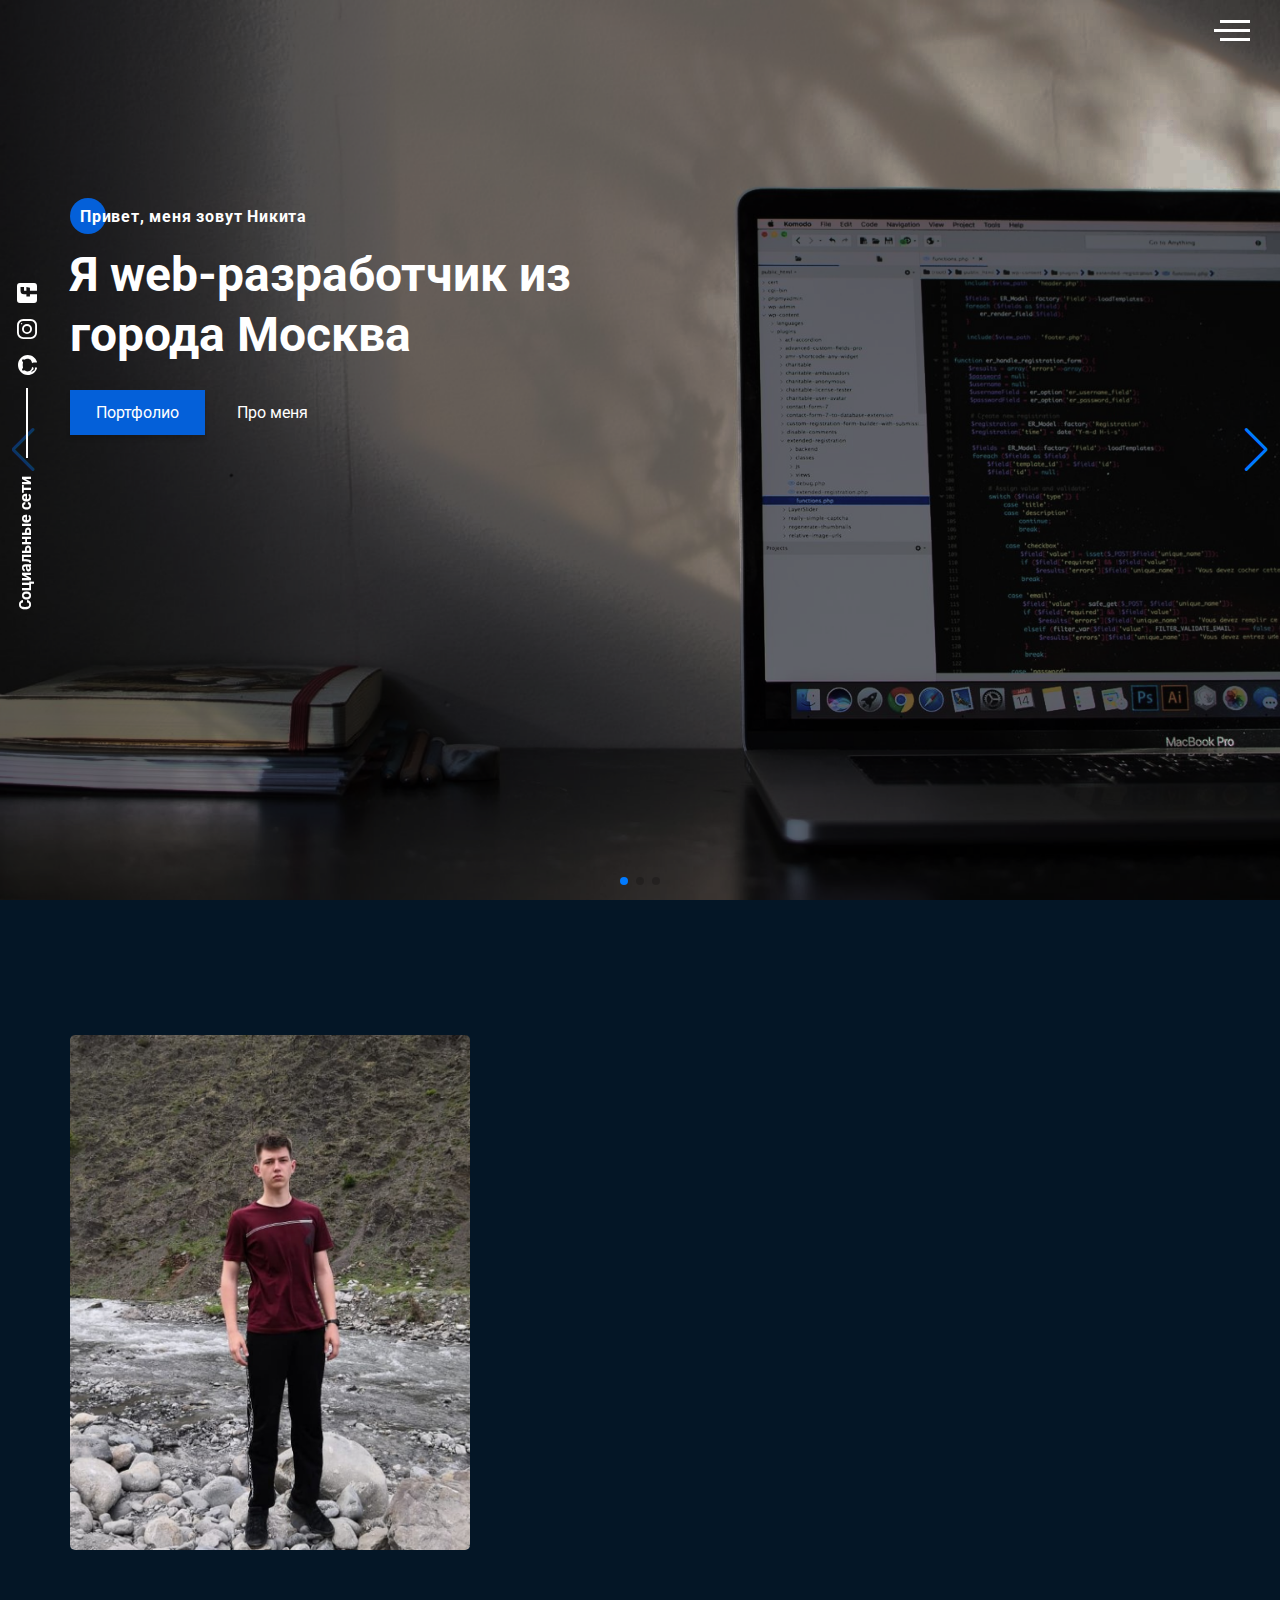
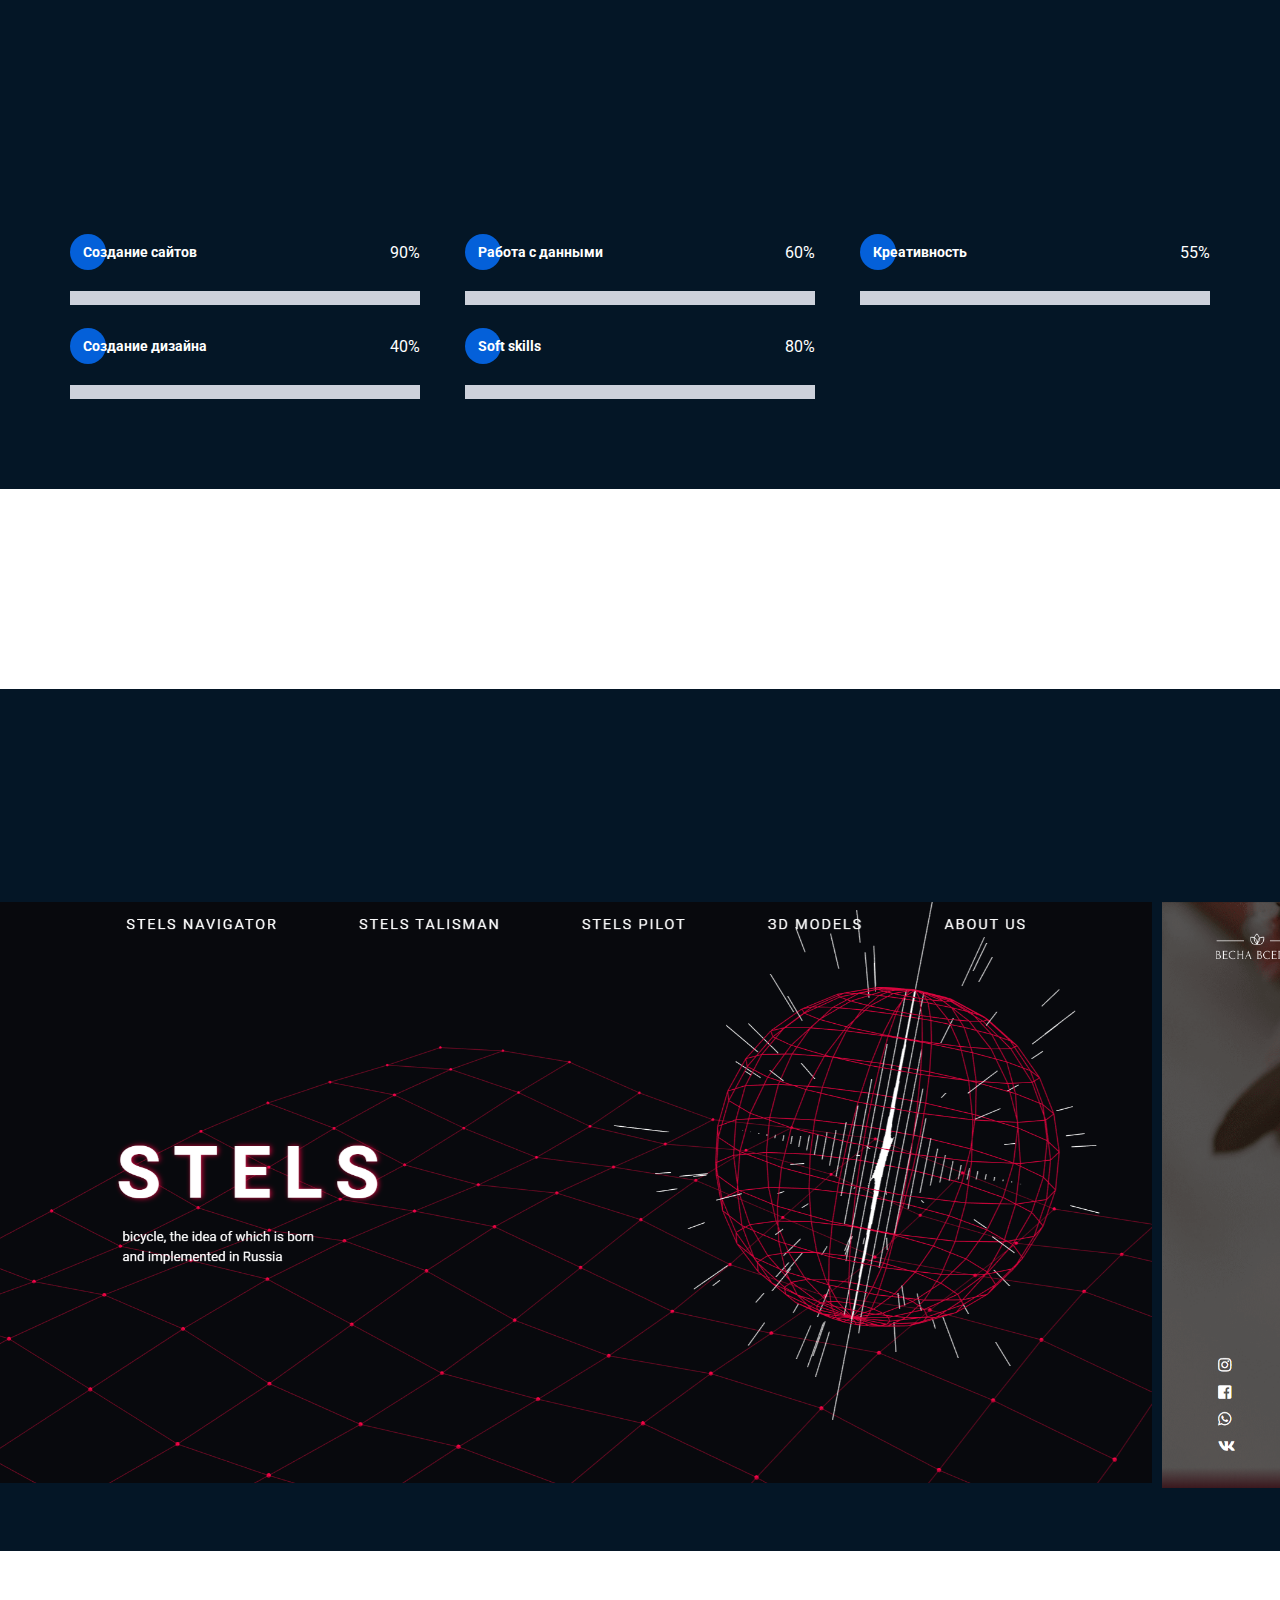
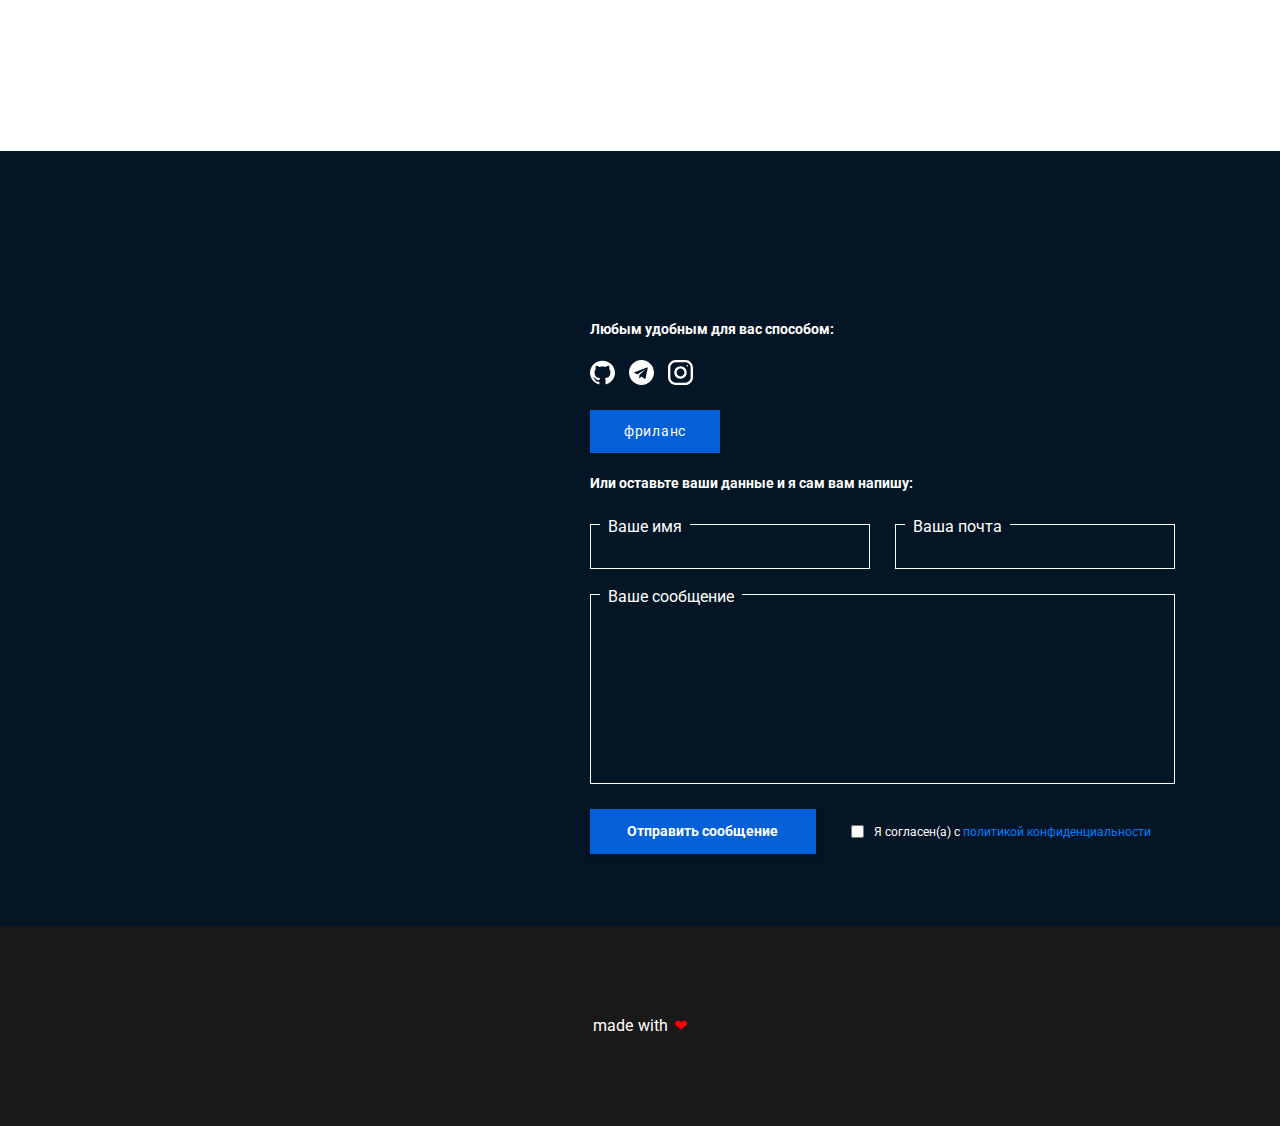
==== commit 31a4b37d: "rep5" ====
--- a/index.html
+++ b/index.html
@@ -35,8 +35,4 @@
                                 11.6935C14.1129 11.8005 14.1554 11.9031 14.231 11.9787C14.3066 12.0543 14.4092 12.0968 14.5161 
                                 12.0968H15.7258V13.7097H12.9032V4.03226H15.7258V4.83871H14.5161C14.4092 4.83871 14.3066 4.88119 14.231 
                                 4.95681C14.1554 5.03243 14.1129 5.13499 14.1129 5.24194C14.1129 5.34888 14.1554 5.45144 14.231 5.52706C14.3066 
-<<<<<<< HEAD
-                                5.60268 14.4092 5.64516 14.5161 5.64516ZM19.3548 10.4839V13.6593C19.355 13.6761 19.3562 13.693 19.3584 13.7097H17.7384C17.7406 13.693 17.7418 13.6761 17.7419 13.6593V10.4839H19.3548ZM17.7419 9.67742V9.36946L18.5484 7.75655L19.3548 9.36946V9.67742H17.7419ZM24.1935 13.7097H20.1578C20.16 13.693 20.1611 13.6761 20.1613 13.6593V9.27419C20.1612 9.21159 20.1467 9.14985 20.119 9.09375L18.9093 6.6744C18.8757 6.60743 18.8242 6.55113 18.7604 6.51178C18.6967 6.47243 18.6233 6.4516 18.5484 6.4516C18.4735 6.4516 18.4001 6.47243 18.3363 6.51178C18.2726 6.55113 18.2211 6.60743 18.1875 6.6744L16.9778 9.09375C16.95 9.14985 16.9355 9.21159 16.9355 9.27419V13.6593C16.9356 13.6761 16.9368 13.693 16.939 13.7097H16.5323V3.62903C16.5323 3.52209 16.4898 3.41953 16.4142 3.34391C16.3385 3.26829 16.236 3.22581 16.129 3.22581H12.5C12.3931 3.22581 12.2905 3.26829 12.2149 3.34391C12.1393 3.41953 12.0968 3.52209 12.0968 3.62903V13.7097H11.69C11.6922 13.693 11.6934 13.6761 11.6935 13.6593V6.04839C11.6935 5.98579 11.679 5.92404 11.6512 5.86794L10.4415 3.44859C10.408 3.38163 10.3564 3.32532 10.2927 3.28598C10.229 3.24663 10.1555 3.22579 10.0806 3.22579C10.0057 3.22579 9.93232 3.24663 9.86858 3.28598C9.80485 3.32532 9.75332 3.38163 9.71976 3.44859L8.51008 5.86794C8.48229 5.92404 8.4678 5.98579 8.46774 6.04839V13.6593C8.4679 13.6761 8.46908 13.693 8.47127 13.7097H7.49345L7.66079 9.69405C7.66129 9.68498 7.66079 9.67591 7.66079 9.66633V9.65423C7.65985 9.64004 7.65817 9.62591 7.65575 9.61189V9.61089L7.28276 7.37248C7.75101 7.01915 8.06452 6.37702 8.06452 5.64516C8.06452 4.60887 6.86341 3.46119 6.72631 3.33367C6.6516 3.26442 6.55348 3.22594 6.45161 3.22594C6.34974 3.22594 6.25163 3.26442 6.17692 3.33367C6.03982 3.46119 4.83871 4.60887 4.83871 5.64516C4.83871 6.37702 5.15222 7.01915 5.62046 7.37248L5.24748 9.61089V9.61189C5.24506 9.62591 5.24337 9.64004 5.24244 9.65423V9.66633C5.24244 9.67591 5.24194 9.68498 5.24244 9.69405L5.40978 13.7097H0.806452V1.6129C0.806732 1.3991 0.891787 1.19414 1.04297 1.04297C1.19414 0.891787 1.3991 0.806732 1.6129 0.806452H23.3871C23.6009 0.806732 23.8059 0.891787 23.957 1.04297C24.1082 1.19414 24.1933 1.3991 24.1935 1.6129V13.7097Z" fill="black"/></svg></div><div><div class="title title_fz14">UI/UX Design</div><div class="about__skills-txt">Создам современный, красивый и удобный web-интерфейс.</div></div></div></div></div></div></section><section class="parallax"></section><section class="resume" id="resume"><div class="container"><h2 class="title title_fz16 resume__title down _anim-items">Опыт</h2><div class="title title_fz36 resume__subtitle down _anim-items">Чем я буду полезен</div><div class="divider left _anim-items"></div><div class="resume__wrapper"><div class="resume__column"><h3 class="title title_fz20 resume__column-title left _anim-items">Образование</h3><ul><li class="down _anim-items"><div class="resume__item left _anim-items"><div class="resume__item-head"><div class="resume__item-icon"><svg width="21" height="25" viewBox="0 0 21 25" fill="none" xmlns="http://www.w3.org/2000/svg"><path d="M17.7169 16.333L16.2497 15.9022L13.0575 13.8172V13.3394C13.9817 12.6423 14.6164 11.5767 14.7343 10.3553C15.1978 10.2807 15.553 9.87789 15.553 9.39371V8.07999C15.553 8.07491 15.5524 8.06993 15.5522 8.06486V6.4007C15.7369 6.26847 15.854 6.05309 15.854 5.81149V4.28854L18.057 3.91329C18.4191 3.85162 18.6794 3.56407 18.705 3.19772C18.7305 2.83136 18.5126 2.51046 18.1626 2.39918L10.736 0.0369751C10.5811 -0.0123413 10.4174 -0.0122925 10.2625 0.0369263L2.83579 2.39918C2.48583 2.51046 2.26787 2.83136 2.2934 3.19767C2.30961 3.43043 2.42084 3.63112 2.59252 3.76256V5.75411H2.57436C2.15615 5.75411 1.81591 6.09435 1.81591 6.51256V7.50113L1.32631 10.3748C1.24169 10.8718 1.62451 11.3267 2.12988 11.3267H3.78754C4.29179 11.3267 4.67592 10.8729 4.59111 10.3747L4.10151 7.50113V6.51256C4.10151 6.09435 3.76127 5.75411 3.34306 5.75411H3.32495V3.97858L5.14594 4.28873V5.81149C5.14594 6.05206 5.26259 6.2671 5.44638 6.39952L5.44707 8.08014V9.39371C5.44707 9.87794 5.80219 10.2807 6.26572 10.3553C6.38364 11.576 7.01762 12.6411 7.94096 13.3383V13.8183L4.74946 15.9029L3.28339 16.3332C1.71459 16.7937 0.606879 18.2339 0.606879 19.9082V20.9996C0.606879 21.2018 0.770795 21.3658 0.97309 21.3658C1.17538 21.3658 1.3393 21.2019 1.3393 20.9996V19.9082C1.3393 18.5886 2.22353 17.4075 3.48969 17.0359L4.85571 16.635L10.313 19.8778C10.4238 19.9436 10.5704 19.9471 10.6872 19.8778L16.1448 16.6348L17.5107 17.0358C18.7767 17.4074 19.6609 18.5885 19.6609 19.9079V23.4449C19.6609 23.8986 19.2918 24.2677 18.8381 24.2677H17.224V22.6892C17.224 22.4869 17.0601 22.323 16.8578 22.323C16.6556 22.323 16.4916 22.4869 16.4916 22.6892V24.2677H4.50683V22.6892C4.50683 22.4869 4.34291 22.323 4.14062 22.323C3.93832 22.323 3.77441 22.4869 3.77441 22.6892V24.2677H2.16196C1.70829 24.2677 1.3392 23.8986 1.3392 23.4449V22.7114C1.3392 22.5092 1.17529 22.3452 0.972992 22.3452C0.770697 22.3452 0.606781 22.5091 0.606781 22.7114V23.4449C0.606781 24.3024 1.30439 25 2.16191 25H18.838C19.6956 25 20.3932 24.3024 20.3932 23.4449V19.9079C20.3932 18.2731 19.3232 16.8046 17.7169 16.333ZM3.78749 10.5943H2.12988C2.07866 10.5943 2.03959 10.5485 2.04828 10.4977L2.49116 7.8983H3.42621L3.86909 10.4977C3.87773 10.5484 3.83896 10.5943 3.78749 10.5943ZM3.36909 6.51256V7.16593H2.54824V6.51256C2.54824 6.49816 2.55991 6.48649 2.57431 6.48649H3.34296C3.35742 6.48644 3.36909 6.49816 3.36909 6.51256ZM9.19028 18.2213L9.33603 18.4453L5.59731 16.2237L7.97041 14.6737C8.07802 15.9364 8.49423 17.1515 9.19028 18.2213ZM9.18774 16.6404C10.0497 16.7629 10.9498 16.763 11.8123 16.6404C11.6456 17.0505 11.4402 17.4462 11.1958 17.8219L10.5 18.8914L9.80415 17.8219C9.55976 17.4462 9.35439 17.0505 9.18774 16.6404ZM11.8097 18.2213C12.5058 17.1515 12.922 15.9364 13.0295 14.6737L15.4026 16.2237L11.664 18.4453L11.8097 18.2213ZM13.9519 6.53707H14.8198V7.71373H14.389C14.1479 7.71373 13.9518 7.51764 13.9518 7.27657V6.53707H13.9519ZM3.05776 3.09713L10.4846 0.734827C10.4941 0.731799 10.5043 0.73175 10.514 0.734876L17.9408 3.09713C17.9561 3.10201 17.9771 3.10865 17.9745 3.14679C17.9718 3.18488 17.95 3.18854 17.9341 3.19127L15.4787 3.60948L14.5568 3.49547C14.3562 3.47062 14.1733 3.61329 14.1484 3.81398C14.1236 4.01471 14.2663 4.19752 14.4669 4.22233L15.1217 4.30333V5.8047L5.87832 5.80436V4.30328L9.66772 3.83439C10.2197 3.76617 10.7792 3.76617 11.3308 3.83439L12.765 4.01178C12.9657 4.03663 13.1486 3.89401 13.1734 3.69332C13.1983 3.49259 13.0557 3.30978 12.855 3.28492L11.4207 3.10753C10.8096 3.0319 10.1894 3.0319 9.57783 3.10753L5.5205 3.60958L3.0643 3.19127C3.04838 3.18854 3.02665 3.18488 3.02397 3.14679C3.02133 3.10865 3.04238 3.10197 3.05776 3.09713ZM6.17924 7.71373L6.17875 6.53707H7.04814V7.27662C7.04814 7.51764 6.85205 7.71378 6.61093 7.71378H6.17924V7.71373ZM6.98525 10.1671C6.9664 9.86886 6.71855 9.63527 6.42104 9.63527C6.28779 9.63527 6.17939 9.52687 6.17939 9.39366V8.44615H6.61093C7.25581 8.44615 7.78051 7.9215 7.78051 7.27662V6.53707H13.2194V7.27662C13.2194 7.9215 13.7441 8.44615 14.389 8.44615H14.8206V9.39366C14.8206 9.52687 14.7122 9.63527 14.5789 9.63527C14.2814 9.63527 14.0335 9.86886 14.0147 10.1671C13.898 12.0162 12.3542 13.4647 10.4999 13.4647C8.6457 13.4647 7.1019 12.0162 6.98525 10.1671ZM10.5 14.197C11.1513 14.197 11.7704 14.0481 12.3251 13.7833V14.0154C12.3251 14.6415 12.2406 15.2591 12.078 15.8548C11.0828 16.0446 9.95761 16.0523 8.92202 15.8548C8.75937 15.2592 8.6749 14.6416 8.6749 14.0154C8.6749 14.0076 8.67382 14.0001 8.67334 13.9924C8.67324 13.9909 8.67338 13.9894 8.67329 13.9879V13.7826C9.22841 14.0478 9.84804 14.197 10.5 14.197Z" fill="black"/></svg></div><h4 class="title title_fz14">Московский Политехнический Университет</h4><div class="resume__item-location">Диплом специалиста | Москва (2019-2024)</div></div><div class="resume__item-body">Студент второго курса специальности "Перспективные транспортные средства". Люблю и разбираюсь в автомобилях!</div></div></li><li class="down _anim-items"><div class="resume__item left _anim-items"><div class="resume__item-head"><div class="resume__item-icon"><svg width="25" height="24" viewBox="0 0 25 24" fill="none" xmlns="http://www.w3.org/2000/svg"><path d="M2.92969 14.954L1.06509 14.5426C0.518604 15.6452 0 16.8837 0 18.3105C0 19.7101 0.497607 20.9336 1.06509 22.0785L7.37305 20.687V23.4312L9.57031 22.3325L11.7676 23.4312V20.6884L18.0263 22.0792C18.5686 20.9853 19.0918 19.7435 19.0918 18.3105C19.0918 18.0636 19.0735 17.8177 19.0428 17.5781H25V0H2.92969V14.954ZM1.90088 20.394C1.71035 19.8902 1.46484 19.0898 1.46484 18.3105C1.46484 17.5312 1.7104 16.7307 1.90088 16.227L7.37305 17.4342V19.1869L1.90088 20.394ZM10.3027 21.061L9.57031 20.6948L8.83789 21.061V17.5781H10.3027V21.061ZM17.1913 20.3931L11.7676 19.1878V17.4332L17.1913 16.2279C17.3817 16.7318 17.627 17.5317 17.627 18.3105C17.627 19.0895 17.3817 19.8895 17.1913 20.3931ZM23.5352 1.46484V16.1133H18.7038C18.4637 15.3788 18.2701 15.0319 18.0263 14.5418L10.9548 16.1133H8.18535L4.39453 15.277V1.46484H23.5352Z" fill="black"/><path d="M8.83789 2.92969H19.0918V4.39453H8.83789V2.92969Z" fill="black"/><path d="M5.85938 8.78906H22.0703V10.2539H5.85938V8.78906Z" fill="black"/><path d="M8.83789 11.7188H19.0918V13.1836H8.83789V11.7188Z" fill="black"/><path d="M10.3027 5.85938H11.7676V7.32422H10.3027V5.85938Z" fill="black"/><path d="M13.2324 5.85938H14.6973V7.32422H13.2324V5.85938Z" fill="black"/><path d="M16.1621 5.85938H17.627V7.32422H16.1621V5.85938Z" fill="black"/></svg></div><h4 class="title title_fz14">Курсы</h4><div class="resume__item-location">Курсы по разработке</div></div><div class="resume__item-body">Курсы от Ивана Петреченко: "Web-разработчик 2020", "JavaScript+React с нуля до результата";<br>Интерактивные курсы HTML Academy;<br>Курс по верстке и видеоруки от канала "Фрилансер по жизни";<br>Курс ReactJS от Владилена Минина и его видеоруки на youtube;<br></div></div></li></ul></div><div class="resume__column"><h3 class="title title_fz20 resume__column-title right _anim-items">Опыт работы</h3><ul><li class="down _anim-items"><div class="resume__item right _anim-items"><div class="resume__item-head"><div class="resume__item-icon"><svg width="25" height="25" viewBox="0 0 25 25" fill="none" xmlns="http://www.w3.org/2000/svg"><path d="M22.5 3.75H11.25V4.58333H22.5V3.75Z" fill="black"/><path d="M18.3333 5.41663H11.25V6.24996H18.3333V5.41663Z" fill="black"/><path d="M18.3333 7.08337H11.25V7.91671H18.3333V7.08337Z" fill="black"/><path d="M22.5 2.08337H14.5833V2.91671H22.5V2.08337Z" fill="black"/><path d="M13.75 2.08337H12.9167V2.91671H13.75V2.08337Z" fill="black"/><path d="M12.9166 16.6666H12.0833V17.5H12.9166V16.6666Z" fill="black"/><path d="M6.96124 2.79461L6.37207 2.20544L5.53874 3.03878C5.37608 3.20149 5.37608 3.46524 5.53874 3.62794L6.37207 4.46128L6.96124 3.87211L6.42249 3.33336L6.96124 2.79461Z" fill="black"/><path d="M10.2946 3.03878L9.46124 2.20544L8.87207 2.79461L9.41082 3.33336L8.87207 3.87211L9.46124 4.46128L10.2946 3.62794C10.4572 3.46524 10.4572 3.20149 10.2946 3.03878Z" fill="black"/><path d="M7.93836 1.95105L7.10425 4.45101L7.89435 4.71463L8.72846 2.21467L7.93836 1.95105Z" fill="black"/><path d="M21.6667 12.9167V9.58333H20.8334V12.9167H20V8.75H19.1667V12.9167H18.3334V10.8333H17.5V12.9167H16.6667V10.4167H15.8334V12.9167H15V11.25H14.1667V12.9167H13.3334V13.75H22.5V12.9167H21.6667Z" fill="black"/><path d="M22.0835 0H2.91675C1.53659 0.00135417 0.418102 1.11984 0.416748 2.5V10.6775V10.6812V15.4167V16.6667C0.418102 18.0468 1.53659 19.1653 2.91675 19.1667H8.07591L6.40925 22.5H4.16675C3.47638 22.5 2.91675 23.0596 2.91675 23.75C2.91675 24.4404 3.47638 25 4.16675 25H20.8335C21.5238 25 22.0835 24.4404 22.0835 23.75C22.0835 23.0596 21.5238 22.5 20.8335 22.5H18.591L16.9243 19.1667H22.0835C23.4636 19.1653 24.5821 18.0468 24.5835 16.6667V2.5C24.5821 1.11984 23.4636 0.00135417 22.0835 0ZM1.25008 5.8625L2.19716 6.99C2.27633 7.08432 2.39321 7.13875 2.51633 7.13875H3.79175C3.91487 7.13875 4.03175 7.08432 4.11091 6.99L5.05841 5.8625L5.99341 6.16625L6.09675 7.63417C6.10529 7.75693 6.16768 7.86964 6.26716 7.94208L7.29925 8.69208C7.39909 8.76417 7.52555 8.7887 7.64508 8.75917L9.0755 8.40375L9.65383 9.19917L8.87425 10.4492C8.80966 10.554 8.79472 10.6819 8.83341 10.7987L9.228 12.0117C9.26597 12.1286 9.35362 12.2229 9.46758 12.2692L10.8335 12.8229V13.8062L9.46675 14.36C9.35253 14.406 9.26472 14.5006 9.22716 14.6179L9.10216 15H6.70175C7.6355 13.045 6.80758 10.7032 4.85258 9.76943C3.7043 9.22099 2.36128 9.26359 1.25008 9.88375V5.8625ZM1.25008 10.875C2.59779 9.82359 4.54268 10.0638 5.59404 11.4116C6.40581 12.4521 6.46847 13.8929 5.75008 15H1.25008V10.875ZM20.8335 23.3333C21.0636 23.3333 21.2501 23.5199 21.2501 23.75C21.2501 23.9801 21.0636 24.1667 20.8335 24.1667H4.16675C3.93664 24.1667 3.75008 23.9801 3.75008 23.75C3.75008 23.5199 3.93664 23.3333 4.16675 23.3333H20.8335ZM17.6593 22.5H7.34091L9.00758 19.1667H15.9926L17.6593 22.5ZM23.7501 16.6667C23.7501 17.5871 23.0039 18.3333 22.0835 18.3333H2.91675C1.99628 18.3333 1.25008 17.5871 1.25008 16.6667V15.8333H5.96758H5.97133H23.7501V16.6667ZM23.7501 15H10.1064L11.4068 14.4729C11.5639 14.4092 11.6667 14.2566 11.6668 14.0871V12.5417C11.6668 12.372 11.564 12.2192 11.4068 12.1554L9.95841 11.5696L9.68425 10.7258L10.5101 9.40083C10.5997 9.25688 10.5931 9.07302 10.4935 8.93583L9.58508 7.68583C9.48534 7.54849 9.31232 7.48536 9.14758 7.52625L7.63258 7.90125L6.91675 7.38125L6.80716 5.82708C6.79524 5.65766 6.68164 5.5124 6.52008 5.46L5.05133 4.9825C4.88972 4.93104 4.71305 4.98182 4.60341 5.11125L3.6005 6.305H2.71175L1.70841 5.11125C1.59873 4.98167 1.4218 4.93083 1.26008 4.9825L1.25008 4.98625V2.5C1.25008 1.57953 1.99628 0.833333 2.91675 0.833333H22.0835C23.0039 0.833333 23.7501 1.57953 23.7501 2.5V15Z" fill="black"/></svg></div><h4 class="title title_fz14">Фриланс</h4><div class="resume__item-location">Разработка и верстка сайтов на фрилансе и для учебы (2020)</div></div><div class="resume__item-body">Верстка и дизайн продающих лэндингов, интернет-магазинов и single-page приложений</div></div></li></ul></div></div></div></section><section class="parallax"></section><section class="skills" id="skills"><div class="container"><h2 class="title title_fz16 skills__title down _anim-items">Навыки</h2><div class="title title_fz36 skills__subtitle down _anim-items">Что я использую в работе</div><div class="divider left _anim-items"></div><div class="skills__cards"><div class="skills__cards-item card1 down _anim-items"><div class="skills__cards-icon"><svg width="46" height="65" viewBox="0 0 46 65" fill="none" xmlns="http://www.w3.org/2000/svg"><path d="M4.16571 59.7792L0 12.7739H45.7746L41.6044 59.7718L22.8592 64.9999L4.16571 59.7792Z" fill="#E53D20"/><path d="M22.8872 61.0039L38.0342 56.7793L41.5979 16.6174H22.8872V61.0039Z" fill="#F15123"/><path d="M22.8873 34.0512H15.3044L14.7806 28.1477H22.8873V22.3826H22.8675H8.51782L8.65504 23.9293L10.0635 39.816H22.8873V34.0512Z" fill="#EDEDED"/><path d="M22.8874 49.0233L22.8623 49.0301L16.4803 47.2963L16.0721 42.6985H12.971H10.3196L11.1225 51.7504L22.861 55.0287L22.8874 55.0213V49.0233Z" fill="#EDEDED"/><path d="M4.25879 0H7.17102V2.89452H9.8349V0H12.7473V8.76534H9.83502V5.83025H7.17115V8.76534H4.259V0H4.25879Z" fill="white"/><path d="M16.577 2.90674H14.0132V0H22.0542V2.90674H19.4893V8.76534H16.5772V2.90674H16.577Z" fill="white"/><path d="M23.3303 0H26.3669L28.2348 3.07986L30.1008 0H33.1386V8.76534H30.2384V4.42075L28.2348 7.53735H28.1848L26.1798 4.42075V8.76534H23.3303V0Z" fill="white"/><path d="M34.5879 0H37.5009V5.86806H41.5962V8.76534H34.5879V0Z" fill="white"/><path d="M22.8674 34.051V39.8158H29.9238L29.2587 47.2926L22.8674 49.0281V55.0258L34.6152 51.7503L34.7013 50.7764L36.048 35.599L36.1878 34.051H34.6436H22.8674Z" fill="white"/><path d="M22.8674 22.3828V28.1478H36.6909H36.7092L36.8242 26.8519L37.0853 23.9294L37.2223 22.3828H22.8674Z" fill="white"/></svg></div><div class="skills__cards-title title title_fz14">HTML5</div><div class="skills__cards-descr">Именно он создает каркас вашего сайта или приложения, а пятая версия позволит мне создавать более SEO-оптимизированную структуру вашего продукта</div></div><div class="skills__cards-item card2 down _anim-items"><div class="skills__cards-icon"><svg width="54" height="73" viewBox="0 0 54 73" fill="none" xmlns="http://www.w3.org/2000/svg"><g clip-path="url(#clip0)" filter="url(#filter0_d)"><path d="M26.9719 65L8.18634 59.7793L4 12.7742H50.0001L45.8093 59.7722L26.9719 65Z" fill="#4353AD"/><path d="M42.2217 56.7794L45.8026 16.6177H27V61.0039L42.2217 56.7794Z" fill="#485FB5"/><path d="M26.9999 49.0236L26.9746 49.0301L20.5612 47.2965L20.1512 42.6988H14.3703L15.177 51.7506L26.9734 55.0289L26.9999 55.0216V49.0236ZM12.5598 22.3828L13.0833 28.1477H26.9999V22.3828H12.5598ZM13.5969 34.0511L14.113 39.8161H26.9999V34.0511H13.5969Z" fill="#EDEDED"/><path d="M31.5654 0H38.5403V2.53899H34.4824V3.04703H38.5403V8.88666H31.5654V6.22046H35.6236V5.71282H31.5656V0H31.5654ZM23.1956 0H30.1703V2.53899H26.1124V3.04703H30.1703V8.88666H23.1958V6.22046H27.2538V5.71282H23.1955V0H23.1956ZM14.8259 0H21.8005V2.91982H17.7427V5.84003H21.8009V8.75985H14.8259V0Z" fill="white"/><path d="M40.3662 34.0511L41.4057 22.3828H26.9802V28.1476H35.0947L34.5708 34.0511H26.9802V39.8161H34.0715L33.4026 47.2931L26.98 49.0283V55.026L38.7856 51.7506L38.872 50.7768L40.2257 35.5991L40.3662 34.0511Z" fill="white"/></g><defs><filter id="filter0_d" x="0" y="0" width="54" height="73" filterUnits="userSpaceOnUse" color-interpolation-filters="sRGB"><feFlood flood-opacity="0" result="BackgroundImageFix"/><feColorMatrix in="SourceAlpha" type="matrix" values="0 0 0 0 0 0 0 0 0 0 0 0 0 0 0 0 0 0 127 0"/><feOffset dy="4"/><feGaussianBlur stdDeviation="2"/><feColorMatrix type="matrix" values="0 0 0 0 0 0 0 0 0 0 0 0 0 0 0 0 0 0 0.25 0"/><feBlend mode="normal" in2="BackgroundImageFix" result="effect1_dropShadow"/><feBlend mode="normal" in="SourceGraphic" in2="effect1_dropShadow" result="shape"/></filter><clipPath id="clip0"><rect width="46" height="65" fill="white" transform="translate(4)"/></clipPath></defs></svg></div><div class="skills__cards-title title title_fz14">CSS3</div><div class="skills__cards-descr">Этот язык стилей позволяет мне создавать абсолютно любой внешний вид вашего сайта или приложения. Все ограничивается только вашей фантазией!</div></div><div class="skills__cards-item card3 down _anim-items"><div class="skills__cards-icon"><svg width="65" height="65" viewBox="0 0 65 65" fill="none" xmlns="http://www.w3.org/2000/svg"><path d="M0 0H65V65H0V0Z" fill="#F7DF1E"/><path d="M17.0909 54.3188L22.0651 51.3084C23.0247 53.0099 23.8977 54.4495 25.9916 54.4495C27.9988 54.4495 29.2642 53.6643 29.2642 50.6104V29.8413H35.3726V50.6967C35.3726 57.0234 31.6641 59.9031 26.2535 59.9031C21.367 59.9031 18.5306 57.3723 17.0908 54.3183" fill="black"/><path d="M38.6904 53.6641L43.664 50.7844C44.9733 52.9226 46.675 54.4932 49.6854 54.4932C52.2164 54.4932 53.8303 53.2278 53.8303 51.4825C53.8303 49.3881 52.1724 48.6463 49.3799 47.425L47.8532 46.7701C43.4461 44.8943 40.5227 42.5382 40.5227 37.564C40.5227 32.9826 44.0132 29.4919 49.4674 29.4919C53.3507 29.4919 56.1431 30.8447 58.15 34.3789L53.394 37.433C52.3468 35.557 51.2127 34.8153 49.4675 34.8153C47.6786 34.8153 46.544 35.9497 46.544 37.433C46.544 39.2656 47.6786 40.0075 50.2962 41.142L51.8232 41.7964C57.0154 44.0218 59.9389 46.2904 59.9389 51.3952C59.9389 56.8932 55.6194 59.9035 49.8164 59.9035C44.1443 59.9035 40.4791 57.1984 38.6905 53.6641" fill="black"/></svg></div><div class="skills__cards-title title title_fz14">JavaScript</div><div class="skills__cards-descr">Этот язык программирования позволяет оживить все что угодно: слайдеры, окна, подсказки, вкладки, получение данных от сервера и многое другое</div></div><div class="skills__cards-item card4 down _anim-items"><div class="skills__cards-icon"><svg width="72" height="65" viewBox="0 0 72 65" fill="none" xmlns="http://www.w3.org/2000/svg"><path d="M0.212158 32.4294C0.212158 37.8596 5.4891 42.9288 13.8087 45.7861C12.1474 54.1903 13.5109 60.9639 18.0655 63.6034C22.7471 66.3162 29.7216 64.4383 36.3413 58.624C42.7939 64.2036 49.3155 66.3995 53.8658 63.7525C58.5429 61.0319 59.9655 53.7988 58.2582 45.1323C66.9235 42.2536 71.7706 37.931 71.7706 32.4294C71.7706 27.1252 66.4838 22.5363 58.2765 19.6972C60.1145 10.6726 58.5571 4.0633 53.814 1.31488C49.2412 -1.33477 42.6439 0.974673 36.0963 6.70042C29.2847 0.622993 22.7525 -1.23252 18.014 1.52391C13.4456 4.18109 12.142 11.0779 13.8087 19.6376C5.77002 22.4539 0.212158 27.1464 0.212158 32.4294Z" fill="#041626"/><path d="M56.5381 22.5166C55.8789 22.2885 55.1958 22.0728 54.4924 21.8688C54.608 21.3947 54.7141 20.9267 54.8084 20.4667C56.357 12.9133 55.3445 6.82827 51.887 4.82481C48.5718 2.90376 43.1499 4.90677 37.674 9.69525C37.1475 10.1557 36.6194 10.6432 36.0916 11.1541C35.7399 10.8161 35.3888 10.4894 35.0386 10.177C29.2998 5.0568 23.5474 2.8991 20.0934 4.90836C16.7813 6.83498 15.8004 12.5555 17.1944 19.7139C17.329 20.4053 17.4863 21.1114 17.6643 21.8293C16.8501 22.0616 16.0642 22.3091 15.3122 22.5725C8.58403 24.9296 4.28711 28.6237 4.28711 32.4554C4.28711 36.4129 8.89986 40.3823 15.9078 42.7892C16.4608 42.9791 17.0346 43.1587 17.626 43.3292C17.4341 44.1057 17.2671 44.8665 17.1269 45.6086C15.7978 52.6428 16.8358 58.2282 20.1391 60.1427C23.5511 62.1198 29.2774 60.0875 34.8533 55.1899C35.294 54.8028 35.7363 54.3922 36.1794 53.9619C36.7537 54.5176 37.3271 55.0435 37.8974 55.5368C43.2984 60.207 48.6327 62.0928 51.933 60.173C55.3416 58.1902 56.4493 52.1902 55.0112 44.8902C54.9013 44.3326 54.7735 43.7631 54.6299 43.1834C55.0321 43.0639 55.4269 42.9406 55.8118 42.8124C63.0972 40.3869 67.8373 36.4658 67.8373 32.4554C67.8373 28.6098 63.4018 24.8908 56.5381 22.5166Z" fill="#53C1DE"/><path d="M54.9579 40.2229C54.6104 40.3385 54.2538 40.4502 53.8905 40.5586C53.0862 38.0001 52.0008 35.2795 50.6724 32.4687C51.94 29.7248 52.9835 27.039 53.7653 24.4971C54.4154 24.6861 55.0464 24.8855 55.6544 25.0959C61.5352 27.1302 65.1224 30.1379 65.1224 32.4554C65.1224 34.924 61.2483 38.1285 54.9579 40.2229ZM52.3478 45.4199C52.9837 48.6479 53.0746 51.5663 52.6533 53.8478C52.2748 55.8979 51.5137 57.2647 50.5725 57.8121C48.5698 58.977 44.2868 57.4628 39.6679 53.4689C39.1384 53.011 38.605 52.5222 38.07 52.0048C39.8606 50.0369 41.6503 47.7491 43.3969 45.2084C46.4691 44.9344 49.3716 44.4866 52.0038 43.8752C52.1334 44.4007 52.2486 44.916 52.3478 45.4199ZM25.9527 57.6108C23.996 58.3052 22.4375 58.3251 21.4955 57.7793C19.4909 56.6175 18.6576 52.133 19.7943 46.1174C19.9245 45.4284 20.0795 44.7208 20.2581 43.9974C22.8614 44.5758 25.7426 44.9921 28.8222 45.2429C30.5806 47.7291 32.422 50.0144 34.2776 52.0153C33.8721 52.4086 33.4683 52.783 33.0667 53.1358C30.6011 55.3015 28.1302 56.838 25.9527 57.6108ZM16.7857 40.2078C13.6869 39.1436 11.1278 37.7604 9.37369 36.251C7.7975 34.8946 7.00171 33.548 7.00171 32.4554C7.00171 30.1301 10.4517 27.1643 16.2057 25.1484C16.9039 24.9038 17.6348 24.6733 18.3932 24.4568C19.1884 27.0561 20.2316 29.7737 21.4905 32.5218C20.2153 35.3107 19.1573 38.0716 18.3543 40.7013C17.8136 40.5452 17.2897 40.3808 16.7857 40.2078ZM19.8586 19.19C18.6642 13.0568 19.4574 8.43022 21.4534 7.26925C23.5795 6.03246 28.2808 7.79586 33.2358 12.2169C33.5526 12.4994 33.8706 12.7952 34.1894 13.1012C32.343 15.0934 30.5185 17.3615 28.7757 19.833C25.7869 20.1114 22.9259 20.5585 20.2954 21.1573C20.13 20.4888 19.9835 19.8321 19.8586 19.19ZM47.2713 25.9916C46.6424 24.9002 45.9969 23.8346 45.3387 22.7981C47.3664 23.0556 49.3091 23.3975 51.1335 23.8159C50.5857 25.5798 49.9031 27.424 49.0995 29.3146C48.523 28.2149 47.9133 27.1061 47.2713 25.9916ZM36.0924 15.0508C37.3446 16.4139 38.5987 17.9359 39.8321 19.5872C38.5892 19.5283 37.3308 19.4976 36.0621 19.4976C34.8054 19.4976 33.5563 19.5276 32.3211 19.5855C33.5557 17.9496 34.8206 16.4296 36.0924 15.0508ZM24.842 26.0105C24.2138 27.1049 23.6154 28.2077 23.048 29.3125C22.2575 27.4285 21.5811 25.5759 21.0286 23.7871C22.8418 23.3793 24.7754 23.046 26.7901 22.7933C26.1227 23.8393 25.4718 24.9128 24.842 26.0102V26.0105ZM26.8481 42.3121C24.7665 42.0787 22.8039 41.7625 20.9912 41.366C21.5525 39.5452 22.2438 37.6531 23.0511 35.7285C23.62 36.8325 24.2207 37.9357 24.8527 39.0326H24.8528C25.4966 40.1501 26.1636 41.2447 26.8481 42.3121ZM36.1675 50.0523C34.8808 48.6573 33.5974 47.1142 32.3439 45.4543C33.5607 45.5023 34.8013 45.5269 36.0621 45.5269C37.3574 45.5269 38.6379 45.4975 39.8983 45.4412C38.6608 47.1309 37.4113 48.6764 36.1675 50.0523ZM49.1254 35.6304C49.9748 37.5758 50.6908 39.4581 51.2594 41.2478C49.4168 41.6702 47.4274 42.0104 45.3313 42.2632C45.991 41.2127 46.6422 40.1288 47.2821 39.0139C47.9295 37.8858 48.5442 36.7561 49.1254 35.6304ZM44.9305 37.651C43.9371 39.3818 42.9172 41.034 41.8818 42.5936C39.996 42.7291 38.0478 42.7989 36.0621 42.7989C34.0845 42.7989 32.1608 42.7372 30.3083 42.6164C29.2312 41.0363 28.1892 39.3792 27.2021 37.6659H27.2023C26.2179 35.9573 25.3118 34.2342 24.4908 32.5209C25.3115 30.8035 26.2152 29.0785 27.1941 27.373L27.1938 27.3733C28.1753 25.6632 29.2081 24.0142 30.2753 22.444C32.1653 22.3004 34.1034 22.2255 36.062 22.2255H36.0621C38.0296 22.2255 39.9701 22.301 41.8596 22.4458C42.9104 24.0045 43.9363 25.6482 44.9216 27.3585C45.918 29.0881 46.8334 30.8016 47.6612 32.4821C46.8359 34.1915 45.9225 35.9223 44.9305 37.651ZM50.5309 7.18809C52.659 8.42124 53.4866 13.3945 52.1495 19.9161C52.0642 20.3322 51.9682 20.7561 51.8639 21.1856C49.2273 20.5743 46.3643 20.1194 43.3667 19.8369C41.6205 17.3382 39.811 15.0666 37.9946 13.0999C38.483 12.6279 38.9706 12.1778 39.4562 11.753C44.1479 7.65025 48.533 6.03041 50.5309 7.18809Z" fill="#041626"/><path d="M36.0623 26.7532C39.1964 26.7532 41.7371 29.3061 41.7371 32.4554C41.7371 35.6046 39.1964 38.1576 36.0623 38.1576C32.9282 38.1576 30.3875 35.6046 30.3875 32.4554C30.3875 29.3061 32.9282 26.7532 36.0623 26.7532Z" fill="#53C1DE"/></svg></div><div class="skills__cards-title title title_fz14">ReactJS</div><div class="skills__cards-descr">Эта библиотека позволяет создавать web-приложения. Мы можем создать максимально интерактивный продукт именно под ваши цели</div></div></div><div class="skills__charts _anim-items"><div class="skills__charts-item"><div class="skills__charts-head"><h4 class="skills__charts-title title_fz14">Создание сайтов</h4><div class="skills__charts-percent">90%</div></div><div class="skills__charts-body"><div class="skills__charts-body-percent"></div></div></div><div class="skills__charts-item"><div class="skills__charts-head"><h4 class="skills__charts-title title_fz14">Работа с данными</h4><div class="skills__charts-percent">60%</div></div><div class="skills__charts-body"><div class="skills__charts-body-percent"></div></div></div><div class="skills__charts-item"><div class="skills__charts-head"><h4 class="skills__charts-title title_fz14">Креативность</h4><div class="skills__charts-percent">55%</div></div><div class="skills__charts-body"><div class="skills__charts-body-percent"></div></div></div><div class="skills__charts-item"><div class="skills__charts-head"><h4 class="skills__charts-title title_fz14">Создание дизайна</h4><div class="skills__charts-percent">40%</div></div><div class="skills__charts-body"><div class="skills__charts-body-percent"></div></div></div><div class="skills__charts-item"><div class="skills__charts-head"><h4 class="skills__charts-title title_fz14">Soft skills</h4><div class="skills__charts-percent">80%</div></div><div class="skills__charts-body"><div class="skills__charts-body-percent"></div></div></div></div></div></section><section class="parallax"></section><section class="portfolio" id="portfolio"><div class="container"><h2 class="title title_fz16 portfolio__title down _anim-items _anim-no-hide">Портфолио</h2><div class="title title_fz36 portfolio__subtitle right _anim-items _anim-no-hide">Мои работы</div><div class="divider left _anim-items _anim-no-hide"></div></div><div class="swiper-container portfolio__slider"><!-- Additional required wrapper --><div class="swiper-wrapper"><!-- Slides --><div class="swiper-slide portfolio__slide"><a href="https://h3ikkinen.github.io/stels/" target="_blank" target="_blank"><img src="img/works/stels_intro.png" alt="work1"></a></div><div class="swiper-slide portfolio__slide"><a href="https://h3ikkinen.github.io/floristry/index.html" target="_blank" target="_blank"><img src="img/works/flor_intro.png" alt="work1"></a></div><div class="swiper-slide portfolio__slide"><a href="https://h3ikkinen.github.io/trip/index.html" target="_blank"><img src="img/works/trip_uintro.png" alt="work1"></a></div></div><!-- If we need pagination --><div class="swiper-pagination"></div><!-- If we need navigation buttons --><div class="swiper-button-prev"></div><div class="swiper-button-next"></div><!-- If we need scrollbar --><!-- <div class="swiper-scrollbar"></div> --></div></section><section class="parallax"></section><section class="contacts" id="contacts"><div class="container"><div class="contacts__wrapper"><div class="contacts__photo down _anim-items"><img src="img/main_photo.jpg" alt="photo"></div><div class="contacts__descr"><h2 class="title title_fz16 contacts__title left _anim-items">Контакты</h2><div class="contacts__subtitle title title_fz36 left _anim-items">Свяжитесь со мной.</div><div class="divider right _anim-items"></div><div class="title title_fz14 contacts__text">Любым удобным для вас способом:</div><div class="contacts__social"><a href="https://github.com/h3ikkinen" class="contacts__link" target="_blank"><svg width="20" height="19" viewBox="0 0 20 19" fill="none" xmlns="http://www.w3.org/2000/svg"><path d="M10 0C4.475 0 0 4.36167 0 9.74107C0 14.0457 2.865 17.6962 6.8375 18.9832C7.3375 19.0749 7.52083 18.7734 7.52083 18.5148C7.52083 18.2835 7.5125 17.6706 7.50833 16.8585C4.72667 17.4459 4.14 15.5517 4.14 15.5517C3.685 14.4274 3.0275 14.1267 3.0275 14.1267C2.12167 13.5228 3.0975 13.5352 3.0975 13.5352C4.10167 13.603 4.62917 14.5389 4.62917 14.5389C5.52083 16.0283 6.97 15.5979 7.54167 15.3493C7.63167 14.719 7.88917 14.2903 8.175 14.0466C5.95417 13.8029 3.62 12.9652 3.62 9.23304C3.62 8.16988 4.0075 7.30085 4.64917 6.61934C4.53667 6.37317 4.19917 5.3827 4.73667 4.04116C4.73667 4.04116 5.57417 3.78012 7.48667 5.03988C8.28667 4.82345 9.13667 4.71606 9.98667 4.7111C10.8367 4.71606 11.6867 4.82345 12.4867 5.03988C14.3867 3.78012 15.2242 4.04116 15.2242 4.04116C15.7617 5.3827 15.4242 6.37317 15.3242 6.61934C15.9617 7.30085 16.3492 8.16988 16.3492 9.23304C16.3492 12.9752 14.0117 13.7987 11.7867 14.0383C12.1367 14.3307 12.4617 14.928 12.4617 15.8408C12.4617 17.1444 12.4492 18.1918 12.4492 18.5082C12.4492 18.7635 12.6242 19.0683 13.1367 18.9708C17.1375 17.692 20 14.0391 20 9.74107C20 4.36167 15.5225 0 10 0Z" fill="#ffffff"/></svg> </a><a href="https://t.me/h3ikkinen" class="contacts__link" target="_blank"><svg width="30" height="30" viewBox="0 0 30 30" fill="none" xmlns="http://www.w3.org/2000/svg"><path d="M15 30C23.2863 30 30 23.2863 30 15C30 6.71375 23.2863 0 15 0C6.71375 0 0 6.71375 0 15C0 23.2863 6.71375 30 15 30ZM6.86375 14.675L21.3263 9.09875C21.9975 8.85625 22.5837 9.2625 22.3662 10.2775L22.3675 10.2762L19.905 21.8775C19.7225 22.7 19.2337 22.9 18.55 22.5125L14.8 19.7487L12.9912 21.4913C12.7912 21.6913 12.6225 21.86 12.235 21.86L12.5013 18.0438L19.4513 11.765C19.7537 11.4987 19.3837 11.3488 18.985 11.6138L10.3963 17.0212L6.69375 15.8663C5.89 15.6112 5.8725 15.0625 6.86375 14.675Z" fill="black"/></svg> </a><a href="#" class="contacts__link noworked" target="_blank"><svg width="20" height="20" viewBox="0 0 20 20" fill="none" xmlns="http://www.w3.org/2000/svg"><path d="M13.7495 0L6.24951 0C2.79826 0 -0.000488281 2.79875 -0.000488281 6.25L-0.000488281 13.75C-0.000488281 17.2013 2.79826 20 6.24951 20L13.7495 20C17.2008 20 19.9995 17.2013 19.9995 13.75L19.9995 6.25C19.9995 2.79875 17.2008 0 13.7495 0ZM18.1245 13.75C18.1245 16.1625 16.162 18.125 13.7495 18.125L6.24951 18.125C3.83701 18.125 1.87451 16.1625 1.87451 13.75L1.87451 6.25C1.87451 3.8375 3.83701 1.875 6.24951 1.875L13.7495 1.875C16.162 1.875 18.1245 3.8375 18.1245 6.25L18.1245 13.75Z" fill="black"/><path d="M9.99951 5C7.23826 5 4.99951 7.23875 4.99951 10C4.99951 12.7613 7.23826 15 9.99951 15C12.7608 15 14.9995 12.7613 14.9995 10C14.9995 7.23875 12.7608 5 9.99951 5ZM9.99951 13.125C8.27701 13.125 6.87451 11.7225 6.87451 10C6.87451 8.27625 8.27701 6.875 9.99951 6.875C11.722 6.875 13.1245 8.27625 13.1245 10C13.1245 11.7225 11.722 13.125 9.99951 13.125Z" fill="black"/><path d="M15.3745 5.29123C15.7425 5.29123 16.0408 4.99295 16.0408 4.62499C16.0408 4.25703 15.7425 3.95874 15.3745 3.95874C15.0065 3.95874 14.7083 4.25703 14.7083 4.62499C14.7083 4.99295 15.0065 5.29123 15.3745 5.29123Z" fill="black"/></svg></a></div><div class="contacts__freelance"><div class="contacts__freelance_btn">фриланс</div></div><div class="title title_fz14 contacts__text">Или оставьте ваши данные и я сам вам напишу:</div><form action="#" class="contacts__form"><div class="contacts__input"><input required name="name" id="name" type="text" class="noworked"> <label for="name">Ваше имя</label></div><div class="contacts__input input2"><input required name="email" id="email" type="email" class="noworked"> <label for="email">Ваша почта</label></div><div class="contacts__textarea"><textarea class="noworked" name="text" id="text"></textarea> <label for="text">Ваше сообщение</label></div><div class="contacts__triggers"><button to="h3ikkinen@yandex.ru" class="btn contacts__btn">Отправить сообщение</button><div class="contacts__policy"><input required type="checkbox"> <span>Я согласен(а) с <a href="policy.html">политикой конфиденциальности</a></span></div></div></form></div></div></div></section><footer><section class="parallax"><div class="footer__parallax"><div class="footer__txt">made with <span>❤</span></div></div></section></footer><!-- modal   freelance--><div class="freelance__modal"><div class="freelance__modal_overlay"></div><div class="freelance__modal_body"><div class="freelance__modal_close">&#10006</div><a href="https://freelancehunt.com/freelancer/h3ikkinen.html?from=shield&r=7vJ5G" target="_blank">Freelancehunt</a> <a href="https://freelance.habr.com/freelancers/h3ikkinen" target="_blank">Хабр Фриланс</a></div></div><script src="https://unpkg.com/swiper/swiper-bundle.min.js"></script><script src="js/script.js"></script></body></html>
-=======
-                                5.60268 14.4092 5.64516 14.5161 5.64516ZM19.3548 10.4839V13.6593C19.355 13.6761 19.3562 13.693 19.3584 13.7097H17.7384C17.7406 13.693 17.7418 13.6761 17.7419 13.6593V10.4839H19.3548ZM17.7419 9.67742V9.36946L18.5484 7.75655L19.3548 9.36946V9.67742H17.7419ZM24.1935 13.7097H20.1578C20.16 13.693 20.1611 13.6761 20.1613 13.6593V9.27419C20.1612 9.21159 20.1467 9.14985 20.119 9.09375L18.9093 6.6744C18.8757 6.60743 18.8242 6.55113 18.7604 6.51178C18.6967 6.47243 18.6233 6.4516 18.5484 6.4516C18.4735 6.4516 18.4001 6.47243 18.3363 6.51178C18.2726 6.55113 18.2211 6.60743 18.1875 6.6744L16.9778 9.09375C16.95 9.14985 16.9355 9.21159 16.9355 9.27419V13.6593C16.9356 13.6761 16.9368 13.693 16.939 13.7097H16.5323V3.62903C16.5323 3.52209 16.4898 3.41953 16.4142 3.34391C16.3385 3.26829 16.236 3.22581 16.129 3.22581H12.5C12.3931 3.22581 12.2905 3.26829 12.2149 3.34391C12.1393 3.41953 12.0968 3.52209 12.0968 3.62903V13.7097H11.69C11.6922 13.693 11.6934 13.6761 11.6935 13.6593V6.04839C11.6935 5.98579 11.679 5.92404 11.6512 5.86794L10.4415 3.44859C10.408 3.38163 10.3564 3.32532 10.2927 3.28598C10.229 3.24663 10.1555 3.22579 10.0806 3.22579C10.0057 3.22579 9.93232 3.24663 9.86858 3.28598C9.80485 3.32532 9.75332 3.38163 9.71976 3.44859L8.51008 5.86794C8.48229 5.92404 8.4678 5.98579 8.46774 6.04839V13.6593C8.4679 13.6761 8.46908 13.693 8.47127 13.7097H7.49345L7.66079 9.69405C7.66129 9.68498 7.66079 9.67591 7.66079 9.66633V9.65423C7.65985 9.64004 7.65817 9.62591 7.65575 9.61189V9.61089L7.28276 7.37248C7.75101 7.01915 8.06452 6.37702 8.06452 5.64516C8.06452 4.60887 6.86341 3.46119 6.72631 3.33367C6.6516 3.26442 6.55348 3.22594 6.45161 3.22594C6.34974 3.22594 6.25163 3.26442 6.17692 3.33367C6.03982 3.46119 4.83871 4.60887 4.83871 5.64516C4.83871 6.37702 5.15222 7.01915 5.62046 7.37248L5.24748 9.61089V9.61189C5.24506 9.62591 5.24337 9.64004 5.24244 9.65423V9.66633C5.24244 9.67591 5.24194 9.68498 5.24244 9.69405L5.40978 13.7097H0.806452V1.6129C0.806732 1.3991 0.891787 1.19414 1.04297 1.04297C1.19414 0.891787 1.3991 0.806732 1.6129 0.806452H23.3871C23.6009 0.806732 23.8059 0.891787 23.957 1.04297C24.1082 1.19414 24.1933 1.3991 24.1935 1.6129V13.7097Z" fill="black"/></svg></div><div><div class="title title_fz14">UI/UX Design</div><div class="about__skills-txt">Создам современный, красивый и удобный web-интерфейс.</div></div></div></div></div></div></section><section class="parallax"></section><section class="resume" id="resume"><div class="container"><h2 class="title title_fz16 resume__title down _anim-items">Опыт</h2><div class="title title_fz36 resume__subtitle down _anim-items">Чем я буду полезен</div><div class="divider left _anim-items"></div><div class="resume__wrapper"><div class="resume__column"><h3 class="title title_fz20 resume__column-title left _anim-items">Образование</h3><ul><li class="down _anim-items"><div class="resume__item left _anim-items"><div class="resume__item-head"><div class="resume__item-icon"><svg width="21" height="25" viewBox="0 0 21 25" fill="none" xmlns="http://www.w3.org/2000/svg"><path d="M17.7169 16.333L16.2497 15.9022L13.0575 13.8172V13.3394C13.9817 12.6423 14.6164 11.5767 14.7343 10.3553C15.1978 10.2807 15.553 9.87789 15.553 9.39371V8.07999C15.553 8.07491 15.5524 8.06993 15.5522 8.06486V6.4007C15.7369 6.26847 15.854 6.05309 15.854 5.81149V4.28854L18.057 3.91329C18.4191 3.85162 18.6794 3.56407 18.705 3.19772C18.7305 2.83136 18.5126 2.51046 18.1626 2.39918L10.736 0.0369751C10.5811 -0.0123413 10.4174 -0.0122925 10.2625 0.0369263L2.83579 2.39918C2.48583 2.51046 2.26787 2.83136 2.2934 3.19767C2.30961 3.43043 2.42084 3.63112 2.59252 3.76256V5.75411H2.57436C2.15615 5.75411 1.81591 6.09435 1.81591 6.51256V7.50113L1.32631 10.3748C1.24169 10.8718 1.62451 11.3267 2.12988 11.3267H3.78754C4.29179 11.3267 4.67592 10.8729 4.59111 10.3747L4.10151 7.50113V6.51256C4.10151 6.09435 3.76127 5.75411 3.34306 5.75411H3.32495V3.97858L5.14594 4.28873V5.81149C5.14594 6.05206 5.26259 6.2671 5.44638 6.39952L5.44707 8.08014V9.39371C5.44707 9.87794 5.80219 10.2807 6.26572 10.3553C6.38364 11.576 7.01762 12.6411 7.94096 13.3383V13.8183L4.74946 15.9029L3.28339 16.3332C1.71459 16.7937 0.606879 18.2339 0.606879 19.9082V20.9996C0.606879 21.2018 0.770795 21.3658 0.97309 21.3658C1.17538 21.3658 1.3393 21.2019 1.3393 20.9996V19.9082C1.3393 18.5886 2.22353 17.4075 3.48969 17.0359L4.85571 16.635L10.313 19.8778C10.4238 19.9436 10.5704 19.9471 10.6872 19.8778L16.1448 16.6348L17.5107 17.0358C18.7767 17.4074 19.6609 18.5885 19.6609 19.9079V23.4449C19.6609 23.8986 19.2918 24.2677 18.8381 24.2677H17.224V22.6892C17.224 22.4869 17.0601 22.323 16.8578 22.323C16.6556 22.323 16.4916 22.4869 16.4916 22.6892V24.2677H4.50683V22.6892C4.50683 22.4869 4.34291 22.323 4.14062 22.323C3.93832 22.323 3.77441 22.4869 3.77441 22.6892V24.2677H2.16196C1.70829 24.2677 1.3392 23.8986 1.3392 23.4449V22.7114C1.3392 22.5092 1.17529 22.3452 0.972992 22.3452C0.770697 22.3452 0.606781 22.5091 0.606781 22.7114V23.4449C0.606781 24.3024 1.30439 25 2.16191 25H18.838C19.6956 25 20.3932 24.3024 20.3932 23.4449V19.9079C20.3932 18.2731 19.3232 16.8046 17.7169 16.333ZM3.78749 10.5943H2.12988C2.07866 10.5943 2.03959 10.5485 2.04828 10.4977L2.49116 7.8983H3.42621L3.86909 10.4977C3.87773 10.5484 3.83896 10.5943 3.78749 10.5943ZM3.36909 6.51256V7.16593H2.54824V6.51256C2.54824 6.49816 2.55991 6.48649 2.57431 6.48649H3.34296C3.35742 6.48644 3.36909 6.49816 3.36909 6.51256ZM9.19028 18.2213L9.33603 18.4453L5.59731 16.2237L7.97041 14.6737C8.07802 15.9364 8.49423 17.1515 9.19028 18.2213ZM9.18774 16.6404C10.0497 16.7629 10.9498 16.763 11.8123 16.6404C11.6456 17.0505 11.4402 17.4462 11.1958 17.8219L10.5 18.8914L9.80415 17.8219C9.55976 17.4462 9.35439 17.0505 9.18774 16.6404ZM11.8097 18.2213C12.5058 17.1515 12.922 15.9364 13.0295 14.6737L15.4026 16.2237L11.664 18.4453L11.8097 18.2213ZM13.9519 6.53707H14.8198V7.71373H14.389C14.1479 7.71373 13.9518 7.51764 13.9518 7.27657V6.53707H13.9519ZM3.05776 3.09713L10.4846 0.734827C10.4941 0.731799 10.5043 0.73175 10.514 0.734876L17.9408 3.09713C17.9561 3.10201 17.9771 3.10865 17.9745 3.14679C17.9718 3.18488 17.95 3.18854 17.9341 3.19127L15.4787 3.60948L14.5568 3.49547C14.3562 3.47062 14.1733 3.61329 14.1484 3.81398C14.1236 4.01471 14.2663 4.19752 14.4669 4.22233L15.1217 4.30333V5.8047L5.87832 5.80436V4.30328L9.66772 3.83439C10.2197 3.76617 10.7792 3.76617 11.3308 3.83439L12.765 4.01178C12.9657 4.03663 13.1486 3.89401 13.1734 3.69332C13.1983 3.49259 13.0557 3.30978 12.855 3.28492L11.4207 3.10753C10.8096 3.0319 10.1894 3.0319 9.57783 3.10753L5.5205 3.60958L3.0643 3.19127C3.04838 3.18854 3.02665 3.18488 3.02397 3.14679C3.02133 3.10865 3.04238 3.10197 3.05776 3.09713ZM6.17924 7.71373L6.17875 6.53707H7.04814V7.27662C7.04814 7.51764 6.85205 7.71378 6.61093 7.71378H6.17924V7.71373ZM6.98525 10.1671C6.9664 9.86886 6.71855 9.63527 6.42104 9.63527C6.28779 9.63527 6.17939 9.52687 6.17939 9.39366V8.44615H6.61093C7.25581 8.44615 7.78051 7.9215 7.78051 7.27662V6.53707H13.2194V7.27662C13.2194 7.9215 13.7441 8.44615 14.389 8.44615H14.8206V9.39366C14.8206 9.52687 14.7122 9.63527 14.5789 9.63527C14.2814 9.63527 14.0335 9.86886 14.0147 10.1671C13.898 12.0162 12.3542 13.4647 10.4999 13.4647C8.6457 13.4647 7.1019 12.0162 6.98525 10.1671ZM10.5 14.197C11.1513 14.197 11.7704 14.0481 12.3251 13.7833V14.0154C12.3251 14.6415 12.2406 15.2591 12.078 15.8548C11.0828 16.0446 9.95761 16.0523 8.92202 15.8548C8.75937 15.2592 8.6749 14.6416 8.6749 14.0154C8.6749 14.0076 8.67382 14.0001 8.67334 13.9924C8.67324 13.9909 8.67338 13.9894 8.67329 13.9879V13.7826C9.22841 14.0478 9.84804 14.197 10.5 14.197Z" fill="black"/></svg></div><h4 class="title title_fz14">Московский Политехнический Университет</h4><div class="resume__item-location">Диплом специалиста | Москва (2019-2024)</div></div><div class="resume__item-body">Студент второго курса специальности "Перспективные транспортные средства". Люблю и разбираюсь в автомобилях!</div></div></li><li class="down _anim-items"><div class="resume__item left _anim-items"><div class="resume__item-head"><div class="resume__item-icon"><svg width="25" height="24" viewBox="0 0 25 24" fill="none" xmlns="http://www.w3.org/2000/svg"><path d="M2.92969 14.954L1.06509 14.5426C0.518604 15.6452 0 16.8837 0 18.3105C0 19.7101 0.497607 20.9336 1.06509 22.0785L7.37305 20.687V23.4312L9.57031 22.3325L11.7676 23.4312V20.6884L18.0263 22.0792C18.5686 20.9853 19.0918 19.7435 19.0918 18.3105C19.0918 18.0636 19.0735 17.8177 19.0428 17.5781H25V0H2.92969V14.954ZM1.90088 20.394C1.71035 19.8902 1.46484 19.0898 1.46484 18.3105C1.46484 17.5312 1.7104 16.7307 1.90088 16.227L7.37305 17.4342V19.1869L1.90088 20.394ZM10.3027 21.061L9.57031 20.6948L8.83789 21.061V17.5781H10.3027V21.061ZM17.1913 20.3931L11.7676 19.1878V17.4332L17.1913 16.2279C17.3817 16.7318 17.627 17.5317 17.627 18.3105C17.627 19.0895 17.3817 19.8895 17.1913 20.3931ZM23.5352 1.46484V16.1133H18.7038C18.4637 15.3788 18.2701 15.0319 18.0263 14.5418L10.9548 16.1133H8.18535L4.39453 15.277V1.46484H23.5352Z" fill="black"/><path d="M8.83789 2.92969H19.0918V4.39453H8.83789V2.92969Z" fill="black"/><path d="M5.85938 8.78906H22.0703V10.2539H5.85938V8.78906Z" fill="black"/><path d="M8.83789 11.7188H19.0918V13.1836H8.83789V11.7188Z" fill="black"/><path d="M10.3027 5.85938H11.7676V7.32422H10.3027V5.85938Z" fill="black"/><path d="M13.2324 5.85938H14.6973V7.32422H13.2324V5.85938Z" fill="black"/><path d="M16.1621 5.85938H17.627V7.32422H16.1621V5.85938Z" fill="black"/></svg></div><h4 class="title title_fz14">Курсы</h4><div class="resume__item-location">Курсы по разработке</div></div><div class="resume__item-body">Курсы от Ивана Петреченко: "Web-разработчик 2020", "JavaScript+React с нуля до результата";<br>Интерактивные курсы HTML Academy;<br>Курс по верстке и видеоруки от канала "Фрилансер по жизни";<br>Курс ReactJS от Владилена Минина и его видеоруки на youtube;<br></div></div></li></ul></div><div class="resume__column"><h3 class="title title_fz20 resume__column-title right _anim-items">Опыт работы</h3><ul><li class="down _anim-items"><div class="resume__item right _anim-items"><div class="resume__item-head"><div class="resume__item-icon"><svg width="25" height="25" viewBox="0 0 25 25" fill="none" xmlns="http://www.w3.org/2000/svg"><path d="M22.5 3.75H11.25V4.58333H22.5V3.75Z" fill="black"/><path d="M18.3333 5.41663H11.25V6.24996H18.3333V5.41663Z" fill="black"/><path d="M18.3333 7.08337H11.25V7.91671H18.3333V7.08337Z" fill="black"/><path d="M22.5 2.08337H14.5833V2.91671H22.5V2.08337Z" fill="black"/><path d="M13.75 2.08337H12.9167V2.91671H13.75V2.08337Z" fill="black"/><path d="M12.9166 16.6666H12.0833V17.5H12.9166V16.6666Z" fill="black"/><path d="M6.96124 2.79461L6.37207 2.20544L5.53874 3.03878C5.37608 3.20149 5.37608 3.46524 5.53874 3.62794L6.37207 4.46128L6.96124 3.87211L6.42249 3.33336L6.96124 2.79461Z" fill="black"/><path d="M10.2946 3.03878L9.46124 2.20544L8.87207 2.79461L9.41082 3.33336L8.87207 3.87211L9.46124 4.46128L10.2946 3.62794C10.4572 3.46524 10.4572 3.20149 10.2946 3.03878Z" fill="black"/><path d="M7.93836 1.95105L7.10425 4.45101L7.89435 4.71463L8.72846 2.21467L7.93836 1.95105Z" fill="black"/><path d="M21.6667 12.9167V9.58333H20.8334V12.9167H20V8.75H19.1667V12.9167H18.3334V10.8333H17.5V12.9167H16.6667V10.4167H15.8334V12.9167H15V11.25H14.1667V12.9167H13.3334V13.75H22.5V12.9167H21.6667Z" fill="black"/><path d="M22.0835 0H2.91675C1.53659 0.00135417 0.418102 1.11984 0.416748 2.5V10.6775V10.6812V15.4167V16.6667C0.418102 18.0468 1.53659 19.1653 2.91675 19.1667H8.07591L6.40925 22.5H4.16675C3.47638 22.5 2.91675 23.0596 2.91675 23.75C2.91675 24.4404 3.47638 25 4.16675 25H20.8335C21.5238 25 22.0835 24.4404 22.0835 23.75C22.0835 23.0596 21.5238 22.5 20.8335 22.5H18.591L16.9243 19.1667H22.0835C23.4636 19.1653 24.5821 18.0468 24.5835 16.6667V2.5C24.5821 1.11984 23.4636 0.00135417 22.0835 0ZM1.25008 5.8625L2.19716 6.99C2.27633 7.08432 2.39321 7.13875 2.51633 7.13875H3.79175C3.91487 7.13875 4.03175 7.08432 4.11091 6.99L5.05841 5.8625L5.99341 6.16625L6.09675 7.63417C6.10529 7.75693 6.16768 7.86964 6.26716 7.94208L7.29925 8.69208C7.39909 8.76417 7.52555 8.7887 7.64508 8.75917L9.0755 8.40375L9.65383 9.19917L8.87425 10.4492C8.80966 10.554 8.79472 10.6819 8.83341 10.7987L9.228 12.0117C9.26597 12.1286 9.35362 12.2229 9.46758 12.2692L10.8335 12.8229V13.8062L9.46675 14.36C9.35253 14.406 9.26472 14.5006 9.22716 14.6179L9.10216 15H6.70175C7.6355 13.045 6.80758 10.7032 4.85258 9.76943C3.7043 9.22099 2.36128 9.26359 1.25008 9.88375V5.8625ZM1.25008 10.875C2.59779 9.82359 4.54268 10.0638 5.59404 11.4116C6.40581 12.4521 6.46847 13.8929 5.75008 15H1.25008V10.875ZM20.8335 23.3333C21.0636 23.3333 21.2501 23.5199 21.2501 23.75C21.2501 23.9801 21.0636 24.1667 20.8335 24.1667H4.16675C3.93664 24.1667 3.75008 23.9801 3.75008 23.75C3.75008 23.5199 3.93664 23.3333 4.16675 23.3333H20.8335ZM17.6593 22.5H7.34091L9.00758 19.1667H15.9926L17.6593 22.5ZM23.7501 16.6667C23.7501 17.5871 23.0039 18.3333 22.0835 18.3333H2.91675C1.99628 18.3333 1.25008 17.5871 1.25008 16.6667V15.8333H5.96758H5.97133H23.7501V16.6667ZM23.7501 15H10.1064L11.4068 14.4729C11.5639 14.4092 11.6667 14.2566 11.6668 14.0871V12.5417C11.6668 12.372 11.564 12.2192 11.4068 12.1554L9.95841 11.5696L9.68425 10.7258L10.5101 9.40083C10.5997 9.25688 10.5931 9.07302 10.4935 8.93583L9.58508 7.68583C9.48534 7.54849 9.31232 7.48536 9.14758 7.52625L7.63258 7.90125L6.91675 7.38125L6.80716 5.82708C6.79524 5.65766 6.68164 5.5124 6.52008 5.46L5.05133 4.9825C4.88972 4.93104 4.71305 4.98182 4.60341 5.11125L3.6005 6.305H2.71175L1.70841 5.11125C1.59873 4.98167 1.4218 4.93083 1.26008 4.9825L1.25008 4.98625V2.5C1.25008 1.57953 1.99628 0.833333 2.91675 0.833333H22.0835C23.0039 0.833333 23.7501 1.57953 23.7501 2.5V15Z" fill="black"/></svg></div><h4 class="title title_fz14">Фриланс</h4><div class="resume__item-location">Разработка и верстка сайтов на фрилансе и для учебы (2020)</div></div><div class="resume__item-body">Верстка и дизайн продающих лэндингов, интернет-магазинов и single-page приложений</div></div></li></ul></div></div></div></section><section class="parallax"></section><section class="skills" id="skills"><div class="container"><h2 class="title title_fz16 skills__title down _anim-items">Навыки</h2><div class="title title_fz36 skills__subtitle down _anim-items">Что я использую в работе</div><div class="divider left _anim-items"></div><div class="skills__cards"><div class="skills__cards-item card1 down _anim-items"><div class="skills__cards-icon"><svg width="46" height="65" viewBox="0 0 46 65" fill="none" xmlns="http://www.w3.org/2000/svg"><path d="M4.16571 59.7792L0 12.7739H45.7746L41.6044 59.7718L22.8592 64.9999L4.16571 59.7792Z" fill="#E53D20"/><path d="M22.8872 61.0039L38.0342 56.7793L41.5979 16.6174H22.8872V61.0039Z" fill="#F15123"/><path d="M22.8873 34.0512H15.3044L14.7806 28.1477H22.8873V22.3826H22.8675H8.51782L8.65504 23.9293L10.0635 39.816H22.8873V34.0512Z" fill="#EDEDED"/><path d="M22.8874 49.0233L22.8623 49.0301L16.4803 47.2963L16.0721 42.6985H12.971H10.3196L11.1225 51.7504L22.861 55.0287L22.8874 55.0213V49.0233Z" fill="#EDEDED"/><path d="M4.25879 0H7.17102V2.89452H9.8349V0H12.7473V8.76534H9.83502V5.83025H7.17115V8.76534H4.259V0H4.25879Z" fill="white"/><path d="M16.577 2.90674H14.0132V0H22.0542V2.90674H19.4893V8.76534H16.5772V2.90674H16.577Z" fill="white"/><path d="M23.3303 0H26.3669L28.2348 3.07986L30.1008 0H33.1386V8.76534H30.2384V4.42075L28.2348 7.53735H28.1848L26.1798 4.42075V8.76534H23.3303V0Z" fill="white"/><path d="M34.5879 0H37.5009V5.86806H41.5962V8.76534H34.5879V0Z" fill="white"/><path d="M22.8674 34.051V39.8158H29.9238L29.2587 47.2926L22.8674 49.0281V55.0258L34.6152 51.7503L34.7013 50.7764L36.048 35.599L36.1878 34.051H34.6436H22.8674Z" fill="white"/><path d="M22.8674 22.3828V28.1478H36.6909H36.7092L36.8242 26.8519L37.0853 23.9294L37.2223 22.3828H22.8674Z" fill="white"/></svg></div><div class="skills__cards-title title title_fz14">HTML5</div><div class="skills__cards-descr">Именно он создает каркас вашего сайта или приложения, а пятая версия позволит мне создавать более SEO-оптимизированную структуру вашего продукта</div></div><div class="skills__cards-item card2 down _anim-items"><div class="skills__cards-icon"><svg width="54" height="73" viewBox="0 0 54 73" fill="none" xmlns="http://www.w3.org/2000/svg"><g clip-path="url(#clip0)" filter="url(#filter0_d)"><path d="M26.9719 65L8.18634 59.7793L4 12.7742H50.0001L45.8093 59.7722L26.9719 65Z" fill="#4353AD"/><path d="M42.2217 56.7794L45.8026 16.6177H27V61.0039L42.2217 56.7794Z" fill="#485FB5"/><path d="M26.9999 49.0236L26.9746 49.0301L20.5612 47.2965L20.1512 42.6988H14.3703L15.177 51.7506L26.9734 55.0289L26.9999 55.0216V49.0236ZM12.5598 22.3828L13.0833 28.1477H26.9999V22.3828H12.5598ZM13.5969 34.0511L14.113 39.8161H26.9999V34.0511H13.5969Z" fill="#EDEDED"/><path d="M31.5654 0H38.5403V2.53899H34.4824V3.04703H38.5403V8.88666H31.5654V6.22046H35.6236V5.71282H31.5656V0H31.5654ZM23.1956 0H30.1703V2.53899H26.1124V3.04703H30.1703V8.88666H23.1958V6.22046H27.2538V5.71282H23.1955V0H23.1956ZM14.8259 0H21.8005V2.91982H17.7427V5.84003H21.8009V8.75985H14.8259V0Z" fill="white"/><path d="M40.3662 34.0511L41.4057 22.3828H26.9802V28.1476H35.0947L34.5708 34.0511H26.9802V39.8161H34.0715L33.4026 47.2931L26.98 49.0283V55.026L38.7856 51.7506L38.872 50.7768L40.2257 35.5991L40.3662 34.0511Z" fill="white"/></g><defs><filter id="filter0_d" x="0" y="0" width="54" height="73" filterUnits="userSpaceOnUse" color-interpolation-filters="sRGB"><feFlood flood-opacity="0" result="BackgroundImageFix"/><feColorMatrix in="SourceAlpha" type="matrix" values="0 0 0 0 0 0 0 0 0 0 0 0 0 0 0 0 0 0 127 0"/><feOffset dy="4"/><feGaussianBlur stdDeviation="2"/><feColorMatrix type="matrix" values="0 0 0 0 0 0 0 0 0 0 0 0 0 0 0 0 0 0 0.25 0"/><feBlend mode="normal" in2="BackgroundImageFix" result="effect1_dropShadow"/><feBlend mode="normal" in="SourceGraphic" in2="effect1_dropShadow" result="shape"/></filter><clipPath id="clip0"><rect width="46" height="65" fill="white" transform="translate(4)"/></clipPath></defs></svg></div><div class="skills__cards-title title title_fz14">CSS3</div><div class="skills__cards-descr">Этот язык стилей позволяет мне создавать абсолютно любой внешний вид вашего сайта или приложения. Все ограничивается только вашей фантазией!</div></div><div class="skills__cards-item card3 down _anim-items"><div class="skills__cards-icon"><svg width="65" height="65" viewBox="0 0 65 65" fill="none" xmlns="http://www.w3.org/2000/svg"><path d="M0 0H65V65H0V0Z" fill="#F7DF1E"/><path d="M17.0909 54.3188L22.0651 51.3084C23.0247 53.0099 23.8977 54.4495 25.9916 54.4495C27.9988 54.4495 29.2642 53.6643 29.2642 50.6104V29.8413H35.3726V50.6967C35.3726 57.0234 31.6641 59.9031 26.2535 59.9031C21.367 59.9031 18.5306 57.3723 17.0908 54.3183" fill="black"/><path d="M38.6904 53.6641L43.664 50.7844C44.9733 52.9226 46.675 54.4932 49.6854 54.4932C52.2164 54.4932 53.8303 53.2278 53.8303 51.4825C53.8303 49.3881 52.1724 48.6463 49.3799 47.425L47.8532 46.7701C43.4461 44.8943 40.5227 42.5382 40.5227 37.564C40.5227 32.9826 44.0132 29.4919 49.4674 29.4919C53.3507 29.4919 56.1431 30.8447 58.15 34.3789L53.394 37.433C52.3468 35.557 51.2127 34.8153 49.4675 34.8153C47.6786 34.8153 46.544 35.9497 46.544 37.433C46.544 39.2656 47.6786 40.0075 50.2962 41.142L51.8232 41.7964C57.0154 44.0218 59.9389 46.2904 59.9389 51.3952C59.9389 56.8932 55.6194 59.9035 49.8164 59.9035C44.1443 59.9035 40.4791 57.1984 38.6905 53.6641" fill="black"/></svg></div><div class="skills__cards-title title title_fz14">JavaScript</div><div class="skills__cards-descr">Этот язык программирования позволяет оживить все что угодно: слайдеры, окна, подсказки, вкладки, получение данных от сервера и многое другое</div></div><div class="skills__cards-item card4 down _anim-items"><div class="skills__cards-icon"><svg width="72" height="65" viewBox="0 0 72 65" fill="none" xmlns="http://www.w3.org/2000/svg"><path d="M0.212158 32.4294C0.212158 37.8596 5.4891 42.9288 13.8087 45.7861C12.1474 54.1903 13.5109 60.9639 18.0655 63.6034C22.7471 66.3162 29.7216 64.4383 36.3413 58.624C42.7939 64.2036 49.3155 66.3995 53.8658 63.7525C58.5429 61.0319 59.9655 53.7988 58.2582 45.1323C66.9235 42.2536 71.7706 37.931 71.7706 32.4294C71.7706 27.1252 66.4838 22.5363 58.2765 19.6972C60.1145 10.6726 58.5571 4.0633 53.814 1.31488C49.2412 -1.33477 42.6439 0.974673 36.0963 6.70042C29.2847 0.622993 22.7525 -1.23252 18.014 1.52391C13.4456 4.18109 12.142 11.0779 13.8087 19.6376C5.77002 22.4539 0.212158 27.1464 0.212158 32.4294Z" fill="#041626"/><path d="M56.5381 22.5166C55.8789 22.2885 55.1958 22.0728 54.4924 21.8688C54.608 21.3947 54.7141 20.9267 54.8084 20.4667C56.357 12.9133 55.3445 6.82827 51.887 4.82481C48.5718 2.90376 43.1499 4.90677 37.674 9.69525C37.1475 10.1557 36.6194 10.6432 36.0916 11.1541C35.7399 10.8161 35.3888 10.4894 35.0386 10.177C29.2998 5.0568 23.5474 2.8991 20.0934 4.90836C16.7813 6.83498 15.8004 12.5555 17.1944 19.7139C17.329 20.4053 17.4863 21.1114 17.6643 21.8293C16.8501 22.0616 16.0642 22.3091 15.3122 22.5725C8.58403 24.9296 4.28711 28.6237 4.28711 32.4554C4.28711 36.4129 8.89986 40.3823 15.9078 42.7892C16.4608 42.9791 17.0346 43.1587 17.626 43.3292C17.4341 44.1057 17.2671 44.8665 17.1269 45.6086C15.7978 52.6428 16.8358 58.2282 20.1391 60.1427C23.5511 62.1198 29.2774 60.0875 34.8533 55.1899C35.294 54.8028 35.7363 54.3922 36.1794 53.9619C36.7537 54.5176 37.3271 55.0435 37.8974 55.5368C43.2984 60.207 48.6327 62.0928 51.933 60.173C55.3416 58.1902 56.4493 52.1902 55.0112 44.8902C54.9013 44.3326 54.7735 43.7631 54.6299 43.1834C55.0321 43.0639 55.4269 42.9406 55.8118 42.8124C63.0972 40.3869 67.8373 36.4658 67.8373 32.4554C67.8373 28.6098 63.4018 24.8908 56.5381 22.5166Z" fill="#53C1DE"/><path d="M54.9579 40.2229C54.6104 40.3385 54.2538 40.4502 53.8905 40.5586C53.0862 38.0001 52.0008 35.2795 50.6724 32.4687C51.94 29.7248 52.9835 27.039 53.7653 24.4971C54.4154 24.6861 55.0464 24.8855 55.6544 25.0959C61.5352 27.1302 65.1224 30.1379 65.1224 32.4554C65.1224 34.924 61.2483 38.1285 54.9579 40.2229ZM52.3478 45.4199C52.9837 48.6479 53.0746 51.5663 52.6533 53.8478C52.2748 55.8979 51.5137 57.2647 50.5725 57.8121C48.5698 58.977 44.2868 57.4628 39.6679 53.4689C39.1384 53.011 38.605 52.5222 38.07 52.0048C39.8606 50.0369 41.6503 47.7491 43.3969 45.2084C46.4691 44.9344 49.3716 44.4866 52.0038 43.8752C52.1334 44.4007 52.2486 44.916 52.3478 45.4199ZM25.9527 57.6108C23.996 58.3052 22.4375 58.3251 21.4955 57.7793C19.4909 56.6175 18.6576 52.133 19.7943 46.1174C19.9245 45.4284 20.0795 44.7208 20.2581 43.9974C22.8614 44.5758 25.7426 44.9921 28.8222 45.2429C30.5806 47.7291 32.422 50.0144 34.2776 52.0153C33.8721 52.4086 33.4683 52.783 33.0667 53.1358C30.6011 55.3015 28.1302 56.838 25.9527 57.6108ZM16.7857 40.2078C13.6869 39.1436 11.1278 37.7604 9.37369 36.251C7.7975 34.8946 7.00171 33.548 7.00171 32.4554C7.00171 30.1301 10.4517 27.1643 16.2057 25.1484C16.9039 24.9038 17.6348 24.6733 18.3932 24.4568C19.1884 27.0561 20.2316 29.7737 21.4905 32.5218C20.2153 35.3107 19.1573 38.0716 18.3543 40.7013C17.8136 40.5452 17.2897 40.3808 16.7857 40.2078ZM19.8586 19.19C18.6642 13.0568 19.4574 8.43022 21.4534 7.26925C23.5795 6.03246 28.2808 7.79586 33.2358 12.2169C33.5526 12.4994 33.8706 12.7952 34.1894 13.1012C32.343 15.0934 30.5185 17.3615 28.7757 19.833C25.7869 20.1114 22.9259 20.5585 20.2954 21.1573C20.13 20.4888 19.9835 19.8321 19.8586 19.19ZM47.2713 25.9916C46.6424 24.9002 45.9969 23.8346 45.3387 22.7981C47.3664 23.0556 49.3091 23.3975 51.1335 23.8159C50.5857 25.5798 49.9031 27.424 49.0995 29.3146C48.523 28.2149 47.9133 27.1061 47.2713 25.9916ZM36.0924 15.0508C37.3446 16.4139 38.5987 17.9359 39.8321 19.5872C38.5892 19.5283 37.3308 19.4976 36.0621 19.4976C34.8054 19.4976 33.5563 19.5276 32.3211 19.5855C33.5557 17.9496 34.8206 16.4296 36.0924 15.0508ZM24.842 26.0105C24.2138 27.1049 23.6154 28.2077 23.048 29.3125C22.2575 27.4285 21.5811 25.5759 21.0286 23.7871C22.8418 23.3793 24.7754 23.046 26.7901 22.7933C26.1227 23.8393 25.4718 24.9128 24.842 26.0102V26.0105ZM26.8481 42.3121C24.7665 42.0787 22.8039 41.7625 20.9912 41.366C21.5525 39.5452 22.2438 37.6531 23.0511 35.7285C23.62 36.8325 24.2207 37.9357 24.8527 39.0326H24.8528C25.4966 40.1501 26.1636 41.2447 26.8481 42.3121ZM36.1675 50.0523C34.8808 48.6573 33.5974 47.1142 32.3439 45.4543C33.5607 45.5023 34.8013 45.5269 36.0621 45.5269C37.3574 45.5269 38.6379 45.4975 39.8983 45.4412C38.6608 47.1309 37.4113 48.6764 36.1675 50.0523ZM49.1254 35.6304C49.9748 37.5758 50.6908 39.4581 51.2594 41.2478C49.4168 41.6702 47.4274 42.0104 45.3313 42.2632C45.991 41.2127 46.6422 40.1288 47.2821 39.0139C47.9295 37.8858 48.5442 36.7561 49.1254 35.6304ZM44.9305 37.651C43.9371 39.3818 42.9172 41.034 41.8818 42.5936C39.996 42.7291 38.0478 42.7989 36.0621 42.7989C34.0845 42.7989 32.1608 42.7372 30.3083 42.6164C29.2312 41.0363 28.1892 39.3792 27.2021 37.6659H27.2023C26.2179 35.9573 25.3118 34.2342 24.4908 32.5209C25.3115 30.8035 26.2152 29.0785 27.1941 27.373L27.1938 27.3733C28.1753 25.6632 29.2081 24.0142 30.2753 22.444C32.1653 22.3004 34.1034 22.2255 36.062 22.2255H36.0621C38.0296 22.2255 39.9701 22.301 41.8596 22.4458C42.9104 24.0045 43.9363 25.6482 44.9216 27.3585C45.918 29.0881 46.8334 30.8016 47.6612 32.4821C46.8359 34.1915 45.9225 35.9223 44.9305 37.651ZM50.5309 7.18809C52.659 8.42124 53.4866 13.3945 52.1495 19.9161C52.0642 20.3322 51.9682 20.7561 51.8639 21.1856C49.2273 20.5743 46.3643 20.1194 43.3667 19.8369C41.6205 17.3382 39.811 15.0666 37.9946 13.0999C38.483 12.6279 38.9706 12.1778 39.4562 11.753C44.1479 7.65025 48.533 6.03041 50.5309 7.18809Z" fill="#041626"/><path d="M36.0623 26.7532C39.1964 26.7532 41.7371 29.3061 41.7371 32.4554C41.7371 35.6046 39.1964 38.1576 36.0623 38.1576C32.9282 38.1576 30.3875 35.6046 30.3875 32.4554C30.3875 29.3061 32.9282 26.7532 36.0623 26.7532Z" fill="#53C1DE"/></svg></div><div class="skills__cards-title title title_fz14">ReactJS</div><div class="skills__cards-descr">Эта библиотека позволяет создавать web-приложения. Мы можем создать максимально интерактивный продукт именно под ваши цели</div></div></div><div class="skills__charts _anim-items"><div class="skills__charts-item"><div class="skills__charts-head"><h4 class="skills__charts-title title_fz14">Создание сайтов</h4><div class="skills__charts-percent">90%</div></div><div class="skills__charts-body"><div class="skills__charts-body-percent"></div></div></div><div class="skills__charts-item"><div class="skills__charts-head"><h4 class="skills__charts-title title_fz14">Работа с данными</h4><div class="skills__charts-percent">60%</div></div><div class="skills__charts-body"><div class="skills__charts-body-percent"></div></div></div><div class="skills__charts-item"><div class="skills__charts-head"><h4 class="skills__charts-title title_fz14">Креативность</h4><div class="skills__charts-percent">55%</div></div><div class="skills__charts-body"><div class="skills__charts-body-percent"></div></div></div><div class="skills__charts-item"><div class="skills__charts-head"><h4 class="skills__charts-title title_fz14">Создание дизайна</h4><div class="skills__charts-percent">40%</div></div><div class="skills__charts-body"><div class="skills__charts-body-percent"></div></div></div><div class="skills__charts-item"><div class="skills__charts-head"><h4 class="skills__charts-title title_fz14">Soft skills</h4><div class="skills__charts-percent">80%</div></div><div class="skills__charts-body"><div class="skills__charts-body-percent"></div></div></div></div></div></section><section class="parallax"></section><section class="portfolio" id="portfolio"><div class="container"><h2 class="title title_fz16 portfolio__title down _anim-items _anim-no-hide">Портфолио</h2><div class="title title_fz36 portfolio__subtitle right _anim-items _anim-no-hide">Мои работы</div><div class="divider left _anim-items _anim-no-hide"></div></div><div class="swiper-container portfolio__slider"><!-- Additional required wrapper --><div class="swiper-wrapper"><!-- Slides --><div class="swiper-slide portfolio__slide"><a href="https://h3ikkinen.github.io/stels/" target="_blank" target="_blank"><img src="img/works/stels_intro.png" alt="work1"></a></div><div class="swiper-slide portfolio__slide"><a href="https://h3ikkinen.github.io/floristry/index.html" target="_blank" target="_blank"><img src="img/works/flor_intro.png" alt="work1"></a></div><div class="swiper-slide portfolio__slide"><a href="https://h3ikkinen.github.io/trip/index.html" target="_blank"><img src="img/works/trip_uintro.png" alt="work1"></a></div></div><!-- If we need pagination --><div class="swiper-pagination"></div><!-- If we need navigation buttons --><div class="swiper-button-prev"></div><div class="swiper-button-next"></div><!-- If we need scrollbar --><!-- <div class="swiper-scrollbar"></div> --></div></section><section class="parallax"></section><section class="contacts" id="contacts"><div class="container"><div class="contacts__wrapper"><div class="contacts__photo down _anim-items"><img src="img/main_photo.jpg" alt="photo"></div><div class="contacts__descr"><h2 class="title title_fz16 contacts__title left _anim-items">Контакты</h2><div class="contacts__subtitle title title_fz36 left _anim-items">Свяжитесь со мной.</div><div class="divider right _anim-items"></div><div class="title title_fz14 contacts__text">Любым удобным для вас способом:</div><div class="contacts__social"><a href="https://github.com/h3ikkinen" class="contacts__link" target="_blank"><svg width="20" height="19" viewBox="0 0 20 19" fill="none" xmlns="http://www.w3.org/2000/svg"><path d="M10 0C4.475 0 0 4.36167 0 9.74107C0 14.0457 2.865 17.6962 6.8375 18.9832C7.3375 19.0749 7.52083 18.7734 7.52083 18.5148C7.52083 18.2835 7.5125 17.6706 7.50833 16.8585C4.72667 17.4459 4.14 15.5517 4.14 15.5517C3.685 14.4274 3.0275 14.1267 3.0275 14.1267C2.12167 13.5228 3.0975 13.5352 3.0975 13.5352C4.10167 13.603 4.62917 14.5389 4.62917 14.5389C5.52083 16.0283 6.97 15.5979 7.54167 15.3493C7.63167 14.719 7.88917 14.2903 8.175 14.0466C5.95417 13.8029 3.62 12.9652 3.62 9.23304C3.62 8.16988 4.0075 7.30085 4.64917 6.61934C4.53667 6.37317 4.19917 5.3827 4.73667 4.04116C4.73667 4.04116 5.57417 3.78012 7.48667 5.03988C8.28667 4.82345 9.13667 4.71606 9.98667 4.7111C10.8367 4.71606 11.6867 4.82345 12.4867 5.03988C14.3867 3.78012 15.2242 4.04116 15.2242 4.04116C15.7617 5.3827 15.4242 6.37317 15.3242 6.61934C15.9617 7.30085 16.3492 8.16988 16.3492 9.23304C16.3492 12.9752 14.0117 13.7987 11.7867 14.0383C12.1367 14.3307 12.4617 14.928 12.4617 15.8408C12.4617 17.1444 12.4492 18.1918 12.4492 18.5082C12.4492 18.7635 12.6242 19.0683 13.1367 18.9708C17.1375 17.692 20 14.0391 20 9.74107C20 4.36167 15.5225 0 10 0Z" fill="#ffffff"/></svg> </a><a href="https://t.me/h3ikkinen" class="contacts__link" target="_blank"><svg width="30" height="30" viewBox="0 0 30 30" fill="none" xmlns="http://www.w3.org/2000/svg"><path d="M15 30C23.2863 30 30 23.2863 30 15C30 6.71375 23.2863 0 15 0C6.71375 0 0 6.71375 0 15C0 23.2863 6.71375 30 15 30ZM6.86375 14.675L21.3263 9.09875C21.9975 8.85625 22.5837 9.2625 22.3662 10.2775L22.3675 10.2762L19.905 21.8775C19.7225 22.7 19.2337 22.9 18.55 22.5125L14.8 19.7487L12.9912 21.4913C12.7912 21.6913 12.6225 21.86 12.235 21.86L12.5013 18.0438L19.4513 11.765C19.7537 11.4987 19.3837 11.3488 18.985 11.6138L10.3963 17.0212L6.69375 15.8663C5.89 15.6112 5.8725 15.0625 6.86375 14.675Z" fill="black"/></svg> </a><a href="#" class="contacts__link noworked" target="_blank"><svg width="20" height="20" viewBox="0 0 20 20" fill="none" xmlns="http://www.w3.org/2000/svg"><path d="M13.7495 0L6.24951 0C2.79826 0 -0.000488281 2.79875 -0.000488281 6.25L-0.000488281 13.75C-0.000488281 17.2013 2.79826 20 6.24951 20L13.7495 20C17.2008 20 19.9995 17.2013 19.9995 13.75L19.9995 6.25C19.9995 2.79875 17.2008 0 13.7495 0ZM18.1245 13.75C18.1245 16.1625 16.162 18.125 13.7495 18.125L6.24951 18.125C3.83701 18.125 1.87451 16.1625 1.87451 13.75L1.87451 6.25C1.87451 3.8375 3.83701 1.875 6.24951 1.875L13.7495 1.875C16.162 1.875 18.1245 3.8375 18.1245 6.25L18.1245 13.75Z" fill="black"/><path d="M9.99951 5C7.23826 5 4.99951 7.23875 4.99951 10C4.99951 12.7613 7.23826 15 9.99951 15C12.7608 15 14.9995 12.7613 14.9995 10C14.9995 7.23875 12.7608 5 9.99951 5ZM9.99951 13.125C8.27701 13.125 6.87451 11.7225 6.87451 10C6.87451 8.27625 8.27701 6.875 9.99951 6.875C11.722 6.875 13.1245 8.27625 13.1245 10C13.1245 11.7225 11.722 13.125 9.99951 13.125Z" fill="black"/><path d="M15.3745 5.29123C15.7425 5.29123 16.0408 4.99295 16.0408 4.62499C16.0408 4.25703 15.7425 3.95874 15.3745 3.95874C15.0065 3.95874 14.7083 4.25703 14.7083 4.62499C14.7083 4.99295 15.0065 5.29123 15.3745 5.29123Z" fill="black"/></svg></a></div><div class="title title_fz14 contacts__text">Или оставьте ваши данные и я сам вам напишу:</div><form action="#" class="contacts__form"><div class="contacts__input"><input required name="name" id="name" type="text" class="noworked"> <label for="name">Ваше имя</label></div><div class="contacts__input input2"><input required name="email" id="email" type="email" class="noworked"> <label for="email">Ваша почта</label></div><div class="contacts__textarea"><textarea class="noworked" name="text" id="text"></textarea> <label for="text">Ваше сообщение</label></div><div class="contacts__triggers"><button to="h3ikkinen@yandex.ru" class="btn contacts__btn">Отправить сообщение</button><div class="contacts__policy"><input required type="checkbox"> <span>Я согласен(а) с <a href="policy.html">политикой конфиденциальности</a></span></div></div></form></div></div></div></section><footer><section class="parallax"><div class="footer__parallax"><div class="footer__txt">made with <span>❤</span></div></div></section></footer><script src="https://unpkg.com/swiper/swiper-bundle.min.js"></script><script src="js/script.js"></script></body></html>
->>>>>>> fee5faebb34caccb798dc9540fb2517058bd906c
+                                5.60268 14.4092 5.64516 14.5161 5.64516ZM19.3548 10.4839V13.6593C19.355 13.6761 19.3562 13.693 19.3584 13.7097H17.7384C17.7406 13.693 17.7418 13.6761 17.7419 13.6593V10.4839H19.3548ZM17.7419 9.67742V9.36946L18.5484 7.75655L19.3548 9.36946V9.67742H17.7419ZM24.1935 13.7097H20.1578C20.16 13.693 20.1611 13.6761 20.1613 13.6593V9.27419C20.1612 9.21159 20.1467 9.14985 20.119 9.09375L18.9093 6.6744C18.8757 6.60743 18.8242 6.55113 18.7604 6.51178C18.6967 6.47243 18.6233 6.4516 18.5484 6.4516C18.4735 6.4516 18.4001 6.47243 18.3363 6.51178C18.2726 6.55113 18.2211 6.60743 18.1875 6.6744L16.9778 9.09375C16.95 9.14985 16.9355 9.21159 16.9355 9.27419V13.6593C16.9356 13.6761 16.9368 13.693 16.939 13.7097H16.5323V3.62903C16.5323 3.52209 16.4898 3.41953 16.4142 3.34391C16.3385 3.26829 16.236 3.22581 16.129 3.22581H12.5C12.3931 3.22581 12.2905 3.26829 12.2149 3.34391C12.1393 3.41953 12.0968 3.52209 12.0968 3.62903V13.7097H11.69C11.6922 13.693 11.6934 13.6761 11.6935 13.6593V6.04839C11.6935 5.98579 11.679 5.92404 11.6512 5.86794L10.4415 3.44859C10.408 3.38163 10.3564 3.32532 10.2927 3.28598C10.229 3.24663 10.1555 3.22579 10.0806 3.22579C10.0057 3.22579 9.93232 3.24663 9.86858 3.28598C9.80485 3.32532 9.75332 3.38163 9.71976 3.44859L8.51008 5.86794C8.48229 5.92404 8.4678 5.98579 8.46774 6.04839V13.6593C8.4679 13.6761 8.46908 13.693 8.47127 13.7097H7.49345L7.66079 9.69405C7.66129 9.68498 7.66079 9.67591 7.66079 9.66633V9.65423C7.65985 9.64004 7.65817 9.62591 7.65575 9.61189V9.61089L7.28276 7.37248C7.75101 7.01915 8.06452 6.37702 8.06452 5.64516C8.06452 4.60887 6.86341 3.46119 6.72631 3.33367C6.6516 3.26442 6.55348 3.22594 6.45161 3.22594C6.34974 3.22594 6.25163 3.26442 6.17692 3.33367C6.03982 3.46119 4.83871 4.60887 4.83871 5.64516C4.83871 6.37702 5.15222 7.01915 5.62046 7.37248L5.24748 9.61089V9.61189C5.24506 9.62591 5.24337 9.64004 5.24244 9.65423V9.66633C5.24244 9.67591 5.24194 9.68498 5.24244 9.69405L5.40978 13.7097H0.806452V1.6129C0.806732 1.3991 0.891787 1.19414 1.04297 1.04297C1.19414 0.891787 1.3991 0.806732 1.6129 0.806452H23.3871C23.6009 0.806732 23.8059 0.891787 23.957 1.04297C24.1082 1.19414 24.1933 1.3991 24.1935 1.6129V13.7097Z" fill="black"/></svg></div><div><div class="title title_fz14">UI/UX Design</div><div class="about__skills-txt">Создам современный, красивый и удобный web-интерфейс.</div></div></div></div></div></div></section><section class="parallax"></section><section class="resume" id="resume"><div class="container"><h2 class="title title_fz16 resume__title down _anim-items">Опыт</h2><div class="title title_fz36 resume__subtitle down _anim-items">Чем я буду полезен</div><div class="divider left _anim-items"></div><div class="resume__wrapper"><div class="resume__column"><h3 class="title title_fz20 resume__column-title left _anim-items">Образование</h3><ul><li class="down _anim-items"><div class="resume__item left _anim-items"><div class="resume__item-head"><div class="resume__item-icon"><svg width="21" height="25" viewBox="0 0 21 25" fill="none" xmlns="http://www.w3.org/2000/svg"><path d="M17.7169 16.333L16.2497 15.9022L13.0575 13.8172V13.3394C13.9817 12.6423 14.6164 11.5767 14.7343 10.3553C15.1978 10.2807 15.553 9.87789 15.553 9.39371V8.07999C15.553 8.07491 15.5524 8.06993 15.5522 8.06486V6.4007C15.7369 6.26847 15.854 6.05309 15.854 5.81149V4.28854L18.057 3.91329C18.4191 3.85162 18.6794 3.56407 18.705 3.19772C18.7305 2.83136 18.5126 2.51046 18.1626 2.39918L10.736 0.0369751C10.5811 -0.0123413 10.4174 -0.0122925 10.2625 0.0369263L2.83579 2.39918C2.48583 2.51046 2.26787 2.83136 2.2934 3.19767C2.30961 3.43043 2.42084 3.63112 2.59252 3.76256V5.75411H2.57436C2.15615 5.75411 1.81591 6.09435 1.81591 6.51256V7.50113L1.32631 10.3748C1.24169 10.8718 1.62451 11.3267 2.12988 11.3267H3.78754C4.29179 11.3267 4.67592 10.8729 4.59111 10.3747L4.10151 7.50113V6.51256C4.10151 6.09435 3.76127 5.75411 3.34306 5.75411H3.32495V3.97858L5.14594 4.28873V5.81149C5.14594 6.05206 5.26259 6.2671 5.44638 6.39952L5.44707 8.08014V9.39371C5.44707 9.87794 5.80219 10.2807 6.26572 10.3553C6.38364 11.576 7.01762 12.6411 7.94096 13.3383V13.8183L4.74946 15.9029L3.28339 16.3332C1.71459 16.7937 0.606879 18.2339 0.606879 19.9082V20.9996C0.606879 21.2018 0.770795 21.3658 0.97309 21.3658C1.17538 21.3658 1.3393 21.2019 1.3393 20.9996V19.9082C1.3393 18.5886 2.22353 17.4075 3.48969 17.0359L4.85571 16.635L10.313 19.8778C10.4238 19.9436 10.5704 19.9471 10.6872 19.8778L16.1448 16.6348L17.5107 17.0358C18.7767 17.4074 19.6609 18.5885 19.6609 19.9079V23.4449C19.6609 23.8986 19.2918 24.2677 18.8381 24.2677H17.224V22.6892C17.224 22.4869 17.0601 22.323 16.8578 22.323C16.6556 22.323 16.4916 22.4869 16.4916 22.6892V24.2677H4.50683V22.6892C4.50683 22.4869 4.34291 22.323 4.14062 22.323C3.93832 22.323 3.77441 22.4869 3.77441 22.6892V24.2677H2.16196C1.70829 24.2677 1.3392 23.8986 1.3392 23.4449V22.7114C1.3392 22.5092 1.17529 22.3452 0.972992 22.3452C0.770697 22.3452 0.606781 22.5091 0.606781 22.7114V23.4449C0.606781 24.3024 1.30439 25 2.16191 25H18.838C19.6956 25 20.3932 24.3024 20.3932 23.4449V19.9079C20.3932 18.2731 19.3232 16.8046 17.7169 16.333ZM3.78749 10.5943H2.12988C2.07866 10.5943 2.03959 10.5485 2.04828 10.4977L2.49116 7.8983H3.42621L3.86909 10.4977C3.87773 10.5484 3.83896 10.5943 3.78749 10.5943ZM3.36909 6.51256V7.16593H2.54824V6.51256C2.54824 6.49816 2.55991 6.48649 2.57431 6.48649H3.34296C3.35742 6.48644 3.36909 6.49816 3.36909 6.51256ZM9.19028 18.2213L9.33603 18.4453L5.59731 16.2237L7.97041 14.6737C8.07802 15.9364 8.49423 17.1515 9.19028 18.2213ZM9.18774 16.6404C10.0497 16.7629 10.9498 16.763 11.8123 16.6404C11.6456 17.0505 11.4402 17.4462 11.1958 17.8219L10.5 18.8914L9.80415 17.8219C9.55976 17.4462 9.35439 17.0505 9.18774 16.6404ZM11.8097 18.2213C12.5058 17.1515 12.922 15.9364 13.0295 14.6737L15.4026 16.2237L11.664 18.4453L11.8097 18.2213ZM13.9519 6.53707H14.8198V7.71373H14.389C14.1479 7.71373 13.9518 7.51764 13.9518 7.27657V6.53707H13.9519ZM3.05776 3.09713L10.4846 0.734827C10.4941 0.731799 10.5043 0.73175 10.514 0.734876L17.9408 3.09713C17.9561 3.10201 17.9771 3.10865 17.9745 3.14679C17.9718 3.18488 17.95 3.18854 17.9341 3.19127L15.4787 3.60948L14.5568 3.49547C14.3562 3.47062 14.1733 3.61329 14.1484 3.81398C14.1236 4.01471 14.2663 4.19752 14.4669 4.22233L15.1217 4.30333V5.8047L5.87832 5.80436V4.30328L9.66772 3.83439C10.2197 3.76617 10.7792 3.76617 11.3308 3.83439L12.765 4.01178C12.9657 4.03663 13.1486 3.89401 13.1734 3.69332C13.1983 3.49259 13.0557 3.30978 12.855 3.28492L11.4207 3.10753C10.8096 3.0319 10.1894 3.0319 9.57783 3.10753L5.5205 3.60958L3.0643 3.19127C3.04838 3.18854 3.02665 3.18488 3.02397 3.14679C3.02133 3.10865 3.04238 3.10197 3.05776 3.09713ZM6.17924 7.71373L6.17875 6.53707H7.04814V7.27662C7.04814 7.51764 6.85205 7.71378 6.61093 7.71378H6.17924V7.71373ZM6.98525 10.1671C6.9664 9.86886 6.71855 9.63527 6.42104 9.63527C6.28779 9.63527 6.17939 9.52687 6.17939 9.39366V8.44615H6.61093C7.25581 8.44615 7.78051 7.9215 7.78051 7.27662V6.53707H13.2194V7.27662C13.2194 7.9215 13.7441 8.44615 14.389 8.44615H14.8206V9.39366C14.8206 9.52687 14.7122 9.63527 14.5789 9.63527C14.2814 9.63527 14.0335 9.86886 14.0147 10.1671C13.898 12.0162 12.3542 13.4647 10.4999 13.4647C8.6457 13.4647 7.1019 12.0162 6.98525 10.1671ZM10.5 14.197C11.1513 14.197 11.7704 14.0481 12.3251 13.7833V14.0154C12.3251 14.6415 12.2406 15.2591 12.078 15.8548C11.0828 16.0446 9.95761 16.0523 8.92202 15.8548C8.75937 15.2592 8.6749 14.6416 8.6749 14.0154C8.6749 14.0076 8.67382 14.0001 8.67334 13.9924C8.67324 13.9909 8.67338 13.9894 8.67329 13.9879V13.7826C9.22841 14.0478 9.84804 14.197 10.5 14.197Z" fill="black"/></svg></div><h4 class="title title_fz14">Московский Политехнический Университет</h4><div class="resume__item-location">Диплом специалиста | Москва (2019-2024)</div></div><div class="resume__item-body">Студент второго курса специальности "Перспективные транспортные средства". Люблю и разбираюсь в автомобилях!</div></div></li><li class="down _anim-items"><div class="resume__item left _anim-items"><div class="resume__item-head"><div class="resume__item-icon"><svg width="25" height="24" viewBox="0 0 25 24" fill="none" xmlns="http://www.w3.org/2000/svg"><path d="M2.92969 14.954L1.06509 14.5426C0.518604 15.6452 0 16.8837 0 18.3105C0 19.7101 0.497607 20.9336 1.06509 22.0785L7.37305 20.687V23.4312L9.57031 22.3325L11.7676 23.4312V20.6884L18.0263 22.0792C18.5686 20.9853 19.0918 19.7435 19.0918 18.3105C19.0918 18.0636 19.0735 17.8177 19.0428 17.5781H25V0H2.92969V14.954ZM1.90088 20.394C1.71035 19.8902 1.46484 19.0898 1.46484 18.3105C1.46484 17.5312 1.7104 16.7307 1.90088 16.227L7.37305 17.4342V19.1869L1.90088 20.394ZM10.3027 21.061L9.57031 20.6948L8.83789 21.061V17.5781H10.3027V21.061ZM17.1913 20.3931L11.7676 19.1878V17.4332L17.1913 16.2279C17.3817 16.7318 17.627 17.5317 17.627 18.3105C17.627 19.0895 17.3817 19.8895 17.1913 20.3931ZM23.5352 1.46484V16.1133H18.7038C18.4637 15.3788 18.2701 15.0319 18.0263 14.5418L10.9548 16.1133H8.18535L4.39453 15.277V1.46484H23.5352Z" fill="black"/><path d="M8.83789 2.92969H19.0918V4.39453H8.83789V2.92969Z" fill="black"/><path d="M5.85938 8.78906H22.0703V10.2539H5.85938V8.78906Z" fill="black"/><path d="M8.83789 11.7188H19.0918V13.1836H8.83789V11.7188Z" fill="black"/><path d="M10.3027 5.85938H11.7676V7.32422H10.3027V5.85938Z" fill="black"/><path d="M13.2324 5.85938H14.6973V7.32422H13.2324V5.85938Z" fill="black"/><path d="M16.1621 5.85938H17.627V7.32422H16.1621V5.85938Z" fill="black"/></svg></div><h4 class="title title_fz14">Курсы</h4><div class="resume__item-location">Курсы по разработке</div></div><div class="resume__item-body">Курсы от Ивана Петреченко: "Web-разработчик 2020", "JavaScript+React с нуля до результата";<br>Интерактивные курсы HTML Academy;<br>Курс по верстке и видеоруки от канала "Фрилансер по жизни";<br>Курс ReactJS от Владилена Минина и его видеоруки на youtube;<br></div></div></li></ul></div><div class="resume__column"><h3 class="title title_fz20 resume__column-title right _anim-items">Опыт работы</h3><ul><li class="down _anim-items"><div class="resume__item right _anim-items"><div class="resume__item-head"><div class="resume__item-icon"><svg width="25" height="25" viewBox="0 0 25 25" fill="none" xmlns="http://www.w3.org/2000/svg"><path d="M22.5 3.75H11.25V4.58333H22.5V3.75Z" fill="black"/><path d="M18.3333 5.41663H11.25V6.24996H18.3333V5.41663Z" fill="black"/><path d="M18.3333 7.08337H11.25V7.91671H18.3333V7.08337Z" fill="black"/><path d="M22.5 2.08337H14.5833V2.91671H22.5V2.08337Z" fill="black"/><path d="M13.75 2.08337H12.9167V2.91671H13.75V2.08337Z" fill="black"/><path d="M12.9166 16.6666H12.0833V17.5H12.9166V16.6666Z" fill="black"/><path d="M6.96124 2.79461L6.37207 2.20544L5.53874 3.03878C5.37608 3.20149 5.37608 3.46524 5.53874 3.62794L6.37207 4.46128L6.96124 3.87211L6.42249 3.33336L6.96124 2.79461Z" fill="black"/><path d="M10.2946 3.03878L9.46124 2.20544L8.87207 2.79461L9.41082 3.33336L8.87207 3.87211L9.46124 4.46128L10.2946 3.62794C10.4572 3.46524 10.4572 3.20149 10.2946 3.03878Z" fill="black"/><path d="M7.93836 1.95105L7.10425 4.45101L7.89435 4.71463L8.72846 2.21467L7.93836 1.95105Z" fill="black"/><path d="M21.6667 12.9167V9.58333H20.8334V12.9167H20V8.75H19.1667V12.9167H18.3334V10.8333H17.5V12.9167H16.6667V10.4167H15.8334V12.9167H15V11.25H14.1667V12.9167H13.3334V13.75H22.5V12.9167H21.6667Z" fill="black"/><path d="M22.0835 0H2.91675C1.53659 0.00135417 0.418102 1.11984 0.416748 2.5V10.6775V10.6812V15.4167V16.6667C0.418102 18.0468 1.53659 19.1653 2.91675 19.1667H8.07591L6.40925 22.5H4.16675C3.47638 22.5 2.91675 23.0596 2.91675 23.75C2.91675 24.4404 3.47638 25 4.16675 25H20.8335C21.5238 25 22.0835 24.4404 22.0835 23.75C22.0835 23.0596 21.5238 22.5 20.8335 22.5H18.591L16.9243 19.1667H22.0835C23.4636 19.1653 24.5821 18.0468 24.5835 16.6667V2.5C24.5821 1.11984 23.4636 0.00135417 22.0835 0ZM1.25008 5.8625L2.19716 6.99C2.27633 7.08432 2.39321 7.13875 2.51633 7.13875H3.79175C3.91487 7.13875 4.03175 7.08432 4.11091 6.99L5.05841 5.8625L5.99341 6.16625L6.09675 7.63417C6.10529 7.75693 6.16768 7.86964 6.26716 7.94208L7.29925 8.69208C7.39909 8.76417 7.52555 8.7887 7.64508 8.75917L9.0755 8.40375L9.65383 9.19917L8.87425 10.4492C8.80966 10.554 8.79472 10.6819 8.83341 10.7987L9.228 12.0117C9.26597 12.1286 9.35362 12.2229 9.46758 12.2692L10.8335 12.8229V13.8062L9.46675 14.36C9.35253 14.406 9.26472 14.5006 9.22716 14.6179L9.10216 15H6.70175C7.6355 13.045 6.80758 10.7032 4.85258 9.76943C3.7043 9.22099 2.36128 9.26359 1.25008 9.88375V5.8625ZM1.25008 10.875C2.59779 9.82359 4.54268 10.0638 5.59404 11.4116C6.40581 12.4521 6.46847 13.8929 5.75008 15H1.25008V10.875ZM20.8335 23.3333C21.0636 23.3333 21.2501 23.5199 21.2501 23.75C21.2501 23.9801 21.0636 24.1667 20.8335 24.1667H4.16675C3.93664 24.1667 3.75008 23.9801 3.75008 23.75C3.75008 23.5199 3.93664 23.3333 4.16675 23.3333H20.8335ZM17.6593 22.5H7.34091L9.00758 19.1667H15.9926L17.6593 22.5ZM23.7501 16.6667C23.7501 17.5871 23.0039 18.3333 22.0835 18.3333H2.91675C1.99628 18.3333 1.25008 17.5871 1.25008 16.6667V15.8333H5.96758H5.97133H23.7501V16.6667ZM23.7501 15H10.1064L11.4068 14.4729C11.5639 14.4092 11.6667 14.2566 11.6668 14.0871V12.5417C11.6668 12.372 11.564 12.2192 11.4068 12.1554L9.95841 11.5696L9.68425 10.7258L10.5101 9.40083C10.5997 9.25688 10.5931 9.07302 10.4935 8.93583L9.58508 7.68583C9.48534 7.54849 9.31232 7.48536 9.14758 7.52625L7.63258 7.90125L6.91675 7.38125L6.80716 5.82708C6.79524 5.65766 6.68164 5.5124 6.52008 5.46L5.05133 4.9825C4.88972 4.93104 4.71305 4.98182 4.60341 5.11125L3.6005 6.305H2.71175L1.70841 5.11125C1.59873 4.98167 1.4218 4.93083 1.26008 4.9825L1.25008 4.98625V2.5C1.25008 1.57953 1.99628 0.833333 2.91675 0.833333H22.0835C23.0039 0.833333 23.7501 1.57953 23.7501 2.5V15Z" fill="black"/></svg></div><h4 class="title title_fz14">Фриланс</h4><div class="resume__item-location">Разработка и верстка сайтов на фрилансе и для учебы (2020)</div></div><div class="resume__item-body">Верстка и дизайн продающих лэндингов, интернет-магазинов и single-page приложений</div></div></li></ul></div></div></div></section><section class="parallax"></section><section class="skills" id="skills"><div class="container"><h2 class="title title_fz16 skills__title down _anim-items">Навыки</h2><div class="title title_fz36 skills__subtitle down _anim-items">Что я использую в работе</div><div class="divider left _anim-items"></div><div class="skills__cards"><div class="skills__cards-item card1 down _anim-items"><div class="skills__cards-icon"><svg width="46" height="65" viewBox="0 0 46 65" fill="none" xmlns="http://www.w3.org/2000/svg"><path d="M4.16571 59.7792L0 12.7739H45.7746L41.6044 59.7718L22.8592 64.9999L4.16571 59.7792Z" fill="#E53D20"/><path d="M22.8872 61.0039L38.0342 56.7793L41.5979 16.6174H22.8872V61.0039Z" fill="#F15123"/><path d="M22.8873 34.0512H15.3044L14.7806 28.1477H22.8873V22.3826H22.8675H8.51782L8.65504 23.9293L10.0635 39.816H22.8873V34.0512Z" fill="#EDEDED"/><path d="M22.8874 49.0233L22.8623 49.0301L16.4803 47.2963L16.0721 42.6985H12.971H10.3196L11.1225 51.7504L22.861 55.0287L22.8874 55.0213V49.0233Z" fill="#EDEDED"/><path d="M4.25879 0H7.17102V2.89452H9.8349V0H12.7473V8.76534H9.83502V5.83025H7.17115V8.76534H4.259V0H4.25879Z" fill="white"/><path d="M16.577 2.90674H14.0132V0H22.0542V2.90674H19.4893V8.76534H16.5772V2.90674H16.577Z" fill="white"/><path d="M23.3303 0H26.3669L28.2348 3.07986L30.1008 0H33.1386V8.76534H30.2384V4.42075L28.2348 7.53735H28.1848L26.1798 4.42075V8.76534H23.3303V0Z" fill="white"/><path d="M34.5879 0H37.5009V5.86806H41.5962V8.76534H34.5879V0Z" fill="white"/><path d="M22.8674 34.051V39.8158H29.9238L29.2587 47.2926L22.8674 49.0281V55.0258L34.6152 51.7503L34.7013 50.7764L36.048 35.599L36.1878 34.051H34.6436H22.8674Z" fill="white"/><path d="M22.8674 22.3828V28.1478H36.6909H36.7092L36.8242 26.8519L37.0853 23.9294L37.2223 22.3828H22.8674Z" fill="white"/></svg></div><div class="skills__cards-title title title_fz14">HTML5</div><div class="skills__cards-descr">Именно он создает каркас вашего сайта или приложения, а пятая версия позволит мне создавать более SEO-оптимизированную структуру вашего продукта</div></div><div class="skills__cards-item card2 down _anim-items"><div class="skills__cards-icon"><svg width="54" height="73" viewBox="0 0 54 73" fill="none" xmlns="http://www.w3.org/2000/svg"><g clip-path="url(#clip0)" filter="url(#filter0_d)"><path d="M26.9719 65L8.18634 59.7793L4 12.7742H50.0001L45.8093 59.7722L26.9719 65Z" fill="#4353AD"/><path d="M42.2217 56.7794L45.8026 16.6177H27V61.0039L42.2217 56.7794Z" fill="#485FB5"/><path d="M26.9999 49.0236L26.9746 49.0301L20.5612 47.2965L20.1512 42.6988H14.3703L15.177 51.7506L26.9734 55.0289L26.9999 55.0216V49.0236ZM12.5598 22.3828L13.0833 28.1477H26.9999V22.3828H12.5598ZM13.5969 34.0511L14.113 39.8161H26.9999V34.0511H13.5969Z" fill="#EDEDED"/><path d="M31.5654 0H38.5403V2.53899H34.4824V3.04703H38.5403V8.88666H31.5654V6.22046H35.6236V5.71282H31.5656V0H31.5654ZM23.1956 0H30.1703V2.53899H26.1124V3.04703H30.1703V8.88666H23.1958V6.22046H27.2538V5.71282H23.1955V0H23.1956ZM14.8259 0H21.8005V2.91982H17.7427V5.84003H21.8009V8.75985H14.8259V0Z" fill="white"/><path d="M40.3662 34.0511L41.4057 22.3828H26.9802V28.1476H35.0947L34.5708 34.0511H26.9802V39.8161H34.0715L33.4026 47.2931L26.98 49.0283V55.026L38.7856 51.7506L38.872 50.7768L40.2257 35.5991L40.3662 34.0511Z" fill="white"/></g><defs><filter id="filter0_d" x="0" y="0" width="54" height="73" filterUnits="userSpaceOnUse" color-interpolation-filters="sRGB"><feFlood flood-opacity="0" result="BackgroundImageFix"/><feColorMatrix in="SourceAlpha" type="matrix" values="0 0 0 0 0 0 0 0 0 0 0 0 0 0 0 0 0 0 127 0"/><feOffset dy="4"/><feGaussianBlur stdDeviation="2"/><feColorMatrix type="matrix" values="0 0 0 0 0 0 0 0 0 0 0 0 0 0 0 0 0 0 0.25 0"/><feBlend mode="normal" in2="BackgroundImageFix" result="effect1_dropShadow"/><feBlend mode="normal" in="SourceGraphic" in2="effect1_dropShadow" result="shape"/></filter><clipPath id="clip0"><rect width="46" height="65" fill="white" transform="translate(4)"/></clipPath></defs></svg></div><div class="skills__cards-title title title_fz14">CSS3</div><div class="skills__cards-descr">Этот язык стилей позволяет мне создавать абсолютно любой внешний вид вашего сайта или приложения. Все ограничивается только вашей фантазией!</div></div><div class="skills__cards-item card3 down _anim-items"><div class="skills__cards-icon"><svg width="65" height="65" viewBox="0 0 65 65" fill="none" xmlns="http://www.w3.org/2000/svg"><path d="M0 0H65V65H0V0Z" fill="#F7DF1E"/><path d="M17.0909 54.3188L22.0651 51.3084C23.0247 53.0099 23.8977 54.4495 25.9916 54.4495C27.9988 54.4495 29.2642 53.6643 29.2642 50.6104V29.8413H35.3726V50.6967C35.3726 57.0234 31.6641 59.9031 26.2535 59.9031C21.367 59.9031 18.5306 57.3723 17.0908 54.3183" fill="black"/><path d="M38.6904 53.6641L43.664 50.7844C44.9733 52.9226 46.675 54.4932 49.6854 54.4932C52.2164 54.4932 53.8303 53.2278 53.8303 51.4825C53.8303 49.3881 52.1724 48.6463 49.3799 47.425L47.8532 46.7701C43.4461 44.8943 40.5227 42.5382 40.5227 37.564C40.5227 32.9826 44.0132 29.4919 49.4674 29.4919C53.3507 29.4919 56.1431 30.8447 58.15 34.3789L53.394 37.433C52.3468 35.557 51.2127 34.8153 49.4675 34.8153C47.6786 34.8153 46.544 35.9497 46.544 37.433C46.544 39.2656 47.6786 40.0075 50.2962 41.142L51.8232 41.7964C57.0154 44.0218 59.9389 46.2904 59.9389 51.3952C59.9389 56.8932 55.6194 59.9035 49.8164 59.9035C44.1443 59.9035 40.4791 57.1984 38.6905 53.6641" fill="black"/></svg></div><div class="skills__cards-title title title_fz14">JavaScript</div><div class="skills__cards-descr">Этот язык программирования позволяет оживить все что угодно: слайдеры, окна, подсказки, вкладки, получение данных от сервера и многое другое</div></div><div class="skills__cards-item card4 down _anim-items"><div class="skills__cards-icon"><svg width="72" height="65" viewBox="0 0 72 65" fill="none" xmlns="http://www.w3.org/2000/svg"><path d="M0.212158 32.4294C0.212158 37.8596 5.4891 42.9288 13.8087 45.7861C12.1474 54.1903 13.5109 60.9639 18.0655 63.6034C22.7471 66.3162 29.7216 64.4383 36.3413 58.624C42.7939 64.2036 49.3155 66.3995 53.8658 63.7525C58.5429 61.0319 59.9655 53.7988 58.2582 45.1323C66.9235 42.2536 71.7706 37.931 71.7706 32.4294C71.7706 27.1252 66.4838 22.5363 58.2765 19.6972C60.1145 10.6726 58.5571 4.0633 53.814 1.31488C49.2412 -1.33477 42.6439 0.974673 36.0963 6.70042C29.2847 0.622993 22.7525 -1.23252 18.014 1.52391C13.4456 4.18109 12.142 11.0779 13.8087 19.6376C5.77002 22.4539 0.212158 27.1464 0.212158 32.4294Z" fill="#041626"/><path d="M56.5381 22.5166C55.8789 22.2885 55.1958 22.0728 54.4924 21.8688C54.608 21.3947 54.7141 20.9267 54.8084 20.4667C56.357 12.9133 55.3445 6.82827 51.887 4.82481C48.5718 2.90376 43.1499 4.90677 37.674 9.69525C37.1475 10.1557 36.6194 10.6432 36.0916 11.1541C35.7399 10.8161 35.3888 10.4894 35.0386 10.177C29.2998 5.0568 23.5474 2.8991 20.0934 4.90836C16.7813 6.83498 15.8004 12.5555 17.1944 19.7139C17.329 20.4053 17.4863 21.1114 17.6643 21.8293C16.8501 22.0616 16.0642 22.3091 15.3122 22.5725C8.58403 24.9296 4.28711 28.6237 4.28711 32.4554C4.28711 36.4129 8.89986 40.3823 15.9078 42.7892C16.4608 42.9791 17.0346 43.1587 17.626 43.3292C17.4341 44.1057 17.2671 44.8665 17.1269 45.6086C15.7978 52.6428 16.8358 58.2282 20.1391 60.1427C23.5511 62.1198 29.2774 60.0875 34.8533 55.1899C35.294 54.8028 35.7363 54.3922 36.1794 53.9619C36.7537 54.5176 37.3271 55.0435 37.8974 55.5368C43.2984 60.207 48.6327 62.0928 51.933 60.173C55.3416 58.1902 56.4493 52.1902 55.0112 44.8902C54.9013 44.3326 54.7735 43.7631 54.6299 43.1834C55.0321 43.0639 55.4269 42.9406 55.8118 42.8124C63.0972 40.3869 67.8373 36.4658 67.8373 32.4554C67.8373 28.6098 63.4018 24.8908 56.5381 22.5166Z" fill="#53C1DE"/><path d="M54.9579 40.2229C54.6104 40.3385 54.2538 40.4502 53.8905 40.5586C53.0862 38.0001 52.0008 35.2795 50.6724 32.4687C51.94 29.7248 52.9835 27.039 53.7653 24.4971C54.4154 24.6861 55.0464 24.8855 55.6544 25.0959C61.5352 27.1302 65.1224 30.1379 65.1224 32.4554C65.1224 34.924 61.2483 38.1285 54.9579 40.2229ZM52.3478 45.4199C52.9837 48.6479 53.0746 51.5663 52.6533 53.8478C52.2748 55.8979 51.5137 57.2647 50.5725 57.8121C48.5698 58.977 44.2868 57.4628 39.6679 53.4689C39.1384 53.011 38.605 52.5222 38.07 52.0048C39.8606 50.0369 41.6503 47.7491 43.3969 45.2084C46.4691 44.9344 49.3716 44.4866 52.0038 43.8752C52.1334 44.4007 52.2486 44.916 52.3478 45.4199ZM25.9527 57.6108C23.996 58.3052 22.4375 58.3251 21.4955 57.7793C19.4909 56.6175 18.6576 52.133 19.7943 46.1174C19.9245 45.4284 20.0795 44.7208 20.2581 43.9974C22.8614 44.5758 25.7426 44.9921 28.8222 45.2429C30.5806 47.7291 32.422 50.0144 34.2776 52.0153C33.8721 52.4086 33.4683 52.783 33.0667 53.1358C30.6011 55.3015 28.1302 56.838 25.9527 57.6108ZM16.7857 40.2078C13.6869 39.1436 11.1278 37.7604 9.37369 36.251C7.7975 34.8946 7.00171 33.548 7.00171 32.4554C7.00171 30.1301 10.4517 27.1643 16.2057 25.1484C16.9039 24.9038 17.6348 24.6733 18.3932 24.4568C19.1884 27.0561 20.2316 29.7737 21.4905 32.5218C20.2153 35.3107 19.1573 38.0716 18.3543 40.7013C17.8136 40.5452 17.2897 40.3808 16.7857 40.2078ZM19.8586 19.19C18.6642 13.0568 19.4574 8.43022 21.4534 7.26925C23.5795 6.03246 28.2808 7.79586 33.2358 12.2169C33.5526 12.4994 33.8706 12.7952 34.1894 13.1012C32.343 15.0934 30.5185 17.3615 28.7757 19.833C25.7869 20.1114 22.9259 20.5585 20.2954 21.1573C20.13 20.4888 19.9835 19.8321 19.8586 19.19ZM47.2713 25.9916C46.6424 24.9002 45.9969 23.8346 45.3387 22.7981C47.3664 23.0556 49.3091 23.3975 51.1335 23.8159C50.5857 25.5798 49.9031 27.424 49.0995 29.3146C48.523 28.2149 47.9133 27.1061 47.2713 25.9916ZM36.0924 15.0508C37.3446 16.4139 38.5987 17.9359 39.8321 19.5872C38.5892 19.5283 37.3308 19.4976 36.0621 19.4976C34.8054 19.4976 33.5563 19.5276 32.3211 19.5855C33.5557 17.9496 34.8206 16.4296 36.0924 15.0508ZM24.842 26.0105C24.2138 27.1049 23.6154 28.2077 23.048 29.3125C22.2575 27.4285 21.5811 25.5759 21.0286 23.7871C22.8418 23.3793 24.7754 23.046 26.7901 22.7933C26.1227 23.8393 25.4718 24.9128 24.842 26.0102V26.0105ZM26.8481 42.3121C24.7665 42.0787 22.8039 41.7625 20.9912 41.366C21.5525 39.5452 22.2438 37.6531 23.0511 35.7285C23.62 36.8325 24.2207 37.9357 24.8527 39.0326H24.8528C25.4966 40.1501 26.1636 41.2447 26.8481 42.3121ZM36.1675 50.0523C34.8808 48.6573 33.5974 47.1142 32.3439 45.4543C33.5607 45.5023 34.8013 45.5269 36.0621 45.5269C37.3574 45.5269 38.6379 45.4975 39.8983 45.4412C38.6608 47.1309 37.4113 48.6764 36.1675 50.0523ZM49.1254 35.6304C49.9748 37.5758 50.6908 39.4581 51.2594 41.2478C49.4168 41.6702 47.4274 42.0104 45.3313 42.2632C45.991 41.2127 46.6422 40.1288 47.2821 39.0139C47.9295 37.8858 48.5442 36.7561 49.1254 35.6304ZM44.9305 37.651C43.9371 39.3818 42.9172 41.034 41.8818 42.5936C39.996 42.7291 38.0478 42.7989 36.0621 42.7989C34.0845 42.7989 32.1608 42.7372 30.3083 42.6164C29.2312 41.0363 28.1892 39.3792 27.2021 37.6659H27.2023C26.2179 35.9573 25.3118 34.2342 24.4908 32.5209C25.3115 30.8035 26.2152 29.0785 27.1941 27.373L27.1938 27.3733C28.1753 25.6632 29.2081 24.0142 30.2753 22.444C32.1653 22.3004 34.1034 22.2255 36.062 22.2255H36.0621C38.0296 22.2255 39.9701 22.301 41.8596 22.4458C42.9104 24.0045 43.9363 25.6482 44.9216 27.3585C45.918 29.0881 46.8334 30.8016 47.6612 32.4821C46.8359 34.1915 45.9225 35.9223 44.9305 37.651ZM50.5309 7.18809C52.659 8.42124 53.4866 13.3945 52.1495 19.9161C52.0642 20.3322 51.9682 20.7561 51.8639 21.1856C49.2273 20.5743 46.3643 20.1194 43.3667 19.8369C41.6205 17.3382 39.811 15.0666 37.9946 13.0999C38.483 12.6279 38.9706 12.1778 39.4562 11.753C44.1479 7.65025 48.533 6.03041 50.5309 7.18809Z" fill="#041626"/><path d="M36.0623 26.7532C39.1964 26.7532 41.7371 29.3061 41.7371 32.4554C41.7371 35.6046 39.1964 38.1576 36.0623 38.1576C32.9282 38.1576 30.3875 35.6046 30.3875 32.4554C30.3875 29.3061 32.9282 26.7532 36.0623 26.7532Z" fill="#53C1DE"/></svg></div><div class="skills__cards-title title title_fz14">ReactJS</div><div class="skills__cards-descr">Эта библиотека позволяет создавать web-приложения. Мы можем создать максимально интерактивный продукт именно под ваши цели</div></div></div><div class="skills__charts _anim-items"><div class="skills__charts-item"><div class="skills__charts-head"><h4 class="skills__charts-title title_fz14">Создание сайтов</h4><div class="skills__charts-percent">90%</div></div><div class="skills__charts-body"><div class="skills__charts-body-percent"></div></div></div><div class="skills__charts-item"><div class="skills__charts-head"><h4 class="skills__charts-title title_fz14">Работа с данными</h4><div class="skills__charts-percent">60%</div></div><div class="skills__charts-body"><div class="skills__charts-body-percent"></div></div></div><div class="skills__charts-item"><div class="skills__charts-head"><h4 class="skills__charts-title title_fz14">Креативность</h4><div class="skills__charts-percent">55%</div></div><div class="skills__charts-body"><div class="skills__charts-body-percent"></div></div></div><div class="skills__charts-item"><div class="skills__charts-head"><h4 class="skills__charts-title title_fz14">Создание дизайна</h4><div class="skills__charts-percent">40%</div></div><div class="skills__charts-body"><div class="skills__charts-body-percent"></div></div></div><div class="skills__charts-item"><div class="skills__charts-head"><h4 class="skills__charts-title title_fz14">Soft skills</h4><div class="skills__charts-percent">80%</div></div><div class="skills__charts-body"><div class="skills__charts-body-percent"></div></div></div></div></div></section><section class="parallax"></section><section class="portfolio" id="portfolio"><div class="container"><h2 class="title title_fz16 portfolio__title down _anim-items _anim-no-hide">Портфолио</h2><div class="title title_fz36 portfolio__subtitle right _anim-items _anim-no-hide">Мои работы</div><div class="divider left _anim-items _anim-no-hide"></div></div><div class="swiper-container portfolio__slider"><!-- Additional required wrapper --><div class="swiper-wrapper"><!-- Slides --><div class="swiper-slide portfolio__slide"><a href="https://h3ikkinen.github.io/stels/" target="_blank" target="_blank"><img src="img/works/stels_intro.png" alt="work1"></a></div><div class="swiper-slide portfolio__slide"><a href="https://h3ikkinen.github.io/floristry/index.html" target="_blank" target="_blank"><img src="img/works/flor_intro.png" alt="work1"></a></div><div class="swiper-slide portfolio__slide"><a href="https://h3ikkinen.github.io/trip/index.html" target="_blank"><img src="img/works/trip_uintro.png" alt="work1"></a></div></div><!-- If we need pagination --><div class="swiper-pagination"></div><!-- If we need navigation buttons --><div class="swiper-button-prev"></div><div class="swiper-button-next"></div><!-- If we need scrollbar --><!-- <div class="swiper-scrollbar"></div> --></div></section><section class="parallax"></section><section class="contacts" id="contacts"><div class="container"><div class="contacts__wrapper"><div class="contacts__photo down _anim-items"><img src="img/main_photo.jpg" alt="photo"></div><div class="contacts__descr"><h2 class="title title_fz16 contacts__title left _anim-items">Контакты</h2><div class="contacts__subtitle title title_fz36 left _anim-items">Свяжитесь со мной.</div><div class="divider right _anim-items"></div><div class="title title_fz14 contacts__text">Любым удобным для вас способом:</div><div class="contacts__social"><a href="https://github.com/h3ikkinen" class="contacts__link" target="_blank"><svg width="20" height="19" viewBox="0 0 20 19" fill="none" xmlns="http://www.w3.org/2000/svg"><path d="M10 0C4.475 0 0 4.36167 0 9.74107C0 14.0457 2.865 17.6962 6.8375 18.9832C7.3375 19.0749 7.52083 18.7734 7.52083 18.5148C7.52083 18.2835 7.5125 17.6706 7.50833 16.8585C4.72667 17.4459 4.14 15.5517 4.14 15.5517C3.685 14.4274 3.0275 14.1267 3.0275 14.1267C2.12167 13.5228 3.0975 13.5352 3.0975 13.5352C4.10167 13.603 4.62917 14.5389 4.62917 14.5389C5.52083 16.0283 6.97 15.5979 7.54167 15.3493C7.63167 14.719 7.88917 14.2903 8.175 14.0466C5.95417 13.8029 3.62 12.9652 3.62 9.23304C3.62 8.16988 4.0075 7.30085 4.64917 6.61934C4.53667 6.37317 4.19917 5.3827 4.73667 4.04116C4.73667 4.04116 5.57417 3.78012 7.48667 5.03988C8.28667 4.82345 9.13667 4.71606 9.98667 4.7111C10.8367 4.71606 11.6867 4.82345 12.4867 5.03988C14.3867 3.78012 15.2242 4.04116 15.2242 4.04116C15.7617 5.3827 15.4242 6.37317 15.3242 6.61934C15.9617 7.30085 16.3492 8.16988 16.3492 9.23304C16.3492 12.9752 14.0117 13.7987 11.7867 14.0383C12.1367 14.3307 12.4617 14.928 12.4617 15.8408C12.4617 17.1444 12.4492 18.1918 12.4492 18.5082C12.4492 18.7635 12.6242 19.0683 13.1367 18.9708C17.1375 17.692 20 14.0391 20 9.74107C20 4.36167 15.5225 0 10 0Z" fill="#ffffff"/></svg> </a><a href="https://t.me/h3ikkinen" class="contacts__link" target="_blank"><svg width="30" height="30" viewBox="0 0 30 30" fill="none" xmlns="http://www.w3.org/2000/svg"><path d="M15 30C23.2863 30 30 23.2863 30 15C30 6.71375 23.2863 0 15 0C6.71375 0 0 6.71375 0 15C0 23.2863 6.71375 30 15 30ZM6.86375 14.675L21.3263 9.09875C21.9975 8.85625 22.5837 9.2625 22.3662 10.2775L22.3675 10.2762L19.905 21.8775C19.7225 22.7 19.2337 22.9 18.55 22.5125L14.8 19.7487L12.9912 21.4913C12.7912 21.6913 12.6225 21.86 12.235 21.86L12.5013 18.0438L19.4513 11.765C19.7537 11.4987 19.3837 11.3488 18.985 11.6138L10.3963 17.0212L6.69375 15.8663C5.89 15.6112 5.8725 15.0625 6.86375 14.675Z" fill="black"/></svg> </a><a href="#" class="contacts__link noworked" target="_blank"><svg width="20" height="20" viewBox="0 0 20 20" fill="none" xmlns="http://www.w3.org/2000/svg"><path d="M13.7495 0L6.24951 0C2.79826 0 -0.000488281 2.79875 -0.000488281 6.25L-0.000488281 13.75C-0.000488281 17.2013 2.79826 20 6.24951 20L13.7495 20C17.2008 20 19.9995 17.2013 19.9995 13.75L19.9995 6.25C19.9995 2.79875 17.2008 0 13.7495 0ZM18.1245 13.75C18.1245 16.1625 16.162 18.125 13.7495 18.125L6.24951 18.125C3.83701 18.125 1.87451 16.1625 1.87451 13.75L1.87451 6.25C1.87451 3.8375 3.83701 1.875 6.24951 1.875L13.7495 1.875C16.162 1.875 18.1245 3.8375 18.1245 6.25L18.1245 13.75Z" fill="black"/><path d="M9.99951 5C7.23826 5 4.99951 7.23875 4.99951 10C4.99951 12.7613 7.23826 15 9.99951 15C12.7608 15 14.9995 12.7613 14.9995 10C14.9995 7.23875 12.7608 5 9.99951 5ZM9.99951 13.125C8.27701 13.125 6.87451 11.7225 6.87451 10C6.87451 8.27625 8.27701 6.875 9.99951 6.875C11.722 6.875 13.1245 8.27625 13.1245 10C13.1245 11.7225 11.722 13.125 9.99951 13.125Z" fill="black"/><path d="M15.3745 5.29123C15.7425 5.29123 16.0408 4.99295 16.0408 4.62499C16.0408 4.25703 15.7425 3.95874 15.3745 3.95874C15.0065 3.95874 14.7083 4.25703 14.7083 4.62499C14.7083 4.99295 15.0065 5.29123 15.3745 5.29123Z" fill="black"/></svg></a></div><div class="contacts__freelance"><div class="contacts__freelance_btn">фриланс</div></div><div class="title title_fz14 contacts__text">Или оставьте ваши данные и я сам вам напишу:</div><form action="#" class="contacts__form"><div class="contacts__input"><input required name="name" id="name" type="text" class="noworked"> <label for="name">Ваше имя</label></div><div class="contacts__input input2"><input required name="email" id="email" type="email" class="noworked"> <label for="email">Ваша почта</label></div><div class="contacts__textarea"><textarea class="noworked" name="text" id="text"></textarea> <label for="text">Ваше сообщение</label></div><div class="contacts__triggers"><button to="h3ikkinen@yandex.ru" class="btn contacts__btn">Отправить сообщение</button><div class="contacts__policy"><input required type="checkbox"> <span>Я согласен(а) с <a href="policy.html">политикой конфиденциальности</a></span></div></div></form></div></div></div></section><footer><section class="parallax"><div class="footer__parallax"><div class="footer__txt">made with <span>❤</span></div></div></section></footer><!-- modal   freelance--><div class="freelance__modal"><div class="freelance__modal_overlay"></div><div class="freelance__modal_body"><div class="freelance__modal_close">&#10006</div><a href="https://freelancehunt.com/freelancer/h3ikkinen.html?from=shield&r=7vJ5G" target="_blank">Freelancehunt</a> <a href="https://freelance.habr.com/freelancers/h3ikkinen" target="_blank">Хабр Фриланс</a></div></div><script src="https://unpkg.com/swiper/swiper-bundle.min.js"></script><script src="js/script.js"></script></body></html>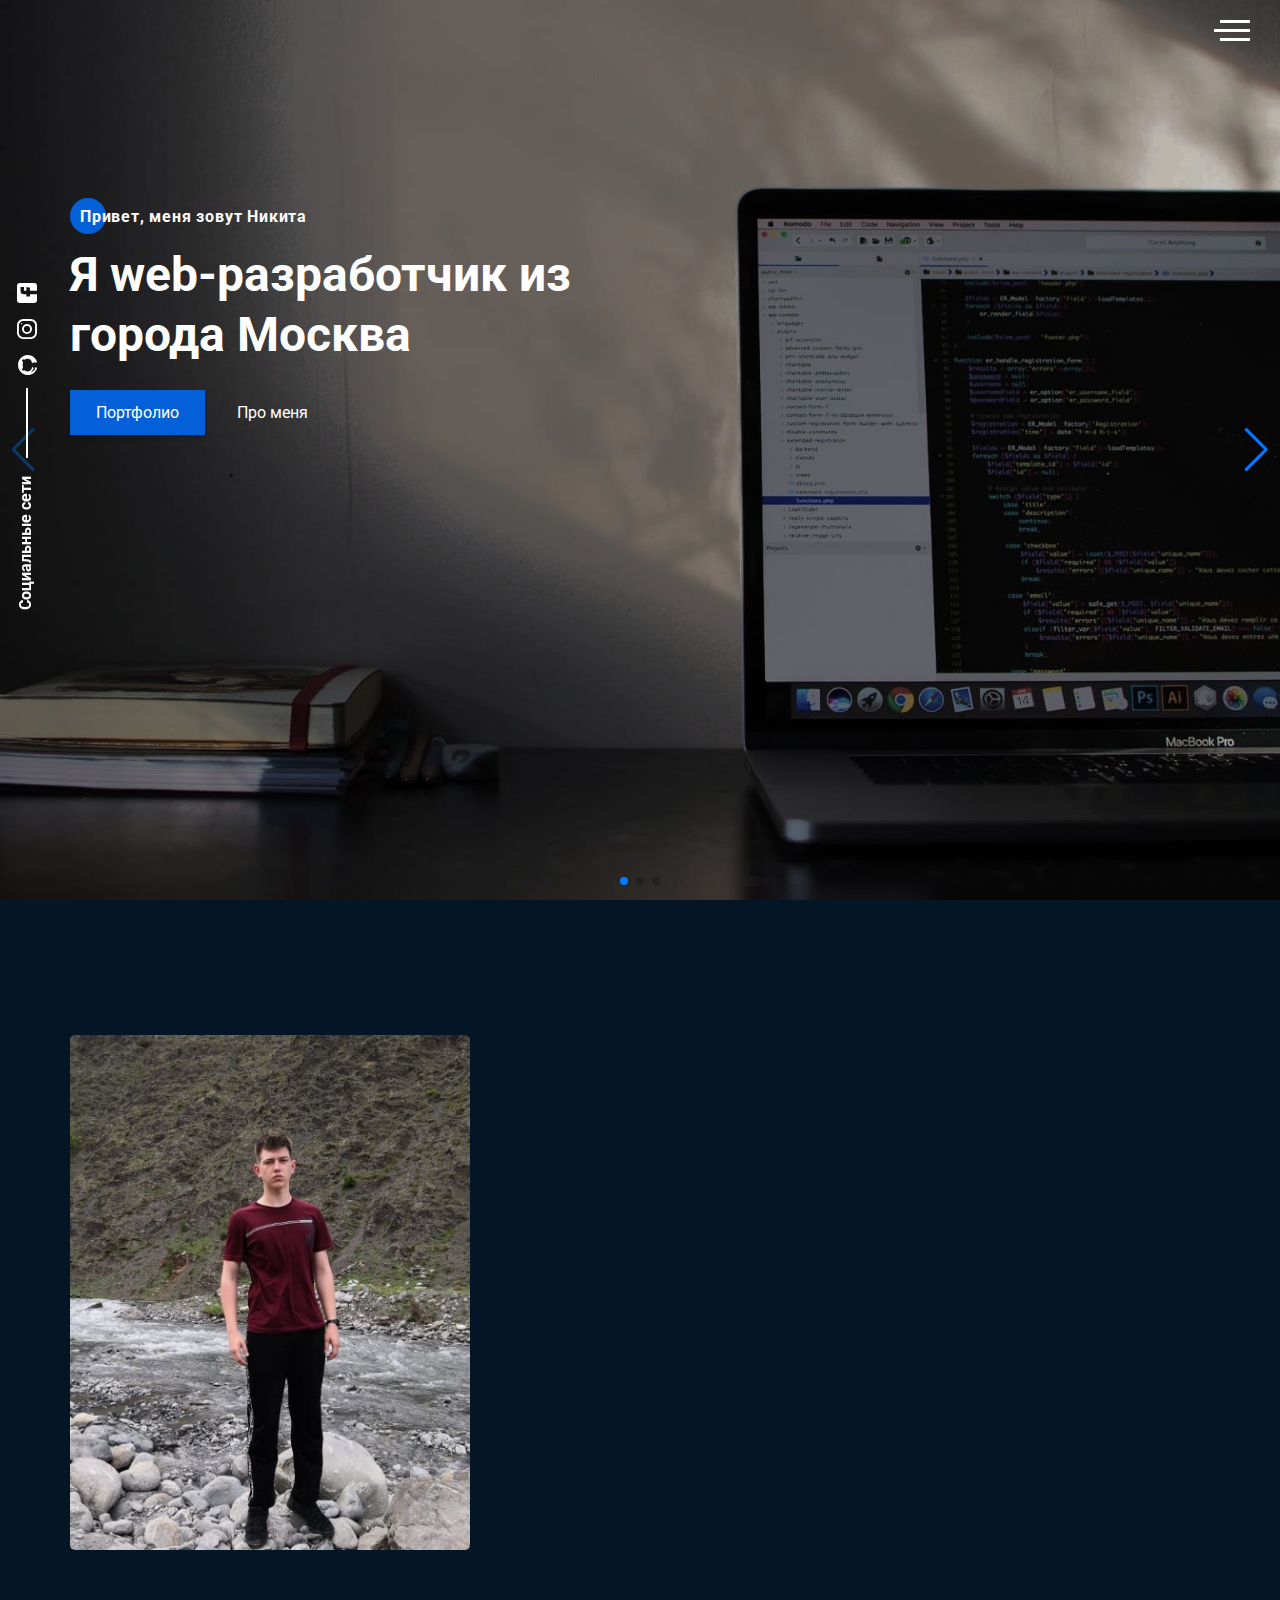
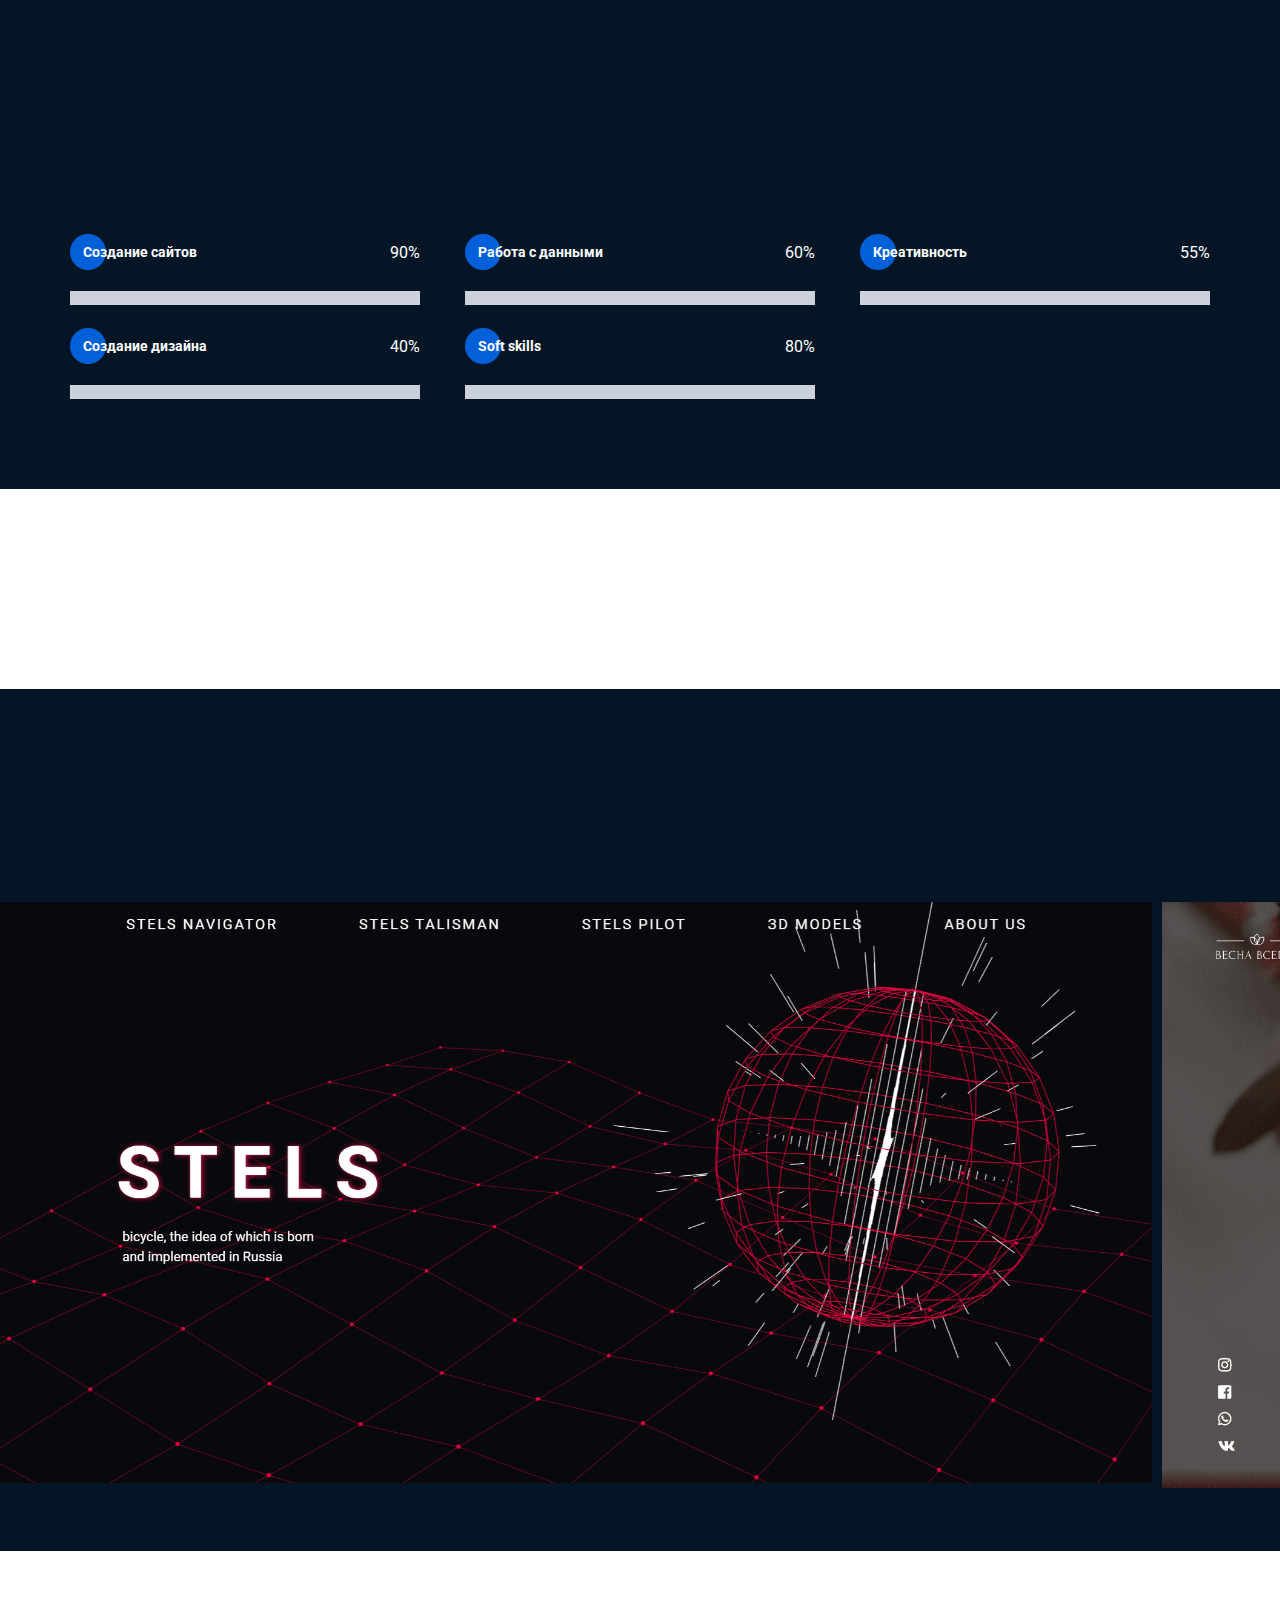
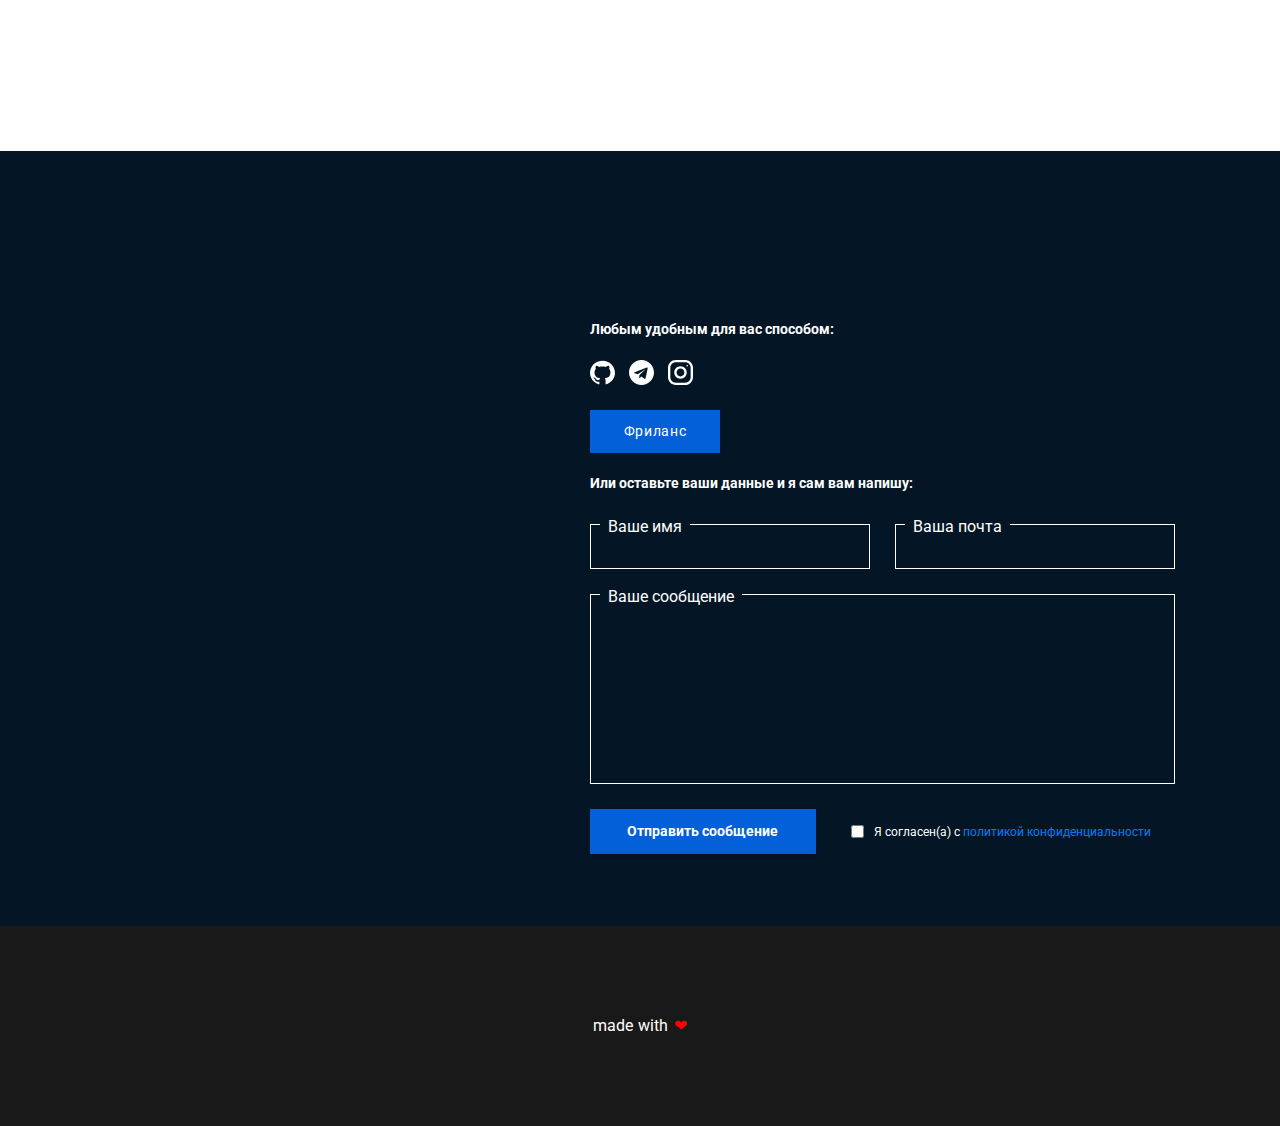
==== commit 062595ab: "add optimization img" ====
--- a/index.html
+++ b/index.html
@@ -35,4 +35,4 @@
                                 11.6935C14.1129 11.8005 14.1554 11.9031 14.231 11.9787C14.3066 12.0543 14.4092 12.0968 14.5161 
                                 12.0968H15.7258V13.7097H12.9032V4.03226H15.7258V4.83871H14.5161C14.4092 4.83871 14.3066 4.88119 14.231 
                                 4.95681C14.1554 5.03243 14.1129 5.13499 14.1129 5.24194C14.1129 5.34888 14.1554 5.45144 14.231 5.52706C14.3066 
-                                5.60268 14.4092 5.64516 14.5161 5.64516ZM19.3548 10.4839V13.6593C19.355 13.6761 19.3562 13.693 19.3584 13.7097H17.7384C17.7406 13.693 17.7418 13.6761 17.7419 13.6593V10.4839H19.3548ZM17.7419 9.67742V9.36946L18.5484 7.75655L19.3548 9.36946V9.67742H17.7419ZM24.1935 13.7097H20.1578C20.16 13.693 20.1611 13.6761 20.1613 13.6593V9.27419C20.1612 9.21159 20.1467 9.14985 20.119 9.09375L18.9093 6.6744C18.8757 6.60743 18.8242 6.55113 18.7604 6.51178C18.6967 6.47243 18.6233 6.4516 18.5484 6.4516C18.4735 6.4516 18.4001 6.47243 18.3363 6.51178C18.2726 6.55113 18.2211 6.60743 18.1875 6.6744L16.9778 9.09375C16.95 9.14985 16.9355 9.21159 16.9355 9.27419V13.6593C16.9356 13.6761 16.9368 13.693 16.939 13.7097H16.5323V3.62903C16.5323 3.52209 16.4898 3.41953 16.4142 3.34391C16.3385 3.26829 16.236 3.22581 16.129 3.22581H12.5C12.3931 3.22581 12.2905 3.26829 12.2149 3.34391C12.1393 3.41953 12.0968 3.52209 12.0968 3.62903V13.7097H11.69C11.6922 13.693 11.6934 13.6761 11.6935 13.6593V6.04839C11.6935 5.98579 11.679 5.92404 11.6512 5.86794L10.4415 3.44859C10.408 3.38163 10.3564 3.32532 10.2927 3.28598C10.229 3.24663 10.1555 3.22579 10.0806 3.22579C10.0057 3.22579 9.93232 3.24663 9.86858 3.28598C9.80485 3.32532 9.75332 3.38163 9.71976 3.44859L8.51008 5.86794C8.48229 5.92404 8.4678 5.98579 8.46774 6.04839V13.6593C8.4679 13.6761 8.46908 13.693 8.47127 13.7097H7.49345L7.66079 9.69405C7.66129 9.68498 7.66079 9.67591 7.66079 9.66633V9.65423C7.65985 9.64004 7.65817 9.62591 7.65575 9.61189V9.61089L7.28276 7.37248C7.75101 7.01915 8.06452 6.37702 8.06452 5.64516C8.06452 4.60887 6.86341 3.46119 6.72631 3.33367C6.6516 3.26442 6.55348 3.22594 6.45161 3.22594C6.34974 3.22594 6.25163 3.26442 6.17692 3.33367C6.03982 3.46119 4.83871 4.60887 4.83871 5.64516C4.83871 6.37702 5.15222 7.01915 5.62046 7.37248L5.24748 9.61089V9.61189C5.24506 9.62591 5.24337 9.64004 5.24244 9.65423V9.66633C5.24244 9.67591 5.24194 9.68498 5.24244 9.69405L5.40978 13.7097H0.806452V1.6129C0.806732 1.3991 0.891787 1.19414 1.04297 1.04297C1.19414 0.891787 1.3991 0.806732 1.6129 0.806452H23.3871C23.6009 0.806732 23.8059 0.891787 23.957 1.04297C24.1082 1.19414 24.1933 1.3991 24.1935 1.6129V13.7097Z" fill="black"/></svg></div><div><div class="title title_fz14">UI/UX Design</div><div class="about__skills-txt">Создам современный, красивый и удобный web-интерфейс.</div></div></div></div></div></div></section><section class="parallax"></section><section class="resume" id="resume"><div class="container"><h2 class="title title_fz16 resume__title down _anim-items">Опыт</h2><div class="title title_fz36 resume__subtitle down _anim-items">Чем я буду полезен</div><div class="divider left _anim-items"></div><div class="resume__wrapper"><div class="resume__column"><h3 class="title title_fz20 resume__column-title left _anim-items">Образование</h3><ul><li class="down _anim-items"><div class="resume__item left _anim-items"><div class="resume__item-head"><div class="resume__item-icon"><svg width="21" height="25" viewBox="0 0 21 25" fill="none" xmlns="http://www.w3.org/2000/svg"><path d="M17.7169 16.333L16.2497 15.9022L13.0575 13.8172V13.3394C13.9817 12.6423 14.6164 11.5767 14.7343 10.3553C15.1978 10.2807 15.553 9.87789 15.553 9.39371V8.07999C15.553 8.07491 15.5524 8.06993 15.5522 8.06486V6.4007C15.7369 6.26847 15.854 6.05309 15.854 5.81149V4.28854L18.057 3.91329C18.4191 3.85162 18.6794 3.56407 18.705 3.19772C18.7305 2.83136 18.5126 2.51046 18.1626 2.39918L10.736 0.0369751C10.5811 -0.0123413 10.4174 -0.0122925 10.2625 0.0369263L2.83579 2.39918C2.48583 2.51046 2.26787 2.83136 2.2934 3.19767C2.30961 3.43043 2.42084 3.63112 2.59252 3.76256V5.75411H2.57436C2.15615 5.75411 1.81591 6.09435 1.81591 6.51256V7.50113L1.32631 10.3748C1.24169 10.8718 1.62451 11.3267 2.12988 11.3267H3.78754C4.29179 11.3267 4.67592 10.8729 4.59111 10.3747L4.10151 7.50113V6.51256C4.10151 6.09435 3.76127 5.75411 3.34306 5.75411H3.32495V3.97858L5.14594 4.28873V5.81149C5.14594 6.05206 5.26259 6.2671 5.44638 6.39952L5.44707 8.08014V9.39371C5.44707 9.87794 5.80219 10.2807 6.26572 10.3553C6.38364 11.576 7.01762 12.6411 7.94096 13.3383V13.8183L4.74946 15.9029L3.28339 16.3332C1.71459 16.7937 0.606879 18.2339 0.606879 19.9082V20.9996C0.606879 21.2018 0.770795 21.3658 0.97309 21.3658C1.17538 21.3658 1.3393 21.2019 1.3393 20.9996V19.9082C1.3393 18.5886 2.22353 17.4075 3.48969 17.0359L4.85571 16.635L10.313 19.8778C10.4238 19.9436 10.5704 19.9471 10.6872 19.8778L16.1448 16.6348L17.5107 17.0358C18.7767 17.4074 19.6609 18.5885 19.6609 19.9079V23.4449C19.6609 23.8986 19.2918 24.2677 18.8381 24.2677H17.224V22.6892C17.224 22.4869 17.0601 22.323 16.8578 22.323C16.6556 22.323 16.4916 22.4869 16.4916 22.6892V24.2677H4.50683V22.6892C4.50683 22.4869 4.34291 22.323 4.14062 22.323C3.93832 22.323 3.77441 22.4869 3.77441 22.6892V24.2677H2.16196C1.70829 24.2677 1.3392 23.8986 1.3392 23.4449V22.7114C1.3392 22.5092 1.17529 22.3452 0.972992 22.3452C0.770697 22.3452 0.606781 22.5091 0.606781 22.7114V23.4449C0.606781 24.3024 1.30439 25 2.16191 25H18.838C19.6956 25 20.3932 24.3024 20.3932 23.4449V19.9079C20.3932 18.2731 19.3232 16.8046 17.7169 16.333ZM3.78749 10.5943H2.12988C2.07866 10.5943 2.03959 10.5485 2.04828 10.4977L2.49116 7.8983H3.42621L3.86909 10.4977C3.87773 10.5484 3.83896 10.5943 3.78749 10.5943ZM3.36909 6.51256V7.16593H2.54824V6.51256C2.54824 6.49816 2.55991 6.48649 2.57431 6.48649H3.34296C3.35742 6.48644 3.36909 6.49816 3.36909 6.51256ZM9.19028 18.2213L9.33603 18.4453L5.59731 16.2237L7.97041 14.6737C8.07802 15.9364 8.49423 17.1515 9.19028 18.2213ZM9.18774 16.6404C10.0497 16.7629 10.9498 16.763 11.8123 16.6404C11.6456 17.0505 11.4402 17.4462 11.1958 17.8219L10.5 18.8914L9.80415 17.8219C9.55976 17.4462 9.35439 17.0505 9.18774 16.6404ZM11.8097 18.2213C12.5058 17.1515 12.922 15.9364 13.0295 14.6737L15.4026 16.2237L11.664 18.4453L11.8097 18.2213ZM13.9519 6.53707H14.8198V7.71373H14.389C14.1479 7.71373 13.9518 7.51764 13.9518 7.27657V6.53707H13.9519ZM3.05776 3.09713L10.4846 0.734827C10.4941 0.731799 10.5043 0.73175 10.514 0.734876L17.9408 3.09713C17.9561 3.10201 17.9771 3.10865 17.9745 3.14679C17.9718 3.18488 17.95 3.18854 17.9341 3.19127L15.4787 3.60948L14.5568 3.49547C14.3562 3.47062 14.1733 3.61329 14.1484 3.81398C14.1236 4.01471 14.2663 4.19752 14.4669 4.22233L15.1217 4.30333V5.8047L5.87832 5.80436V4.30328L9.66772 3.83439C10.2197 3.76617 10.7792 3.76617 11.3308 3.83439L12.765 4.01178C12.9657 4.03663 13.1486 3.89401 13.1734 3.69332C13.1983 3.49259 13.0557 3.30978 12.855 3.28492L11.4207 3.10753C10.8096 3.0319 10.1894 3.0319 9.57783 3.10753L5.5205 3.60958L3.0643 3.19127C3.04838 3.18854 3.02665 3.18488 3.02397 3.14679C3.02133 3.10865 3.04238 3.10197 3.05776 3.09713ZM6.17924 7.71373L6.17875 6.53707H7.04814V7.27662C7.04814 7.51764 6.85205 7.71378 6.61093 7.71378H6.17924V7.71373ZM6.98525 10.1671C6.9664 9.86886 6.71855 9.63527 6.42104 9.63527C6.28779 9.63527 6.17939 9.52687 6.17939 9.39366V8.44615H6.61093C7.25581 8.44615 7.78051 7.9215 7.78051 7.27662V6.53707H13.2194V7.27662C13.2194 7.9215 13.7441 8.44615 14.389 8.44615H14.8206V9.39366C14.8206 9.52687 14.7122 9.63527 14.5789 9.63527C14.2814 9.63527 14.0335 9.86886 14.0147 10.1671C13.898 12.0162 12.3542 13.4647 10.4999 13.4647C8.6457 13.4647 7.1019 12.0162 6.98525 10.1671ZM10.5 14.197C11.1513 14.197 11.7704 14.0481 12.3251 13.7833V14.0154C12.3251 14.6415 12.2406 15.2591 12.078 15.8548C11.0828 16.0446 9.95761 16.0523 8.92202 15.8548C8.75937 15.2592 8.6749 14.6416 8.6749 14.0154C8.6749 14.0076 8.67382 14.0001 8.67334 13.9924C8.67324 13.9909 8.67338 13.9894 8.67329 13.9879V13.7826C9.22841 14.0478 9.84804 14.197 10.5 14.197Z" fill="black"/></svg></div><h4 class="title title_fz14">Московский Политехнический Университет</h4><div class="resume__item-location">Диплом специалиста | Москва (2019-2024)</div></div><div class="resume__item-body">Студент второго курса специальности "Перспективные транспортные средства". Люблю и разбираюсь в автомобилях!</div></div></li><li class="down _anim-items"><div class="resume__item left _anim-items"><div class="resume__item-head"><div class="resume__item-icon"><svg width="25" height="24" viewBox="0 0 25 24" fill="none" xmlns="http://www.w3.org/2000/svg"><path d="M2.92969 14.954L1.06509 14.5426C0.518604 15.6452 0 16.8837 0 18.3105C0 19.7101 0.497607 20.9336 1.06509 22.0785L7.37305 20.687V23.4312L9.57031 22.3325L11.7676 23.4312V20.6884L18.0263 22.0792C18.5686 20.9853 19.0918 19.7435 19.0918 18.3105C19.0918 18.0636 19.0735 17.8177 19.0428 17.5781H25V0H2.92969V14.954ZM1.90088 20.394C1.71035 19.8902 1.46484 19.0898 1.46484 18.3105C1.46484 17.5312 1.7104 16.7307 1.90088 16.227L7.37305 17.4342V19.1869L1.90088 20.394ZM10.3027 21.061L9.57031 20.6948L8.83789 21.061V17.5781H10.3027V21.061ZM17.1913 20.3931L11.7676 19.1878V17.4332L17.1913 16.2279C17.3817 16.7318 17.627 17.5317 17.627 18.3105C17.627 19.0895 17.3817 19.8895 17.1913 20.3931ZM23.5352 1.46484V16.1133H18.7038C18.4637 15.3788 18.2701 15.0319 18.0263 14.5418L10.9548 16.1133H8.18535L4.39453 15.277V1.46484H23.5352Z" fill="black"/><path d="M8.83789 2.92969H19.0918V4.39453H8.83789V2.92969Z" fill="black"/><path d="M5.85938 8.78906H22.0703V10.2539H5.85938V8.78906Z" fill="black"/><path d="M8.83789 11.7188H19.0918V13.1836H8.83789V11.7188Z" fill="black"/><path d="M10.3027 5.85938H11.7676V7.32422H10.3027V5.85938Z" fill="black"/><path d="M13.2324 5.85938H14.6973V7.32422H13.2324V5.85938Z" fill="black"/><path d="M16.1621 5.85938H17.627V7.32422H16.1621V5.85938Z" fill="black"/></svg></div><h4 class="title title_fz14">Курсы</h4><div class="resume__item-location">Курсы по разработке</div></div><div class="resume__item-body">Курсы от Ивана Петреченко: "Web-разработчик 2020", "JavaScript+React с нуля до результата";<br>Интерактивные курсы HTML Academy;<br>Курс по верстке и видеоруки от канала "Фрилансер по жизни";<br>Курс ReactJS от Владилена Минина и его видеоруки на youtube;<br></div></div></li></ul></div><div class="resume__column"><h3 class="title title_fz20 resume__column-title right _anim-items">Опыт работы</h3><ul><li class="down _anim-items"><div class="resume__item right _anim-items"><div class="resume__item-head"><div class="resume__item-icon"><svg width="25" height="25" viewBox="0 0 25 25" fill="none" xmlns="http://www.w3.org/2000/svg"><path d="M22.5 3.75H11.25V4.58333H22.5V3.75Z" fill="black"/><path d="M18.3333 5.41663H11.25V6.24996H18.3333V5.41663Z" fill="black"/><path d="M18.3333 7.08337H11.25V7.91671H18.3333V7.08337Z" fill="black"/><path d="M22.5 2.08337H14.5833V2.91671H22.5V2.08337Z" fill="black"/><path d="M13.75 2.08337H12.9167V2.91671H13.75V2.08337Z" fill="black"/><path d="M12.9166 16.6666H12.0833V17.5H12.9166V16.6666Z" fill="black"/><path d="M6.96124 2.79461L6.37207 2.20544L5.53874 3.03878C5.37608 3.20149 5.37608 3.46524 5.53874 3.62794L6.37207 4.46128L6.96124 3.87211L6.42249 3.33336L6.96124 2.79461Z" fill="black"/><path d="M10.2946 3.03878L9.46124 2.20544L8.87207 2.79461L9.41082 3.33336L8.87207 3.87211L9.46124 4.46128L10.2946 3.62794C10.4572 3.46524 10.4572 3.20149 10.2946 3.03878Z" fill="black"/><path d="M7.93836 1.95105L7.10425 4.45101L7.89435 4.71463L8.72846 2.21467L7.93836 1.95105Z" fill="black"/><path d="M21.6667 12.9167V9.58333H20.8334V12.9167H20V8.75H19.1667V12.9167H18.3334V10.8333H17.5V12.9167H16.6667V10.4167H15.8334V12.9167H15V11.25H14.1667V12.9167H13.3334V13.75H22.5V12.9167H21.6667Z" fill="black"/><path d="M22.0835 0H2.91675C1.53659 0.00135417 0.418102 1.11984 0.416748 2.5V10.6775V10.6812V15.4167V16.6667C0.418102 18.0468 1.53659 19.1653 2.91675 19.1667H8.07591L6.40925 22.5H4.16675C3.47638 22.5 2.91675 23.0596 2.91675 23.75C2.91675 24.4404 3.47638 25 4.16675 25H20.8335C21.5238 25 22.0835 24.4404 22.0835 23.75C22.0835 23.0596 21.5238 22.5 20.8335 22.5H18.591L16.9243 19.1667H22.0835C23.4636 19.1653 24.5821 18.0468 24.5835 16.6667V2.5C24.5821 1.11984 23.4636 0.00135417 22.0835 0ZM1.25008 5.8625L2.19716 6.99C2.27633 7.08432 2.39321 7.13875 2.51633 7.13875H3.79175C3.91487 7.13875 4.03175 7.08432 4.11091 6.99L5.05841 5.8625L5.99341 6.16625L6.09675 7.63417C6.10529 7.75693 6.16768 7.86964 6.26716 7.94208L7.29925 8.69208C7.39909 8.76417 7.52555 8.7887 7.64508 8.75917L9.0755 8.40375L9.65383 9.19917L8.87425 10.4492C8.80966 10.554 8.79472 10.6819 8.83341 10.7987L9.228 12.0117C9.26597 12.1286 9.35362 12.2229 9.46758 12.2692L10.8335 12.8229V13.8062L9.46675 14.36C9.35253 14.406 9.26472 14.5006 9.22716 14.6179L9.10216 15H6.70175C7.6355 13.045 6.80758 10.7032 4.85258 9.76943C3.7043 9.22099 2.36128 9.26359 1.25008 9.88375V5.8625ZM1.25008 10.875C2.59779 9.82359 4.54268 10.0638 5.59404 11.4116C6.40581 12.4521 6.46847 13.8929 5.75008 15H1.25008V10.875ZM20.8335 23.3333C21.0636 23.3333 21.2501 23.5199 21.2501 23.75C21.2501 23.9801 21.0636 24.1667 20.8335 24.1667H4.16675C3.93664 24.1667 3.75008 23.9801 3.75008 23.75C3.75008 23.5199 3.93664 23.3333 4.16675 23.3333H20.8335ZM17.6593 22.5H7.34091L9.00758 19.1667H15.9926L17.6593 22.5ZM23.7501 16.6667C23.7501 17.5871 23.0039 18.3333 22.0835 18.3333H2.91675C1.99628 18.3333 1.25008 17.5871 1.25008 16.6667V15.8333H5.96758H5.97133H23.7501V16.6667ZM23.7501 15H10.1064L11.4068 14.4729C11.5639 14.4092 11.6667 14.2566 11.6668 14.0871V12.5417C11.6668 12.372 11.564 12.2192 11.4068 12.1554L9.95841 11.5696L9.68425 10.7258L10.5101 9.40083C10.5997 9.25688 10.5931 9.07302 10.4935 8.93583L9.58508 7.68583C9.48534 7.54849 9.31232 7.48536 9.14758 7.52625L7.63258 7.90125L6.91675 7.38125L6.80716 5.82708C6.79524 5.65766 6.68164 5.5124 6.52008 5.46L5.05133 4.9825C4.88972 4.93104 4.71305 4.98182 4.60341 5.11125L3.6005 6.305H2.71175L1.70841 5.11125C1.59873 4.98167 1.4218 4.93083 1.26008 4.9825L1.25008 4.98625V2.5C1.25008 1.57953 1.99628 0.833333 2.91675 0.833333H22.0835C23.0039 0.833333 23.7501 1.57953 23.7501 2.5V15Z" fill="black"/></svg></div><h4 class="title title_fz14">Фриланс</h4><div class="resume__item-location">Разработка и верстка сайтов на фрилансе и для учебы (2020)</div></div><div class="resume__item-body">Верстка и дизайн продающих лэндингов, интернет-магазинов и single-page приложений</div></div></li></ul></div></div></div></section><section class="parallax"></section><section class="skills" id="skills"><div class="container"><h2 class="title title_fz16 skills__title down _anim-items">Навыки</h2><div class="title title_fz36 skills__subtitle down _anim-items">Что я использую в работе</div><div class="divider left _anim-items"></div><div class="skills__cards"><div class="skills__cards-item card1 down _anim-items"><div class="skills__cards-icon"><svg width="46" height="65" viewBox="0 0 46 65" fill="none" xmlns="http://www.w3.org/2000/svg"><path d="M4.16571 59.7792L0 12.7739H45.7746L41.6044 59.7718L22.8592 64.9999L4.16571 59.7792Z" fill="#E53D20"/><path d="M22.8872 61.0039L38.0342 56.7793L41.5979 16.6174H22.8872V61.0039Z" fill="#F15123"/><path d="M22.8873 34.0512H15.3044L14.7806 28.1477H22.8873V22.3826H22.8675H8.51782L8.65504 23.9293L10.0635 39.816H22.8873V34.0512Z" fill="#EDEDED"/><path d="M22.8874 49.0233L22.8623 49.0301L16.4803 47.2963L16.0721 42.6985H12.971H10.3196L11.1225 51.7504L22.861 55.0287L22.8874 55.0213V49.0233Z" fill="#EDEDED"/><path d="M4.25879 0H7.17102V2.89452H9.8349V0H12.7473V8.76534H9.83502V5.83025H7.17115V8.76534H4.259V0H4.25879Z" fill="white"/><path d="M16.577 2.90674H14.0132V0H22.0542V2.90674H19.4893V8.76534H16.5772V2.90674H16.577Z" fill="white"/><path d="M23.3303 0H26.3669L28.2348 3.07986L30.1008 0H33.1386V8.76534H30.2384V4.42075L28.2348 7.53735H28.1848L26.1798 4.42075V8.76534H23.3303V0Z" fill="white"/><path d="M34.5879 0H37.5009V5.86806H41.5962V8.76534H34.5879V0Z" fill="white"/><path d="M22.8674 34.051V39.8158H29.9238L29.2587 47.2926L22.8674 49.0281V55.0258L34.6152 51.7503L34.7013 50.7764L36.048 35.599L36.1878 34.051H34.6436H22.8674Z" fill="white"/><path d="M22.8674 22.3828V28.1478H36.6909H36.7092L36.8242 26.8519L37.0853 23.9294L37.2223 22.3828H22.8674Z" fill="white"/></svg></div><div class="skills__cards-title title title_fz14">HTML5</div><div class="skills__cards-descr">Именно он создает каркас вашего сайта или приложения, а пятая версия позволит мне создавать более SEO-оптимизированную структуру вашего продукта</div></div><div class="skills__cards-item card2 down _anim-items"><div class="skills__cards-icon"><svg width="54" height="73" viewBox="0 0 54 73" fill="none" xmlns="http://www.w3.org/2000/svg"><g clip-path="url(#clip0)" filter="url(#filter0_d)"><path d="M26.9719 65L8.18634 59.7793L4 12.7742H50.0001L45.8093 59.7722L26.9719 65Z" fill="#4353AD"/><path d="M42.2217 56.7794L45.8026 16.6177H27V61.0039L42.2217 56.7794Z" fill="#485FB5"/><path d="M26.9999 49.0236L26.9746 49.0301L20.5612 47.2965L20.1512 42.6988H14.3703L15.177 51.7506L26.9734 55.0289L26.9999 55.0216V49.0236ZM12.5598 22.3828L13.0833 28.1477H26.9999V22.3828H12.5598ZM13.5969 34.0511L14.113 39.8161H26.9999V34.0511H13.5969Z" fill="#EDEDED"/><path d="M31.5654 0H38.5403V2.53899H34.4824V3.04703H38.5403V8.88666H31.5654V6.22046H35.6236V5.71282H31.5656V0H31.5654ZM23.1956 0H30.1703V2.53899H26.1124V3.04703H30.1703V8.88666H23.1958V6.22046H27.2538V5.71282H23.1955V0H23.1956ZM14.8259 0H21.8005V2.91982H17.7427V5.84003H21.8009V8.75985H14.8259V0Z" fill="white"/><path d="M40.3662 34.0511L41.4057 22.3828H26.9802V28.1476H35.0947L34.5708 34.0511H26.9802V39.8161H34.0715L33.4026 47.2931L26.98 49.0283V55.026L38.7856 51.7506L38.872 50.7768L40.2257 35.5991L40.3662 34.0511Z" fill="white"/></g><defs><filter id="filter0_d" x="0" y="0" width="54" height="73" filterUnits="userSpaceOnUse" color-interpolation-filters="sRGB"><feFlood flood-opacity="0" result="BackgroundImageFix"/><feColorMatrix in="SourceAlpha" type="matrix" values="0 0 0 0 0 0 0 0 0 0 0 0 0 0 0 0 0 0 127 0"/><feOffset dy="4"/><feGaussianBlur stdDeviation="2"/><feColorMatrix type="matrix" values="0 0 0 0 0 0 0 0 0 0 0 0 0 0 0 0 0 0 0.25 0"/><feBlend mode="normal" in2="BackgroundImageFix" result="effect1_dropShadow"/><feBlend mode="normal" in="SourceGraphic" in2="effect1_dropShadow" result="shape"/></filter><clipPath id="clip0"><rect width="46" height="65" fill="white" transform="translate(4)"/></clipPath></defs></svg></div><div class="skills__cards-title title title_fz14">CSS3</div><div class="skills__cards-descr">Этот язык стилей позволяет мне создавать абсолютно любой внешний вид вашего сайта или приложения. Все ограничивается только вашей фантазией!</div></div><div class="skills__cards-item card3 down _anim-items"><div class="skills__cards-icon"><svg width="65" height="65" viewBox="0 0 65 65" fill="none" xmlns="http://www.w3.org/2000/svg"><path d="M0 0H65V65H0V0Z" fill="#F7DF1E"/><path d="M17.0909 54.3188L22.0651 51.3084C23.0247 53.0099 23.8977 54.4495 25.9916 54.4495C27.9988 54.4495 29.2642 53.6643 29.2642 50.6104V29.8413H35.3726V50.6967C35.3726 57.0234 31.6641 59.9031 26.2535 59.9031C21.367 59.9031 18.5306 57.3723 17.0908 54.3183" fill="black"/><path d="M38.6904 53.6641L43.664 50.7844C44.9733 52.9226 46.675 54.4932 49.6854 54.4932C52.2164 54.4932 53.8303 53.2278 53.8303 51.4825C53.8303 49.3881 52.1724 48.6463 49.3799 47.425L47.8532 46.7701C43.4461 44.8943 40.5227 42.5382 40.5227 37.564C40.5227 32.9826 44.0132 29.4919 49.4674 29.4919C53.3507 29.4919 56.1431 30.8447 58.15 34.3789L53.394 37.433C52.3468 35.557 51.2127 34.8153 49.4675 34.8153C47.6786 34.8153 46.544 35.9497 46.544 37.433C46.544 39.2656 47.6786 40.0075 50.2962 41.142L51.8232 41.7964C57.0154 44.0218 59.9389 46.2904 59.9389 51.3952C59.9389 56.8932 55.6194 59.9035 49.8164 59.9035C44.1443 59.9035 40.4791 57.1984 38.6905 53.6641" fill="black"/></svg></div><div class="skills__cards-title title title_fz14">JavaScript</div><div class="skills__cards-descr">Этот язык программирования позволяет оживить все что угодно: слайдеры, окна, подсказки, вкладки, получение данных от сервера и многое другое</div></div><div class="skills__cards-item card4 down _anim-items"><div class="skills__cards-icon"><svg width="72" height="65" viewBox="0 0 72 65" fill="none" xmlns="http://www.w3.org/2000/svg"><path d="M0.212158 32.4294C0.212158 37.8596 5.4891 42.9288 13.8087 45.7861C12.1474 54.1903 13.5109 60.9639 18.0655 63.6034C22.7471 66.3162 29.7216 64.4383 36.3413 58.624C42.7939 64.2036 49.3155 66.3995 53.8658 63.7525C58.5429 61.0319 59.9655 53.7988 58.2582 45.1323C66.9235 42.2536 71.7706 37.931 71.7706 32.4294C71.7706 27.1252 66.4838 22.5363 58.2765 19.6972C60.1145 10.6726 58.5571 4.0633 53.814 1.31488C49.2412 -1.33477 42.6439 0.974673 36.0963 6.70042C29.2847 0.622993 22.7525 -1.23252 18.014 1.52391C13.4456 4.18109 12.142 11.0779 13.8087 19.6376C5.77002 22.4539 0.212158 27.1464 0.212158 32.4294Z" fill="#041626"/><path d="M56.5381 22.5166C55.8789 22.2885 55.1958 22.0728 54.4924 21.8688C54.608 21.3947 54.7141 20.9267 54.8084 20.4667C56.357 12.9133 55.3445 6.82827 51.887 4.82481C48.5718 2.90376 43.1499 4.90677 37.674 9.69525C37.1475 10.1557 36.6194 10.6432 36.0916 11.1541C35.7399 10.8161 35.3888 10.4894 35.0386 10.177C29.2998 5.0568 23.5474 2.8991 20.0934 4.90836C16.7813 6.83498 15.8004 12.5555 17.1944 19.7139C17.329 20.4053 17.4863 21.1114 17.6643 21.8293C16.8501 22.0616 16.0642 22.3091 15.3122 22.5725C8.58403 24.9296 4.28711 28.6237 4.28711 32.4554C4.28711 36.4129 8.89986 40.3823 15.9078 42.7892C16.4608 42.9791 17.0346 43.1587 17.626 43.3292C17.4341 44.1057 17.2671 44.8665 17.1269 45.6086C15.7978 52.6428 16.8358 58.2282 20.1391 60.1427C23.5511 62.1198 29.2774 60.0875 34.8533 55.1899C35.294 54.8028 35.7363 54.3922 36.1794 53.9619C36.7537 54.5176 37.3271 55.0435 37.8974 55.5368C43.2984 60.207 48.6327 62.0928 51.933 60.173C55.3416 58.1902 56.4493 52.1902 55.0112 44.8902C54.9013 44.3326 54.7735 43.7631 54.6299 43.1834C55.0321 43.0639 55.4269 42.9406 55.8118 42.8124C63.0972 40.3869 67.8373 36.4658 67.8373 32.4554C67.8373 28.6098 63.4018 24.8908 56.5381 22.5166Z" fill="#53C1DE"/><path d="M54.9579 40.2229C54.6104 40.3385 54.2538 40.4502 53.8905 40.5586C53.0862 38.0001 52.0008 35.2795 50.6724 32.4687C51.94 29.7248 52.9835 27.039 53.7653 24.4971C54.4154 24.6861 55.0464 24.8855 55.6544 25.0959C61.5352 27.1302 65.1224 30.1379 65.1224 32.4554C65.1224 34.924 61.2483 38.1285 54.9579 40.2229ZM52.3478 45.4199C52.9837 48.6479 53.0746 51.5663 52.6533 53.8478C52.2748 55.8979 51.5137 57.2647 50.5725 57.8121C48.5698 58.977 44.2868 57.4628 39.6679 53.4689C39.1384 53.011 38.605 52.5222 38.07 52.0048C39.8606 50.0369 41.6503 47.7491 43.3969 45.2084C46.4691 44.9344 49.3716 44.4866 52.0038 43.8752C52.1334 44.4007 52.2486 44.916 52.3478 45.4199ZM25.9527 57.6108C23.996 58.3052 22.4375 58.3251 21.4955 57.7793C19.4909 56.6175 18.6576 52.133 19.7943 46.1174C19.9245 45.4284 20.0795 44.7208 20.2581 43.9974C22.8614 44.5758 25.7426 44.9921 28.8222 45.2429C30.5806 47.7291 32.422 50.0144 34.2776 52.0153C33.8721 52.4086 33.4683 52.783 33.0667 53.1358C30.6011 55.3015 28.1302 56.838 25.9527 57.6108ZM16.7857 40.2078C13.6869 39.1436 11.1278 37.7604 9.37369 36.251C7.7975 34.8946 7.00171 33.548 7.00171 32.4554C7.00171 30.1301 10.4517 27.1643 16.2057 25.1484C16.9039 24.9038 17.6348 24.6733 18.3932 24.4568C19.1884 27.0561 20.2316 29.7737 21.4905 32.5218C20.2153 35.3107 19.1573 38.0716 18.3543 40.7013C17.8136 40.5452 17.2897 40.3808 16.7857 40.2078ZM19.8586 19.19C18.6642 13.0568 19.4574 8.43022 21.4534 7.26925C23.5795 6.03246 28.2808 7.79586 33.2358 12.2169C33.5526 12.4994 33.8706 12.7952 34.1894 13.1012C32.343 15.0934 30.5185 17.3615 28.7757 19.833C25.7869 20.1114 22.9259 20.5585 20.2954 21.1573C20.13 20.4888 19.9835 19.8321 19.8586 19.19ZM47.2713 25.9916C46.6424 24.9002 45.9969 23.8346 45.3387 22.7981C47.3664 23.0556 49.3091 23.3975 51.1335 23.8159C50.5857 25.5798 49.9031 27.424 49.0995 29.3146C48.523 28.2149 47.9133 27.1061 47.2713 25.9916ZM36.0924 15.0508C37.3446 16.4139 38.5987 17.9359 39.8321 19.5872C38.5892 19.5283 37.3308 19.4976 36.0621 19.4976C34.8054 19.4976 33.5563 19.5276 32.3211 19.5855C33.5557 17.9496 34.8206 16.4296 36.0924 15.0508ZM24.842 26.0105C24.2138 27.1049 23.6154 28.2077 23.048 29.3125C22.2575 27.4285 21.5811 25.5759 21.0286 23.7871C22.8418 23.3793 24.7754 23.046 26.7901 22.7933C26.1227 23.8393 25.4718 24.9128 24.842 26.0102V26.0105ZM26.8481 42.3121C24.7665 42.0787 22.8039 41.7625 20.9912 41.366C21.5525 39.5452 22.2438 37.6531 23.0511 35.7285C23.62 36.8325 24.2207 37.9357 24.8527 39.0326H24.8528C25.4966 40.1501 26.1636 41.2447 26.8481 42.3121ZM36.1675 50.0523C34.8808 48.6573 33.5974 47.1142 32.3439 45.4543C33.5607 45.5023 34.8013 45.5269 36.0621 45.5269C37.3574 45.5269 38.6379 45.4975 39.8983 45.4412C38.6608 47.1309 37.4113 48.6764 36.1675 50.0523ZM49.1254 35.6304C49.9748 37.5758 50.6908 39.4581 51.2594 41.2478C49.4168 41.6702 47.4274 42.0104 45.3313 42.2632C45.991 41.2127 46.6422 40.1288 47.2821 39.0139C47.9295 37.8858 48.5442 36.7561 49.1254 35.6304ZM44.9305 37.651C43.9371 39.3818 42.9172 41.034 41.8818 42.5936C39.996 42.7291 38.0478 42.7989 36.0621 42.7989C34.0845 42.7989 32.1608 42.7372 30.3083 42.6164C29.2312 41.0363 28.1892 39.3792 27.2021 37.6659H27.2023C26.2179 35.9573 25.3118 34.2342 24.4908 32.5209C25.3115 30.8035 26.2152 29.0785 27.1941 27.373L27.1938 27.3733C28.1753 25.6632 29.2081 24.0142 30.2753 22.444C32.1653 22.3004 34.1034 22.2255 36.062 22.2255H36.0621C38.0296 22.2255 39.9701 22.301 41.8596 22.4458C42.9104 24.0045 43.9363 25.6482 44.9216 27.3585C45.918 29.0881 46.8334 30.8016 47.6612 32.4821C46.8359 34.1915 45.9225 35.9223 44.9305 37.651ZM50.5309 7.18809C52.659 8.42124 53.4866 13.3945 52.1495 19.9161C52.0642 20.3322 51.9682 20.7561 51.8639 21.1856C49.2273 20.5743 46.3643 20.1194 43.3667 19.8369C41.6205 17.3382 39.811 15.0666 37.9946 13.0999C38.483 12.6279 38.9706 12.1778 39.4562 11.753C44.1479 7.65025 48.533 6.03041 50.5309 7.18809Z" fill="#041626"/><path d="M36.0623 26.7532C39.1964 26.7532 41.7371 29.3061 41.7371 32.4554C41.7371 35.6046 39.1964 38.1576 36.0623 38.1576C32.9282 38.1576 30.3875 35.6046 30.3875 32.4554C30.3875 29.3061 32.9282 26.7532 36.0623 26.7532Z" fill="#53C1DE"/></svg></div><div class="skills__cards-title title title_fz14">ReactJS</div><div class="skills__cards-descr">Эта библиотека позволяет создавать web-приложения. Мы можем создать максимально интерактивный продукт именно под ваши цели</div></div></div><div class="skills__charts _anim-items"><div class="skills__charts-item"><div class="skills__charts-head"><h4 class="skills__charts-title title_fz14">Создание сайтов</h4><div class="skills__charts-percent">90%</div></div><div class="skills__charts-body"><div class="skills__charts-body-percent"></div></div></div><div class="skills__charts-item"><div class="skills__charts-head"><h4 class="skills__charts-title title_fz14">Работа с данными</h4><div class="skills__charts-percent">60%</div></div><div class="skills__charts-body"><div class="skills__charts-body-percent"></div></div></div><div class="skills__charts-item"><div class="skills__charts-head"><h4 class="skills__charts-title title_fz14">Креативность</h4><div class="skills__charts-percent">55%</div></div><div class="skills__charts-body"><div class="skills__charts-body-percent"></div></div></div><div class="skills__charts-item"><div class="skills__charts-head"><h4 class="skills__charts-title title_fz14">Создание дизайна</h4><div class="skills__charts-percent">40%</div></div><div class="skills__charts-body"><div class="skills__charts-body-percent"></div></div></div><div class="skills__charts-item"><div class="skills__charts-head"><h4 class="skills__charts-title title_fz14">Soft skills</h4><div class="skills__charts-percent">80%</div></div><div class="skills__charts-body"><div class="skills__charts-body-percent"></div></div></div></div></div></section><section class="parallax"></section><section class="portfolio" id="portfolio"><div class="container"><h2 class="title title_fz16 portfolio__title down _anim-items _anim-no-hide">Портфолио</h2><div class="title title_fz36 portfolio__subtitle right _anim-items _anim-no-hide">Мои работы</div><div class="divider left _anim-items _anim-no-hide"></div></div><div class="swiper-container portfolio__slider"><!-- Additional required wrapper --><div class="swiper-wrapper"><!-- Slides --><div class="swiper-slide portfolio__slide"><a href="https://h3ikkinen.github.io/stels/" target="_blank" target="_blank"><img src="img/works/stels_intro.png" alt="work1"></a></div><div class="swiper-slide portfolio__slide"><a href="https://h3ikkinen.github.io/floristry/index.html" target="_blank" target="_blank"><img src="img/works/flor_intro.png" alt="work1"></a></div><div class="swiper-slide portfolio__slide"><a href="https://h3ikkinen.github.io/trip/index.html" target="_blank"><img src="img/works/trip_uintro.png" alt="work1"></a></div></div><!-- If we need pagination --><div class="swiper-pagination"></div><!-- If we need navigation buttons --><div class="swiper-button-prev"></div><div class="swiper-button-next"></div><!-- If we need scrollbar --><!-- <div class="swiper-scrollbar"></div> --></div></section><section class="parallax"></section><section class="contacts" id="contacts"><div class="container"><div class="contacts__wrapper"><div class="contacts__photo down _anim-items"><img src="img/main_photo.jpg" alt="photo"></div><div class="contacts__descr"><h2 class="title title_fz16 contacts__title left _anim-items">Контакты</h2><div class="contacts__subtitle title title_fz36 left _anim-items">Свяжитесь со мной.</div><div class="divider right _anim-items"></div><div class="title title_fz14 contacts__text">Любым удобным для вас способом:</div><div class="contacts__social"><a href="https://github.com/h3ikkinen" class="contacts__link" target="_blank"><svg width="20" height="19" viewBox="0 0 20 19" fill="none" xmlns="http://www.w3.org/2000/svg"><path d="M10 0C4.475 0 0 4.36167 0 9.74107C0 14.0457 2.865 17.6962 6.8375 18.9832C7.3375 19.0749 7.52083 18.7734 7.52083 18.5148C7.52083 18.2835 7.5125 17.6706 7.50833 16.8585C4.72667 17.4459 4.14 15.5517 4.14 15.5517C3.685 14.4274 3.0275 14.1267 3.0275 14.1267C2.12167 13.5228 3.0975 13.5352 3.0975 13.5352C4.10167 13.603 4.62917 14.5389 4.62917 14.5389C5.52083 16.0283 6.97 15.5979 7.54167 15.3493C7.63167 14.719 7.88917 14.2903 8.175 14.0466C5.95417 13.8029 3.62 12.9652 3.62 9.23304C3.62 8.16988 4.0075 7.30085 4.64917 6.61934C4.53667 6.37317 4.19917 5.3827 4.73667 4.04116C4.73667 4.04116 5.57417 3.78012 7.48667 5.03988C8.28667 4.82345 9.13667 4.71606 9.98667 4.7111C10.8367 4.71606 11.6867 4.82345 12.4867 5.03988C14.3867 3.78012 15.2242 4.04116 15.2242 4.04116C15.7617 5.3827 15.4242 6.37317 15.3242 6.61934C15.9617 7.30085 16.3492 8.16988 16.3492 9.23304C16.3492 12.9752 14.0117 13.7987 11.7867 14.0383C12.1367 14.3307 12.4617 14.928 12.4617 15.8408C12.4617 17.1444 12.4492 18.1918 12.4492 18.5082C12.4492 18.7635 12.6242 19.0683 13.1367 18.9708C17.1375 17.692 20 14.0391 20 9.74107C20 4.36167 15.5225 0 10 0Z" fill="#ffffff"/></svg> </a><a href="https://t.me/h3ikkinen" class="contacts__link" target="_blank"><svg width="30" height="30" viewBox="0 0 30 30" fill="none" xmlns="http://www.w3.org/2000/svg"><path d="M15 30C23.2863 30 30 23.2863 30 15C30 6.71375 23.2863 0 15 0C6.71375 0 0 6.71375 0 15C0 23.2863 6.71375 30 15 30ZM6.86375 14.675L21.3263 9.09875C21.9975 8.85625 22.5837 9.2625 22.3662 10.2775L22.3675 10.2762L19.905 21.8775C19.7225 22.7 19.2337 22.9 18.55 22.5125L14.8 19.7487L12.9912 21.4913C12.7912 21.6913 12.6225 21.86 12.235 21.86L12.5013 18.0438L19.4513 11.765C19.7537 11.4987 19.3837 11.3488 18.985 11.6138L10.3963 17.0212L6.69375 15.8663C5.89 15.6112 5.8725 15.0625 6.86375 14.675Z" fill="black"/></svg> </a><a href="#" class="contacts__link noworked" target="_blank"><svg width="20" height="20" viewBox="0 0 20 20" fill="none" xmlns="http://www.w3.org/2000/svg"><path d="M13.7495 0L6.24951 0C2.79826 0 -0.000488281 2.79875 -0.000488281 6.25L-0.000488281 13.75C-0.000488281 17.2013 2.79826 20 6.24951 20L13.7495 20C17.2008 20 19.9995 17.2013 19.9995 13.75L19.9995 6.25C19.9995 2.79875 17.2008 0 13.7495 0ZM18.1245 13.75C18.1245 16.1625 16.162 18.125 13.7495 18.125L6.24951 18.125C3.83701 18.125 1.87451 16.1625 1.87451 13.75L1.87451 6.25C1.87451 3.8375 3.83701 1.875 6.24951 1.875L13.7495 1.875C16.162 1.875 18.1245 3.8375 18.1245 6.25L18.1245 13.75Z" fill="black"/><path d="M9.99951 5C7.23826 5 4.99951 7.23875 4.99951 10C4.99951 12.7613 7.23826 15 9.99951 15C12.7608 15 14.9995 12.7613 14.9995 10C14.9995 7.23875 12.7608 5 9.99951 5ZM9.99951 13.125C8.27701 13.125 6.87451 11.7225 6.87451 10C6.87451 8.27625 8.27701 6.875 9.99951 6.875C11.722 6.875 13.1245 8.27625 13.1245 10C13.1245 11.7225 11.722 13.125 9.99951 13.125Z" fill="black"/><path d="M15.3745 5.29123C15.7425 5.29123 16.0408 4.99295 16.0408 4.62499C16.0408 4.25703 15.7425 3.95874 15.3745 3.95874C15.0065 3.95874 14.7083 4.25703 14.7083 4.62499C14.7083 4.99295 15.0065 5.29123 15.3745 5.29123Z" fill="black"/></svg></a></div><div class="contacts__freelance"><div class="contacts__freelance_btn">фриланс</div></div><div class="title title_fz14 contacts__text">Или оставьте ваши данные и я сам вам напишу:</div><form action="#" class="contacts__form"><div class="contacts__input"><input required name="name" id="name" type="text" class="noworked"> <label for="name">Ваше имя</label></div><div class="contacts__input input2"><input required name="email" id="email" type="email" class="noworked"> <label for="email">Ваша почта</label></div><div class="contacts__textarea"><textarea class="noworked" name="text" id="text"></textarea> <label for="text">Ваше сообщение</label></div><div class="contacts__triggers"><button to="h3ikkinen@yandex.ru" class="btn contacts__btn">Отправить сообщение</button><div class="contacts__policy"><input required type="checkbox"> <span>Я согласен(а) с <a href="policy.html">политикой конфиденциальности</a></span></div></div></form></div></div></div></section><footer><section class="parallax"><div class="footer__parallax"><div class="footer__txt">made with <span>❤</span></div></div></section></footer><!-- modal   freelance--><div class="freelance__modal"><div class="freelance__modal_overlay"></div><div class="freelance__modal_body"><div class="freelance__modal_close">&#10006</div><a href="https://freelancehunt.com/freelancer/h3ikkinen.html?from=shield&r=7vJ5G" target="_blank">Freelancehunt</a> <a href="https://freelance.habr.com/freelancers/h3ikkinen" target="_blank">Хабр Фриланс</a></div></div><script src="https://unpkg.com/swiper/swiper-bundle.min.js"></script><script src="js/script.js"></script></body></html>+                                5.60268 14.4092 5.64516 14.5161 5.64516ZM19.3548 10.4839V13.6593C19.355 13.6761 19.3562 13.693 19.3584 13.7097H17.7384C17.7406 13.693 17.7418 13.6761 17.7419 13.6593V10.4839H19.3548ZM17.7419 9.67742V9.36946L18.5484 7.75655L19.3548 9.36946V9.67742H17.7419ZM24.1935 13.7097H20.1578C20.16 13.693 20.1611 13.6761 20.1613 13.6593V9.27419C20.1612 9.21159 20.1467 9.14985 20.119 9.09375L18.9093 6.6744C18.8757 6.60743 18.8242 6.55113 18.7604 6.51178C18.6967 6.47243 18.6233 6.4516 18.5484 6.4516C18.4735 6.4516 18.4001 6.47243 18.3363 6.51178C18.2726 6.55113 18.2211 6.60743 18.1875 6.6744L16.9778 9.09375C16.95 9.14985 16.9355 9.21159 16.9355 9.27419V13.6593C16.9356 13.6761 16.9368 13.693 16.939 13.7097H16.5323V3.62903C16.5323 3.52209 16.4898 3.41953 16.4142 3.34391C16.3385 3.26829 16.236 3.22581 16.129 3.22581H12.5C12.3931 3.22581 12.2905 3.26829 12.2149 3.34391C12.1393 3.41953 12.0968 3.52209 12.0968 3.62903V13.7097H11.69C11.6922 13.693 11.6934 13.6761 11.6935 13.6593V6.04839C11.6935 5.98579 11.679 5.92404 11.6512 5.86794L10.4415 3.44859C10.408 3.38163 10.3564 3.32532 10.2927 3.28598C10.229 3.24663 10.1555 3.22579 10.0806 3.22579C10.0057 3.22579 9.93232 3.24663 9.86858 3.28598C9.80485 3.32532 9.75332 3.38163 9.71976 3.44859L8.51008 5.86794C8.48229 5.92404 8.4678 5.98579 8.46774 6.04839V13.6593C8.4679 13.6761 8.46908 13.693 8.47127 13.7097H7.49345L7.66079 9.69405C7.66129 9.68498 7.66079 9.67591 7.66079 9.66633V9.65423C7.65985 9.64004 7.65817 9.62591 7.65575 9.61189V9.61089L7.28276 7.37248C7.75101 7.01915 8.06452 6.37702 8.06452 5.64516C8.06452 4.60887 6.86341 3.46119 6.72631 3.33367C6.6516 3.26442 6.55348 3.22594 6.45161 3.22594C6.34974 3.22594 6.25163 3.26442 6.17692 3.33367C6.03982 3.46119 4.83871 4.60887 4.83871 5.64516C4.83871 6.37702 5.15222 7.01915 5.62046 7.37248L5.24748 9.61089V9.61189C5.24506 9.62591 5.24337 9.64004 5.24244 9.65423V9.66633C5.24244 9.67591 5.24194 9.68498 5.24244 9.69405L5.40978 13.7097H0.806452V1.6129C0.806732 1.3991 0.891787 1.19414 1.04297 1.04297C1.19414 0.891787 1.3991 0.806732 1.6129 0.806452H23.3871C23.6009 0.806732 23.8059 0.891787 23.957 1.04297C24.1082 1.19414 24.1933 1.3991 24.1935 1.6129V13.7097Z" fill="black"/></svg></div><div><div class="title title_fz14">UI/UX Design</div><div class="about__skills-txt">Создам современный, красивый и удобный web-интерфейс.</div></div></div></div></div></div></section><section class="parallax"></section><section class="resume" id="resume"><div class="container"><h2 class="title title_fz16 resume__title down _anim-items">Опыт</h2><div class="title title_fz36 resume__subtitle down _anim-items">Чем я буду полезен</div><div class="divider left _anim-items"></div><div class="resume__wrapper"><div class="resume__column"><h3 class="title title_fz20 resume__column-title left _anim-items">Образование</h3><ul><li class="down _anim-items"><div class="resume__item left _anim-items"><div class="resume__item-head"><div class="resume__item-icon"><svg width="21" height="25" viewBox="0 0 21 25" fill="none" xmlns="http://www.w3.org/2000/svg"><path d="M17.7169 16.333L16.2497 15.9022L13.0575 13.8172V13.3394C13.9817 12.6423 14.6164 11.5767 14.7343 10.3553C15.1978 10.2807 15.553 9.87789 15.553 9.39371V8.07999C15.553 8.07491 15.5524 8.06993 15.5522 8.06486V6.4007C15.7369 6.26847 15.854 6.05309 15.854 5.81149V4.28854L18.057 3.91329C18.4191 3.85162 18.6794 3.56407 18.705 3.19772C18.7305 2.83136 18.5126 2.51046 18.1626 2.39918L10.736 0.0369751C10.5811 -0.0123413 10.4174 -0.0122925 10.2625 0.0369263L2.83579 2.39918C2.48583 2.51046 2.26787 2.83136 2.2934 3.19767C2.30961 3.43043 2.42084 3.63112 2.59252 3.76256V5.75411H2.57436C2.15615 5.75411 1.81591 6.09435 1.81591 6.51256V7.50113L1.32631 10.3748C1.24169 10.8718 1.62451 11.3267 2.12988 11.3267H3.78754C4.29179 11.3267 4.67592 10.8729 4.59111 10.3747L4.10151 7.50113V6.51256C4.10151 6.09435 3.76127 5.75411 3.34306 5.75411H3.32495V3.97858L5.14594 4.28873V5.81149C5.14594 6.05206 5.26259 6.2671 5.44638 6.39952L5.44707 8.08014V9.39371C5.44707 9.87794 5.80219 10.2807 6.26572 10.3553C6.38364 11.576 7.01762 12.6411 7.94096 13.3383V13.8183L4.74946 15.9029L3.28339 16.3332C1.71459 16.7937 0.606879 18.2339 0.606879 19.9082V20.9996C0.606879 21.2018 0.770795 21.3658 0.97309 21.3658C1.17538 21.3658 1.3393 21.2019 1.3393 20.9996V19.9082C1.3393 18.5886 2.22353 17.4075 3.48969 17.0359L4.85571 16.635L10.313 19.8778C10.4238 19.9436 10.5704 19.9471 10.6872 19.8778L16.1448 16.6348L17.5107 17.0358C18.7767 17.4074 19.6609 18.5885 19.6609 19.9079V23.4449C19.6609 23.8986 19.2918 24.2677 18.8381 24.2677H17.224V22.6892C17.224 22.4869 17.0601 22.323 16.8578 22.323C16.6556 22.323 16.4916 22.4869 16.4916 22.6892V24.2677H4.50683V22.6892C4.50683 22.4869 4.34291 22.323 4.14062 22.323C3.93832 22.323 3.77441 22.4869 3.77441 22.6892V24.2677H2.16196C1.70829 24.2677 1.3392 23.8986 1.3392 23.4449V22.7114C1.3392 22.5092 1.17529 22.3452 0.972992 22.3452C0.770697 22.3452 0.606781 22.5091 0.606781 22.7114V23.4449C0.606781 24.3024 1.30439 25 2.16191 25H18.838C19.6956 25 20.3932 24.3024 20.3932 23.4449V19.9079C20.3932 18.2731 19.3232 16.8046 17.7169 16.333ZM3.78749 10.5943H2.12988C2.07866 10.5943 2.03959 10.5485 2.04828 10.4977L2.49116 7.8983H3.42621L3.86909 10.4977C3.87773 10.5484 3.83896 10.5943 3.78749 10.5943ZM3.36909 6.51256V7.16593H2.54824V6.51256C2.54824 6.49816 2.55991 6.48649 2.57431 6.48649H3.34296C3.35742 6.48644 3.36909 6.49816 3.36909 6.51256ZM9.19028 18.2213L9.33603 18.4453L5.59731 16.2237L7.97041 14.6737C8.07802 15.9364 8.49423 17.1515 9.19028 18.2213ZM9.18774 16.6404C10.0497 16.7629 10.9498 16.763 11.8123 16.6404C11.6456 17.0505 11.4402 17.4462 11.1958 17.8219L10.5 18.8914L9.80415 17.8219C9.55976 17.4462 9.35439 17.0505 9.18774 16.6404ZM11.8097 18.2213C12.5058 17.1515 12.922 15.9364 13.0295 14.6737L15.4026 16.2237L11.664 18.4453L11.8097 18.2213ZM13.9519 6.53707H14.8198V7.71373H14.389C14.1479 7.71373 13.9518 7.51764 13.9518 7.27657V6.53707H13.9519ZM3.05776 3.09713L10.4846 0.734827C10.4941 0.731799 10.5043 0.73175 10.514 0.734876L17.9408 3.09713C17.9561 3.10201 17.9771 3.10865 17.9745 3.14679C17.9718 3.18488 17.95 3.18854 17.9341 3.19127L15.4787 3.60948L14.5568 3.49547C14.3562 3.47062 14.1733 3.61329 14.1484 3.81398C14.1236 4.01471 14.2663 4.19752 14.4669 4.22233L15.1217 4.30333V5.8047L5.87832 5.80436V4.30328L9.66772 3.83439C10.2197 3.76617 10.7792 3.76617 11.3308 3.83439L12.765 4.01178C12.9657 4.03663 13.1486 3.89401 13.1734 3.69332C13.1983 3.49259 13.0557 3.30978 12.855 3.28492L11.4207 3.10753C10.8096 3.0319 10.1894 3.0319 9.57783 3.10753L5.5205 3.60958L3.0643 3.19127C3.04838 3.18854 3.02665 3.18488 3.02397 3.14679C3.02133 3.10865 3.04238 3.10197 3.05776 3.09713ZM6.17924 7.71373L6.17875 6.53707H7.04814V7.27662C7.04814 7.51764 6.85205 7.71378 6.61093 7.71378H6.17924V7.71373ZM6.98525 10.1671C6.9664 9.86886 6.71855 9.63527 6.42104 9.63527C6.28779 9.63527 6.17939 9.52687 6.17939 9.39366V8.44615H6.61093C7.25581 8.44615 7.78051 7.9215 7.78051 7.27662V6.53707H13.2194V7.27662C13.2194 7.9215 13.7441 8.44615 14.389 8.44615H14.8206V9.39366C14.8206 9.52687 14.7122 9.63527 14.5789 9.63527C14.2814 9.63527 14.0335 9.86886 14.0147 10.1671C13.898 12.0162 12.3542 13.4647 10.4999 13.4647C8.6457 13.4647 7.1019 12.0162 6.98525 10.1671ZM10.5 14.197C11.1513 14.197 11.7704 14.0481 12.3251 13.7833V14.0154C12.3251 14.6415 12.2406 15.2591 12.078 15.8548C11.0828 16.0446 9.95761 16.0523 8.92202 15.8548C8.75937 15.2592 8.6749 14.6416 8.6749 14.0154C8.6749 14.0076 8.67382 14.0001 8.67334 13.9924C8.67324 13.9909 8.67338 13.9894 8.67329 13.9879V13.7826C9.22841 14.0478 9.84804 14.197 10.5 14.197Z" fill="black"/></svg></div><h4 class="title title_fz14">Московский Политехнический Университет</h4><div class="resume__item-location">Диплом специалиста | Москва (2019-2024)</div></div><div class="resume__item-body">Студент второго курса специальности "Перспективные транспортные средства". Люблю и разбираюсь в автомобилях!</div></div></li><li class="down _anim-items"><div class="resume__item left _anim-items"><div class="resume__item-head"><div class="resume__item-icon"><svg width="25" height="24" viewBox="0 0 25 24" fill="none" xmlns="http://www.w3.org/2000/svg"><path d="M2.92969 14.954L1.06509 14.5426C0.518604 15.6452 0 16.8837 0 18.3105C0 19.7101 0.497607 20.9336 1.06509 22.0785L7.37305 20.687V23.4312L9.57031 22.3325L11.7676 23.4312V20.6884L18.0263 22.0792C18.5686 20.9853 19.0918 19.7435 19.0918 18.3105C19.0918 18.0636 19.0735 17.8177 19.0428 17.5781H25V0H2.92969V14.954ZM1.90088 20.394C1.71035 19.8902 1.46484 19.0898 1.46484 18.3105C1.46484 17.5312 1.7104 16.7307 1.90088 16.227L7.37305 17.4342V19.1869L1.90088 20.394ZM10.3027 21.061L9.57031 20.6948L8.83789 21.061V17.5781H10.3027V21.061ZM17.1913 20.3931L11.7676 19.1878V17.4332L17.1913 16.2279C17.3817 16.7318 17.627 17.5317 17.627 18.3105C17.627 19.0895 17.3817 19.8895 17.1913 20.3931ZM23.5352 1.46484V16.1133H18.7038C18.4637 15.3788 18.2701 15.0319 18.0263 14.5418L10.9548 16.1133H8.18535L4.39453 15.277V1.46484H23.5352Z" fill="black"/><path d="M8.83789 2.92969H19.0918V4.39453H8.83789V2.92969Z" fill="black"/><path d="M5.85938 8.78906H22.0703V10.2539H5.85938V8.78906Z" fill="black"/><path d="M8.83789 11.7188H19.0918V13.1836H8.83789V11.7188Z" fill="black"/><path d="M10.3027 5.85938H11.7676V7.32422H10.3027V5.85938Z" fill="black"/><path d="M13.2324 5.85938H14.6973V7.32422H13.2324V5.85938Z" fill="black"/><path d="M16.1621 5.85938H17.627V7.32422H16.1621V5.85938Z" fill="black"/></svg></div><h4 class="title title_fz14">Курсы</h4><div class="resume__item-location">Курсы по разработке</div></div><div class="resume__item-body">Курсы от Ивана Петреченко: "Web-разработчик 2020", "JavaScript+React с нуля до результата";<br>Интерактивные курсы HTML Academy;<br>Курс по верстке и видеоруки от канала "Фрилансер по жизни";<br>Курс ReactJS от Владилена Минина и его видеоруки на youtube;<br></div></div></li></ul></div><div class="resume__column"><h3 class="title title_fz20 resume__column-title right _anim-items">Опыт работы</h3><ul><li class="down _anim-items"><div class="resume__item right _anim-items"><div class="resume__item-head"><div class="resume__item-icon"><svg width="25" height="25" viewBox="0 0 25 25" fill="none" xmlns="http://www.w3.org/2000/svg"><path d="M22.5 3.75H11.25V4.58333H22.5V3.75Z" fill="black"/><path d="M18.3333 5.41663H11.25V6.24996H18.3333V5.41663Z" fill="black"/><path d="M18.3333 7.08337H11.25V7.91671H18.3333V7.08337Z" fill="black"/><path d="M22.5 2.08337H14.5833V2.91671H22.5V2.08337Z" fill="black"/><path d="M13.75 2.08337H12.9167V2.91671H13.75V2.08337Z" fill="black"/><path d="M12.9166 16.6666H12.0833V17.5H12.9166V16.6666Z" fill="black"/><path d="M6.96124 2.79461L6.37207 2.20544L5.53874 3.03878C5.37608 3.20149 5.37608 3.46524 5.53874 3.62794L6.37207 4.46128L6.96124 3.87211L6.42249 3.33336L6.96124 2.79461Z" fill="black"/><path d="M10.2946 3.03878L9.46124 2.20544L8.87207 2.79461L9.41082 3.33336L8.87207 3.87211L9.46124 4.46128L10.2946 3.62794C10.4572 3.46524 10.4572 3.20149 10.2946 3.03878Z" fill="black"/><path d="M7.93836 1.95105L7.10425 4.45101L7.89435 4.71463L8.72846 2.21467L7.93836 1.95105Z" fill="black"/><path d="M21.6667 12.9167V9.58333H20.8334V12.9167H20V8.75H19.1667V12.9167H18.3334V10.8333H17.5V12.9167H16.6667V10.4167H15.8334V12.9167H15V11.25H14.1667V12.9167H13.3334V13.75H22.5V12.9167H21.6667Z" fill="black"/><path d="M22.0835 0H2.91675C1.53659 0.00135417 0.418102 1.11984 0.416748 2.5V10.6775V10.6812V15.4167V16.6667C0.418102 18.0468 1.53659 19.1653 2.91675 19.1667H8.07591L6.40925 22.5H4.16675C3.47638 22.5 2.91675 23.0596 2.91675 23.75C2.91675 24.4404 3.47638 25 4.16675 25H20.8335C21.5238 25 22.0835 24.4404 22.0835 23.75C22.0835 23.0596 21.5238 22.5 20.8335 22.5H18.591L16.9243 19.1667H22.0835C23.4636 19.1653 24.5821 18.0468 24.5835 16.6667V2.5C24.5821 1.11984 23.4636 0.00135417 22.0835 0ZM1.25008 5.8625L2.19716 6.99C2.27633 7.08432 2.39321 7.13875 2.51633 7.13875H3.79175C3.91487 7.13875 4.03175 7.08432 4.11091 6.99L5.05841 5.8625L5.99341 6.16625L6.09675 7.63417C6.10529 7.75693 6.16768 7.86964 6.26716 7.94208L7.29925 8.69208C7.39909 8.76417 7.52555 8.7887 7.64508 8.75917L9.0755 8.40375L9.65383 9.19917L8.87425 10.4492C8.80966 10.554 8.79472 10.6819 8.83341 10.7987L9.228 12.0117C9.26597 12.1286 9.35362 12.2229 9.46758 12.2692L10.8335 12.8229V13.8062L9.46675 14.36C9.35253 14.406 9.26472 14.5006 9.22716 14.6179L9.10216 15H6.70175C7.6355 13.045 6.80758 10.7032 4.85258 9.76943C3.7043 9.22099 2.36128 9.26359 1.25008 9.88375V5.8625ZM1.25008 10.875C2.59779 9.82359 4.54268 10.0638 5.59404 11.4116C6.40581 12.4521 6.46847 13.8929 5.75008 15H1.25008V10.875ZM20.8335 23.3333C21.0636 23.3333 21.2501 23.5199 21.2501 23.75C21.2501 23.9801 21.0636 24.1667 20.8335 24.1667H4.16675C3.93664 24.1667 3.75008 23.9801 3.75008 23.75C3.75008 23.5199 3.93664 23.3333 4.16675 23.3333H20.8335ZM17.6593 22.5H7.34091L9.00758 19.1667H15.9926L17.6593 22.5ZM23.7501 16.6667C23.7501 17.5871 23.0039 18.3333 22.0835 18.3333H2.91675C1.99628 18.3333 1.25008 17.5871 1.25008 16.6667V15.8333H5.96758H5.97133H23.7501V16.6667ZM23.7501 15H10.1064L11.4068 14.4729C11.5639 14.4092 11.6667 14.2566 11.6668 14.0871V12.5417C11.6668 12.372 11.564 12.2192 11.4068 12.1554L9.95841 11.5696L9.68425 10.7258L10.5101 9.40083C10.5997 9.25688 10.5931 9.07302 10.4935 8.93583L9.58508 7.68583C9.48534 7.54849 9.31232 7.48536 9.14758 7.52625L7.63258 7.90125L6.91675 7.38125L6.80716 5.82708C6.79524 5.65766 6.68164 5.5124 6.52008 5.46L5.05133 4.9825C4.88972 4.93104 4.71305 4.98182 4.60341 5.11125L3.6005 6.305H2.71175L1.70841 5.11125C1.59873 4.98167 1.4218 4.93083 1.26008 4.9825L1.25008 4.98625V2.5C1.25008 1.57953 1.99628 0.833333 2.91675 0.833333H22.0835C23.0039 0.833333 23.7501 1.57953 23.7501 2.5V15Z" fill="black"/></svg></div><h4 class="title title_fz14">Фриланс</h4><div class="resume__item-location">Разработка и верстка сайтов на фрилансе и для учебы (2020)</div></div><div class="resume__item-body">Верстка и дизайн продающих лэндингов, интернет-магазинов и single-page приложений</div></div></li></ul></div></div></div></section><section class="parallax"></section><section class="skills" id="skills"><div class="container"><h2 class="title title_fz16 skills__title down _anim-items">Навыки</h2><div class="title title_fz36 skills__subtitle down _anim-items">Что я использую в работе</div><div class="divider left _anim-items"></div><div class="skills__cards"><div class="skills__cards-item card1 down _anim-items"><div class="skills__cards-icon"><svg width="46" height="65" viewBox="0 0 46 65" fill="none" xmlns="http://www.w3.org/2000/svg"><path d="M4.16571 59.7792L0 12.7739H45.7746L41.6044 59.7718L22.8592 64.9999L4.16571 59.7792Z" fill="#E53D20"/><path d="M22.8872 61.0039L38.0342 56.7793L41.5979 16.6174H22.8872V61.0039Z" fill="#F15123"/><path d="M22.8873 34.0512H15.3044L14.7806 28.1477H22.8873V22.3826H22.8675H8.51782L8.65504 23.9293L10.0635 39.816H22.8873V34.0512Z" fill="#EDEDED"/><path d="M22.8874 49.0233L22.8623 49.0301L16.4803 47.2963L16.0721 42.6985H12.971H10.3196L11.1225 51.7504L22.861 55.0287L22.8874 55.0213V49.0233Z" fill="#EDEDED"/><path d="M4.25879 0H7.17102V2.89452H9.8349V0H12.7473V8.76534H9.83502V5.83025H7.17115V8.76534H4.259V0H4.25879Z" fill="white"/><path d="M16.577 2.90674H14.0132V0H22.0542V2.90674H19.4893V8.76534H16.5772V2.90674H16.577Z" fill="white"/><path d="M23.3303 0H26.3669L28.2348 3.07986L30.1008 0H33.1386V8.76534H30.2384V4.42075L28.2348 7.53735H28.1848L26.1798 4.42075V8.76534H23.3303V0Z" fill="white"/><path d="M34.5879 0H37.5009V5.86806H41.5962V8.76534H34.5879V0Z" fill="white"/><path d="M22.8674 34.051V39.8158H29.9238L29.2587 47.2926L22.8674 49.0281V55.0258L34.6152 51.7503L34.7013 50.7764L36.048 35.599L36.1878 34.051H34.6436H22.8674Z" fill="white"/><path d="M22.8674 22.3828V28.1478H36.6909H36.7092L36.8242 26.8519L37.0853 23.9294L37.2223 22.3828H22.8674Z" fill="white"/></svg></div><div class="skills__cards-title title title_fz14">HTML5</div><div class="skills__cards-descr">Именно он создает каркас вашего сайта или приложения, а пятая версия позволит мне создавать более SEO-оптимизированную структуру вашего продукта</div></div><div class="skills__cards-item card2 down _anim-items"><div class="skills__cards-icon"><svg width="54" height="73" viewBox="0 0 54 73" fill="none" xmlns="http://www.w3.org/2000/svg"><g clip-path="url(#clip0)" filter="url(#filter0_d)"><path d="M26.9719 65L8.18634 59.7793L4 12.7742H50.0001L45.8093 59.7722L26.9719 65Z" fill="#4353AD"/><path d="M42.2217 56.7794L45.8026 16.6177H27V61.0039L42.2217 56.7794Z" fill="#485FB5"/><path d="M26.9999 49.0236L26.9746 49.0301L20.5612 47.2965L20.1512 42.6988H14.3703L15.177 51.7506L26.9734 55.0289L26.9999 55.0216V49.0236ZM12.5598 22.3828L13.0833 28.1477H26.9999V22.3828H12.5598ZM13.5969 34.0511L14.113 39.8161H26.9999V34.0511H13.5969Z" fill="#EDEDED"/><path d="M31.5654 0H38.5403V2.53899H34.4824V3.04703H38.5403V8.88666H31.5654V6.22046H35.6236V5.71282H31.5656V0H31.5654ZM23.1956 0H30.1703V2.53899H26.1124V3.04703H30.1703V8.88666H23.1958V6.22046H27.2538V5.71282H23.1955V0H23.1956ZM14.8259 0H21.8005V2.91982H17.7427V5.84003H21.8009V8.75985H14.8259V0Z" fill="white"/><path d="M40.3662 34.0511L41.4057 22.3828H26.9802V28.1476H35.0947L34.5708 34.0511H26.9802V39.8161H34.0715L33.4026 47.2931L26.98 49.0283V55.026L38.7856 51.7506L38.872 50.7768L40.2257 35.5991L40.3662 34.0511Z" fill="white"/></g><defs><filter id="filter0_d" x="0" y="0" width="54" height="73" filterUnits="userSpaceOnUse" color-interpolation-filters="sRGB"><feFlood flood-opacity="0" result="BackgroundImageFix"/><feColorMatrix in="SourceAlpha" type="matrix" values="0 0 0 0 0 0 0 0 0 0 0 0 0 0 0 0 0 0 127 0"/><feOffset dy="4"/><feGaussianBlur stdDeviation="2"/><feColorMatrix type="matrix" values="0 0 0 0 0 0 0 0 0 0 0 0 0 0 0 0 0 0 0.25 0"/><feBlend mode="normal" in2="BackgroundImageFix" result="effect1_dropShadow"/><feBlend mode="normal" in="SourceGraphic" in2="effect1_dropShadow" result="shape"/></filter><clipPath id="clip0"><rect width="46" height="65" fill="white" transform="translate(4)"/></clipPath></defs></svg></div><div class="skills__cards-title title title_fz14">CSS3</div><div class="skills__cards-descr">Этот язык стилей позволяет мне создавать абсолютно любой внешний вид вашего сайта или приложения. Все ограничивается только вашей фантазией!</div></div><div class="skills__cards-item card3 down _anim-items"><div class="skills__cards-icon"><svg width="65" height="65" viewBox="0 0 65 65" fill="none" xmlns="http://www.w3.org/2000/svg"><path d="M0 0H65V65H0V0Z" fill="#F7DF1E"/><path d="M17.0909 54.3188L22.0651 51.3084C23.0247 53.0099 23.8977 54.4495 25.9916 54.4495C27.9988 54.4495 29.2642 53.6643 29.2642 50.6104V29.8413H35.3726V50.6967C35.3726 57.0234 31.6641 59.9031 26.2535 59.9031C21.367 59.9031 18.5306 57.3723 17.0908 54.3183" fill="black"/><path d="M38.6904 53.6641L43.664 50.7844C44.9733 52.9226 46.675 54.4932 49.6854 54.4932C52.2164 54.4932 53.8303 53.2278 53.8303 51.4825C53.8303 49.3881 52.1724 48.6463 49.3799 47.425L47.8532 46.7701C43.4461 44.8943 40.5227 42.5382 40.5227 37.564C40.5227 32.9826 44.0132 29.4919 49.4674 29.4919C53.3507 29.4919 56.1431 30.8447 58.15 34.3789L53.394 37.433C52.3468 35.557 51.2127 34.8153 49.4675 34.8153C47.6786 34.8153 46.544 35.9497 46.544 37.433C46.544 39.2656 47.6786 40.0075 50.2962 41.142L51.8232 41.7964C57.0154 44.0218 59.9389 46.2904 59.9389 51.3952C59.9389 56.8932 55.6194 59.9035 49.8164 59.9035C44.1443 59.9035 40.4791 57.1984 38.6905 53.6641" fill="black"/></svg></div><div class="skills__cards-title title title_fz14">JavaScript</div><div class="skills__cards-descr">Этот язык программирования позволяет оживить все что угодно: слайдеры, окна, подсказки, вкладки, получение данных от сервера и многое другое</div></div><div class="skills__cards-item card4 down _anim-items"><div class="skills__cards-icon"><svg width="72" height="65" viewBox="0 0 72 65" fill="none" xmlns="http://www.w3.org/2000/svg"><path d="M0.212158 32.4294C0.212158 37.8596 5.4891 42.9288 13.8087 45.7861C12.1474 54.1903 13.5109 60.9639 18.0655 63.6034C22.7471 66.3162 29.7216 64.4383 36.3413 58.624C42.7939 64.2036 49.3155 66.3995 53.8658 63.7525C58.5429 61.0319 59.9655 53.7988 58.2582 45.1323C66.9235 42.2536 71.7706 37.931 71.7706 32.4294C71.7706 27.1252 66.4838 22.5363 58.2765 19.6972C60.1145 10.6726 58.5571 4.0633 53.814 1.31488C49.2412 -1.33477 42.6439 0.974673 36.0963 6.70042C29.2847 0.622993 22.7525 -1.23252 18.014 1.52391C13.4456 4.18109 12.142 11.0779 13.8087 19.6376C5.77002 22.4539 0.212158 27.1464 0.212158 32.4294Z" fill="#041626"/><path d="M56.5381 22.5166C55.8789 22.2885 55.1958 22.0728 54.4924 21.8688C54.608 21.3947 54.7141 20.9267 54.8084 20.4667C56.357 12.9133 55.3445 6.82827 51.887 4.82481C48.5718 2.90376 43.1499 4.90677 37.674 9.69525C37.1475 10.1557 36.6194 10.6432 36.0916 11.1541C35.7399 10.8161 35.3888 10.4894 35.0386 10.177C29.2998 5.0568 23.5474 2.8991 20.0934 4.90836C16.7813 6.83498 15.8004 12.5555 17.1944 19.7139C17.329 20.4053 17.4863 21.1114 17.6643 21.8293C16.8501 22.0616 16.0642 22.3091 15.3122 22.5725C8.58403 24.9296 4.28711 28.6237 4.28711 32.4554C4.28711 36.4129 8.89986 40.3823 15.9078 42.7892C16.4608 42.9791 17.0346 43.1587 17.626 43.3292C17.4341 44.1057 17.2671 44.8665 17.1269 45.6086C15.7978 52.6428 16.8358 58.2282 20.1391 60.1427C23.5511 62.1198 29.2774 60.0875 34.8533 55.1899C35.294 54.8028 35.7363 54.3922 36.1794 53.9619C36.7537 54.5176 37.3271 55.0435 37.8974 55.5368C43.2984 60.207 48.6327 62.0928 51.933 60.173C55.3416 58.1902 56.4493 52.1902 55.0112 44.8902C54.9013 44.3326 54.7735 43.7631 54.6299 43.1834C55.0321 43.0639 55.4269 42.9406 55.8118 42.8124C63.0972 40.3869 67.8373 36.4658 67.8373 32.4554C67.8373 28.6098 63.4018 24.8908 56.5381 22.5166Z" fill="#53C1DE"/><path d="M54.9579 40.2229C54.6104 40.3385 54.2538 40.4502 53.8905 40.5586C53.0862 38.0001 52.0008 35.2795 50.6724 32.4687C51.94 29.7248 52.9835 27.039 53.7653 24.4971C54.4154 24.6861 55.0464 24.8855 55.6544 25.0959C61.5352 27.1302 65.1224 30.1379 65.1224 32.4554C65.1224 34.924 61.2483 38.1285 54.9579 40.2229ZM52.3478 45.4199C52.9837 48.6479 53.0746 51.5663 52.6533 53.8478C52.2748 55.8979 51.5137 57.2647 50.5725 57.8121C48.5698 58.977 44.2868 57.4628 39.6679 53.4689C39.1384 53.011 38.605 52.5222 38.07 52.0048C39.8606 50.0369 41.6503 47.7491 43.3969 45.2084C46.4691 44.9344 49.3716 44.4866 52.0038 43.8752C52.1334 44.4007 52.2486 44.916 52.3478 45.4199ZM25.9527 57.6108C23.996 58.3052 22.4375 58.3251 21.4955 57.7793C19.4909 56.6175 18.6576 52.133 19.7943 46.1174C19.9245 45.4284 20.0795 44.7208 20.2581 43.9974C22.8614 44.5758 25.7426 44.9921 28.8222 45.2429C30.5806 47.7291 32.422 50.0144 34.2776 52.0153C33.8721 52.4086 33.4683 52.783 33.0667 53.1358C30.6011 55.3015 28.1302 56.838 25.9527 57.6108ZM16.7857 40.2078C13.6869 39.1436 11.1278 37.7604 9.37369 36.251C7.7975 34.8946 7.00171 33.548 7.00171 32.4554C7.00171 30.1301 10.4517 27.1643 16.2057 25.1484C16.9039 24.9038 17.6348 24.6733 18.3932 24.4568C19.1884 27.0561 20.2316 29.7737 21.4905 32.5218C20.2153 35.3107 19.1573 38.0716 18.3543 40.7013C17.8136 40.5452 17.2897 40.3808 16.7857 40.2078ZM19.8586 19.19C18.6642 13.0568 19.4574 8.43022 21.4534 7.26925C23.5795 6.03246 28.2808 7.79586 33.2358 12.2169C33.5526 12.4994 33.8706 12.7952 34.1894 13.1012C32.343 15.0934 30.5185 17.3615 28.7757 19.833C25.7869 20.1114 22.9259 20.5585 20.2954 21.1573C20.13 20.4888 19.9835 19.8321 19.8586 19.19ZM47.2713 25.9916C46.6424 24.9002 45.9969 23.8346 45.3387 22.7981C47.3664 23.0556 49.3091 23.3975 51.1335 23.8159C50.5857 25.5798 49.9031 27.424 49.0995 29.3146C48.523 28.2149 47.9133 27.1061 47.2713 25.9916ZM36.0924 15.0508C37.3446 16.4139 38.5987 17.9359 39.8321 19.5872C38.5892 19.5283 37.3308 19.4976 36.0621 19.4976C34.8054 19.4976 33.5563 19.5276 32.3211 19.5855C33.5557 17.9496 34.8206 16.4296 36.0924 15.0508ZM24.842 26.0105C24.2138 27.1049 23.6154 28.2077 23.048 29.3125C22.2575 27.4285 21.5811 25.5759 21.0286 23.7871C22.8418 23.3793 24.7754 23.046 26.7901 22.7933C26.1227 23.8393 25.4718 24.9128 24.842 26.0102V26.0105ZM26.8481 42.3121C24.7665 42.0787 22.8039 41.7625 20.9912 41.366C21.5525 39.5452 22.2438 37.6531 23.0511 35.7285C23.62 36.8325 24.2207 37.9357 24.8527 39.0326H24.8528C25.4966 40.1501 26.1636 41.2447 26.8481 42.3121ZM36.1675 50.0523C34.8808 48.6573 33.5974 47.1142 32.3439 45.4543C33.5607 45.5023 34.8013 45.5269 36.0621 45.5269C37.3574 45.5269 38.6379 45.4975 39.8983 45.4412C38.6608 47.1309 37.4113 48.6764 36.1675 50.0523ZM49.1254 35.6304C49.9748 37.5758 50.6908 39.4581 51.2594 41.2478C49.4168 41.6702 47.4274 42.0104 45.3313 42.2632C45.991 41.2127 46.6422 40.1288 47.2821 39.0139C47.9295 37.8858 48.5442 36.7561 49.1254 35.6304ZM44.9305 37.651C43.9371 39.3818 42.9172 41.034 41.8818 42.5936C39.996 42.7291 38.0478 42.7989 36.0621 42.7989C34.0845 42.7989 32.1608 42.7372 30.3083 42.6164C29.2312 41.0363 28.1892 39.3792 27.2021 37.6659H27.2023C26.2179 35.9573 25.3118 34.2342 24.4908 32.5209C25.3115 30.8035 26.2152 29.0785 27.1941 27.373L27.1938 27.3733C28.1753 25.6632 29.2081 24.0142 30.2753 22.444C32.1653 22.3004 34.1034 22.2255 36.062 22.2255H36.0621C38.0296 22.2255 39.9701 22.301 41.8596 22.4458C42.9104 24.0045 43.9363 25.6482 44.9216 27.3585C45.918 29.0881 46.8334 30.8016 47.6612 32.4821C46.8359 34.1915 45.9225 35.9223 44.9305 37.651ZM50.5309 7.18809C52.659 8.42124 53.4866 13.3945 52.1495 19.9161C52.0642 20.3322 51.9682 20.7561 51.8639 21.1856C49.2273 20.5743 46.3643 20.1194 43.3667 19.8369C41.6205 17.3382 39.811 15.0666 37.9946 13.0999C38.483 12.6279 38.9706 12.1778 39.4562 11.753C44.1479 7.65025 48.533 6.03041 50.5309 7.18809Z" fill="#041626"/><path d="M36.0623 26.7532C39.1964 26.7532 41.7371 29.3061 41.7371 32.4554C41.7371 35.6046 39.1964 38.1576 36.0623 38.1576C32.9282 38.1576 30.3875 35.6046 30.3875 32.4554C30.3875 29.3061 32.9282 26.7532 36.0623 26.7532Z" fill="#53C1DE"/></svg></div><div class="skills__cards-title title title_fz14">ReactJS</div><div class="skills__cards-descr">Эта библиотека позволяет создавать web-приложения. Мы можем создать максимально интерактивный продукт именно под ваши цели</div></div></div><div class="skills__charts _anim-items"><div class="skills__charts-item"><div class="skills__charts-head"><h4 class="skills__charts-title title_fz14">Создание сайтов</h4><div class="skills__charts-percent">90%</div></div><div class="skills__charts-body"><div class="skills__charts-body-percent"></div></div></div><div class="skills__charts-item"><div class="skills__charts-head"><h4 class="skills__charts-title title_fz14">Работа с данными</h4><div class="skills__charts-percent">60%</div></div><div class="skills__charts-body"><div class="skills__charts-body-percent"></div></div></div><div class="skills__charts-item"><div class="skills__charts-head"><h4 class="skills__charts-title title_fz14">Креативность</h4><div class="skills__charts-percent">55%</div></div><div class="skills__charts-body"><div class="skills__charts-body-percent"></div></div></div><div class="skills__charts-item"><div class="skills__charts-head"><h4 class="skills__charts-title title_fz14">Создание дизайна</h4><div class="skills__charts-percent">40%</div></div><div class="skills__charts-body"><div class="skills__charts-body-percent"></div></div></div><div class="skills__charts-item"><div class="skills__charts-head"><h4 class="skills__charts-title title_fz14">Soft skills</h4><div class="skills__charts-percent">80%</div></div><div class="skills__charts-body"><div class="skills__charts-body-percent"></div></div></div></div></div></section><section class="parallax"></section><section class="portfolio" id="portfolio"><div class="container"><h2 class="title title_fz16 portfolio__title down _anim-items _anim-no-hide">Портфолио</h2><div class="title title_fz36 portfolio__subtitle right _anim-items _anim-no-hide">Мои работы</div><div class="divider left _anim-items _anim-no-hide"></div></div><div class="swiper-container portfolio__slider"><!-- Additional required wrapper --><div class="swiper-wrapper"><!-- Slides --><div class="swiper-slide portfolio__slide"><a href="https://h3ikkinen.github.io/stels/" target="_blank" target="_blank"><img src="img/works/stels_intro.png" alt="work1"></a></div><div class="swiper-slide portfolio__slide"><a href="https://h3ikkinen.github.io/floristry/index.html" target="_blank" target="_blank"><img src="img/works/flor_intro.png" alt="work1"></a></div><div class="swiper-slide portfolio__slide"><a href="https://h3ikkinen.github.io/trip/index.html" target="_blank"><img src="img/works/trip_uintro.png" alt="work1"></a></div></div><!-- If we need pagination --><div class="swiper-pagination"></div><!-- If we need navigation buttons --><div class="swiper-button-prev"></div><div class="swiper-button-next"></div><!-- If we need scrollbar --><!-- <div class="swiper-scrollbar"></div> --></div></section><section class="parallax"></section><section class="contacts" id="contacts"><div class="container"><div class="contacts__wrapper"><div class="contacts__photo down _anim-items"><img src="img/main_photo.jpg" alt="photo"></div><div class="contacts__descr"><h2 class="title title_fz16 contacts__title left _anim-items">Контакты</h2><div class="contacts__subtitle title title_fz36 left _anim-items">Свяжитесь со мной.</div><div class="divider right _anim-items"></div><div class="title title_fz14 contacts__text">Любым удобным для вас способом:</div><div class="contacts__social"><a href="https://github.com/h3ikkinen" class="contacts__link" target="_blank"><svg width="20" height="19" viewBox="0 0 20 19" fill="none" xmlns="http://www.w3.org/2000/svg"><path d="M10 0C4.475 0 0 4.36167 0 9.74107C0 14.0457 2.865 17.6962 6.8375 18.9832C7.3375 19.0749 7.52083 18.7734 7.52083 18.5148C7.52083 18.2835 7.5125 17.6706 7.50833 16.8585C4.72667 17.4459 4.14 15.5517 4.14 15.5517C3.685 14.4274 3.0275 14.1267 3.0275 14.1267C2.12167 13.5228 3.0975 13.5352 3.0975 13.5352C4.10167 13.603 4.62917 14.5389 4.62917 14.5389C5.52083 16.0283 6.97 15.5979 7.54167 15.3493C7.63167 14.719 7.88917 14.2903 8.175 14.0466C5.95417 13.8029 3.62 12.9652 3.62 9.23304C3.62 8.16988 4.0075 7.30085 4.64917 6.61934C4.53667 6.37317 4.19917 5.3827 4.73667 4.04116C4.73667 4.04116 5.57417 3.78012 7.48667 5.03988C8.28667 4.82345 9.13667 4.71606 9.98667 4.7111C10.8367 4.71606 11.6867 4.82345 12.4867 5.03988C14.3867 3.78012 15.2242 4.04116 15.2242 4.04116C15.7617 5.3827 15.4242 6.37317 15.3242 6.61934C15.9617 7.30085 16.3492 8.16988 16.3492 9.23304C16.3492 12.9752 14.0117 13.7987 11.7867 14.0383C12.1367 14.3307 12.4617 14.928 12.4617 15.8408C12.4617 17.1444 12.4492 18.1918 12.4492 18.5082C12.4492 18.7635 12.6242 19.0683 13.1367 18.9708C17.1375 17.692 20 14.0391 20 9.74107C20 4.36167 15.5225 0 10 0Z" fill="#ffffff"/></svg> </a><a href="https://t.me/h3ikkinen" class="contacts__link" target="_blank"><svg width="30" height="30" viewBox="0 0 30 30" fill="none" xmlns="http://www.w3.org/2000/svg"><path d="M15 30C23.2863 30 30 23.2863 30 15C30 6.71375 23.2863 0 15 0C6.71375 0 0 6.71375 0 15C0 23.2863 6.71375 30 15 30ZM6.86375 14.675L21.3263 9.09875C21.9975 8.85625 22.5837 9.2625 22.3662 10.2775L22.3675 10.2762L19.905 21.8775C19.7225 22.7 19.2337 22.9 18.55 22.5125L14.8 19.7487L12.9912 21.4913C12.7912 21.6913 12.6225 21.86 12.235 21.86L12.5013 18.0438L19.4513 11.765C19.7537 11.4987 19.3837 11.3488 18.985 11.6138L10.3963 17.0212L6.69375 15.8663C5.89 15.6112 5.8725 15.0625 6.86375 14.675Z" fill="black"/></svg> </a><a href="#" class="contacts__link noworked" target="_blank"><svg width="20" height="20" viewBox="0 0 20 20" fill="none" xmlns="http://www.w3.org/2000/svg"><path d="M13.7495 0L6.24951 0C2.79826 0 -0.000488281 2.79875 -0.000488281 6.25L-0.000488281 13.75C-0.000488281 17.2013 2.79826 20 6.24951 20L13.7495 20C17.2008 20 19.9995 17.2013 19.9995 13.75L19.9995 6.25C19.9995 2.79875 17.2008 0 13.7495 0ZM18.1245 13.75C18.1245 16.1625 16.162 18.125 13.7495 18.125L6.24951 18.125C3.83701 18.125 1.87451 16.1625 1.87451 13.75L1.87451 6.25C1.87451 3.8375 3.83701 1.875 6.24951 1.875L13.7495 1.875C16.162 1.875 18.1245 3.8375 18.1245 6.25L18.1245 13.75Z" fill="black"/><path d="M9.99951 5C7.23826 5 4.99951 7.23875 4.99951 10C4.99951 12.7613 7.23826 15 9.99951 15C12.7608 15 14.9995 12.7613 14.9995 10C14.9995 7.23875 12.7608 5 9.99951 5ZM9.99951 13.125C8.27701 13.125 6.87451 11.7225 6.87451 10C6.87451 8.27625 8.27701 6.875 9.99951 6.875C11.722 6.875 13.1245 8.27625 13.1245 10C13.1245 11.7225 11.722 13.125 9.99951 13.125Z" fill="black"/><path d="M15.3745 5.29123C15.7425 5.29123 16.0408 4.99295 16.0408 4.62499C16.0408 4.25703 15.7425 3.95874 15.3745 3.95874C15.0065 3.95874 14.7083 4.25703 14.7083 4.62499C14.7083 4.99295 15.0065 5.29123 15.3745 5.29123Z" fill="black"/></svg></a></div><div class="contacts__freelance"><div class="contacts__freelance_btn">Фриланс</div></div><div class="title title_fz14 contacts__text">Или оставьте ваши данные и я сам вам напишу:</div><form action="#" class="contacts__form"><div class="contacts__input"><input required name="name" id="name" type="text" class="noworked"> <label for="name">Ваше имя</label></div><div class="contacts__input input2"><input required name="email" id="email" type="email" class="noworked"> <label for="email">Ваша почта</label></div><div class="contacts__textarea"><textarea class="noworked" name="text" id="text"></textarea> <label for="text">Ваше сообщение</label></div><div class="contacts__triggers"><button to="h3ikkinen@yandex.ru" class="btn contacts__btn">Отправить сообщение</button><div class="contacts__policy"><input required type="checkbox"> <span>Я согласен(а) с <a href="policy.html">политикой конфиденциальности</a></span></div></div></form></div></div></div></section><footer><section class="parallax"><div class="footer__parallax"><div class="footer__txt">made with <span>❤</span></div></div></section></footer><!-- modal   freelance--><div class="freelance__modal"><div class="freelance__modal_overlay"></div><div class="freelance__modal_body"><div class="freelance__modal_close">&#10006</div><a href="https://freelancehunt.com/freelancer/h3ikkinen.html?from=shield&r=7vJ5G" target="_blank">Freelancehunt</a> <a href="https://freelance.habr.com/freelancers/h3ikkinen" target="_blank">Хабр Фриланс</a></div></div><script src="https://unpkg.com/swiper/swiper-bundle.min.js"></script><script src="js/script.js"></script></body></html>